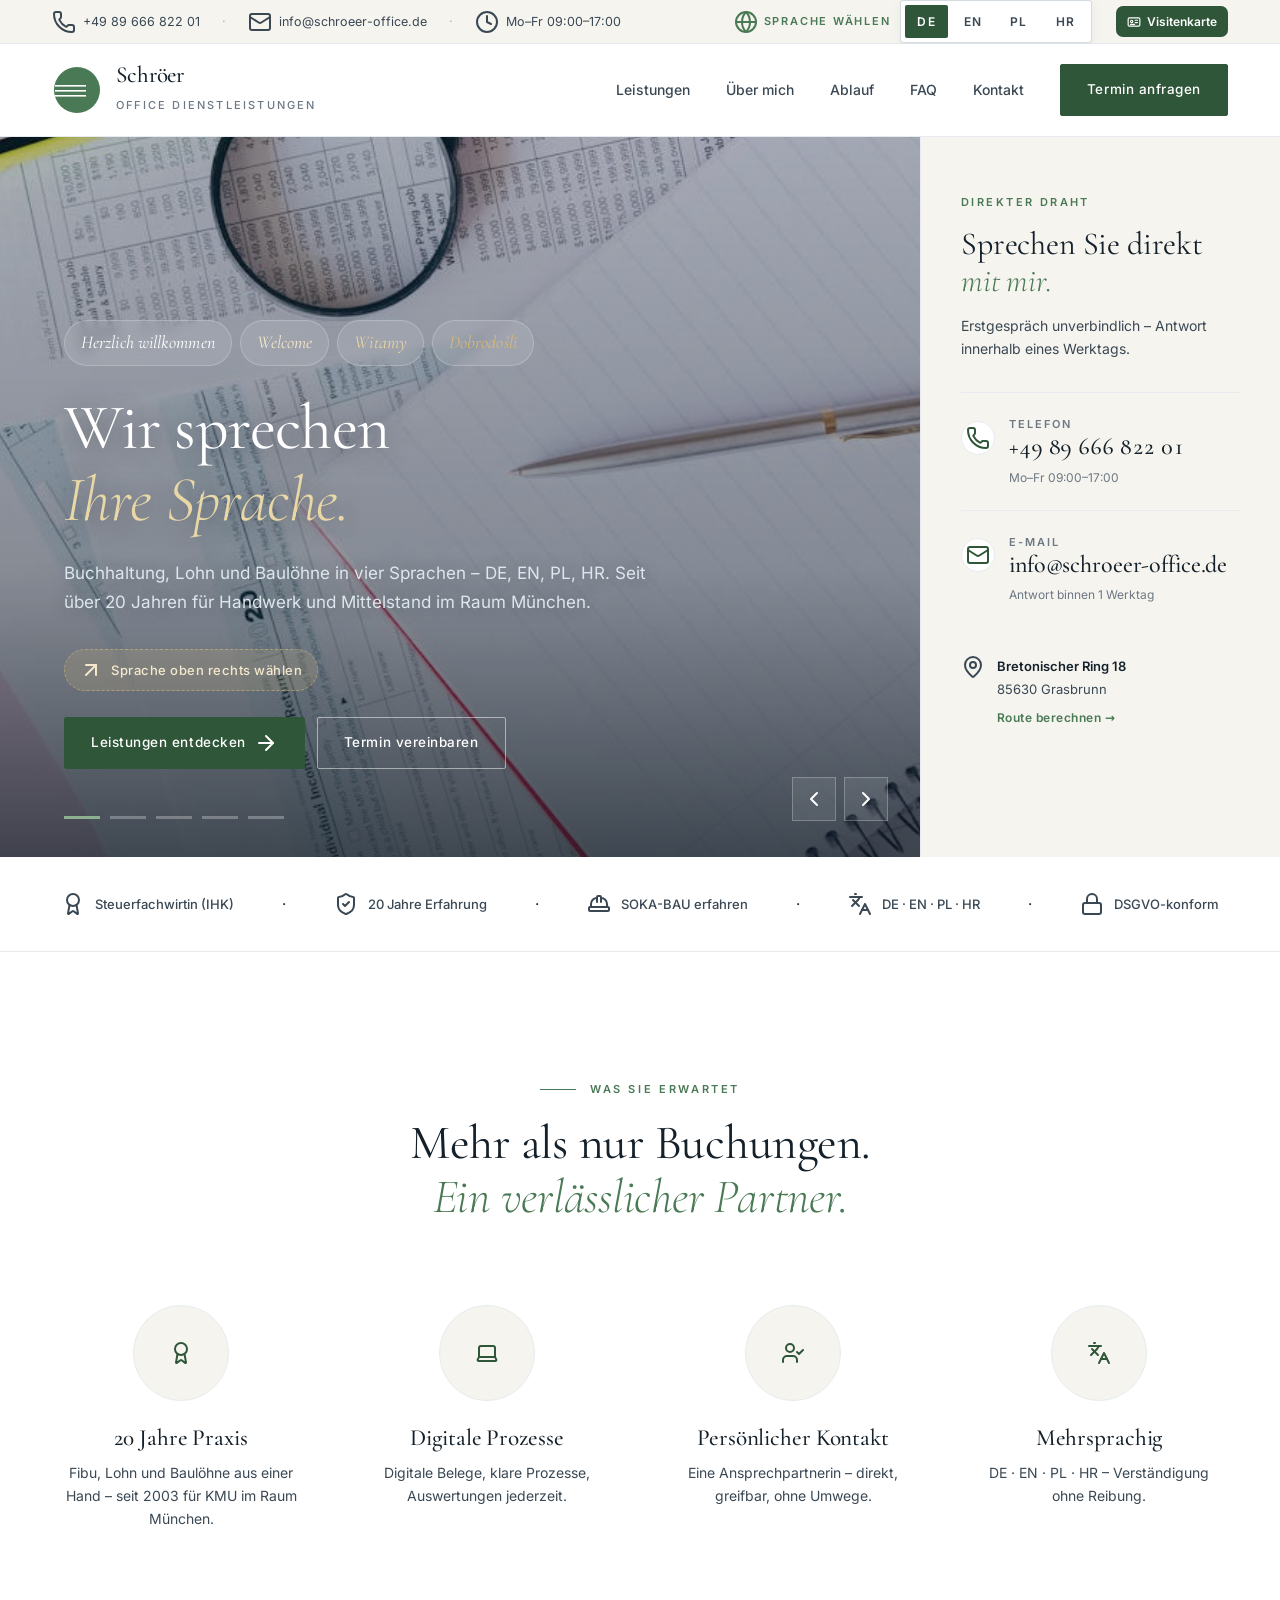
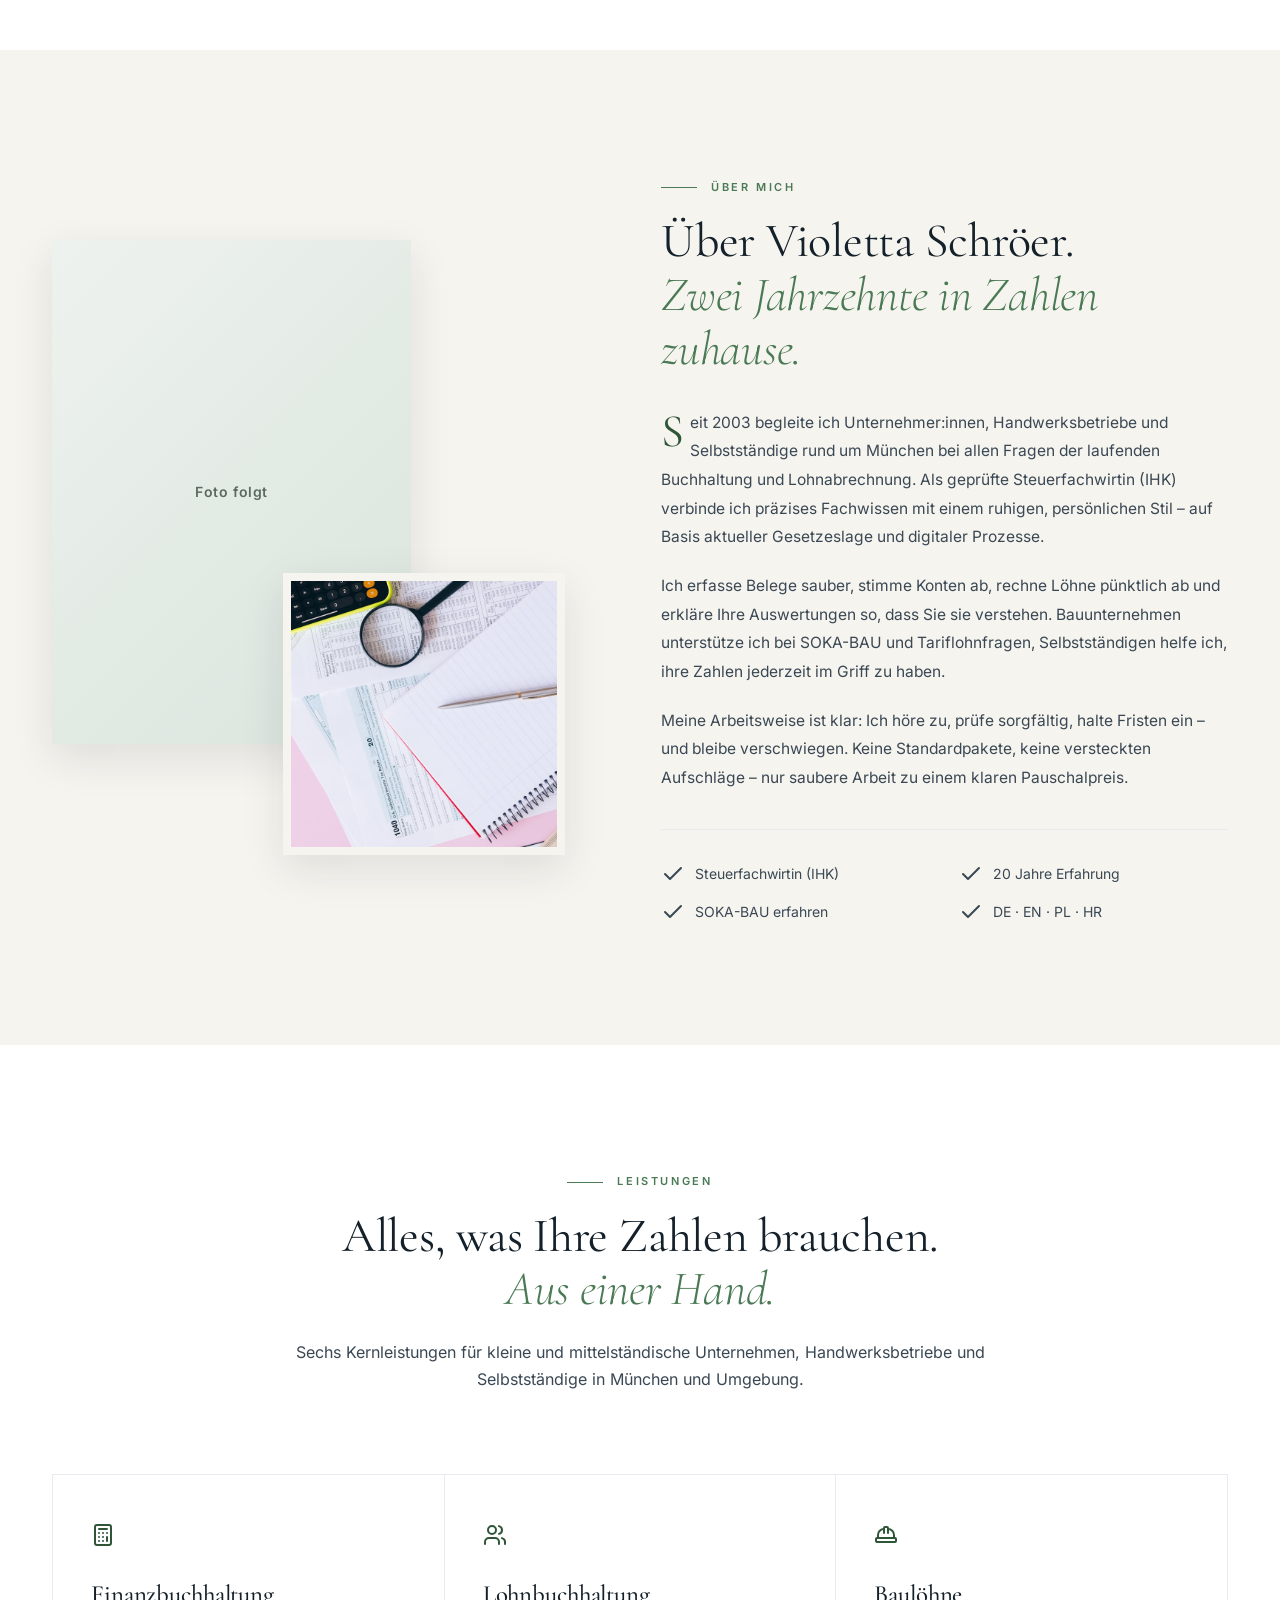
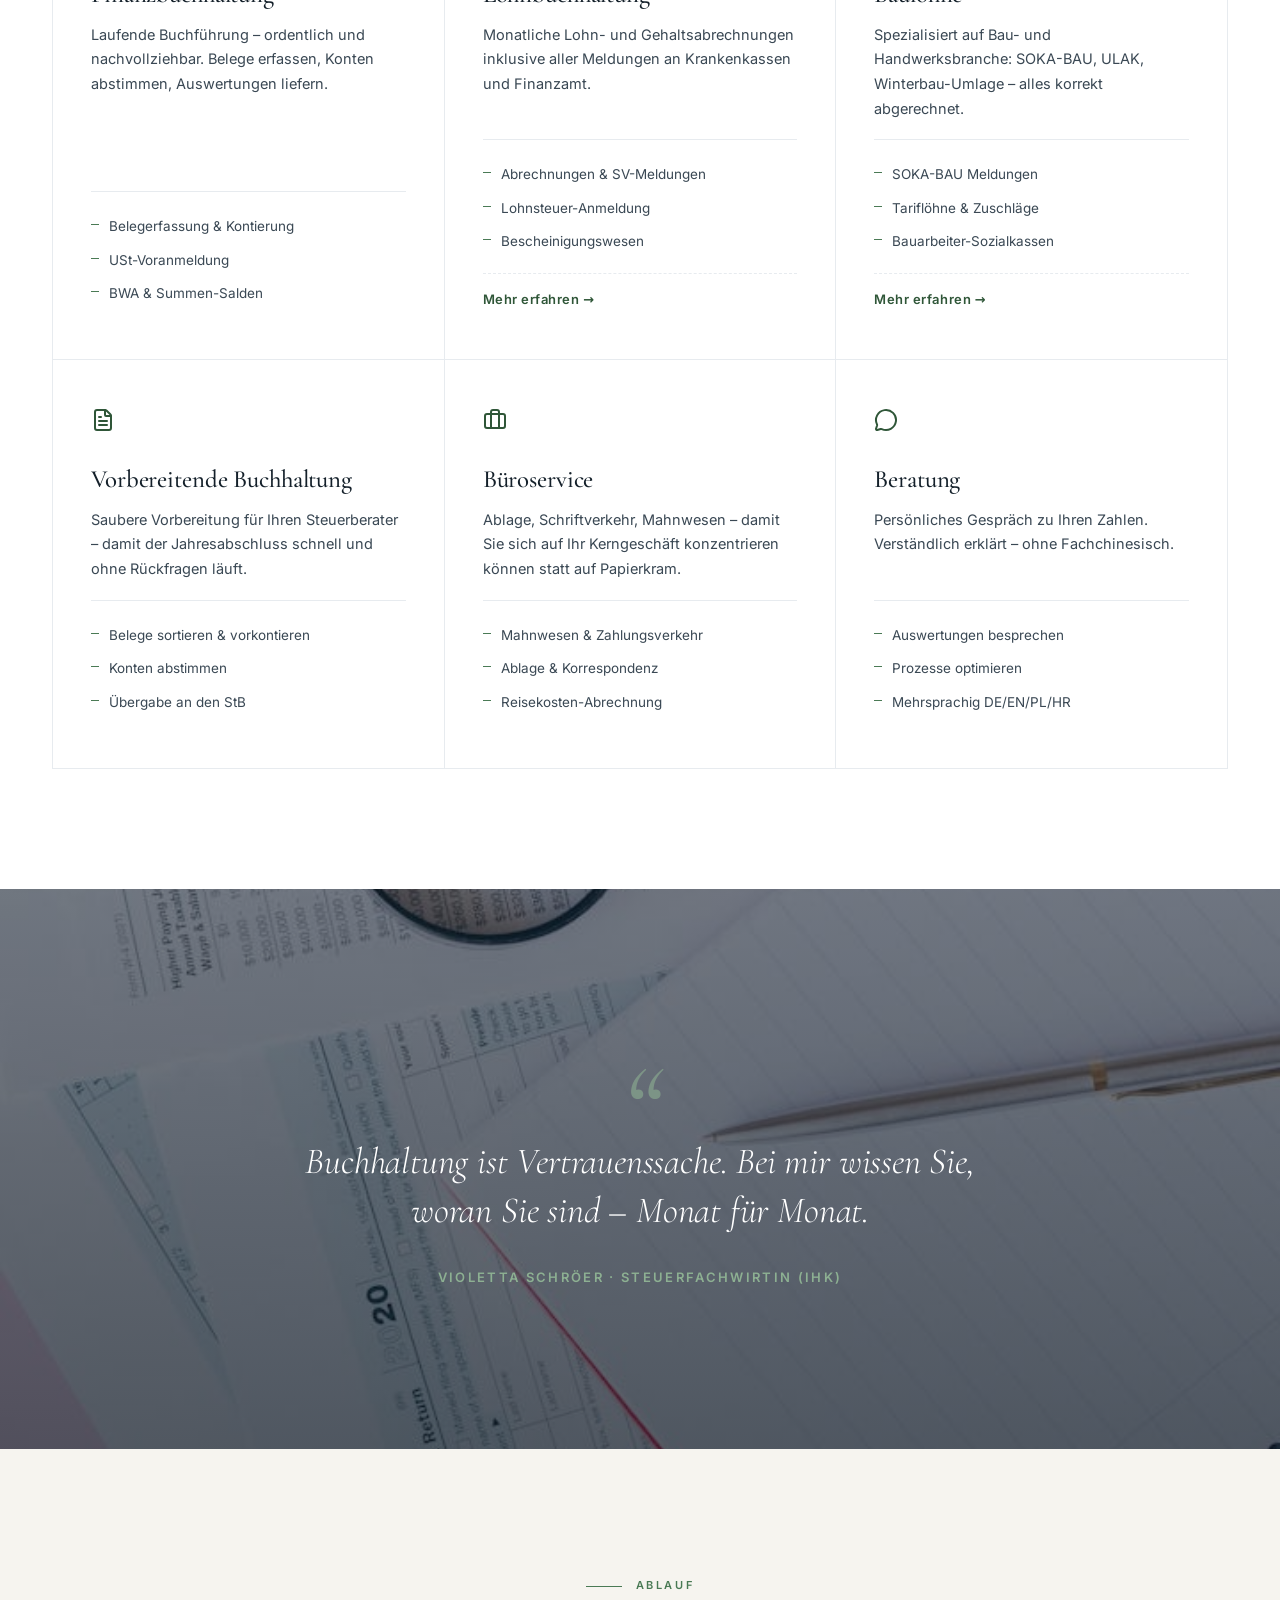
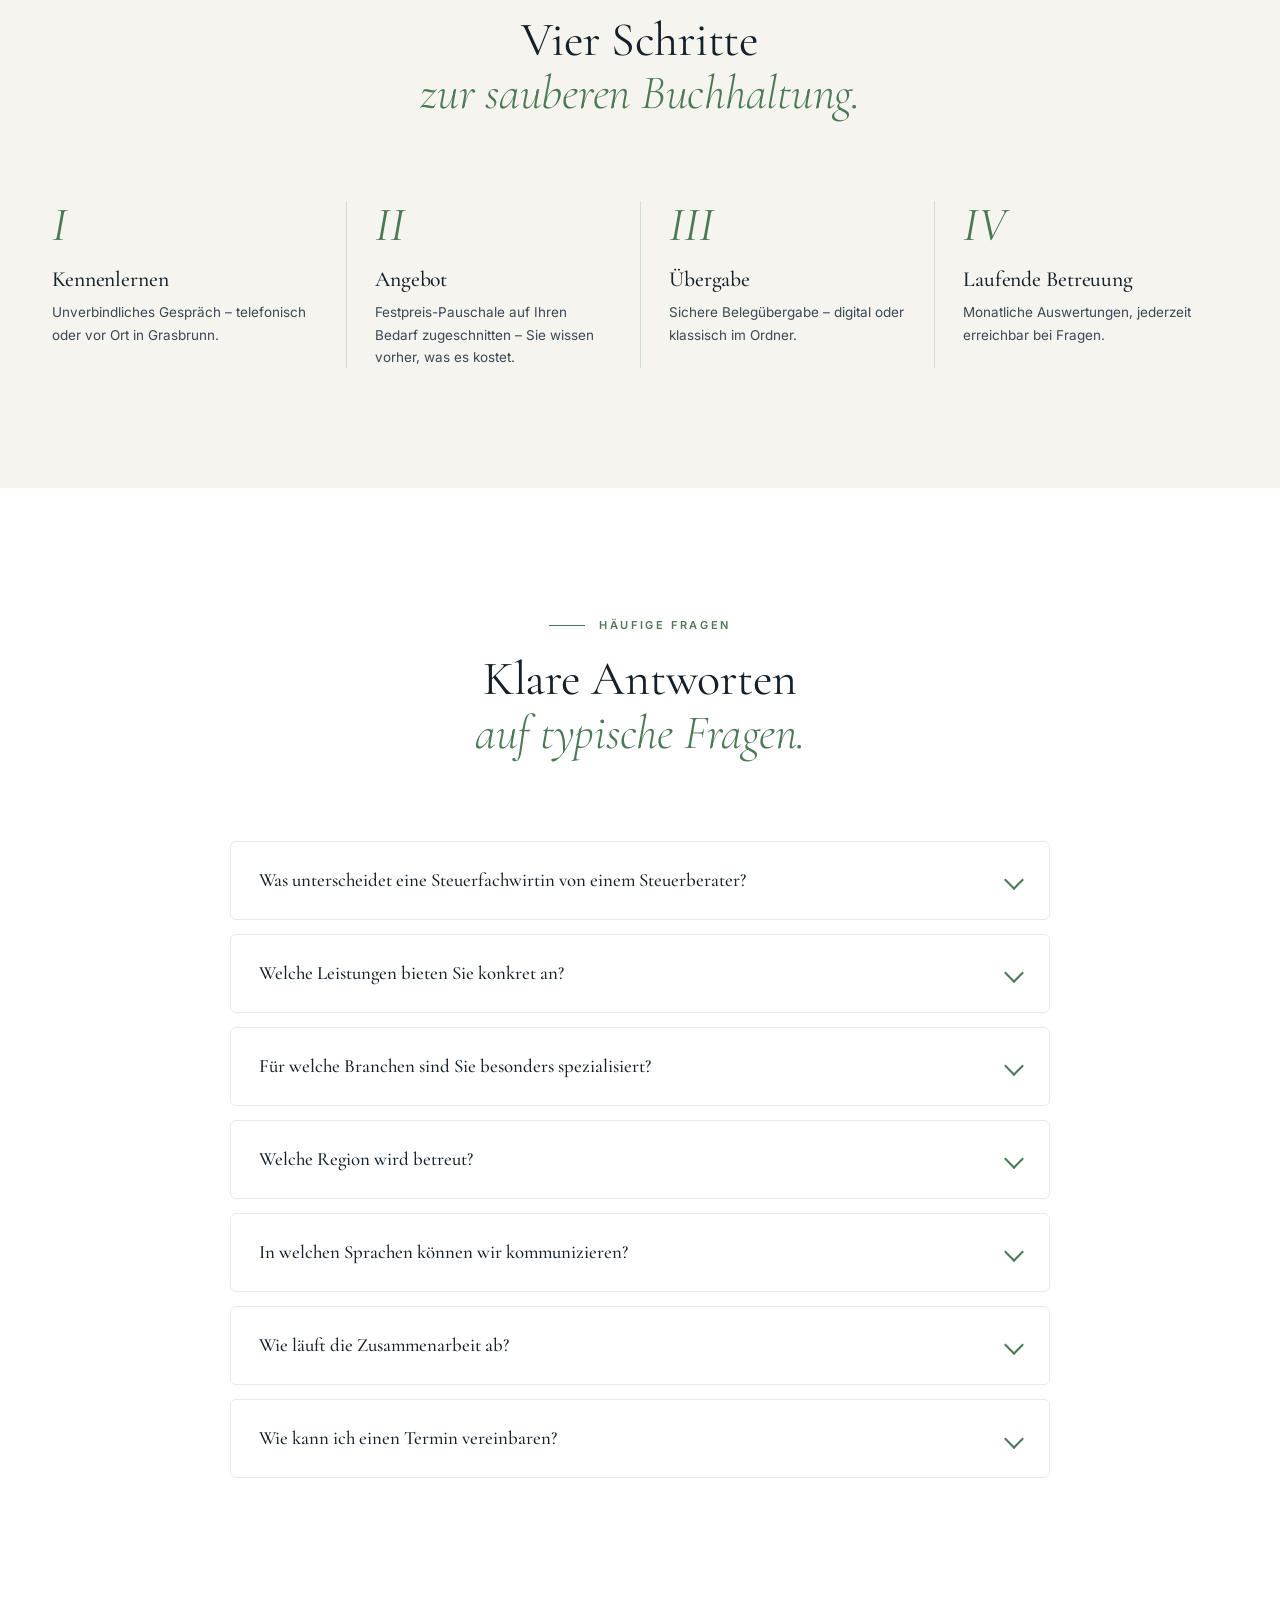
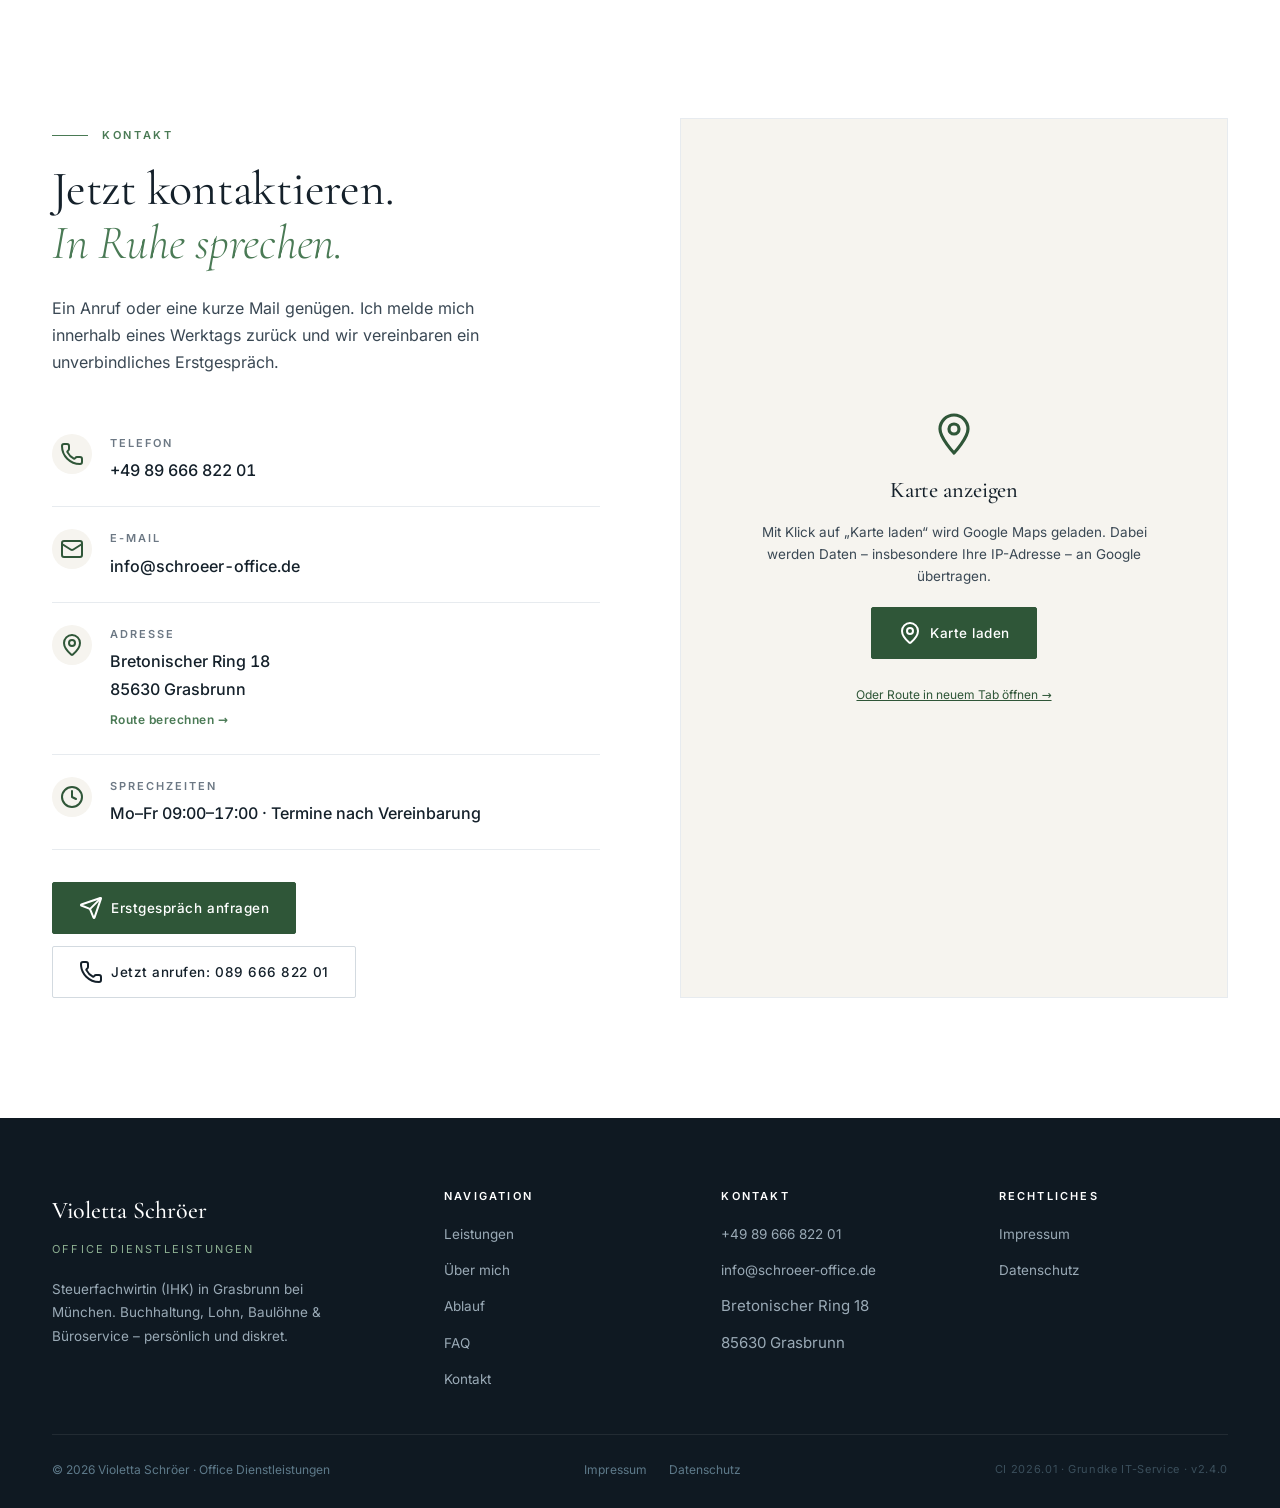
==== index.html @ 03ecaa96 "fix: DATEV vollstaendig entfernt (Kundin nutzt kein DATEV) - Hero, Trust-Chips (-> "20 Jahre Erfahru" ====
<!DOCTYPE html>
<!--
  ============================================================================
  Titel:        Violetta Schröer – Office Dienstleistungen (Produktion v2.4)
  Version:      2.4.0  (2026-05-02)
  Autor:        Andreas Grundke – Grundke IT-Service
  CI:           CI 2026.01 · Grün (Kanzlei-Stil) · Cormorant Garamond + Inter
  Stack:        Vanilla HTML/CSS/JS · GitHub Pages · Custom Domain IONOS-DNS

  Beschreibung:
    Statischer OnePager mit i18n DE/EN/PL/HR (client-seitig). Hero-Slider
    mit 5 lokalen Bildern, Sticky-CTA-Sidebar. SEO: Schema.org
    (AccountingService + LocalBusiness + Person + FAQPage), hreflang,
    OpenGraph, semantisches HTML, FAQ-Block für GEO/AI-Suche.
    A11y: Skip-Link, ARIA-Landmarks, prefers-reduced-motion, Focus-Visible.
    DSGVO: Lokale Fonts, Maps-Consent (Zwei-Klick), kein Tracking.

  Änderungshistorie:
    2026-05-02  v1.0.0  Erste Produktion (Navy+Gold) — verworfen
    2026-05-02  v2.0.0  Auf Cloud-Design v3 (Grün, Hero-Slider) umgestellt
    2026-05-02  v2.1.0  Polish: Header-Btn lesbar, Hero-Padding 0,
                        Floating-CTAs (Tel+Mail+Top), Maps-Consent,
                        Lokale Fonts, Mobile-First, Spec-Panel-CI,
                        Impressum/Datenschutz erweitert,
                        Visitenkarte als Subpage
    2026-05-02  v2.1.1  Fix Scroll-to-Top Funcname-Kollision
    2026-05-02  v2.1.2  Lenis Smooth-Scroll (lokal) für Wheel/Trackpad
    2026-05-02  v2.4.0  Polish-Round-2:
                        - og-image.png (1200x630) via Headless-Chrome-Template
                        - Service-Subpages /leistungen/baulohn-soka-bau.html
                          + lohnbuchhaltung-muenchen.html (Long-Tail-SEO)
                        - Favicon-Set: SVG + 16/32/180/192/512 PNG + Webmanifest
                        - Service-Karten linken auf Subpages (svc_more i18n)
                        - setup.ps1 fuer Onboarding auf neuem PC
    2026-05-02  v2.3.0  CSS in assets/css/main.css ausgelagert,
                        Variable --gold -> --accent (sauberer Naming),
                        Statische Sprach-Subdirs /en/ /pl/ /hr/ via
                        build-i18n.ps1 (DE bleibt im Root), hreflang
                        reaktiviert mit echten URLs, Sitemap mit
                        allen 4 Sprach-Varianten + hreflang-Cluster.
    2026-05-02  v2.2.0  Review-Polish (UI/Copy/SEO+GEO):
                        - Lucide lokal, hreflang/Sitemap aufgeräumt,
                          WebSite-Schema, Geo-Koords korrekt, NAP einheitlich
                        - 5 H1 → 1 H1 + H2.hero-h, Hero-Bilder als <img>
                          mit fetchpriority/lazy/alt, inaktive Slides
                          aria-hidden+inert
                        - scroll-margin-top + Lenis-Anker-Hook,
                          inline onclicks raus (CSP), aria-current Token
                        - transition:all → konkret, Drop-Cap Mobile-Off,
                          Hero-Höhe responsive, typo Quotes, tabular-nums,
                          PL-Tippfehler
                        - Copy: alle 12 Vorschläge in DE/EN/PL/HR + Schema
  ============================================================================
-->
<html lang="de">
<head>
<meta charset="UTF-8"/>
<meta name="viewport" content="width=device-width, initial-scale=1.0"/>
<meta name="theme-color" content="#2f5638"/>

<title>Violetta Schröer – Steuerfachwirtin Grasbrunn b. München · Buchhaltung, Lohn, Baulöhne</title>
<meta name="description" content="Steuerfachwirtin (IHK) in Grasbrunn bei München. Persönliche Finanzbuchhaltung, Lohnbuchhaltung, Baulöhne und Büroservice. Über 20 Jahre Erfahrung. Mehrsprachig DE/EN/PL/HR."/>
<meta name="author" content="Violetta Schröer"/>
<meta name="robots" content="index, follow, max-image-preview:large"/>
<link rel="canonical" href="https://schroeer-office.de/"/>

<!-- hreflang: statische Sprach-Subdirs werden per build-i18n.ps1 erzeugt.
     Pro Variante wird canonical jeweils auf die eigene URL gesetzt. -->
<link rel="alternate" hreflang="de"        href="https://schroeer-office.de/"/>
<link rel="alternate" hreflang="en"        href="https://schroeer-office.de/en/"/>
<link rel="alternate" hreflang="pl"        href="https://schroeer-office.de/pl/"/>
<link rel="alternate" hreflang="hr"        href="https://schroeer-office.de/hr/"/>
<link rel="alternate" hreflang="x-default" href="https://schroeer-office.de/"/>

<meta property="og:type" content="website"/>
<meta property="og:title" content="Violetta Schröer – Office Dienstleistungen | Steuerfachwirtin Grasbrunn"/>
<meta property="og:description" content="Wir sprechen Ihre Sprache. Buchhaltung in vier Sprachen – persönlich, diskret und mit über 20 Jahren Erfahrung."/>
<meta property="og:url" content="https://schroeer-office.de/"/>
<meta property="og:locale" content="de_DE"/>
<meta property="og:locale:alternate" content="en_US"/>
<meta property="og:locale:alternate" content="pl_PL"/>
<meta property="og:locale:alternate" content="hr_HR"/>
<meta property="og:image" content="https://schroeer-office.de/assets/img/og-image.png"/>
<meta property="og:image:width" content="1200"/>
<meta property="og:image:height" content="630"/>
<meta property="og:image:alt" content="Violetta Schröer – Office Dienstleistungen, Grasbrunn bei München"/>
<meta name="twitter:card" content="summary_large_image"/>

<!-- Favicon: grünes SVG-Logo -->
<link rel="icon" type="image/svg+xml" href="data:image/svg+xml,%3Csvg xmlns='http://www.w3.org/2000/svg' viewBox='0 0 100 100'%3E%3Ccircle cx='50' cy='50' r='46' fill='%234a7a55'/%3E%3Crect x='6' y='40' width='62' height='3.2' fill='%23fff'/%3E%3Crect x='6' y='50' width='62' height='3.2' fill='%23fff'/%3E%3Crect x='6' y='60' width='62' height='3.2' fill='%23fff'/%3E%3C/svg%3E"/>

<!-- ============ SCHEMA.ORG (SEO + GEO/AI-Suche) ============ -->
<script type="application/ld+json">
{
  "@context": "https://schema.org",
  "@type": ["AccountingService", "LocalBusiness"],
  "@id": "https://schroeer-office.de/#business",
  "name": "Violetta Schröer – Office Dienstleistungen",
  "alternateName": "Schröer Office Dienstleistungen",
  "description": "Steuerfachwirtin (IHK) in Grasbrunn bei München. Persönliche Finanzbuchhaltung, Lohnbuchhaltung, Baulöhne und Büroservice für KMU, Handwerk und Selbstständige. Mehrsprachig DE/EN/PL/HR.",
  "url": "https://schroeer-office.de",
  "image": "https://schroeer-office.de/assets/img/Frau-Schröer.png",
  "telephone": "+498966682201",
  "email": "info@schroeer-office.de",
  "founder": { "@id": "https://schroeer-office.de/#person" },
  "address": {
    "@type": "PostalAddress",
    "streetAddress": "Bretonischer Ring 18",
    "postalCode": "85630",
    "addressLocality": "Grasbrunn",
    "addressRegion": "BY",
    "addressCountry": "DE"
  },
  "geo": { "@type": "GeoCoordinates", "latitude": 48.0703, "longitude": 11.7406 },
  "areaServed": [
    { "@type": "City", "name": "München" },
    { "@type": "City", "name": "Grasbrunn" },
    { "@type": "City", "name": "Haar" },
    { "@type": "City", "name": "Vaterstetten" },
    { "@type": "City", "name": "Putzbrunn" },
    { "@type": "City", "name": "Ottobrunn" },
    { "@type": "AdministrativeArea", "name": "Landkreis München" }
  ],
  "openingHoursSpecification": [{
    "@type": "OpeningHoursSpecification",
    "dayOfWeek": ["Monday","Tuesday","Wednesday","Thursday","Friday"],
    "opens": "09:00", "closes": "17:00"
  }],
  "priceRange": "€€",
  "currenciesAccepted": "EUR",
  "paymentAccepted": "Überweisung, SEPA-Lastschrift",
  "knowsLanguage": ["de","en","pl","hr"],
  "hasOfferCatalog": {
    "@type": "OfferCatalog", "name": "Leistungen",
    "itemListElement": [
      { "@type": "Offer", "itemOffered": { "@type": "Service", "name": "Finanzbuchhaltung", "description": "Laufende Buchführung, Belegerfassung, Kontenabstimmung, USt-Voranmeldung, BWA." } },
      { "@type": "Offer", "itemOffered": { "@type": "Service", "name": "Lohnbuchhaltung", "description": "Monatliche Lohn- und Gehaltsabrechnungen mit allen Meldungen an Krankenkassen und Finanzamt." } },
      { "@type": "Offer", "itemOffered": { "@type": "Service", "name": "Baulöhne", "description": "Spezialisiert auf Bau- und Handwerksbranche: SOKA-BAU, ULAK, Winterbau-Umlage." } },
      { "@type": "Offer", "itemOffered": { "@type": "Service", "name": "Vorbereitende Buchhaltung", "description": "Saubere Vorbereitung für den Steuerberater zur effizienten Jahresabschluss-Erstellung." } },
      { "@type": "Offer", "itemOffered": { "@type": "Service", "name": "Büroservice", "description": "Ablage, Schriftverkehr, Mahnwesen, Reisekosten-Abrechnung." } },
      { "@type": "Offer", "itemOffered": { "@type": "Service", "name": "Beratung", "description": "Persönliches Gespräch zu Ihren Zahlen, mehrsprachig DE/EN/PL/HR." } }
    ]
  }
}
</script>

<script type="application/ld+json">
{
  "@context": "https://schema.org",
  "@type": "Person",
  "@id": "https://schroeer-office.de/#person",
  "name": "Violetta Schröer",
  "jobTitle": "Steuerfachwirtin (IHK), Geschäftsführerin",
  "worksFor": { "@id": "https://schroeer-office.de/#business" },
  "knowsLanguage": ["de","en","pl","hr"],
  "hasCredential": {
    "@type": "EducationalOccupationalCredential",
    "credentialCategory": "Steuerfachwirtin",
    "recognizedBy": { "@type": "Organization", "name": "IHK München und Oberbayern" }
  },
  "image": "https://schroeer-office.de/assets/img/Frau-Schröer.png"
}
</script>

<script type="application/ld+json">
{
  "@context": "https://schema.org",
  "@type": "WebSite",
  "@id": "https://schroeer-office.de/#website",
  "url": "https://schroeer-office.de/",
  "name": "Violetta Schröer – Office Dienstleistungen",
  "inLanguage": ["de-DE", "en", "pl", "hr"],
  "publisher": { "@id": "https://schroeer-office.de/#business" }
}
</script>

<script type="application/ld+json">
{
  "@context": "https://schema.org",
  "@type": "FAQPage",
  "mainEntity": [
    { "@type": "Question", "name": "Was unterscheidet eine Steuerfachwirtin von einem Steuerberater?",
      "acceptedAnswer": { "@type": "Answer", "text": "Kurz gesagt: Ich übernehme Ihre laufende Buchhaltung, Lohnabrechnung und alle Vorbereitungsarbeiten – den Jahresabschluss und die finale Steuerberatung übernimmt Ihr Steuerberater. Das ist gesetzlich klar geregelt (§ 6 StBerG) und für viele KMU die kostengünstigere Lösung." }
    },
    { "@type": "Question", "name": "Welche Leistungen bietet Schröer Office Dienstleistungen an?",
      "acceptedAnswer": { "@type": "Answer", "text": "Sechs Kernleistungen: Finanzbuchhaltung, Lohnbuchhaltung mit allen SV-Meldungen, Baulöhne mit SOKA-BAU, vorbereitende Buchhaltung für den Steuerberater, allgemeiner Büroservice (Mahnwesen, Korrespondenz, Reisekosten) sowie persönliche Beratung in Deutsch, Englisch, Polnisch und Kroatisch." }
    },
    { "@type": "Question", "name": "Für welche Branchen ist Violetta Schröer spezialisiert?",
      "acceptedAnswer": { "@type": "Answer", "text": "Schwerpunkt sind kleine und mittelständische Unternehmen, Handwerksbetriebe und Selbstständige in München und Umgebung. Besondere Erfahrung in der Bau- und Handwerksbranche mit SOKA-BAU, ULAK und tariflichen Lohnabrechnungen." }
    },
    { "@type": "Question", "name": "Wo befindet sich der Standort und welche Region wird betreut?",
      "acceptedAnswer": { "@type": "Answer", "text": "Der Standort ist Bretonischer Ring 18, 85630 Grasbrunn bei München. Betreut werden Unternehmen in Grasbrunn, München, Haar, Vaterstetten, Putzbrunn, Ottobrunn und im gesamten Landkreis München. Termine vor Ort oder digital möglich." }
    },
    { "@type": "Question", "name": "Welche Sprachen werden gesprochen?",
      "acceptedAnswer": { "@type": "Answer", "text": "Beratung und Korrespondenz sind möglich in Deutsch, Englisch, Polnisch und Kroatisch. Damit können auch Mitarbeitende und Geschäftspartner in ihrer Muttersprache betreut werden." }
    },
    { "@type": "Question", "name": "Wie läuft die Zusammenarbeit konkret ab?",
      "acceptedAnswer": { "@type": "Answer", "text": "In vier Schritten: 1. Unverbindliches Kennenlerngespräch (telefonisch oder vor Ort), 2. Transparentes Pauschalangebot auf Bedarf zugeschnitten, 3. Sichere Belegübergabe digital oder im Ordner, 4. Laufende Betreuung mit monatlichen Auswertungen." }
    },
    { "@type": "Question", "name": "Wie kann ich einen Termin vereinbaren?",
      "acceptedAnswer": { "@type": "Answer", "text": "Per Telefon unter +49 89 666 822 01 oder per E-Mail an info@schroeer-office.de. Rückmeldung erfolgt innerhalb eines Werktags. Sprechzeiten: Montag bis Freitag 09:00–17:00." }
    }
  ]
}
</script>

<!-- Lokale Schriftarten (DSGVO-konform, kein Google CDN) -->
<link rel="stylesheet" href="assets/fonts/fonts.css"/>
<!-- Lenis: smooth-Scroll für Mausrad + Touch (lokal, ~14 KB) -->
<link rel="stylesheet" href="assets/js/lenis.css"/>

<link rel="stylesheet" href="assets/css/main.css"/>
</head>
<body>

<a href="#main" class="skip-link" data-i18n="skip_link">Zum Hauptinhalt springen</a>

<!-- ============ TOPBAR ============ -->
<div class="topbar" role="complementary" aria-label="Schnellkontakt und Sprachwahl">
  <div class="wrap">
    <div class="meta">
      <a href="tel:+498966682201" aria-label="Anrufen +49 89 666 822 01"><i data-lucide="phone" aria-hidden="true"></i><span>+49 89 666 822 01</span></a>
      <span class="sep hide-sm" aria-hidden="true">·</span>
      <a href="mailto:info@schroeer-office.de" class="hide-sm" aria-label="E-Mail an info@schroeer-office.de"><i data-lucide="mail" aria-hidden="true"></i><span>info@schroeer-office.de</span></a>
      <span class="sep hide-sm" aria-hidden="true">·</span>
      <span class="hide-sm" style="display:inline-flex;align-items:center;gap:7px;"><i data-lucide="clock" aria-hidden="true"></i><span data-i18n="topbar_hours">Mo–Fr 09:00–17:00</span></span>
    </div>
    <div class="lang-wrap">
      <span class="lang-label"><i data-lucide="globe" aria-hidden="true"></i><span data-i18n="lang_label">Sprache wählen</span></span>
      <div class="lang-sw pulse" id="lang-sw" role="group" aria-label="Sprache">
        <a href="/" data-lang="de" class="act" hreflang="de" rel="alternate">DE</a>
        <a href="/en/" data-lang="en" hreflang="en" rel="alternate">EN</a>
        <a href="/pl/" data-lang="pl" hreflang="pl" rel="alternate">PL</a>
        <a href="/hr/" data-lang="hr" hreflang="hr" rel="alternate">HR</a>
      </div>
      <!-- TEMP: interner Schnellzugriff Visitenkarte (vor Go-Live entfernen) -->
      <a href="/visitenkarte.html" id="temp-vk-btn" title="Visitenkarte ansehen (intern, temporaer)" style="display:inline-flex;align-items:center;gap:6px;margin-left:14px;padding:5px 11px;background:#2f5638;color:#fff;border-radius:7px;font-size:12px;font-weight:600;text-decoration:none;white-space:nowrap;">
        <svg width="14" height="14" viewBox="0 0 24 24" fill="none" stroke="currentColor" stroke-width="2" stroke-linecap="round" stroke-linejoin="round" aria-hidden="true"><rect x="2" y="5" width="20" height="14" rx="2"/><circle cx="8" cy="11" r="2"/><path d="M14 9h4M14 13h4M6 16h7"/></svg>
        <span>Visitenkarte</span>
      </a>
    </div>
  </div>
</div>

<!-- ============ HEADER ============ -->
<header class="site" role="banner">
  <div class="wrap">
    <a href="#top" class="logo" aria-label="Schröer – Office Dienstleistungen">
      <svg viewBox="0 0 100 100" width="50" height="50" aria-hidden="true">
        <circle cx="50" cy="50" r="46" fill="#4a7a55"/>
        <rect x="6" y="40" width="62" height="3.2" fill="#fff"/>
        <rect x="6" y="50" width="62" height="3.2" fill="#fff"/>
        <rect x="6" y="60" width="62" height="3.2" fill="#fff"/>
      </svg>
      <span>
        <span class="name">Schröer</span><br/>
        <span class="tagline" data-i18n="logo_tagline">Office Dienstleistungen</span>
      </span>
    </a>
    <nav class="main" id="mainnav" role="navigation" aria-label="Hauptmenü">
      <a href="#leistungen" data-i18n="nav_services">Leistungen</a>
      <a href="#ueber" data-i18n="nav_about">Über mich</a>
      <a href="#ablauf" data-i18n="nav_process">Ablauf</a>
      <a href="#faq" data-i18n="nav_faq">FAQ</a>
      <a href="#kontakt" data-i18n="nav_contact">Kontakt</a>
      <a href="#kontakt" class="btn btn-primary" data-i18n="nav_cta">Termin anfragen</a>
    </nav>
    <button class="menu-toggle" id="menuToggle" type="button" aria-label="Menü öffnen" aria-expanded="false" aria-controls="mainnav">
      <i data-lucide="menu" aria-hidden="true"></i>
    </button>
  </div>
</header>

<main id="main">

<!-- ============ HERO – Slider + Sticky CTA ============ -->
<section class="hero" id="top" aria-label="Hero">
  <div class="hero-grid">
    <div class="hero-slider" id="hero-slider">

      <div class="hero-slide act" data-slide="0">
        <img class="bg-img" src="assets/img/hero/slide5-buero.jpg" alt="Empfangsbüro – Schröer Office Dienstleistungen, Grasbrunn b. München" width="1920" height="1280" fetchpriority="high" decoding="async"/>
        <div class="copy">
          <div class="hello-row" aria-hidden="true">
            <span class="hello-chip">Herzlich willkommen</span>
            <span class="hello-chip">Welcome</span>
            <span class="hello-chip">Witamy</span>
            <span class="hello-chip">Dobrodošli</span>
          </div>
          <h1>
            <span data-i18n="hero1_h1_a">Wir sprechen</span>
            <span class="italic" data-i18n="hero1_h1_b">Ihre Sprache.</span>
          </h1>
          <p class="sub" data-i18n="hero1_sub">Buchhaltung, Lohn und Baulöhne in vier Sprachen – DE, EN, PL, HR. Seit über 20 Jahren für Handwerk und Mittelstand im Raum München.</p>
          <div class="lang-hint">
            <i data-lucide="arrow-up-right" aria-hidden="true"></i>
            <span data-i18n="hero1_lang_hint">Sprache oben rechts wählen</span>
          </div>
          <div class="cta-row">
            <a href="#leistungen" class="btn btn-gold">
              <span data-i18n="hero_cta_services">Leistungen entdecken</span>
              <i data-lucide="arrow-right" aria-hidden="true"></i>
            </a>
            <a href="#kontakt" class="btn btn-outline-light">
              <span data-i18n="hero_cta_contact">Termin vereinbaren</span>
            </a>
          </div>
        </div>
      </div>

      <div class="hero-slide" data-slide="1" aria-hidden="true" inert>
        <img class="bg-img" src="assets/img/hero/slide1-steuerformulare.jpg" alt="Steuerformulare und Buchhaltungsunterlagen am Arbeitsplatz" width="1920" height="1280" loading="lazy" decoding="async"/>
        <div class="copy">
          <div class="hello-row" aria-hidden="true">
            <span class="hello-chip">Herzlich willkommen</span>
            <span class="hello-chip">Welcome</span>
            <span class="hello-chip">Witamy</span>
            <span class="hello-chip">Dobrodošli</span>
          </div>
          <span class="eyebrow-c" data-i18n="hero2_eyebrow">Finanzbuchhaltung</span>
          <h2 class="hero-h">
            <span data-i18n="hero2_h1_a">Saubere Bücher.</span>
            <span class="italic" data-i18n="hero2_h1_b">Klare Auswertungen.</span>
          </h2>
          <p class="sub" data-i18n="hero2_sub">Monatliche BWA und USt-Voranmeldungen – pünktlich und nachvollziehbar.</p>
          <div class="cta-row">
            <a href="#leistungen" class="btn btn-gold">
              <span data-i18n="hero_cta_services">Leistungen entdecken</span>
              <i data-lucide="arrow-right" aria-hidden="true"></i>
            </a>
            <a href="#kontakt" class="btn btn-outline-light">
              <span data-i18n="hero_cta_contact">Termin vereinbaren</span>
            </a>
          </div>
        </div>
      </div>

      <div class="hero-slide" data-slide="2" aria-hidden="true" inert>
        <img class="bg-img" src="assets/img/hero/slide4-belege.jpg" alt="Lohnabrechnungs- und Baulohn-Belege im Ordner" width="1920" height="1280" loading="lazy" decoding="async"/>
        <div class="copy">
          <div class="hello-row" aria-hidden="true">
            <span class="hello-chip">Herzlich willkommen</span>
            <span class="hello-chip">Welcome</span>
            <span class="hello-chip">Witamy</span>
            <span class="hello-chip">Dobrodošli</span>
          </div>
          <span class="eyebrow-c" data-i18n="hero3_eyebrow">Lohn &amp; Baulöhne</span>
          <h2 class="hero-h">
            <span data-i18n="hero3_h1_a">Lohnabrechnung.</span>
            <span class="italic" data-i18n="hero3_h1_b">Pünktlich. Auch beim Bau.</span>
          </h2>
          <p class="sub" data-i18n="hero3_sub">Spezialisiert auf SOKA-BAU, Tariflöhne und alle SV-Meldungen – Monat für Monat verlässlich.</p>
          <div class="cta-row">
            <a href="#leistungen" class="btn btn-gold">
              <span data-i18n="hero_cta_services">Leistungen entdecken</span>
              <i data-lucide="arrow-right" aria-hidden="true"></i>
            </a>
            <a href="#kontakt" class="btn btn-outline-light">
              <span data-i18n="hero_cta_contact">Termin vereinbaren</span>
            </a>
          </div>
        </div>
      </div>

      <div class="hero-slide" data-slide="3" aria-hidden="true" inert>
        <img class="bg-img" src="assets/img/hero/slide2-schreibtisch.jpg" alt="Persönliche Beratung am Schreibtisch" width="1920" height="1280" loading="lazy" decoding="async"/>
        <div class="copy">
          <div class="hello-row" aria-hidden="true">
            <span class="hello-chip">Herzlich willkommen</span>
            <span class="hello-chip">Welcome</span>
            <span class="hello-chip">Witamy</span>
            <span class="hello-chip">Dobrodošli</span>
          </div>
          <span class="eyebrow-c" data-i18n="hero4_eyebrow">Persönlich &amp; mehrsprachig</span>
          <h2 class="hero-h">
            <span data-i18n="hero4_h1_a">Eine Ansprechpartnerin.</span>
            <span class="italic" data-i18n="hero4_h1_b">Vier Sprachen.</span>
          </h2>
          <p class="sub" data-i18n="hero4_sub">DE · EN · PL · HR – Verständigung ohne Reibung. Direkt, greifbar, ohne Callcenter.</p>
          <div class="cta-row">
            <a href="#ueber" class="btn btn-gold">
              <span data-i18n="hero_cta_about">Mehr über mich</span>
              <i data-lucide="arrow-right" aria-hidden="true"></i>
            </a>
            <a href="#kontakt" class="btn btn-outline-light">
              <span data-i18n="hero_cta_contact">Termin vereinbaren</span>
            </a>
          </div>
        </div>
      </div>

      <div class="hero-slide" data-slide="4" aria-hidden="true" inert>
        <img class="bg-img" src="assets/img/hero/slide3-unterlagen.jpg" alt="Bürostandort Bretonischer Ring 18, Grasbrunn" width="1920" height="1280" loading="lazy" decoding="async"/>
        <div class="copy">
          <div class="hello-row" aria-hidden="true">
            <span class="hello-chip">Herzlich willkommen</span>
            <span class="hello-chip">Welcome</span>
            <span class="hello-chip">Witamy</span>
            <span class="hello-chip">Dobrodošli</span>
          </div>
          <span class="eyebrow-c" data-i18n="hero5_eyebrow">Grasbrunn b. München</span>
          <h2 class="hero-h">
            <span data-i18n="hero5_h1_a">Vor Ort verankert.</span>
            <span class="italic" data-i18n="hero5_h1_b">Digital aufgestellt.</span>
          </h2>
          <p class="sub" data-i18n="hero5_sub">Persönlicher Termin in Grasbrunn oder digitale Belegübergabe – Sie entscheiden, was zu Ihrem Alltag passt.</p>
          <div class="cta-row">
            <a href="#kontakt" class="btn btn-gold">
              <span data-i18n="hero_cta_contact">Termin vereinbaren</span>
              <i data-lucide="arrow-right" aria-hidden="true"></i>
            </a>
            <a href="#leistungen" class="btn btn-outline-light">
              <span data-i18n="hero_cta_services">Leistungen entdecken</span>
            </a>
          </div>
        </div>
      </div>

      <div class="hero-dots" role="tablist" aria-label="Slider Steuerung">
        <button class="act" data-go="0" aria-label="Slide 1"></button>
        <button data-go="1" aria-label="Slide 2"></button>
        <button data-go="2" aria-label="Slide 3"></button>
        <button data-go="3" aria-label="Slide 4"></button>
        <button data-go="4" aria-label="Slide 5"></button>
      </div>
      <div class="hero-arrows">
        <button id="hero-prev" aria-label="Vorherige Slide"><i data-lucide="chevron-left" aria-hidden="true"></i></button>
        <button id="hero-next" aria-label="Nächste Slide"><i data-lucide="chevron-right" aria-hidden="true"></i></button>
      </div>
    </div>

    <aside class="hero-cta" aria-label="Direkter Kontakt">
      <span class="cta-eyebrow" data-i18n="cta_eyebrow">Direkter Draht</span>
      <h2 class="cta-h">
        <span data-i18n="cta_h_a">Sprechen Sie direkt</span>
        <span class="italic" data-i18n="cta_h_b">mit mir.</span>
      </h2>
      <p class="cta-sub" data-i18n="cta_sub">Erstgespräch unverbindlich – Antwort innerhalb eines Werktags.</p>

      <a href="tel:+498966682201" class="cta-block">
        <div class="cta-row-i">
          <div class="cta-ico"><i data-lucide="phone" aria-hidden="true"></i></div>
          <div>
            <div class="lbl" data-i18n="cta_phone_lbl">Telefon</div>
            <div class="val">+49 89 666 822 01</div>
          </div>
        </div>
        <div class="hint" data-i18n="cta_phone_hint">Mo–Fr 09:00–17:00</div>
      </a>

      <a href="mailto:info@schroeer-office.de?subject=Anfrage%20Erstgespr%C3%A4ch" class="cta-block">
        <div class="cta-row-i">
          <div class="cta-ico"><i data-lucide="mail" aria-hidden="true"></i></div>
          <div>
            <div class="lbl" data-i18n="cta_mail_lbl">E-Mail</div>
            <div class="val">info@schroeer-office.de</div>
          </div>
        </div>
        <div class="hint" data-i18n="cta_mail_hint">Antwort binnen 1 Werktag</div>
      </a>

      <a href="https://www.google.com/maps/dir/?api=1&destination=Bretonischer+Ring+18,+85630+Grasbrunn" target="_blank" rel="noopener" data-route="grasbrunn" class="hours" title="Route berechnen">
        <i data-lucide="map-pin" aria-hidden="true"></i>
        <span><strong style="color:var(--ink);">Bretonischer Ring 18</strong><br/>85630 Grasbrunn<br/><span class="map-link-hint" data-i18n="map_link_hint">Route berechnen →</span></span>
      </a>
    </aside>
  </div>
</section>

<!-- ============ TRUST BAR ============ -->
<aside class="trust" aria-label="Qualitätsmerkmale">
  <div class="wrap">
    <div class="trust-item"><i data-lucide="award" aria-hidden="true"></i><span data-i18n="trust1">Steuerfachwirtin (IHK)</span></div>
    <span class="sep" aria-hidden="true">·</span>
    <div class="trust-item"><i data-lucide="shield-check" aria-hidden="true"></i><span data-i18n="trust2">20 Jahre Erfahrung</span></div>
    <span class="sep" aria-hidden="true">·</span>
    <div class="trust-item"><i data-lucide="hard-hat" aria-hidden="true"></i><span data-i18n="trust3">SOKA-BAU erfahren</span></div>
    <span class="sep" aria-hidden="true">·</span>
    <div class="trust-item"><i data-lucide="languages" aria-hidden="true"></i><span data-i18n="trust4">DE · EN · PL · HR</span></div>
    <span class="sep" aria-hidden="true">·</span>
    <div class="trust-item"><i data-lucide="lock" aria-hidden="true"></i><span data-i18n="trust5">DSGVO-konform</span></div>
  </div>
</aside>

<!-- ============ USP ============ -->
<section class="usp-row" aria-labelledby="usp-heading">
  <div class="wrap">
    <div class="head">
      <span class="eyebrow-c" data-i18n="usp_eyebrow">Was Sie erwartet</span>
      <h2 id="usp-heading">
        <span data-i18n="usp_h2_a">Mehr als nur Buchungen.</span>
        <span class="italic" data-i18n="usp_h2_b">Ein verlässlicher Partner.</span>
      </h2>
    </div>
    <div class="usp-grid">
      <div class="usp-cell">
        <div class="ico-circle"><i data-lucide="award" aria-hidden="true"></i></div>
        <h3 data-i18n="usp1_t">20 Jahre Praxis</h3>
        <p data-i18n="usp1_s">Fibu, Lohn und Baulöhne aus einer Hand – seit 2003 für KMU im Raum München.</p>
      </div>
      <div class="usp-cell">
        <div class="ico-circle"><i data-lucide="laptop" aria-hidden="true"></i></div>
        <h3 data-i18n="usp2_t">Digitale Prozesse</h3>
        <p data-i18n="usp2_s">Digitale Belege, klare Prozesse, Auswertungen jederzeit.</p>
      </div>
      <div class="usp-cell">
        <div class="ico-circle"><i data-lucide="user-check" aria-hidden="true"></i></div>
        <h3 data-i18n="usp3_t">Persönlicher Kontakt</h3>
        <p data-i18n="usp3_s">Eine Ansprechpartnerin – direkt, greifbar, ohne Umwege.</p>
      </div>
      <div class="usp-cell">
        <div class="ico-circle"><i data-lucide="languages" aria-hidden="true"></i></div>
        <h3 data-i18n="usp4_t">Mehrsprachig</h3>
        <p data-i18n="usp4_s">DE · EN · PL · HR – Verständigung ohne Reibung.</p>
      </div>
    </div>
  </div>
</section>

<!-- ============ ABOUT ============ -->
<section class="about" id="ueber" aria-labelledby="about-heading">
  <div class="wrap">
    <div class="about-grid">
      <div class="about-photos">
        <div class="frame" aria-hidden="true"></div>
        <div class="main-photo" style="background:linear-gradient(135deg,#eef2ee,#d9e4dc);display:flex;align-items:center;justify-content:center;text-align:center;"
             role="img" aria-label="Portrait Violetta Schröer (Platzhalter, Foto folgt)"><span style="color:#5b6b60;font:600 14px/1.5 'Inter',sans-serif;letter-spacing:.04em;">Foto folgt</span></div>
        <div class="small-photo" style="background-image:url('assets/img/hero/slide5-buero.jpg');" aria-hidden="true"></div>
      </div>
      <div class="about-text">
        <span class="eyebrow-c" data-i18n="about_eyebrow">Über mich</span>
        <h2 id="about-heading">
          <span data-i18n="about_h2_a">Über Violetta Schröer.</span>
          <span class="italic" data-i18n="about_h2_b">Zwei Jahrzehnte in Zahlen zuhause.</span>
        </h2>
        <p data-i18n="about_p1">Seit 2003 begleite ich Unternehmer:innen, Handwerksbetriebe und Selbstständige rund um München bei allen Fragen der laufenden Buchhaltung und Lohnabrechnung. Als geprüfte Steuerfachwirtin (IHK) verbinde ich präzises Fachwissen mit einem ruhigen, persönlichen Stil – auf Basis aktueller Gesetzeslage und digitaler Prozesse.</p>
        <p data-i18n="about_p2">Ich erfasse Belege sauber, stimme Konten ab, rechne Löhne pünktlich ab und erkläre Ihre Auswertungen so, dass Sie sie verstehen. Bauunternehmen unterstütze ich bei SOKA-BAU und Tariflohnfragen, Selbstständigen helfe ich, ihre Zahlen jederzeit im Griff zu haben.</p>
        <p data-i18n="about_p3">Meine Arbeitsweise ist klar: Ich höre zu, prüfe sorgfältig, halte Fristen ein – und bleibe verschwiegen. Keine Standardpakete, keine versteckten Aufschläge – nur saubere Arbeit zu einem klaren Pauschalpreis.</p>
        <div class="about-features">
          <div class="f"><i data-lucide="check" aria-hidden="true"></i><span data-i18n="about_f1">Steuerfachwirtin (IHK)</span></div>
          <div class="f"><i data-lucide="check" aria-hidden="true"></i><span data-i18n="about_f2">20 Jahre Erfahrung</span></div>
          <div class="f"><i data-lucide="check" aria-hidden="true"></i><span data-i18n="about_f3">SOKA-BAU erfahren</span></div>
          <div class="f"><i data-lucide="check" aria-hidden="true"></i><span data-i18n="about_f4">DE · EN · PL · HR</span></div>
        </div>
      </div>
    </div>
  </div>
</section>

<!-- ============ SERVICES ============ -->
<section class="services" id="leistungen" aria-labelledby="svc-heading">
  <div class="wrap">
    <div class="sec-head">
      <span class="eyebrow-c" data-i18n="svc_eyebrow">Leistungen</span>
      <h2 id="svc-heading">
        <span data-i18n="svc_h2_a">Alles, was Ihre Zahlen brauchen.</span>
        <span class="italic" data-i18n="svc_h2_b">Aus einer Hand.</span>
      </h2>
      <p data-i18n="svc_intro">Sechs Kernleistungen für kleine und mittelständische Unternehmen, Handwerksbetriebe und Selbstständige in München und Umgebung.</p>
    </div>
    <div class="svc-grid">
      <article class="svc">
        <div class="ico-line"><i data-lucide="calculator" aria-hidden="true"></i></div>
        <h3 data-i18n="svc1_t">Finanzbuchhaltung</h3>
        <p data-i18n="svc1_s">Laufende Buchführung – ordentlich und nachvollziehbar. Belege erfassen, Konten abstimmen, Auswertungen liefern.</p>
        <ul>
          <li data-i18n="svc1_l1">Belegerfassung &amp; Kontierung</li>
          <li data-i18n="svc1_l2">USt-Voranmeldung</li>
          <li data-i18n="svc1_l3">BWA &amp; Summen-Salden</li>
        </ul>
      </article>
      <article class="svc">
        <div class="ico-line"><i data-lucide="users" aria-hidden="true"></i></div>
        <h3 data-i18n="svc2_t">Lohnbuchhaltung</h3>
        <p data-i18n="svc2_s">Monatliche Lohn- und Gehaltsabrechnungen inklusive aller Meldungen an Krankenkassen und Finanzamt.</p>
        <ul>
          <li data-i18n="svc2_l1">Abrechnungen &amp; SV-Meldungen</li>
          <li data-i18n="svc2_l2">Lohnsteuer-Anmeldung</li>
          <li data-i18n="svc2_l3">Bescheinigungswesen</li>
        </ul>
        <a href="/leistungen/lohnbuchhaltung-muenchen.html" class="svc-more" data-i18n="svc_more">Mehr erfahren →</a>
      </article>
      <article class="svc">
        <div class="ico-line"><i data-lucide="hard-hat" aria-hidden="true"></i></div>
        <h3 data-i18n="svc3_t">Baulöhne</h3>
        <p data-i18n="svc3_s">Spezialisiert auf Bau- und Handwerksbranche: SOKA-BAU, ULAK, Winterbau-Umlage – alles korrekt abgerechnet.</p>
        <ul>
          <li data-i18n="svc3_l1">SOKA-BAU Meldungen</li>
          <li data-i18n="svc3_l2">Tariflöhne &amp; Zuschläge</li>
          <li data-i18n="svc3_l3">Bauarbeiter-Sozialkassen</li>
        </ul>
        <a href="/leistungen/baulohn-soka-bau.html" class="svc-more" data-i18n="svc_more">Mehr erfahren →</a>
      </article>
      <article class="svc">
        <div class="ico-line"><i data-lucide="file-text" aria-hidden="true"></i></div>
        <h3 data-i18n="svc4_t">Vorbereitende Buchhaltung</h3>
        <p data-i18n="svc4_s">Saubere Vorbereitung für Ihren Steuerberater – damit der Jahresabschluss schnell und ohne Rückfragen läuft.</p>
        <ul>
          <li data-i18n="svc4_l1">Belege sortieren &amp; vorkontieren</li>
          <li data-i18n="svc4_l2">Konten abstimmen</li>
          <li data-i18n="svc4_l3">Übergabe an den StB</li>
        </ul>
      </article>
      <article class="svc">
        <div class="ico-line"><i data-lucide="briefcase" aria-hidden="true"></i></div>
        <h3 data-i18n="svc5_t">Büroservice</h3>
        <p data-i18n="svc5_s">Ablage, Schriftverkehr, Mahnwesen – damit Sie sich auf Ihr Kerngeschäft konzentrieren können statt auf Papierkram.</p>
        <ul>
          <li data-i18n="svc5_l1">Mahnwesen &amp; Zahlungsverkehr</li>
          <li data-i18n="svc5_l2">Ablage &amp; Korrespondenz</li>
          <li data-i18n="svc5_l3">Reisekosten-Abrechnung</li>
        </ul>
      </article>
      <article class="svc">
        <div class="ico-line"><i data-lucide="message-circle" aria-hidden="true"></i></div>
        <h3 data-i18n="svc6_t">Beratung</h3>
        <p data-i18n="svc6_s">Persönliches Gespräch zu Ihren Zahlen. Verständlich erklärt – ohne Fachchinesisch.</p>
        <ul>
          <li data-i18n="svc6_l1">Auswertungen besprechen</li>
          <li data-i18n="svc6_l2">Prozesse optimieren</li>
          <li data-i18n="svc6_l3">Mehrsprachig DE/EN/PL/HR</li>
        </ul>
      </article>
    </div>
  </div>
</section>

<!-- ============ QUOTE BAND ============ -->
<section class="quote-band" aria-label="Zitat">
  <div class="bg" style="background-image:url('assets/img/hero/slide5-buero.jpg');" aria-hidden="true"></div>
  <div class="quote-inner">
    <div class="mark" aria-hidden="true">&ldquo;</div>
    <blockquote data-i18n="quote_text">Buchhaltung ist Vertrauenssache. Bei mir wissen Sie, woran Sie sind – Monat für Monat.</blockquote>
    <cite data-i18n="quote_author">Violetta Schröer · Steuerfachwirtin (IHK)</cite>
  </div>
</section>

<!-- ============ PROCESS ============ -->
<section class="process" id="ablauf" aria-labelledby="proc-heading">
  <div class="wrap">
    <div class="sec-head">
      <span class="eyebrow-c" data-i18n="proc_eyebrow">Ablauf</span>
      <h2 id="proc-heading">
        <span data-i18n="proc_h2_a">Vier Schritte</span>
        <span class="italic" data-i18n="proc_h2_b">zur sauberen Buchhaltung.</span>
      </h2>
    </div>
    <ol class="process-grid" style="list-style:none;padding:0;margin:60px 0 0;">
      <li class="step">
        <div class="num" aria-hidden="true">I</div>
        <h3 data-i18n="step1_t">Kennenlernen</h3>
        <p data-i18n="step1_s">Unverbindliches Gespräch – telefonisch oder vor Ort in Grasbrunn.</p>
      </li>
      <li class="step">
        <div class="num" aria-hidden="true">II</div>
        <h3 data-i18n="step2_t">Angebot</h3>
        <p data-i18n="step2_s">Festpreis-Pauschale auf Ihren Bedarf zugeschnitten – Sie wissen vorher, was es kostet.</p>
      </li>
      <li class="step">
        <div class="num" aria-hidden="true">III</div>
        <h3 data-i18n="step3_t">Übergabe</h3>
        <p data-i18n="step3_s">Sichere Belegübergabe – digital oder klassisch im Ordner.</p>
      </li>
      <li class="step">
        <div class="num" aria-hidden="true">IV</div>
        <h3 data-i18n="step4_t">Laufende Betreuung</h3>
        <p data-i18n="step4_s">Monatliche Auswertungen, jederzeit erreichbar bei Fragen.</p>
      </li>
    </ol>
  </div>
</section>

<!-- ============ FAQ (für GEO/AI-Suche) ============ -->
<section class="faq" id="faq" aria-labelledby="faq-heading">
  <div class="wrap">
    <div class="sec-head">
      <span class="eyebrow-c" data-i18n="faq_eyebrow">Häufige Fragen</span>
      <h2 id="faq-heading">
        <span data-i18n="faq_h2_a">Klare Antworten</span>
        <span class="italic" data-i18n="faq_h2_b">auf typische Fragen.</span>
      </h2>
    </div>
    <div class="faq-list">
      <details>
        <summary data-i18n="faq1_q">Was unterscheidet eine Steuerfachwirtin von einem Steuerberater?</summary>
        <div class="answer" data-i18n="faq1_a">Kurz gesagt: Ich übernehme Ihre laufende Buchhaltung, Lohnabrechnung und alle Vorbereitungsarbeiten – den Jahresabschluss und die finale Steuerberatung übernimmt Ihr Steuerberater. Das ist gesetzlich klar geregelt (§ 6 StBerG) und für viele KMU die kostengünstigere Lösung.</div>
      </details>
      <details>
        <summary data-i18n="faq2_q">Welche Leistungen bieten Sie konkret an?</summary>
        <div class="answer" data-i18n="faq2_a">Sechs Kernleistungen: Finanzbuchhaltung, Lohnbuchhaltung mit allen SV-Meldungen, Baulöhne mit SOKA-BAU, vorbereitende Buchhaltung für den Steuerberater, allgemeiner Büroservice (Mahnwesen, Korrespondenz, Reisekosten) sowie persönliche Beratung in Deutsch, Englisch, Polnisch und Kroatisch.</div>
      </details>
      <details>
        <summary data-i18n="faq3_q">Für welche Branchen sind Sie besonders spezialisiert?</summary>
        <div class="answer" data-i18n="faq3_a">Schwerpunkt sind kleine und mittelständische Unternehmen, Handwerksbetriebe und Selbstständige in München und Umgebung. Besondere Erfahrung in der Bau- und Handwerksbranche mit SOKA-BAU, ULAK und tariflichen Lohnabrechnungen.</div>
      </details>
      <details>
        <summary data-i18n="faq4_q">Welche Region wird betreut?</summary>
        <div class="answer" data-i18n="faq4_a">Standort ist Bretonischer Ring 18, 85630 Grasbrunn bei München. Betreut werden Unternehmen in Grasbrunn, München, Haar, Vaterstetten, Putzbrunn, Ottobrunn und im gesamten Landkreis München. Termine vor Ort oder digital möglich.</div>
      </details>
      <details>
        <summary data-i18n="faq5_q">In welchen Sprachen können wir kommunizieren?</summary>
        <div class="answer" data-i18n="faq5_a">Beratung und Korrespondenz sind möglich in Deutsch, Englisch, Polnisch und Kroatisch. Damit können auch Mitarbeitende und Geschäftspartner in ihrer Muttersprache betreut werden.</div>
      </details>
      <details>
        <summary data-i18n="faq6_q">Wie läuft die Zusammenarbeit ab?</summary>
        <div class="answer" data-i18n="faq6_a">In vier Schritten: 1. Unverbindliches Kennenlerngespräch (telefonisch oder vor Ort), 2. Transparentes Pauschalangebot auf Bedarf zugeschnitten, 3. Sichere Belegübergabe digital oder im Ordner, 4. Laufende Betreuung mit monatlichen Auswertungen.</div>
      </details>
      <details>
        <summary data-i18n="faq7_q">Wie kann ich einen Termin vereinbaren?</summary>
        <div class="answer" data-i18n="faq7_a">Per Telefon unter +49 89 666 822 01 oder per E-Mail an info@schroeer-office.de. Rückmeldung erfolgt innerhalb eines Werktags. Sprechzeiten: Montag bis Freitag 09:00–17:00 Uhr.</div>
      </details>
    </div>
  </div>
</section>

<!-- ============ CONTACT ============ -->
<section class="contact" id="kontakt" aria-labelledby="contact-heading">
  <div class="wrap">
    <div class="contact-grid">
      <div>
        <span class="eyebrow-c" data-i18n="contact_eyebrow">Kontakt</span>
        <h2 id="contact-heading">
          <span data-i18n="contact_h2_a">Jetzt kontaktieren.</span>
          <span class="italic" data-i18n="contact_h2_b">In Ruhe sprechen.</span>
        </h2>
        <p class="lead" data-i18n="contact_intro">Ein Anruf oder eine kurze Mail genügen. Ich melde mich innerhalb eines Werktags zurück und wir vereinbaren ein unverbindliches Erstgespräch.</p>

        <div class="contact-info">
          <a href="tel:+498966682201" class="contact-row">
            <div class="ico"><i data-lucide="phone" aria-hidden="true"></i></div>
            <div>
              <div class="lbl" data-i18n="contact_phone_lbl">Telefon</div>
              <div class="val">+49 89 666 822 01</div>
            </div>
          </a>
          <a href="mailto:info@schroeer-office.de" class="contact-row">
            <div class="ico"><i data-lucide="mail" aria-hidden="true"></i></div>
            <div>
              <div class="lbl" data-i18n="contact_mail_lbl">E-Mail</div>
              <div class="val">info@schroeer-office.de</div>
            </div>
          </a>
          <a href="https://www.google.com/maps/dir/?api=1&destination=Bretonischer+Ring+18,+85630+Grasbrunn" target="_blank" rel="noopener" data-route="grasbrunn" class="contact-row">
            <div class="ico"><i data-lucide="map-pin" aria-hidden="true"></i></div>
            <div>
              <div class="lbl" data-i18n="contact_addr_lbl">Adresse</div>
              <div class="val">Bretonischer Ring 18<br/>85630 Grasbrunn</div>
              <div class="map-link-hint" data-i18n="map_link_hint">Route berechnen →</div>
            </div>
          </a>
          <div class="contact-row" style="cursor:default;">
            <div class="ico"><i data-lucide="clock" aria-hidden="true"></i></div>
            <div>
              <div class="lbl" data-i18n="contact_hours_lbl">Sprechzeiten</div>
              <div class="val" data-i18n="contact_hours_val">Mo–Fr 09:00–17:00 · Termine nach Vereinbarung</div>
            </div>
          </div>
        </div>

        <div class="contact-cta">
          <a href="mailto:info@schroeer-office.de?subject=Anfrage%20Erstgespr%C3%A4ch" class="btn btn-primary">
            <i data-lucide="send" aria-hidden="true"></i>
            <span data-i18n="contact_cta_primary">Erstgespräch anfragen</span>
          </a>
          <a href="tel:+498966682201" class="btn btn-outline">
            <i data-lucide="phone" aria-hidden="true"></i>
            <span data-i18n="contact_cta_secondary">Jetzt anrufen: 089 666 822 01</span>
          </a>
        </div>
      </div>

      <div class="map-wrap" id="mapWrap" aria-label="Standort auf Karte">
        <div class="map-consent" id="mapConsent">
          <svg class="map-icon" viewBox="0 0 24 24" fill="none" stroke="currentColor" stroke-width="1.6" stroke-linecap="round" stroke-linejoin="round" aria-hidden="true"><path d="M12 21s-7-7.5-7-12a7 7 0 1 1 14 0c0 4.5-7 12-7 12z"/><circle cx="12" cy="9" r="2.5"/></svg>
          <h3 data-i18n="map_consent_title">Karte anzeigen</h3>
          <p data-i18n="map_consent_text">Mit Klick auf „Karte laden“ wird Google Maps geladen. Dabei werden Daten – insbesondere Ihre IP-Adresse – an Google übertragen. Mehr in unserer <a href="datenschutz.html#google-maps">Datenschutzerklärung</a>.</p>
          <button type="button" class="btn btn-primary" id="loadMapBtn">
            <i data-lucide="map-pin" aria-hidden="true"></i>
            <span data-i18n="map_consent_btn">Karte laden</span>
          </button>
          <p class="map-consent-hint">
            <a href="https://www.google.com/maps/dir/?api=1&destination=Bretonischer+Ring+18,+85630+Grasbrunn" target="_blank" rel="noopener" data-i18n="map_consent_alt">Oder Route in neuem Tab öffnen →</a>
          </p>
        </div>
      </div>
    </div>
  </div>
</section>

</main>

<!-- ============ Mobile Sticky Kontakt-Leiste (nur ≤640px · Restaurant-Stil) ============ -->
<nav class="mobile-bar" aria-label="Schnellkontakt">
  <a href="tel:+498966682201" class="mbar-btn mbar-call" aria-label="Anrufen +49 89 666 822 01">
    <i data-lucide="phone" aria-hidden="true"></i>
    <span data-i18n="mbar_call">Anrufen</span>
  </a>
  <a href="mailto:info@schroeer-office.de?subject=Anfrage%20Erstgespr%C3%A4ch" class="mbar-btn" aria-label="E-Mail an info@schroeer-office.de">
    <i data-lucide="mail" aria-hidden="true"></i>
    <span data-i18n="mbar_mail">E-Mail</span>
  </a>
  <a href="https://www.google.com/maps/dir/?api=1&destination=Bretonischer+Ring+18,+85630+Grasbrunn" target="_blank" rel="noopener" class="mbar-btn" aria-label="Route nach Grasbrunn">
    <i data-lucide="map-pin" aria-hidden="true"></i>
    <span data-i18n="mbar_route">Route</span>
  </a>
</nav>

<!-- Sticky Floating CTAs + Scroll-to-Top (erscheinen wenn Hero verlassen wurde) -->
<div class="floating-cta" id="floatingCta" aria-hidden="true">
  <button type="button" class="float-btn float-top" id="scrollTopBtn" aria-label="Zum Seitenanfang">
    <i data-lucide="arrow-up" aria-hidden="true"></i>
    <span class="tooltip" data-i18n="float_top_tip">Nach oben</span>
  </button>
  <a href="tel:+498966682201" class="float-btn" aria-label="Anrufen +49 89 666 822 01">
    <i data-lucide="phone" aria-hidden="true"></i>
    <span class="tooltip" data-i18n="float_phone_tip">Anrufen</span>
  </a>
  <a href="mailto:info@schroeer-office.de" class="float-btn" aria-label="E-Mail an info@schroeer-office.de">
    <i data-lucide="mail" aria-hidden="true"></i>
    <span class="tooltip" data-i18n="float_mail_tip">E-Mail schreiben</span>
  </a>
</div>

<!-- ============ FOOTER ============ -->
<footer class="site" role="contentinfo">
  <div class="wrap">
    <div class="foot-grid">
      <div class="foot-brand">
        <div class="name">Violetta Schröer</div>
        <div class="tag" data-i18n="logo_tagline">Office Dienstleistungen</div>
        <p data-i18n="foot_about">Steuerfachwirtin (IHK) in Grasbrunn bei München. Buchhaltung, Lohn, Baulöhne &amp; Büroservice – persönlich und diskret.</p>
      </div>
      <div class="foot-col">
        <h4 data-i18n="foot_nav">Navigation</h4>
        <ul>
          <li><a href="#leistungen" data-i18n="nav_services">Leistungen</a></li>
          <li><a href="#ueber" data-i18n="nav_about">Über mich</a></li>
          <li><a href="#ablauf" data-i18n="nav_process">Ablauf</a></li>
          <li><a href="#faq" data-i18n="nav_faq">FAQ</a></li>
          <li><a href="#kontakt" data-i18n="nav_contact">Kontakt</a></li>
        </ul>
      </div>
      <div class="foot-col">
        <h4 data-i18n="foot_contact">Kontakt</h4>
        <ul>
          <li><a href="tel:+498966682201">+49 89 666 822 01</a></li>
          <li><a href="mailto:info@schroeer-office.de">info@schroeer-office.de</a></li>
          <li>Bretonischer Ring 18</li>
          <li>85630 Grasbrunn</li>
        </ul>
      </div>
      <div class="foot-col">
        <h4 data-i18n="foot_legal">Rechtliches</h4>
        <ul>
          <li><a href="impressum.html" data-i18n="foot_imprint">Impressum</a></li>
          <li><a href="datenschutz.html" data-i18n="foot_privacy">Datenschutz</a></li>
        </ul>
      </div>
    </div>
    <div class="foot-bottom">
      <div>© <span id="yr">2026</span> Violetta Schröer · Office Dienstleistungen</div>
      <div class="legal">
        <a href="impressum.html" data-i18n="foot_imprint">Impressum</a>
        <a href="datenschutz.html" data-i18n="foot_privacy">Datenschutz</a>
      </div>
      <div class="ci-note">CI 2026.01 · Grundke IT-Service · <span id="siteVer">v2.4.0</span></div>
    </div>
  </div>
</footer>

<!-- Lenis: smooth scroll für Mausrad + Touch (lokal, kein CDN) -->
<script src="assets/js/lenis.min.js" defer></script>
<!-- Lucide Icons: lokal gehostet (DSGVO, kein CDN-Tracking) -->
<script src="assets/js/lucide.min.js" defer></script>
<script>
/* ============================================================
   i18n – DE / EN / PL / HR
   ============================================================ */
const translations = {
  de: {
    skip_link:"Zum Hauptinhalt springen",
    mbar_call:"Anrufen", mbar_mail:"E-Mail", mbar_route:"Route",
    topbar_hours:"Mo–Fr 09:00–17:00",
    logo_tagline:"Office Dienstleistungen",
    nav_services:"Leistungen", nav_about:"Über mich",
    nav_process:"Ablauf", nav_faq:"FAQ", nav_contact:"Kontakt", nav_cta:"Termin anfragen",
    lang_label:"Sprache wählen",
    hero1_h1_a:"Wir sprechen", hero1_h1_b:"Ihre Sprache.",
    hero1_sub:"Buchhaltung, Lohn und Baulöhne in vier Sprachen – DE, EN, PL, HR. Seit über 20 Jahren für Handwerk und Mittelstand im Raum München.",
    hero1_lang_hint:"Sprache oben rechts wählen",
    hero2_eyebrow:"Finanzbuchhaltung",
    hero2_h1_a:"Saubere Bücher.", hero2_h1_b:"Klare Auswertungen.",
    hero2_sub:"Monatliche BWA und USt-Voranmeldungen – pünktlich und nachvollziehbar.",
    hero3_eyebrow:"Lohn & Baulöhne",
    hero3_h1_a:"Lohnabrechnung.", hero3_h1_b:"Pünktlich. Auch beim Bau.",
    hero3_sub:"Spezialisiert auf SOKA-BAU, Tariflöhne und alle SV-Meldungen – Monat für Monat verlässlich.",
    hero4_eyebrow:"Persönlich & mehrsprachig",
    hero4_h1_a:"Eine Ansprechpartnerin.", hero4_h1_b:"Vier Sprachen.",
    hero4_sub:"DE · EN · PL · HR – Verständigung ohne Reibung. Direkt, greifbar, ohne Callcenter.",
    hero5_eyebrow:"Grasbrunn b. München",
    hero5_h1_a:"Vor Ort verankert.", hero5_h1_b:"Digital aufgestellt.",
    hero5_sub:"Persönlicher Termin in Grasbrunn oder digitale Belegübergabe – Sie entscheiden, was zu Ihrem Alltag passt.",
    hero_cta_services:"Leistungen entdecken", hero_cta_contact:"Termin vereinbaren",
    hero_cta_about:"Mehr über mich",
    cta_eyebrow:"Direkter Draht",
    cta_h_a:"Sprechen Sie direkt", cta_h_b:"mit mir.",
    cta_sub:"Erstgespräch unverbindlich – Antwort innerhalb eines Werktags.",
    cta_phone_lbl:"Telefon", cta_phone_hint:"Mo–Fr 09:00–17:00",
    cta_mail_lbl:"E-Mail",   cta_mail_hint:"Antwort binnen 1 Werktag",
    trust1:"Steuerfachwirtin (IHK)", trust2:"20 Jahre Erfahrung",
    trust3:"SOKA-BAU erfahren", trust4:"DE · EN · PL · HR", trust5:"DSGVO-konform",
    usp_eyebrow:"Was Sie erwartet",
    usp_h2_a:"Mehr als nur Buchungen.", usp_h2_b:"Ein verlässlicher Partner.",
    usp1_t:"20 Jahre Praxis",  usp1_s:"Fibu, Lohn und Baulöhne aus einer Hand – seit 2003 für KMU im Raum München.",
    usp2_t:"Digitale Prozesse",      usp2_s:"Digitale Belege, klare Prozesse, Auswertungen jederzeit.",
    usp3_t:"Persönlicher Kontakt",   usp3_s:"Eine Ansprechpartnerin – direkt, greifbar, ohne Umwege.",
    usp4_t:"Mehrsprachig",           usp4_s:"DE · EN · PL · HR – Verständigung ohne Reibung.",
    about_eyebrow:"Über mich",
    about_h2_a:"Über Violetta Schröer.", about_h2_b:"Zwei Jahrzehnte in Zahlen zuhause.",
    about_p1:"Seit 2003 begleite ich Unternehmer:innen, Handwerksbetriebe und Selbstständige rund um München bei allen Fragen der laufenden Buchhaltung und Lohnabrechnung. Als geprüfte Steuerfachwirtin (IHK) verbinde ich präzises Fachwissen mit einem ruhigen, persönlichen Stil – auf Basis aktueller Gesetzeslage und digitaler Prozesse.",
    about_p2:"Ich erfasse Belege sauber, stimme Konten ab, rechne Löhne pünktlich ab und erkläre Ihre Auswertungen so, dass Sie sie verstehen. Bauunternehmen unterstütze ich bei SOKA-BAU und Tariflohnfragen, Selbstständigen helfe ich, ihre Zahlen jederzeit im Griff zu haben.",
    about_p3:"Meine Arbeitsweise ist klar: Ich höre zu, prüfe sorgfältig, halte Fristen ein – und bleibe verschwiegen. Keine Standardpakete, keine versteckten Aufschläge – nur saubere Arbeit zu einem klaren Pauschalpreis.",
    about_f1:"Steuerfachwirtin (IHK)", about_f2:"20 Jahre Erfahrung",
    about_f3:"SOKA-BAU erfahren", about_f4:"DE · EN · PL · HR",
    svc_eyebrow:"Leistungen",
    svc_h2_a:"Alles, was Ihre Zahlen brauchen.", svc_h2_b:"Aus einer Hand.",
    svc_intro:"Sechs Kernleistungen für kleine und mittelständische Unternehmen, Handwerksbetriebe und Selbstständige in München und Umgebung.",
    svc1_t:"Finanzbuchhaltung", svc1_s:"Laufende Buchführung – ordentlich und nachvollziehbar. Belege erfassen, Konten abstimmen, Auswertungen liefern.",
    svc1_l1:"Belegerfassung & Kontierung", svc1_l2:"USt-Voranmeldung", svc1_l3:"BWA & Summen-Salden",
    svc2_t:"Lohnbuchhaltung",   svc2_s:"Monatliche Lohn- und Gehaltsabrechnungen inklusive aller Meldungen an Krankenkassen und Finanzamt.",
    svc2_l1:"Abrechnungen & SV-Meldungen", svc2_l2:"Lohnsteuer-Anmeldung", svc2_l3:"Bescheinigungswesen",
    svc3_t:"Baulöhne",          svc3_s:"Spezialisiert auf Bau- und Handwerksbranche: SOKA-BAU, ULAK, Winterbau-Umlage – alles korrekt abgerechnet.",
    svc3_l1:"SOKA-BAU Meldungen", svc3_l2:"Tariflöhne & Zuschläge", svc3_l3:"Bauarbeiter-Sozialkassen",
    svc4_t:"Vorbereitende Buchhaltung", svc4_s:"Saubere Vorbereitung für Ihren Steuerberater – damit der Jahresabschluss schnell und ohne Rückfragen läuft.",
    svc4_l1:"Belege sortieren & vorkontieren", svc4_l2:"Konten abstimmen", svc4_l3:"Übergabe an den StB",
    svc5_t:"Büroservice",       svc5_s:"Ablage, Schriftverkehr, Mahnwesen – damit Sie sich auf Ihr Kerngeschäft konzentrieren können statt auf Papierkram.",
    svc5_l1:"Mahnwesen & Zahlungsverkehr", svc5_l2:"Ablage & Korrespondenz", svc5_l3:"Reisekosten-Abrechnung",
    svc6_t:"Beratung",          svc6_s:"Persönliches Gespräch zu Ihren Zahlen. Verständlich erklärt – ohne Fachchinesisch.",
    svc6_l1:"Auswertungen besprechen", svc6_l2:"Prozesse optimieren", svc6_l3:"Mehrsprachig DE/EN/PL/HR",
    quote_text:"Buchhaltung ist Vertrauenssache. Bei mir wissen Sie, woran Sie sind – Monat für Monat.",
    quote_author:"Violetta Schröer · Steuerfachwirtin (IHK)",
    proc_eyebrow:"Ablauf",
    proc_h2_a:"Vier Schritte", proc_h2_b:"zur sauberen Buchhaltung.",
    step1_t:"Kennenlernen", step1_s:"Unverbindliches Gespräch – telefonisch oder vor Ort in Grasbrunn.",
    step2_t:"Angebot",      step2_s:"Festpreis-Pauschale auf Ihren Bedarf zugeschnitten – Sie wissen vorher, was es kostet.",
    step3_t:"Übergabe",     step3_s:"Sichere Belegübergabe – digital oder klassisch im Ordner.",
    step4_t:"Laufende Betreuung", step4_s:"Monatliche Auswertungen, jederzeit erreichbar bei Fragen.",
    faq_eyebrow:"Häufige Fragen",
    faq_h2_a:"Klare Antworten", faq_h2_b:"auf typische Fragen.",
    faq1_q:"Was unterscheidet eine Steuerfachwirtin von einem Steuerberater?",
    faq1_a:"Kurz gesagt: Ich übernehme Ihre laufende Buchhaltung, Lohnabrechnung und alle Vorbereitungsarbeiten – den Jahresabschluss und die finale Steuerberatung übernimmt Ihr Steuerberater. Das ist gesetzlich klar geregelt (§ 6 StBerG) und für viele KMU die kostengünstigere Lösung.",
    faq2_q:"Welche Leistungen bieten Sie konkret an?",
    faq2_a:"Sechs Kernleistungen: Finanzbuchhaltung, Lohnbuchhaltung mit allen SV-Meldungen, Baulöhne mit SOKA-BAU, vorbereitende Buchhaltung für den Steuerberater, allgemeiner Büroservice (Mahnwesen, Korrespondenz, Reisekosten) sowie persönliche Beratung in Deutsch, Englisch, Polnisch und Kroatisch.",
    faq3_q:"Für welche Branchen sind Sie besonders spezialisiert?",
    faq3_a:"Schwerpunkt sind kleine und mittelständische Unternehmen, Handwerksbetriebe und Selbstständige in München und Umgebung. Besondere Erfahrung in der Bau- und Handwerksbranche mit SOKA-BAU, ULAK und tariflichen Lohnabrechnungen.",
    faq4_q:"Welche Region wird betreut?",
    faq4_a:"Standort ist Bretonischer Ring 18, 85630 Grasbrunn bei München. Betreut werden Unternehmen in Grasbrunn, München, Haar, Vaterstetten, Putzbrunn, Ottobrunn und im gesamten Landkreis München. Termine vor Ort oder digital möglich.",
    faq5_q:"In welchen Sprachen können wir kommunizieren?",
    faq5_a:"Beratung und Korrespondenz sind möglich in Deutsch, Englisch, Polnisch und Kroatisch. Damit können auch Mitarbeitende und Geschäftspartner in ihrer Muttersprache betreut werden.",
    faq6_q:"Wie läuft die Zusammenarbeit ab?",
    faq6_a:"In vier Schritten: 1. Unverbindliches Kennenlerngespräch (telefonisch oder vor Ort), 2. Transparentes Pauschalangebot auf Bedarf zugeschnitten, 3. Sichere Belegübergabe digital oder im Ordner, 4. Laufende Betreuung mit monatlichen Auswertungen.",
    faq7_q:"Wie kann ich einen Termin vereinbaren?",
    faq7_a:"Per Telefon unter +49 89 666 822 01 oder per E-Mail an info@schroeer-office.de. Rückmeldung erfolgt innerhalb eines Werktags. Sprechzeiten: Montag bis Freitag 09:00–17:00 Uhr.",
    contact_eyebrow:"Kontakt",
    contact_h2_a:"Jetzt kontaktieren.", contact_h2_b:"In Ruhe sprechen.",
    contact_intro:"Ein Anruf oder eine kurze Mail genügen. Ich melde mich innerhalb eines Werktags zurück und wir vereinbaren ein unverbindliches Erstgespräch.",
    contact_phone_lbl:"Telefon", contact_mail_lbl:"E-Mail",
    contact_addr_lbl:"Adresse",  contact_hours_lbl:"Sprechzeiten",
    contact_hours_val:"Mo–Fr 09:00–17:00 · Termine nach Vereinbarung",
    contact_cta_primary:"Erstgespräch anfragen", contact_cta_secondary:"Jetzt anrufen: 089 666 822 01",
    map_link_hint:"Route berechnen →",
    foot_about:"Steuerfachwirtin (IHK) in Grasbrunn bei München. Buchhaltung, Lohn, Baulöhne & Büroservice – persönlich und diskret.",
    foot_nav:"Navigation", foot_contact:"Kontakt", foot_legal:"Rechtliches",
    foot_imprint:"Impressum", foot_privacy:"Datenschutz", svc_more:"Mehr erfahren →",
    map_consent_title:"Karte anzeigen",
    map_consent_text:"Mit Klick auf „Karte laden“ wird Google Maps geladen. Dabei werden Daten – insbesondere Ihre IP-Adresse – an Google übertragen.",
    map_consent_btn:"Karte laden",
    map_consent_alt:"Oder Route in neuem Tab öffnen →",
    float_phone_tip:"Anrufen", float_mail_tip:"E-Mail schreiben",
    float_top_tip:"Nach oben"
  },
  en: {
    skip_link:"Skip to main content",
    mbar_call:"Call", mbar_mail:"Email", mbar_route:"Directions",
    topbar_hours:"Mon–Fri 9:00 am–5:00 pm",
    logo_tagline:"Office Services",
    nav_services:"Services", nav_about:"About", nav_process:"Process",
    nav_faq:"FAQ", nav_contact:"Contact", nav_cta:"Book an appointment",
    lang_label:"Choose language",
    hero1_h1_a:"We speak", hero1_h1_b:"your language.",
    hero1_sub:"Accounting, payroll and construction wages in four languages – DE, EN, PL, HR. Trusted by trades and SMBs in the Munich region for over 20 years.",
    hero1_lang_hint:"Choose your language top right",
    hero2_eyebrow:"Financial accounting",
    hero2_h1_a:"Clean books.", hero2_h1_b:"Clear reports.",
    hero2_sub:"Monthly BWA and VAT advance returns – on time and traceable.",
    hero3_eyebrow:"Payroll & construction wages",
    hero3_h1_a:"Payroll.", hero3_h1_b:"On time. Even on construction sites.",
    hero3_sub:"Specialised in SOKA-BAU, wage scales and all social security filings – month after month.",
    hero4_eyebrow:"Personal & multilingual",
    hero4_h1_a:"One contact person.", hero4_h1_b:"Four languages.",
    hero4_sub:"DE · EN · PL · HR – communication without friction. Direct, reachable, no call centre.",
    hero5_eyebrow:"Grasbrunn near Munich",
    hero5_h1_a:"Locally rooted.", hero5_h1_b:"Digitally set up.",
    hero5_sub:"In-person meeting in Grasbrunn or digital document hand-over – you decide what fits your day.",
    hero_cta_services:"Explore services", hero_cta_contact:"Schedule appointment",
    hero_cta_about:"More about me",
    cta_eyebrow:"Direct line",
    cta_h_a:"Talk directly", cta_h_b:"to me.",
    cta_sub:"No-obligation first call – reply within one business day.",
    cta_phone_lbl:"Phone", cta_phone_hint:"Mon–Fri 9 am–5 pm",
    cta_mail_lbl:"E-mail", cta_mail_hint:"Reply within 1 business day",
    trust1:"Tax Specialist (IHK)", trust2:"20+ years' experience",
    trust3:"SOKA-BAU experienced", trust4:"DE · EN · PL · HR", trust5:"GDPR compliant",
    usp_eyebrow:"What to expect",
    usp_h2_a:"More than just bookings.", usp_h2_b:"A reliable partner.",
    usp1_t:"20 years of practice", usp1_s:"Bookkeeping, payroll and construction wages – since 2003 for SMBs in the Munich area.",
    usp2_t:"Digital processes",   usp2_s:"Digital receipts, clear processes, reports anytime.",
    usp3_t:"Personal contact",    usp3_s:"One contact person – direct, reachable, no detours.",
    usp4_t:"Multilingual",        usp4_s:"DE · EN · PL · HR – communication without friction.",
    about_eyebrow:"About me",
    about_h2_a:"About Violetta Schröer.", about_h2_b:"Two decades at home in numbers.",
    about_p1:"Since 2003 I have supported entrepreneurs, trades and self-employed professionals in and around Munich with all questions of ongoing accounting and payroll. As a certified tax specialist (IHK) I combine precise expertise with a calm, personal style – always grounded in current law and digital processes.",
    about_p2:"I record receipts cleanly, reconcile accounts, run payroll on time, and explain your reports so that you actually understand them. I support construction firms with SOKA-BAU and wage-scale questions, and help self-employed professionals stay on top of their numbers.",
    about_p3:"My way of working is clear: I listen, I check carefully, I meet deadlines – and I stay discreet. No standard packages, no hidden fees – just clean work at a clear flat fee.",
    about_f1:"Tax Specialist (IHK)", about_f2:"20+ years' experience",
    about_f3:"SOKA-BAU experienced", about_f4:"DE · EN · PL · HR",
    svc_eyebrow:"Services",
    svc_h2_a:"Everything your numbers need.", svc_h2_b:"From one trusted source.",
    svc_intro:"Six core services for small and medium businesses, trades, and self-employed professionals in Munich and the surrounding area.",
    svc1_t:"Financial accounting", svc1_s:"Ongoing bookkeeping – orderly and traceable. Recording receipts, reconciling accounts, delivering reports.",
    svc1_l1:"Receipt entry & coding", svc1_l2:"VAT advance returns", svc1_l3:"BWA & trial balances",
    svc2_t:"Payroll", svc2_s:"Monthly payroll including all reports to health insurance funds and the tax office.",
    svc2_l1:"Payslips & social security filings", svc2_l2:"Payroll tax filing", svc2_l3:"Certificates",
    svc3_t:"Construction wages", svc3_s:"Specialised in construction and trades: SOKA-BAU, ULAK, winter construction levy – billed correctly.",
    svc3_l1:"SOKA-BAU filings", svc3_l2:"Wage scales & bonuses", svc3_l3:"Construction social funds",
    svc4_t:"Pre-accounting", svc4_s:"Clean preparation for your tax advisor – so the annual statement runs fast and without queries.",
    svc4_l1:"Sort & pre-code receipts", svc4_l2:"Reconcile accounts", svc4_l3:"Hand-over to advisor",
    svc5_t:"Office services", svc5_s:"Filing, correspondence, dunning – so you can focus on your core business instead of paperwork.",
    svc5_l1:"Dunning & payments", svc5_l2:"Filing & correspondence", svc5_l3:"Travel expenses",
    svc6_t:"Consulting", svc6_s:"A personal conversation about your numbers. Explained clearly – no jargon.",
    svc6_l1:"Discuss reports", svc6_l2:"Optimise processes", svc6_l3:"Multilingual DE/EN/PL/HR",
    quote_text:"Bookkeeping is a matter of trust. With me, you know where you stand – month after month.",
    quote_author:"Violetta Schröer · Tax Specialist (IHK)",
    proc_eyebrow:"Process",
    proc_h2_a:"Four steps", proc_h2_b:"to clean bookkeeping.",
    step1_t:"Get acquainted", step1_s:"A no-obligation conversation – by phone or in Grasbrunn.",
    step2_t:"Proposal",       step2_s:"Fixed-price flat fee tailored to your needs – you know what it costs upfront.",
    step3_t:"Hand-over",      step3_s:"Secure document hand-over – digital or in a classic folder.",
    step4_t:"Ongoing care",   step4_s:"Monthly reports, always reachable for questions.",
    faq_eyebrow:"FAQ",
    faq_h2_a:"Clear answers", faq_h2_b:"to common questions.",
    faq1_q:"What is the difference between a tax specialist and a tax advisor?",
    faq1_a:"In short: I handle your ongoing bookkeeping, payroll and all preparatory work – the annual statement and final tax advice are handled by your tax advisor. This is clearly regulated by law (§ 6 StBerG) and for many SMBs the more cost-effective solution.",
    faq2_q:"What services do you offer in detail?",
    faq2_a:"Six core services: financial accounting, payroll with all social-security filings, construction wages with SOKA-BAU, pre-accounting for the tax advisor, general office services (dunning, correspondence, travel expenses) and personal consulting in German, English, Polish and Croatian.",
    faq3_q:"Which industries do you specialise in?",
    faq3_a:"Focus on small and medium businesses, trades and self-employed professionals in Munich and surroundings. Particular experience in construction and trades with SOKA-BAU, ULAK and tariff wage accounting.",
    faq4_q:"Which region do you cover?",
    faq4_a:"Location is Bretonischer Ring 18, 85630 Grasbrunn near Munich. Clients in Grasbrunn, Munich, Haar, Vaterstetten, Putzbrunn, Ottobrunn and the entire Munich district are served. On-site or digital appointments possible.",
    faq5_q:"Which languages can we communicate in?",
    faq5_a:"Consulting and correspondence are possible in German, English, Polish and Croatian – so employees and business partners can be served in their native language too.",
    faq6_q:"How does our cooperation work?",
    faq6_a:"In four steps: 1. No-obligation introductory call (phone or on-site), 2. Transparent flat-fee proposal tailored to your needs, 3. Secure document hand-over digital or in a folder, 4. Ongoing care with monthly reports.",
    faq7_q:"How can I schedule an appointment?",
    faq7_a:"By phone at +49 89 666 822 01 or by email to info@schroeer-office.de. Reply within one business day. Office hours: Monday to Friday 9 am to 5 pm.",
    contact_eyebrow:"Contact",
    contact_h2_a:"Get in touch.", contact_h2_b:"Talk it through calmly.",
    contact_intro:"A call or a short e-mail is enough. I'll get back to you within one business day and we'll arrange a no-obligation first meeting.",
    contact_phone_lbl:"Phone", contact_mail_lbl:"E-mail",
    contact_addr_lbl:"Address", contact_hours_lbl:"Hours",
    contact_hours_val:"Mon–Fri 9 am–5 pm · By appointment",
    contact_cta_primary:"Request a first call", contact_cta_secondary:"Call now: +49 89 666 822 01",
    map_link_hint:"Get directions →",
    foot_about:"Certified Tax Specialist (IHK) in Grasbrunn near Munich. Accounting, payroll, construction wages & office services – personal and discreet.",
    foot_nav:"Navigation", foot_contact:"Contact", foot_legal:"Legal",
    foot_imprint:"Imprint", foot_privacy:"Privacy", svc_more:"Learn more →",
    map_consent_title:"Show map",
    map_consent_text:"Clicking “Load map” will load Google Maps. Data – including your IP address – will be transmitted to Google.",
    map_consent_btn:"Load map",
    map_consent_alt:"Or open directions in a new tab →",
    float_phone_tip:"Call now", float_mail_tip:"Send e-mail",
    float_top_tip:"To top"
  },
  pl: {
    skip_link:"Przejdź do treści głównej",
    mbar_call:"Zadzwoń", mbar_mail:"E-mail", mbar_route:"Dojazd",
    topbar_hours:"Pn–Pt 09:00–17:00",
    logo_tagline:"Usługi biurowe",
    nav_services:"Usługi", nav_about:"O mnie", nav_process:"Przebieg",
    nav_faq:"FAQ", nav_contact:"Kontakt", nav_cta:"Umów spotkanie",
    lang_label:"Wybierz język",
    hero1_h1_a:"Mówimy", hero1_h1_b:"Twoim językiem.",
    hero1_sub:"Księgowość, płace i płace budowlane w czterech językach – DE, EN, PL, HR. Od ponad 20 lat dla rzemieślników i MŚP w Monachium i okolicy.",
    hero1_lang_hint:"Wybierz język w prawym górnym rogu",
    hero2_eyebrow:"Księgowość finansowa",
    hero2_h1_a:"Czyste księgi.", hero2_h1_b:"Klarowne raporty.",
    hero2_sub:"Miesięczne BWA i deklaracje VAT – terminowo i przejrzyście.",
    hero3_eyebrow:"Płace i płace budowlane",
    hero3_h1_a:"Rozliczenia płac.", hero3_h1_b:"Punktualnie. Także w budownictwie.",
    hero3_sub:"Specjalizacja: SOKA-BAU, płace taryfowe, wszystkie zgłoszenia ZUS – miesiąc po miesiącu.",
    hero4_eyebrow:"Osobiście i wielojęzycznie",
    hero4_h1_a:"Jedna osoba kontaktowa.", hero4_h1_b:"Cztery języki.",
    hero4_sub:"DE · EN · PL · HR – komunikacja bez tarć. Bezpośrednio, bez call center.",
    hero5_eyebrow:"Grasbrunn k. Monachium",
    hero5_h1_a:"Zakorzenione lokalnie.", hero5_h1_b:"Cyfrowo zorganizowane.",
    hero5_sub:"Osobiste spotkanie w Grasbrunn lub cyfrowe przekazanie dokumentów – Ty decydujesz, co pasuje do Twojego dnia.",
    hero_cta_services:"Zobacz usługi", hero_cta_contact:"Umów termin",
    hero_cta_about:"Więcej o mnie",
    cta_eyebrow:"Bezpośredni kontakt",
    cta_h_a:"Rozmawiaj bezpośrednio", cta_h_b:"ze mną.",
    cta_sub:"Niezobowiązująca rozmowa – odpowiedź w ciągu jednego dnia roboczego.",
    cta_phone_lbl:"Telefon", cta_phone_hint:"Pn–Pt 09:00–17:00",
    cta_mail_lbl:"E-mail",   cta_mail_hint:"Odpowiedź w ciągu 1 dnia roboczego",
    trust1:"Specjalistka podatkowa (IHK)", trust2:"Ponad 20 lat doświadczenia",
    trust3:"Doświadczenie SOKA-BAU", trust4:"DE · EN · PL · HR", trust5:"Zgodność z RODO",
    usp_eyebrow:"Czego się spodziewać",
    usp_h2_a:"Coś więcej niż księgowanie.", usp_h2_b:"Niezawodny partner.",
    usp1_t:"20 lat praktyki",   usp1_s:"Księgowość, płace i płace budowlane – od 2003 dla MŚP w okolicy Monachium.",
    usp2_t:"Procesy cyfrowe",        usp2_s:"Dokumenty cyfrowo. Jasne procesy. Raporty zawsze dostępne.",
    usp3_t:"Osobisty kontakt",       usp3_s:"Jedna osoba kontaktowa – bezpośrednio, bez zbędnych objazdów.",
    usp4_t:"Wielojęzycznie",         usp4_s:"DE · EN · PL · HR – komunikacja bez tarć.",
    about_eyebrow:"O mnie",
    about_h2_a:"O Violetcie Schröer.", about_h2_b:"Dwie dekady w świecie liczb.",
    about_p1:"Od 2003 roku wspieram przedsiębiorców, zakłady rzemieślnicze i osoby samozatrudnione w Monachium i okolicy we wszystkich kwestiach bieżącej księgowości i płac.",
    about_p2:"Starannie ewidencjonuję dokumenty, uzgadniam konta, rozliczam płace na czas i wyjaśniam raporty tak, byś je rozumiał.",
    about_p3:"Mój sposób pracy jest jasny: słucham, sprawdzam dokładnie, dotrzymuję terminów – i zachowuję dyskrecję. Bez standardowych pakietów, bez ukrytych dopłat – tylko rzetelna praca w przejrzystej cenie ryczałtowej.",
    about_f1:"Specjalistka podatkowa (IHK)", about_f2:"Ponad 20 lat doświadczenia",
    about_f3:"Doświadczenie SOKA-BAU", about_f4:"DE · EN · PL · HR",
    svc_eyebrow:"Usługi",
    svc_h2_a:"Wszystko, czego potrzebują Twoje liczby.", svc_h2_b:"Z jednej ręki.",
    svc_intro:"Sześć kluczowych usług dla małych i średnich firm, zakładów rzemieślniczych i osób samozatrudnionych.",
    svc1_t:"Księgowość finansowa", svc1_s:"Bieżąca księgowość – rzetelna i przejrzysta. Ewidencja dokumentów, uzgadnianie kont, raporty.",
    svc1_l1:"Ewidencja & dekretacja", svc1_l2:"Deklaracje VAT", svc1_l3:"BWA & zestawienia",
    svc2_t:"Księgowość płacowa", svc2_s:"Comiesięczne rozliczenia płac wraz ze wszystkimi zgłoszeniami.",
    svc2_l1:"Listy płac & ZUS", svc2_l2:"Podatek od wynagrodzeń", svc2_l3:"Zaświadczenia",
    svc3_t:"Płace budowlane", svc3_s:"Specjalizacja w budownictwie: SOKA-BAU, ULAK, opłata zimowa.",
    svc3_l1:"Zgłoszenia SOKA-BAU", svc3_l2:"Płace taryfowe", svc3_l3:"Kasy socjalne",
    svc4_t:"Księgowość przygotowawcza", svc4_s:"Staranne przygotowanie dla doradcy podatkowego.",
    svc4_l1:"Sortowanie dokumentów", svc4_l2:"Uzgadnianie kont", svc4_l3:"Przekazanie doradcy",
    svc5_t:"Usługi biurowe", svc5_s:"Archiwum, korespondencja, monity – żebyś mógł skupić się na swojej działalności zamiast na papierach.",
    svc5_l1:"Monity & płatności", svc5_l2:"Archiwum & korespondencja", svc5_l3:"Rozliczenia podróży",
    svc6_t:"Doradztwo", svc6_s:"Osobista rozmowa o Twoich liczbach.",
    svc6_l1:"Omówienie raportów", svc6_l2:"Optymalizacja procesów", svc6_l3:"Wielojęzycznie DE/EN/PL/HR",
    quote_text:"Księgowość to kwestia zaufania. U mnie wiesz, na czym stoisz – miesiąc po miesiącu.",
    quote_author:"Violetta Schröer · Specjalistka podatkowa (IHK)",
    proc_eyebrow:"Przebieg",
    proc_h2_a:"Cztery kroki", proc_h2_b:"do uporządkowanej księgowości.",
    step1_t:"Poznanie", step1_s:"Niezobowiązująca rozmowa – telefonicznie lub w Grasbrunn.",
    step2_t:"Oferta", step2_s:"Ryczałt o stałej cenie dopasowany do Twoich potrzeb – z góry wiesz, ile zapłacisz.",
    step3_t:"Przekazanie", step3_s:"Bezpieczne przekazanie dokumentów – cyfrowo lub klasycznie.",
    step4_t:"Stała opieka", step4_s:"Comiesięczne raporty, zawsze dostępna do pytań.",
    faq_eyebrow:"FAQ",
    faq_h2_a:"Jasne odpowiedzi", faq_h2_b:"na typowe pytania.",
    faq1_q:"Jaka jest różnica między specjalistką podatkową a doradcą podatkowym?",
    faq1_a:"Krótko mówiąc: Przejmuję bieżącą księgowość, płace i wszystkie prace przygotowawcze – sprawozdanie roczne i końcowe doradztwo podatkowe przeprowadza Twój doradca podatkowy. Jest to jasno uregulowane prawnie (§ 6 StBerG) i dla wielu MŚP tańsze rozwiązanie.",
    faq2_q:"Jakie usługi oferujecie konkretnie?",
    faq2_a:"Sześć kluczowych usług: księgowość finansowa, księgowość płacowa ze wszystkimi zgłoszeniami SV, płace budowlane z SOKA-BAU, księgowość przygotowawcza, ogólne usługi biurowe oraz osobiste doradztwo po niemiecku, angielsku, polsku i chorwacku.",
    faq3_q:"W jakich branżach jesteście wyspecjalizowani?",
    faq3_a:"Skupienie na małych i średnich firmach, zakładach rzemieślniczych i osobach samozatrudnionych w Monachium i okolicy. Szczególne doświadczenie w branży budowlanej z SOKA-BAU, ULAK i taryfowymi rozliczeniami płac.",
    faq4_q:"Jaki region obsługujecie?",
    faq4_a:"Siedziba: Bretonischer Ring 18, 85630 Grasbrunn k. Monachium. Obsługujemy firmy w całym powiecie monachijskim. Spotkania na miejscu lub cyfrowo.",
    faq5_q:"W jakich językach możemy się komunikować?",
    faq5_a:"Doradztwo i korespondencja możliwe są po niemiecku, angielsku, polsku i chorwacku.",
    faq6_q:"Jak wygląda nasza współpraca?",
    faq6_a:"W czterech krokach: 1. Niezobowiązująca rozmowa wstępna, 2. Przejrzysta oferta ryczałtowa, 3. Bezpieczne przekazanie dokumentów, 4. Stała opieka z miesięcznymi raportami.",
    faq7_q:"Jak mogę umówić spotkanie?",
    faq7_a:"Telefonicznie: +49 89 666 822 01 lub e-mailem: info@schroeer-office.de. Odpowiedź w ciągu jednego dnia roboczego.",
    contact_eyebrow:"Kontakt",
    contact_h2_a:"Skontaktuj się.", contact_h2_b:"Porozmawiajmy w spokoju.",
    contact_intro:"Wystarczy telefon lub krótki e-mail. Odezwę się w ciągu jednego dnia roboczego.",
    contact_phone_lbl:"Telefon", contact_mail_lbl:"E-mail",
    contact_addr_lbl:"Adres", contact_hours_lbl:"Godziny pracy",
    contact_hours_val:"Pn–Pt 09:00–17:00 · Wizyty po umówieniu",
    contact_cta_primary:"Umów rozmowę wstępną", contact_cta_secondary:"Zadzwoń: +49 89 666 822 01",
    map_link_hint:"Wyznacz trasę →",
    foot_about:"Certyfikowana specjalistka podatkowa (IHK) w Grasbrunn k. Monachium.",
    foot_nav:"Nawigacja", foot_contact:"Kontakt", foot_legal:"Informacje prawne",
    foot_imprint:"Impressum", foot_privacy:"Polityka prywatności", svc_more:"Dowiedz się więcej →",
    map_consent_title:"Pokaż mapę",
    map_consent_text:"Klikając „Załaduj mapę“ załadujesz Google Maps. Dane – w szczególności Twój adres IP – zostaną przesłane do Google.",
    map_consent_btn:"Załaduj mapę",
    map_consent_alt:"Lub otwórz trasę w nowej karcie →",
    float_phone_tip:"Zadzwoń", float_mail_tip:"Wyślij e-mail",
    float_top_tip:"Do góry"
  },
  hr: {
    skip_link:"Preskoči na glavni sadržaj",
    mbar_call:"Nazovi", mbar_mail:"E-mail", mbar_route:"Ruta",
    topbar_hours:"Pon–Pet 09:00–17:00",
    logo_tagline:"Uredske usluge",
    nav_services:"Usluge", nav_about:"O meni", nav_process:"Tijek",
    nav_faq:"FAQ", nav_contact:"Kontakt", nav_cta:"Dogovori termin",
    lang_label:"Odaberi jezik",
    hero1_h1_a:"Govorimo", hero1_h1_b:"Vaš jezik.",
    hero1_sub:"Knjigovodstvo, plaće i građevinske plaće na četiri jezika – DE, EN, PL, HR. Više od 20 godina za obrte i MSP u regiji München.",
    hero1_lang_hint:"Odaberite jezik gore desno",
    hero2_eyebrow:"Financijsko knjigovodstvo",
    hero2_h1_a:"Čiste knjige.", hero2_h1_b:"Jasni izvještaji.",
    hero2_sub:"Mjesečni BWA i PDV prijave – na vrijeme i pregledno.",
    hero3_eyebrow:"Plaće i građevinske plaće",
    hero3_h1_a:"Obračun plaća.", hero3_h1_b:"Točno. I u građevinarstvu.",
    hero3_sub:"Specijalizacija: SOKA-BAU, tarifne plaće i sve SV prijave – iz mjeseca u mjesec.",
    hero4_eyebrow:"Osobno i višejezično",
    hero4_h1_a:"Jedna kontakt osoba.", hero4_h1_b:"Četiri jezika.",
    hero4_sub:"DE · EN · PL · HR – komunikacija bez trzavica. Izravno, bez pozivnih centara.",
    hero5_eyebrow:"Grasbrunn kraj Münchena",
    hero5_h1_a:"Lokalno ukorijenjeni.", hero5_h1_b:"Digitalno organizirani.",
    hero5_sub:"Osobni termin u Grasbrunnu ili digitalna predaja dokumenata – odlučite što odgovara vašem danu.",
    hero_cta_services:"Otkrijte usluge", hero_cta_contact:"Dogovori termin",
    hero_cta_about:"Više o meni",
    cta_eyebrow:"Izravna linija",
    cta_h_a:"Razgovarajte izravno", cta_h_b:"sa mnom.",
    cta_sub:"Neobvezujući razgovor – odgovor unutar jednog radnog dana.",
    cta_phone_lbl:"Telefon", cta_phone_hint:"Pon–Pet 09:00–17:00",
    cta_mail_lbl:"E-mail", cta_mail_hint:"Odgovor unutar 1 radnog dana",
    trust1:"Porezna stručnjakinja (IHK)", trust2:"20+ godina iskustva",
    trust3:"Iskusna sa SOKA-BAU", trust4:"DE · EN · PL · HR", trust5:"Sukladno GDPR-u",
    usp_eyebrow:"Što možete očekivati",
    usp_h2_a:"Više od samog knjiženja.", usp_h2_b:"Pouzdan partner.",
    usp1_t:"20 godina prakse", usp1_s:"Knjigovodstvo, plaće i građevinske plaće – od 2003. za MSP u okolici Münchena.",
    usp2_t:"Digitalni procesi",   usp2_s:"Dokumenti digitalno. Jasni procesi. Izvještaji uvijek dostupni.",
    usp3_t:"Osobni kontakt",      usp3_s:"Jedna kontakt osoba – izravno, bez zaobilaznica.",
    usp4_t:"Višejezično",         usp4_s:"DE · EN · PL · HR – komunikacija bez trzavica.",
    about_eyebrow:"O meni",
    about_h2_a:"O Violetti Schröer.", about_h2_b:"Dva desetljeća kod kuće u brojevima.",
    about_p1:"Od 2003. godine podržavam poduzetnike, obrte i samozaposlene oko Münchena u svim pitanjima tekućeg knjigovodstva i obračuna plaća.",
    about_p2:"Uredno evidentiram dokumente, usklađujem račune, plaće obračunavam na vrijeme i objašnjavam izvještaje tako da ih razumijete.",
    about_p3:"Moj stil rada je jasan: slušam, pažljivo provjeravam, držim se rokova – i ostajem diskretna. Bez standardnih paketa, bez skrivenih dodataka – samo uredan rad uz jasnu paušalnu cijenu.",
    about_f1:"Porezna stručnjakinja (IHK)", about_f2:"20+ godina iskustva",
    about_f3:"Iskusna sa SOKA-BAU", about_f4:"DE · EN · PL · HR",
    svc_eyebrow:"Usluge",
    svc_h2_a:"Sve što vašim brojevima treba.", svc_h2_b:"Iz jedne ruke.",
    svc_intro:"Šest ključnih usluga za male i srednje tvrtke, obrte i samozaposlene.",
    svc1_t:"Financijsko knjigovodstvo", svc1_s:"Tekuće knjigovodstvo – uredno i pregledno. Evidencija dokumenata, usklađivanje konta, izvještaji.",
    svc1_l1:"Evidencija & kontiranje", svc1_l2:"PDV prijave", svc1_l3:"BWA & bruto bilanca",
    svc2_t:"Obračun plaća", svc2_s:"Mjesečni obračuni plaća uključujući sve prijave.",
    svc2_l1:"Plaće & SV prijave", svc2_l2:"Porez na plaće", svc2_l3:"Potvrde",
    svc3_t:"Građevinske plaće", svc3_s:"Specijalizacija: SOKA-BAU, ULAK, zimska pristojba.",
    svc3_l1:"SOKA-BAU prijave", svc3_l2:"Tarifne plaće", svc3_l3:"Socijalni fondovi",
    svc4_t:"Pripremno knjigovodstvo", svc4_s:"Uredna priprema za poreznog savjetnika.",
    svc4_l1:"Sortiranje", svc4_l2:"Usklađivanje računa", svc4_l3:"Predaja savjetniku",
    svc5_t:"Uredske usluge", svc5_s:"Pohrana, korespondencija, opomene – kako biste se mogli usredotočiti na svoje glavno poslovanje umjesto na papire.",
    svc5_l1:"Opomene & plaćanja", svc5_l2:"Pohrana & dopisivanje", svc5_l3:"Putni troškovi",
    svc6_t:"Savjetovanje", svc6_s:"Osobni razgovor o vašim brojevima.",
    svc6_l1:"Razmatranje izvještaja", svc6_l2:"Optimizacija procesa", svc6_l3:"Višejezično DE/EN/PL/HR",
    quote_text:"Knjigovodstvo je stvar povjerenja. Kod mene znate gdje stojite – mjesec za mjesecom.",
    quote_author:"Violetta Schröer · Porezna stručnjakinja (IHK)",
    proc_eyebrow:"Tijek",
    proc_h2_a:"Četiri koraka", proc_h2_b:"do urednog knjigovodstva.",
    step1_t:"Upoznavanje", step1_s:"Neobvezujući razgovor – telefonom ili u Grasbrunnu.",
    step2_t:"Ponuda", step2_s:"Paušalna cijena prilagođena vašim potrebama – unaprijed znate koliko košta.",
    step3_t:"Preuzimanje", step3_s:"Sigurno preuzimanje dokumenata – digitalno ili klasično.",
    step4_t:"Stalna briga", step4_s:"Mjesečni izvještaji, uvijek dostupna za pitanja.",
    faq_eyebrow:"FAQ",
    faq_h2_a:"Jasni odgovori", faq_h2_b:"na uobičajena pitanja.",
    faq1_q:"Koja je razlika između porezne stručnjakinje i poreznog savjetnika?",
    faq1_a:"Ukratko: Preuzimam vaše tekuće knjigovodstvo, plaće i sve pripremne radove – godišnji obračun i završno porezno savjetovanje obavlja vaš porezni savjetnik. To je zakonski jasno regulirano (§ 6 StBerG) i za mnoge MSP isplativije rješenje.",
    faq2_q:"Koje usluge nudite konkretno?",
    faq2_a:"Šest ključnih usluga: financijsko knjigovodstvo, obračun plaća, građevinske plaće sa SOKA-BAU, pripremno knjigovodstvo, uredske usluge i osobno savjetovanje na njemačkom, engleskom, poljskom i hrvatskom.",
    faq3_q:"Za koje ste branše posebno specijalizirani?",
    faq3_a:"Težište su male i srednje tvrtke, obrti i samozaposleni u Münchenu i okolici. Posebno iskustvo u građevinarstvu sa SOKA-BAU, ULAK i tarifnim obračunom plaća.",
    faq4_q:"Koju regiju pokrivate?",
    faq4_a:"Sjedište: Bretonischer Ring 18, 85630 Grasbrunn kraj Münchena. Klijenti u cijelom okrugu München. Sastanci na licu mjesta ili digitalno.",
    faq5_q:"Na kojim jezicima možemo komunicirati?",
    faq5_a:"Savjetovanje i korespondencija mogući su na njemačkom, engleskom, poljskom i hrvatskom.",
    faq6_q:"Kako izgleda naša suradnja?",
    faq6_a:"U četiri koraka: 1. Neobvezujući uvodni razgovor, 2. Transparentna paušalna ponuda, 3. Sigurno preuzimanje dokumenata, 4. Stalna briga s mjesečnim izvještajima.",
    faq7_q:"Kako mogu dogovoriti termin?",
    faq7_a:"Telefonom: +49 89 666 822 01 ili e-mailom: info@schroeer-office.de. Odgovor unutar jednog radnog dana.",
    contact_eyebrow:"Kontakt",
    contact_h2_a:"Javite se.", contact_h2_b:"Razgovarajmo u miru.",
    contact_intro:"Dovoljan je poziv ili kratki e-mail. Javljam se unutar jednog radnog dana.",
    contact_phone_lbl:"Telefon", contact_mail_lbl:"E-mail",
    contact_addr_lbl:"Adresa", contact_hours_lbl:"Radno vrijeme",
    contact_hours_val:"Pon–Pet 09:00–17:00 · Po dogovoru",
    contact_cta_primary:"Dogovori uvodni razgovor", contact_cta_secondary:"Nazovite: +49 89 666 822 01",
    map_link_hint:"Izračunaj rutu →",
    foot_about:"Ovlaštena porezna stručnjakinja (IHK) u Grasbrunnu kraj Münchena.",
    foot_nav:"Navigacija", foot_contact:"Kontakt", foot_legal:"Pravne napomene",
    foot_imprint:"Impressum", foot_privacy:"Zaštita podataka", svc_more:"Saznaj više →",
    map_consent_title:"Prikaži kartu",
    map_consent_text:"Klikom na „Učitaj kartu“ učitava se Google Maps. Pritom se podaci – posebno vaša IP adresa – prenose Googleu.",
    map_consent_btn:"Učitaj kartu",
    map_consent_alt:"Ili otvorite rutu u novoj kartici →",
    float_phone_tip:"Nazovi", float_mail_tip:"Pošalji e-mail",
    float_top_tip:"Na vrh"
  }
};

function setLang(lang){
  if(!translations[lang]) lang = 'de';
  document.documentElement.lang = lang;
  document.querySelectorAll('[data-i18n]').forEach(el=>{
    const key = el.dataset.i18n;
    const val = translations[lang]?.[key];
    if(val !== undefined) el.textContent = val;
  });
  try{ localStorage.setItem('vso-lang', lang); }catch(e){}
  document.querySelectorAll('.lang-sw a').forEach(a=>{
    const isAct = a.dataset.lang === lang;
    a.classList.toggle('act', isAct);
    if (isAct) a.setAttribute('aria-current', 'true');
    else a.removeAttribute('aria-current');
  });
}
const urlLang = new URLSearchParams(location.search).get('lang');
let savedLang = null;
try{ savedLang = localStorage.getItem('vso-lang'); }catch(e){}
setLang(urlLang || savedLang || 'de');

document.querySelectorAll('.lang-sw a').forEach(a=>{
  a.addEventListener('click', e=>{
    e.preventDefault();
    setLang(a.dataset.lang);
    const url = new URL(location.href);
    url.searchParams.set('lang', a.dataset.lang);
    history.replaceState(null,'',url);
  });
});

function toggleNav(){
  const nav = document.getElementById('mainnav');
  const btn = document.getElementById('menuToggle');
  if (!nav || !btn) return;
  const open = nav.classList.toggle('open');
  btn.setAttribute('aria-expanded', open ? 'true' : 'false');
  btn.setAttribute('aria-label', open ? 'Menü schließen' : 'Menü öffnen');
}
document.getElementById('menuToggle')?.addEventListener('click', toggleNav);
document.querySelectorAll('#mainnav a').forEach(a=>{
  a.addEventListener('click', ()=>{
    const nav = document.getElementById('mainnav');
    if(nav.classList.contains('open')){
      nav.classList.remove('open');
      document.getElementById('menuToggle')?.setAttribute('aria-expanded','false');
    }
  });
});

document.getElementById('yr').textContent = new Date().getFullYear();

/* ============================================================
   Hero Slider
   ============================================================ */
const slides = document.querySelectorAll('.hero-slide');
const dots = document.querySelectorAll('.hero-dots button');
let curSlide = 0;
let slideTimer = null;
function goToSlide(idx){
  curSlide = (idx + slides.length) % slides.length;
  slides.forEach((s,i)=> {
    const active = i === curSlide;
    s.classList.toggle('act', active);
    if (active){
      s.removeAttribute('aria-hidden');
      s.removeAttribute('inert');
    } else {
      s.setAttribute('aria-hidden', 'true');
      s.setAttribute('inert', '');
    }
  });
  dots.forEach((d,i)=> d.classList.toggle('act', i === curSlide));
}
function nextSlide(){ goToSlide(curSlide + 1); }
function prevSlide(){ goToSlide(curSlide - 1); }
function startAuto(){ stopAuto(); slideTimer = setInterval(nextSlide, 6500); }
function stopAuto(){ if(slideTimer){ clearInterval(slideTimer); slideTimer=null; } }
dots.forEach(d=> d.addEventListener('click', ()=>{ goToSlide(parseInt(d.dataset.go)); startAuto(); }));
document.getElementById('hero-prev').addEventListener('click', ()=>{ prevSlide(); startAuto(); });
document.getElementById('hero-next').addEventListener('click', ()=>{ nextSlide(); startAuto(); });
const slider = document.getElementById('hero-slider');
slider.addEventListener('mouseenter', stopAuto);
slider.addEventListener('mouseleave', startAuto);
// Reduced motion: kein Auto-Play
if(!window.matchMedia || !window.matchMedia('(prefers-reduced-motion: reduce)').matches) startAuto();

window.addEventListener('load', ()=>{ if(window.lucide) lucide.createIcons(); });

/* ============================================================
   Universal Route-Link (App auf iOS/Android, Google Maps Desktop)
   ============================================================ */
function openRoute(e){
  if(e) e.preventDefault();
  var dest = encodeURIComponent('Bretonischer Ring 18, 85630 Grasbrunn');
  var ua = navigator.userAgent || '';
  var url;
  if(/iPhone|iPad|iPod/i.test(ua)){
    url = 'maps://?daddr=' + dest + '&dirflg=d';
  } else if(/Android/i.test(ua)){
    url = 'geo:0,0?q=' + dest;
  } else {
    url = 'https://www.google.com/maps/dir/?api=1&destination=' + dest;
  }
  window.open(url, '_blank', 'noopener');
  return false;
}
document.querySelectorAll('a[data-route]').forEach(a => a.addEventListener('click', openRoute));

/* ============================================================
   Lenis Smooth-Scroll Initialisierung
   – glättet Mausrad + Trackpad-Scrolling (Touch bleibt nativ)
   – respektiert prefers-reduced-motion (a11y)
   – Anker-Klicks (#sektion) werden über lenis.scrollTo geleitet
     für konsistent smoothes Springen
   ============================================================ */
let lenis = null;
window.addEventListener('load', function(){
  if (typeof Lenis === 'undefined') return;
  if (window.matchMedia && window.matchMedia('(prefers-reduced-motion: reduce)').matches) return;
  lenis = new Lenis({
    duration: 1.0,
    easing: function(t){ return Math.min(1, 1.001 - Math.pow(2, -10 * t)); },
    smoothWheel: true,
    smoothTouch: false,
    wheelMultiplier: 1.0,
    touchMultiplier: 1.0
  });
  function raf(time){ lenis.raf(time); requestAnimationFrame(raf); }
  requestAnimationFrame(raf);
});

/* Anker-Klicks: über Lenis routen (sonst hart-springen wenn Lenis aktiv ist) */
document.addEventListener('click', function(e){
  const a = e.target.closest('a[href^="#"]');
  if (!a) return;
  const href = a.getAttribute('href');
  if (!href || href === '#' || href.length < 2) return;
  const target = document.querySelector(href);
  if (!target) return;
  e.preventDefault();
  if (lenis) lenis.scrollTo(target, { duration: 1.0, offset: -90 });
  else target.scrollIntoView({ behavior: 'smooth', block: 'start' });
  history.replaceState(null, '', href);
});

/* ============================================================
   Scroll-to-Top
   ============================================================ */
function scrollToTop(){
  if (lenis) { lenis.scrollTo(0, { duration: 1.4 }); return; }
  window.scrollTo({ top: 0, behavior: 'smooth' });
}
document.getElementById('scrollTopBtn')?.addEventListener('click', scrollToTop);

/* ============================================================
   Map-Consent: Google Maps wird erst nach Klick geladen (DSGVO)
   ============================================================ */
function loadMap(){
  var wrap = document.getElementById('mapWrap');
  if (!wrap) return;
  var url = 'https://maps.google.com/maps?q=Bretonischer+Ring+18,+85630+Grasbrunn&t=&z=16&ie=UTF8&iwloc=&output=embed';
  wrap.innerHTML = '<iframe src="' + url + '" width="100%" height="100%" style="border:0;" loading="lazy" referrerpolicy="no-referrer-when-downgrade" title="Standort: Bretonischer Ring 18, 85630 Grasbrunn"></iframe>';
  try { localStorage.setItem('vso-maps-consent', '1'); } catch(e) {}
}
document.getElementById('loadMapBtn')?.addEventListener('click', loadMap);
// Wiederkehrende Besucher: Karte direkt laden, wenn schon zugestimmt
try {
  if (localStorage.getItem('vso-maps-consent') === '1') {
    setTimeout(loadMap, 200);
  }
} catch(e) {}

/* ============================================================
   Sticky Floating-CTAs: erscheinen wenn Hero-CTA-Sidebar aus
   dem Sichtbereich gescrollt ist (IntersectionObserver)
   ============================================================ */
(function(){
  var heroCta = document.querySelector('.hero-cta');
  var floating = document.getElementById('floatingCta');
  if (!heroCta || !floating || !('IntersectionObserver' in window)) return;
  var observer = new IntersectionObserver(function(entries){
    entries.forEach(function(e){
      var visible = e.isIntersecting && e.intersectionRatio > 0.05;
      floating.classList.toggle('show', !visible);
      floating.setAttribute('aria-hidden', visible ? 'true' : 'false');
    });
  }, { threshold: [0, 0.05, 0.5] });
  observer.observe(heroCta);
})();
</script>

</body>
</html>
---- assets/fonts/fonts.css ----
/* ============================================================================
   VSO 2026 – Lokale Schriftarten (DSGVO-konform, kein Google CDN)
   Cormorant Garamond + Inter, Subsets latin + latin-ext
   Heruntergeladen von Google Fonts: 2026-05-02
   Lizenz: SIL Open Font License 1.1 (Cormorant) + OFL 1.1 (Inter)
   ============================================================================ */
/* latin-ext */
@font-face {
  font-family: 'Cormorant Garamond';
  font-style: italic;
  font-weight: 300;
  font-display: swap;
  src: url(cormorant-garamond-co3ZmX5slCNuHLi8bLeY9MK7whWMhyjYrEtGmSq17w.woff2) format('woff2');
  unicode-range: U+0100-02BA, U+02BD-02C5, U+02C7-02CC, U+02CE-02D7, U+02DD-02FF, U+0304, U+0308, U+0329, U+1D00-1DBF, U+1E00-1E9F, U+1EF2-1EFF, U+2020, U+20A0-20AB, U+20AD-20C0, U+2113, U+2C60-2C7F, U+A720-A7FF;
}
/* latin */
@font-face {
  font-family: 'Cormorant Garamond';
  font-style: italic;
  font-weight: 300;
  font-display: swap;
  src: url(cormorant-garamond-co3ZmX5slCNuHLi8bLeY9MK7whWMhyjYrEtImSo.woff2) format('woff2');
  unicode-range: U+0000-00FF, U+0131, U+0152-0153, U+02BB-02BC, U+02C6, U+02DA, U+02DC, U+0304, U+0308, U+0329, U+2000-206F, U+20AC, U+2122, U+2191, U+2193, U+2212, U+2215, U+FEFF, U+FFFD;
}
/* latin-ext */
@font-face {
  font-family: 'Cormorant Garamond';
  font-style: italic;
  font-weight: 400;
  font-display: swap;
  src: url(cormorant-garamond-co3ZmX5slCNuHLi8bLeY9MK7whWMhyjYrEtGmSq17w.woff2) format('woff2');
  unicode-range: U+0100-02BA, U+02BD-02C5, U+02C7-02CC, U+02CE-02D7, U+02DD-02FF, U+0304, U+0308, U+0329, U+1D00-1DBF, U+1E00-1E9F, U+1EF2-1EFF, U+2020, U+20A0-20AB, U+20AD-20C0, U+2113, U+2C60-2C7F, U+A720-A7FF;
}
/* latin */
@font-face {
  font-family: 'Cormorant Garamond';
  font-style: italic;
  font-weight: 400;
  font-display: swap;
  src: url(cormorant-garamond-co3ZmX5slCNuHLi8bLeY9MK7whWMhyjYrEtImSo.woff2) format('woff2');
  unicode-range: U+0000-00FF, U+0131, U+0152-0153, U+02BB-02BC, U+02C6, U+02DA, U+02DC, U+0304, U+0308, U+0329, U+2000-206F, U+20AC, U+2122, U+2191, U+2193, U+2212, U+2215, U+FEFF, U+FFFD;
}
/* latin-ext */
@font-face {
  font-family: 'Cormorant Garamond';
  font-style: italic;
  font-weight: 500;
  font-display: swap;
  src: url(cormorant-garamond-co3ZmX5slCNuHLi8bLeY9MK7whWMhyjYrEtGmSq17w.woff2) format('woff2');
  unicode-range: U+0100-02BA, U+02BD-02C5, U+02C7-02CC, U+02CE-02D7, U+02DD-02FF, U+0304, U+0308, U+0329, U+1D00-1DBF, U+1E00-1E9F, U+1EF2-1EFF, U+2020, U+20A0-20AB, U+20AD-20C0, U+2113, U+2C60-2C7F, U+A720-A7FF;
}
/* latin */
@font-face {
  font-family: 'Cormorant Garamond';
  font-style: italic;
  font-weight: 500;
  font-display: swap;
  src: url(cormorant-garamond-co3ZmX5slCNuHLi8bLeY9MK7whWMhyjYrEtImSo.woff2) format('woff2');
  unicode-range: U+0000-00FF, U+0131, U+0152-0153, U+02BB-02BC, U+02C6, U+02DA, U+02DC, U+0304, U+0308, U+0329, U+2000-206F, U+20AC, U+2122, U+2191, U+2193, U+2212, U+2215, U+FEFF, U+FFFD;
}
/* latin-ext */
@font-face {
  font-family: 'Cormorant Garamond';
  font-style: italic;
  font-weight: 600;
  font-display: swap;
  src: url(cormorant-garamond-co3ZmX5slCNuHLi8bLeY9MK7whWMhyjYrEtGmSq17w.woff2) format('woff2');
  unicode-range: U+0100-02BA, U+02BD-02C5, U+02C7-02CC, U+02CE-02D7, U+02DD-02FF, U+0304, U+0308, U+0329, U+1D00-1DBF, U+1E00-1E9F, U+1EF2-1EFF, U+2020, U+20A0-20AB, U+20AD-20C0, U+2113, U+2C60-2C7F, U+A720-A7FF;
}
/* latin */
@font-face {
  font-family: 'Cormorant Garamond';
  font-style: italic;
  font-weight: 600;
  font-display: swap;
  src: url(cormorant-garamond-co3ZmX5slCNuHLi8bLeY9MK7whWMhyjYrEtImSo.woff2) format('woff2');
  unicode-range: U+0000-00FF, U+0131, U+0152-0153, U+02BB-02BC, U+02C6, U+02DA, U+02DC, U+0304, U+0308, U+0329, U+2000-206F, U+20AC, U+2122, U+2191, U+2193, U+2212, U+2215, U+FEFF, U+FFFD;
}
/* latin-ext */
@font-face {
  font-family: 'Cormorant Garamond';
  font-style: normal;
  font-weight: 300;
  font-display: swap;
  src: url(cormorant-garamond-co3bmX5slCNuHLi8bLeY9MK7whWMhyjYp3tKgS4.woff2) format('woff2');
  unicode-range: U+0100-02BA, U+02BD-02C5, U+02C7-02CC, U+02CE-02D7, U+02DD-02FF, U+0304, U+0308, U+0329, U+1D00-1DBF, U+1E00-1E9F, U+1EF2-1EFF, U+2020, U+20A0-20AB, U+20AD-20C0, U+2113, U+2C60-2C7F, U+A720-A7FF;
}
/* latin */
@font-face {
  font-family: 'Cormorant Garamond';
  font-style: normal;
  font-weight: 300;
  font-display: swap;
  src: url(cormorant-garamond-co3bmX5slCNuHLi8bLeY9MK7whWMhyjYqXtK.woff2) format('woff2');
  unicode-range: U+0000-00FF, U+0131, U+0152-0153, U+02BB-02BC, U+02C6, U+02DA, U+02DC, U+0304, U+0308, U+0329, U+2000-206F, U+20AC, U+2122, U+2191, U+2193, U+2212, U+2215, U+FEFF, U+FFFD;
}
/* latin-ext */
@font-face {
  font-family: 'Cormorant Garamond';
  font-style: normal;
  font-weight: 400;
  font-display: swap;
  src: url(cormorant-garamond-co3bmX5slCNuHLi8bLeY9MK7whWMhyjYp3tKgS4.woff2) format('woff2');
  unicode-range: U+0100-02BA, U+02BD-02C5, U+02C7-02CC, U+02CE-02D7, U+02DD-02FF, U+0304, U+0308, U+0329, U+1D00-1DBF, U+1E00-1E9F, U+1EF2-1EFF, U+2020, U+20A0-20AB, U+20AD-20C0, U+2113, U+2C60-2C7F, U+A720-A7FF;
}
/* latin */
@font-face {
  font-family: 'Cormorant Garamond';
  font-style: normal;
  font-weight: 400;
  font-display: swap;
  src: url(cormorant-garamond-co3bmX5slCNuHLi8bLeY9MK7whWMhyjYqXtK.woff2) format('woff2');
  unicode-range: U+0000-00FF, U+0131, U+0152-0153, U+02BB-02BC, U+02C6, U+02DA, U+02DC, U+0304, U+0308, U+0329, U+2000-206F, U+20AC, U+2122, U+2191, U+2193, U+2212, U+2215, U+FEFF, U+FFFD;
}
/* latin-ext */
@font-face {
  font-family: 'Cormorant Garamond';
  font-style: normal;
  font-weight: 500;
  font-display: swap;
  src: url(cormorant-garamond-co3bmX5slCNuHLi8bLeY9MK7whWMhyjYp3tKgS4.woff2) format('woff2');
  unicode-range: U+0100-02BA, U+02BD-02C5, U+02C7-02CC, U+02CE-02D7, U+02DD-02FF, U+0304, U+0308, U+0329, U+1D00-1DBF, U+1E00-1E9F, U+1EF2-1EFF, U+2020, U+20A0-20AB, U+20AD-20C0, U+2113, U+2C60-2C7F, U+A720-A7FF;
}
/* latin */
@font-face {
  font-family: 'Cormorant Garamond';
  font-style: normal;
  font-weight: 500;
  font-display: swap;
  src: url(cormorant-garamond-co3bmX5slCNuHLi8bLeY9MK7whWMhyjYqXtK.woff2) format('woff2');
  unicode-range: U+0000-00FF, U+0131, U+0152-0153, U+02BB-02BC, U+02C6, U+02DA, U+02DC, U+0304, U+0308, U+0329, U+2000-206F, U+20AC, U+2122, U+2191, U+2193, U+2212, U+2215, U+FEFF, U+FFFD;
}
/* latin-ext */
@font-face {
  font-family: 'Cormorant Garamond';
  font-style: normal;
  font-weight: 600;
  font-display: swap;
  src: url(cormorant-garamond-co3bmX5slCNuHLi8bLeY9MK7whWMhyjYp3tKgS4.woff2) format('woff2');
  unicode-range: U+0100-02BA, U+02BD-02C5, U+02C7-02CC, U+02CE-02D7, U+02DD-02FF, U+0304, U+0308, U+0329, U+1D00-1DBF, U+1E00-1E9F, U+1EF2-1EFF, U+2020, U+20A0-20AB, U+20AD-20C0, U+2113, U+2C60-2C7F, U+A720-A7FF;
}
/* latin */
@font-face {
  font-family: 'Cormorant Garamond';
  font-style: normal;
  font-weight: 600;
  font-display: swap;
  src: url(cormorant-garamond-co3bmX5slCNuHLi8bLeY9MK7whWMhyjYqXtK.woff2) format('woff2');
  unicode-range: U+0000-00FF, U+0131, U+0152-0153, U+02BB-02BC, U+02C6, U+02DA, U+02DC, U+0304, U+0308, U+0329, U+2000-206F, U+20AC, U+2122, U+2191, U+2193, U+2212, U+2215, U+FEFF, U+FFFD;
}
/* latin-ext */
@font-face {
  font-family: 'Cormorant Garamond';
  font-style: normal;
  font-weight: 700;
  font-display: swap;
  src: url(cormorant-garamond-co3bmX5slCNuHLi8bLeY9MK7whWMhyjYp3tKgS4.woff2) format('woff2');
  unicode-range: U+0100-02BA, U+02BD-02C5, U+02C7-02CC, U+02CE-02D7, U+02DD-02FF, U+0304, U+0308, U+0329, U+1D00-1DBF, U+1E00-1E9F, U+1EF2-1EFF, U+2020, U+20A0-20AB, U+20AD-20C0, U+2113, U+2C60-2C7F, U+A720-A7FF;
}
/* latin */
@font-face {
  font-family: 'Cormorant Garamond';
  font-style: normal;
  font-weight: 700;
  font-display: swap;
  src: url(cormorant-garamond-co3bmX5slCNuHLi8bLeY9MK7whWMhyjYqXtK.woff2) format('woff2');
  unicode-range: U+0000-00FF, U+0131, U+0152-0153, U+02BB-02BC, U+02C6, U+02DA, U+02DC, U+0304, U+0308, U+0329, U+2000-206F, U+20AC, U+2122, U+2191, U+2193, U+2212, U+2215, U+FEFF, U+FFFD;
}
/* latin-ext */
@font-face {
  font-family: 'Inter';
  font-style: normal;
  font-weight: 300;
  font-display: swap;
  src: url(inter-UcC73FwrK3iLTeHuS_nVMrMxCp50SjIa25L7SUc.woff2) format('woff2');
  unicode-range: U+0100-02BA, U+02BD-02C5, U+02C7-02CC, U+02CE-02D7, U+02DD-02FF, U+0304, U+0308, U+0329, U+1D00-1DBF, U+1E00-1E9F, U+1EF2-1EFF, U+2020, U+20A0-20AB, U+20AD-20C0, U+2113, U+2C60-2C7F, U+A720-A7FF;
}
/* latin */
@font-face {
  font-family: 'Inter';
  font-style: normal;
  font-weight: 300;
  font-display: swap;
  src: url(inter-UcC73FwrK3iLTeHuS_nVMrMxCp50SjIa1ZL7.woff2) format('woff2');
  unicode-range: U+0000-00FF, U+0131, U+0152-0153, U+02BB-02BC, U+02C6, U+02DA, U+02DC, U+0304, U+0308, U+0329, U+2000-206F, U+20AC, U+2122, U+2191, U+2193, U+2212, U+2215, U+FEFF, U+FFFD;
}
/* latin-ext */
@font-face {
  font-family: 'Inter';
  font-style: normal;
  font-weight: 400;
  font-display: swap;
  src: url(inter-UcC73FwrK3iLTeHuS_nVMrMxCp50SjIa25L7SUc.woff2) format('woff2');
  unicode-range: U+0100-02BA, U+02BD-02C5, U+02C7-02CC, U+02CE-02D7, U+02DD-02FF, U+0304, U+0308, U+0329, U+1D00-1DBF, U+1E00-1E9F, U+1EF2-1EFF, U+2020, U+20A0-20AB, U+20AD-20C0, U+2113, U+2C60-2C7F, U+A720-A7FF;
}
/* latin */
@font-face {
  font-family: 'Inter';
  font-style: normal;
  font-weight: 400;
  font-display: swap;
  src: url(inter-UcC73FwrK3iLTeHuS_nVMrMxCp50SjIa1ZL7.woff2) format('woff2');
  unicode-range: U+0000-00FF, U+0131, U+0152-0153, U+02BB-02BC, U+02C6, U+02DA, U+02DC, U+0304, U+0308, U+0329, U+2000-206F, U+20AC, U+2122, U+2191, U+2193, U+2212, U+2215, U+FEFF, U+FFFD;
}
/* latin-ext */
@font-face {
  font-family: 'Inter';
  font-style: normal;
  font-weight: 500;
  font-display: swap;
  src: url(inter-UcC73FwrK3iLTeHuS_nVMrMxCp50SjIa25L7SUc.woff2) format('woff2');
  unicode-range: U+0100-02BA, U+02BD-02C5, U+02C7-02CC, U+02CE-02D7, U+02DD-02FF, U+0304, U+0308, U+0329, U+1D00-1DBF, U+1E00-1E9F, U+1EF2-1EFF, U+2020, U+20A0-20AB, U+20AD-20C0, U+2113, U+2C60-2C7F, U+A720-A7FF;
}
/* latin */
@font-face {
  font-family: 'Inter';
  font-style: normal;
  font-weight: 500;
  font-display: swap;
  src: url(inter-UcC73FwrK3iLTeHuS_nVMrMxCp50SjIa1ZL7.woff2) format('woff2');
  unicode-range: U+0000-00FF, U+0131, U+0152-0153, U+02BB-02BC, U+02C6, U+02DA, U+02DC, U+0304, U+0308, U+0329, U+2000-206F, U+20AC, U+2122, U+2191, U+2193, U+2212, U+2215, U+FEFF, U+FFFD;
}
/* latin-ext */
@font-face {
  font-family: 'Inter';
  font-style: normal;
  font-weight: 600;
  font-display: swap;
  src: url(inter-UcC73FwrK3iLTeHuS_nVMrMxCp50SjIa25L7SUc.woff2) format('woff2');
  unicode-range: U+0100-02BA, U+02BD-02C5, U+02C7-02CC, U+02CE-02D7, U+02DD-02FF, U+0304, U+0308, U+0329, U+1D00-1DBF, U+1E00-1E9F, U+1EF2-1EFF, U+2020, U+20A0-20AB, U+20AD-20C0, U+2113, U+2C60-2C7F, U+A720-A7FF;
}
/* latin */
@font-face {
  font-family: 'Inter';
  font-style: normal;
  font-weight: 600;
  font-display: swap;
  src: url(inter-UcC73FwrK3iLTeHuS_nVMrMxCp50SjIa1ZL7.woff2) format('woff2');
  unicode-range: U+0000-00FF, U+0131, U+0152-0153, U+02BB-02BC, U+02C6, U+02DA, U+02DC, U+0304, U+0308, U+0329, U+2000-206F, U+20AC, U+2122, U+2191, U+2193, U+2212, U+2215, U+FEFF, U+FFFD;
}
---- assets/js/lenis.css ----
html.lenis,html.lenis body{height:auto}.lenis.lenis-smooth [data-lenis-prevent]{overscroll-behavior:contain}.lenis.lenis-stopped{overflow:clip}.lenis.lenis-smooth iframe{pointer-events:none}
---- assets/css/main.css ----
/* ============================================================================
   VSO 2026 – main.css (extrahiert aus index.html)
   Version: 2.3.0  (2026-05-02)
   Autor:   Andreas Grundke – Grundke IT-Service
   CI:      CI 2026.01 · Grün (Cloud-Design v3) · Cormorant Garamond + Inter
   Hinweis: Variable --gold/--gold-lt umbenannt zu --accent/--accent-mid
            (semantisch korrekt, war nur historisch "gold" benannt)
   ============================================================================ */
/* ============================================================================
   VSO 2026 v2.0 – Anlehnung an Kanzlei Gmeinwieser
   Hell · ruhig · klassisch · viel Weißraum · große Serif-Headlines · Grün
   ============================================================================ */
:root{
  --ink:        #14202a;
  --ink-md:     #3a4854;
  --ink-lt:     #6c7884;
  --line:       #e7ebef;
  --line-md:    #d3dae0;
  --bg:         #ffffff;
  --bg-soft:    #f6f4ef;
  --bg-cool:    #f1f4f7;
  --accent:     #4a7a55;
  --accent-dk:  #2f5638;
  --accent-lt:  #b6cdb8;
    --accent-mid:#8db092;

  --serif: "Cormorant Garamond", "Times New Roman", Georgia, serif;
  --sans:  "Inter", system-ui, -apple-system, "Segoe UI", Roboto, sans-serif;

  --container: 1240px;

  --shadow-sm: 0 2px 12px rgba(20,32,42,.05);
  --shadow-md: 0 14px 40px rgba(20,32,42,.10);
  --shadow-lg: 0 22px 60px rgba(20,32,42,.16);
}

*,*::before,*::after{ box-sizing:border-box; }
html{ scroll-behavior:smooth; }
/* Lenis übernimmt Mausrad-Scrolling. Wenn Lenis aktiv ist, hat <html> die
   Klasse "lenis lenis-smooth" – CSS scroll-behavior wird dann ignoriert. */
html.lenis-smooth{ scroll-behavior:auto !important; }

@media (prefers-reduced-motion: reduce){
  html{ scroll-behavior:auto; }
  *,*::before,*::after{
    animation-duration:.001ms !important;
    animation-iteration-count:1 !important;
    transition-duration:.001ms !important;
  }
}

body{
  margin:0;
  font-family:var(--sans);
  font-size:15px;
  line-height:1.75;
  color:var(--ink);
  background:var(--bg);
  -webkit-font-smoothing:antialiased;
  text-rendering:optimizeLegibility;
}
img{ max-width:100%; display:block; height:auto; }
a{ color:inherit; text-decoration:none; }
a:focus-visible, button:focus-visible{
  outline:3px solid var(--accent);
  outline-offset:3px;
  border-radius:3px;
}

h1,h2,h3,h4{
  font-family:var(--serif);
  font-weight:400;
  line-height:1.12;
  letter-spacing:-.005em;
  margin:0 0 .5em;
  color:var(--ink);
}
h1{ font-size:clamp(2.8rem, 6vw, 5rem); font-weight:400; }
h2{ font-size:clamp(2.1rem, 3.8vw, 3rem); font-weight:400; }
h3{ font-size:1.35rem; font-weight:500; }

.italic{ font-style:italic; font-weight:300; }

/* ---------- Skip-Link (a11y) ---------- */
.skip-link{
  position:absolute;
  left:-9999px; top:0;
  background:var(--accent-dk);
  color:#fff;
  padding:12px 22px;
  font-weight:600;
  z-index:9999;
  border-radius:0 0 6px 0;
}
.skip-link:focus{ left:0; }

.wrap{
  width:100%;
  max-width:var(--container);
  margin:0 auto;
  padding:0 32px;
}

section{ padding:120px 0; position:relative; }
section[id]{ scroll-margin-top:100px; } /* sticky-Header (~92px) + bisschen Luft */

.eyebrow-c{
  font-size:11px;
  font-weight:600;
  letter-spacing:.24em;
  text-transform:uppercase;
  color:var(--accent);
  margin-bottom:18px;
  display:inline-flex;
  align-items:center;
  gap:14px;
}
.eyebrow-c::before{
  content:"";
  width:36px; height:1px;
  background:var(--accent);
}

/* ---------- Topbar ---------- */
.topbar{
  background:var(--bg-soft);
  color:var(--ink-md);
  font-size:12.5px;
  border-bottom:1px solid var(--line);
}
.topbar .wrap{
  display:flex; align-items:center; justify-content:space-between;
  min-height:42px; gap:24px;
}
.topbar .meta{ display:flex; align-items:center; gap:22px; flex-wrap:wrap; }
.topbar .meta a{ display:inline-flex; align-items:center; gap:7px; transition:color .2s; }
.topbar .meta a:hover{ color:var(--accent); }
.topbar .meta i{ width:13px; height:13px; }
.topbar .meta .sep{ opacity:.4; }

.lang-wrap{ display:flex; align-items:center; gap:10px; }
.lang-wrap .lang-label{
  display:inline-flex; align-items:center; gap:6px;
  font-size:11px; font-weight:600; letter-spacing:.16em;
  text-transform:uppercase; color:var(--accent);
}
.lang-wrap .lang-label i{ width:14px; height:14px; }
.lang-sw{
  display:flex; gap:4px; align-items:center;
  background:#fff; padding:4px;
  border:1px solid var(--line-md);
  border-radius:3px; box-shadow:var(--shadow-sm);
}
.lang-sw a{
  padding:6px 12px; font-weight:600;
  font-size:12px; letter-spacing:.1em;
  border-radius:2px; color:var(--ink-md);
  transition:all .2s; position:relative;
}
.lang-sw a:hover{ color:var(--accent-dk); background:var(--bg-soft); }
.lang-sw a.act{ color:#fff; background:var(--accent-dk); }
@keyframes lang-pulse {
  0%, 100% { box-shadow:0 0 0 0 rgba(74,122,85,.45); }
  50%      { box-shadow:0 0 0 8px rgba(74,122,85,0); }
}
.lang-sw.pulse{ animation:lang-pulse 2s ease-out 3; }

/* ---------- Header ---------- */
header.site{
  position:sticky; top:0;
  background:rgba(255,255,255,.97);
  backdrop-filter:saturate(140%) blur(10px);
  -webkit-backdrop-filter:saturate(140%) blur(10px);
  border-bottom:1px solid var(--line);
  z-index:80;
}
header.site .wrap{
  display:flex; align-items:center; justify-content:space-between;
  min-height:92px; gap:24px;
}
.logo{ display:flex; align-items:center; gap:14px; }
.logo .name{
  font-family:var(--serif);
  font-size:23px; font-weight:500;
  color:var(--ink);
  letter-spacing:-.005em; line-height:1.1;
}
.logo .tagline{
  font-size:11px; font-weight:500;
  text-transform:uppercase; letter-spacing:.2em;
  color:var(--ink-lt); margin-top:3px;
}

nav.main{ display:flex; align-items:center; gap:36px; }
nav.main a:not(.btn){
  font-size:14px; font-weight:500;
  color:var(--ink-md);
  position:relative; transition:color .2s;
}
nav.main a:not(.btn):hover{ color:var(--accent); }
nav.main a:not(.btn)::after{
  content:""; position:absolute;
  left:0; right:0; bottom:-6px;
  height:1px; background:var(--accent);
  transform:scaleX(0); transform-origin:left;
  transition:transform .25s;
}
nav.main a:not(.btn):hover::after{ transform:scaleX(1); }

.btn{
  display:inline-flex; align-items:center; gap:8px;
  padding:13px 26px;
  font-family:var(--sans);
  font-size:13.5px; font-weight:500;
  letter-spacing:.04em;
  border-radius:2px;
  border:1px solid transparent;
  cursor:pointer;
  transition:background-color .25s, color .25s, border-color .25s, transform .25s, box-shadow .25s;
  white-space:nowrap;
  text-decoration:none;
}
.btn i{ width:15px; height:15px; }
.btn-primary{ background:var(--accent-dk); color:#fff !important; border-color:var(--accent-dk); }
.btn-primary:hover{ background:var(--accent); color:#fff !important; border-color:var(--accent); transform:translateY(-1px); box-shadow:0 8px 20px rgba(74,122,85,.32); }
.btn-outline{ background:transparent; color:var(--ink); border-color:var(--line-md); }
.btn-outline:hover{ border-color:var(--accent); color:var(--accent); }
.btn-outline-light{ background:transparent; color:#fff; border-color:rgba(255,255,255,.5); }
.btn-outline-light:hover{ background:rgba(255,255,255,.12); border-color:#fff; }
.btn-gold{ background:var(--accent-dk); color:#fff; border-color:var(--accent-dk); }
.btn-gold:hover{ background:#fff; color:var(--accent-dk); border-color:#fff; transform:translateY(-1px); }

.menu-toggle{ display:none; background:none; border:0; padding:8px; cursor:pointer; color:var(--ink); }
.menu-toggle i{ width:24px; height:24px; }

/* ============ HERO – Slider + Sticky CTA ============ */
.hero{ position:relative; background:#0f1922; overflow:hidden; padding:0 !important; }
.hero-grid{ display:grid; grid-template-columns:1fr 360px; min-height:clamp(560px, calc(100vh - 134px), 720px); }
.hero-slider{ position:relative; overflow:hidden; background:#0f1922; }
.hero-slide{
  position:absolute; inset:0; opacity:0;
  transition:opacity 1.2s ease; pointer-events:none;
}
.hero-slide.act{ opacity:1; pointer-events:auto; }
.hero-slide .bg-img{
  position:absolute; inset:0;
  width:100%; height:100%;
  object-fit:cover; object-position:center;
  transform:scale(1.05);
  transition:transform 7s ease;
  z-index:0;
}
.hero-slide.act .bg-img{ transform:scale(1.12); }
.hero-slide::after{
  content:""; position:absolute; inset:0;
  background:linear-gradient(180deg, rgba(15,25,34,.30) 0%, rgba(15,25,34,.45) 60%, rgba(15,25,34,.78) 100%);
  z-index:1;
}
.hero-slide .copy{
  position:absolute;
  left:0; right:0; bottom:0;
  padding:0 64px 88px;
  z-index:2; max-width:780px;
}
.hero-slide .eyebrow-c{ color:var(--accent-mid); margin-bottom:22px; }
.hero-slide .eyebrow-c::before{ background:var(--accent-mid); }
.hero-slide h1, .hero-slide h2.hero-h{
  color:#fff;
  font-family:var(--serif);
  font-size:clamp(2.6rem, 5vw, 4.4rem);
  font-weight:400; line-height:1.12; margin:0 0 24px;
  letter-spacing:-.01em;
  text-shadow:0 2px 30px rgba(0,0,0,.45);
}
.hero-slide h1 .italic, .hero-slide h2.hero-h .italic{
  display:block; font-style:italic; font-weight:300; color:#e9d8a6;
}
.hero-slide p.sub{
  font-size:17px; line-height:1.7;
  color:#dde6ec; max-width:54ch;
  margin:0 0 32px;
  text-shadow:0 1px 20px rgba(0,0,0,.3);
}
.hero-slide .cta-row{ display:flex; flex-wrap:wrap; gap:12px; }

.hello-row{ display:flex; flex-wrap:wrap; gap:8px; margin-bottom:26px; }
.hello-chip{
  font-family:var(--serif); font-style:italic; font-weight:400;
  font-size:18px; letter-spacing:.005em;
  color:#fff;
  background:rgba(255,255,255,.10);
  border:1px solid rgba(255,255,255,.22);
  border-radius:999px;
  padding:6px 16px;
  backdrop-filter:blur(6px);
  -webkit-backdrop-filter:blur(6px);
}
.hello-chip:nth-child(2){ color:#f4e8cd; }
.hello-chip:nth-child(3){ color:#e6d4a3; }
.hello-chip:nth-child(4){ color:#d8b975; }

.lang-hint{
  display:inline-flex; align-items:center; gap:8px;
  margin:0 0 26px;
  padding:8px 14px;
  background:rgba(216,185,117,.16);
  border:1px dashed rgba(216,185,117,.55);
  border-radius:999px;
  font-size:13px; font-weight:500;
  letter-spacing:.04em; color:#f4e8cd;
}
.lang-hint i{ width:15px; height:15px; color:var(--accent-mid); }

.hero-dots{ position:absolute; left:64px; bottom:38px; display:flex; gap:10px; z-index:5; }
.hero-dots button{
  width:36px; height:3px; border:0; padding:0;
  background:rgba(255,255,255,.28);
  cursor:pointer; transition:background .25s;
}
.hero-dots button.act{ background:var(--accent-mid); }

.hero-arrows{ position:absolute; right:32px; bottom:36px; display:flex; gap:8px; z-index:5; }
.hero-arrows button{
  width:44px; height:44px;
  background:rgba(255,255,255,.08);
  border:1px solid rgba(255,255,255,.25);
  color:#fff;
  display:grid; place-items:center;
  cursor:pointer; transition:all .25s;
}
.hero-arrows button:hover{ background:rgba(255,255,255,.18); border-color:rgba(255,255,255,.5); }
.hero-arrows i{ width:18px; height:18px; }

.hero-cta{
  background:var(--bg-soft);
  padding:56px 40px;
  display:flex; flex-direction:column;
  border-left:1px solid var(--line);
}
.hero-cta .cta-eyebrow{
  font-size:11px; font-weight:600;
  letter-spacing:.22em; text-transform:uppercase;
  color:var(--accent); margin-bottom:14px;
}
.hero-cta .cta-h{
  font-family:var(--serif);
  font-size:2rem; font-weight:400;
  line-height:1.15; color:var(--ink);
  margin:0 0 14px; letter-spacing:-.005em;
}
.hero-cta .cta-h .italic{ display:block; font-style:italic; font-weight:300; color:var(--accent); }
.hero-cta .cta-sub{ font-size:14px; color:var(--ink-md); line-height:1.65; margin:0 0 32px; }

.cta-block{
  display:block;
  padding:22px 0;
  border-top:1px solid var(--line);
  transition:padding-left .25s;
  text-decoration:none;
}
.cta-block:last-of-type{ border-bottom:1px solid var(--line); }
.cta-block:hover{ padding-left:6px; }
.cta-block .cta-row-i{ display:flex; align-items:center; gap:14px; margin-bottom:6px; }
.cta-block .cta-ico{
  width:34px; height:34px; border-radius:50%;
  background:#fff; color:var(--accent-dk);
  display:grid; place-items:center; flex-shrink:0;
  border:1px solid var(--line);
}
.cta-block .cta-ico i{ width:16px; height:16px; }
.cta-block .lbl{
  font-size:11px; letter-spacing:.18em;
  text-transform:uppercase;
  color:var(--ink-lt); font-weight:600;
}
.cta-block .val{
  font-family:var(--serif); font-size:24px;
  font-weight:500; color:var(--ink);
  line-height:1.1; letter-spacing:-.005em;
  font-variant-numeric:tabular-nums;
}
.cta-block .hint{ font-size:12px; color:var(--ink-lt); margin-top:4px; margin-left:48px; }

.hero-cta .hours{
  margin-top:28px;
  display:flex; align-items:flex-start; gap:12px;
  font-size:13px; color:var(--ink-md);
  text-decoration:none; transition:color .2s;
}
.hero-cta a.hours:hover{ color:var(--accent-dk); }
.hero-cta .hours i{
  width:16px; height:16px; color:var(--accent);
  flex-shrink:0; margin-top:3px;
}
.map-link-hint{
  display:inline-block; margin-top:6px;
  font-size:12px; font-weight:600;
  letter-spacing:.04em; color:var(--accent);
  text-transform:none;
}

/* ============ Trust Bar ============ */
.trust{ background:#fff; padding:34px 0; border-bottom:1px solid var(--line); }
.trust .wrap{
  display:flex; flex-wrap:wrap;
  gap:18px 48px; align-items:center; justify-content:center;
}
.trust-item{
  display:flex; align-items:center; gap:10px;
  font-size:13px; color:var(--ink-md); font-weight:500;
}
.trust-item i{ width:16px; height:16px; color:var(--accent); }
.trust-item .sep{ color:var(--line-md); font-size:18px; }

/* ============ USP ============ */
.usp-row{ background:#fff; padding:120px 0; }
.usp-row .head{ text-align:center; max-width:680px; margin:0 auto 80px; }
.usp-row .head h2{ margin:0; }
.usp-row .head h2 .italic{ display:block; color:var(--accent); }
.usp-grid{
  display:grid; grid-template-columns:repeat(4, 1fr);
  gap:48px; text-align:center;
}
.usp-cell .ico-circle{
  width:96px; height:96px; margin:0 auto 24px;
  border-radius:50%;
  background:var(--bg-soft); color:var(--accent-dk);
  display:grid; place-items:center;
  border:1px solid var(--line);
  transition:all .35s;
}
.usp-cell .ico-circle i{ width:36px; height:36px; stroke-width:1.4; }
.usp-cell:hover .ico-circle{
  background:var(--accent-dk); color:var(--bg-soft);
  border-color:var(--accent-dk); transform:translateY(-4px);
}
.usp-cell h3{
  font-family:var(--serif); font-size:1.45rem;
  font-weight:500; margin-bottom:10px; color:var(--ink);
}
.usp-cell p{ font-size:14px; color:var(--ink-md); line-height:1.65; margin:0 auto; max-width:26ch; }

/* ============ ABOUT ============ */
.about{ background:var(--bg-soft); }
.about-grid{
  display:grid; grid-template-columns:.95fr 1.05fr;
  gap:96px; align-items:center;
}
.about-photos{ position:relative; aspect-ratio:5/6; }
.about-photos .main-photo{
  position:absolute; inset:0 30% 18% 0;
  background-size:cover; background-position:center 30%;
  background-color:#dde6ec;
  box-shadow:var(--shadow-md);
}
.about-photos .small-photo{
  position:absolute; width:55%; aspect-ratio:1/1;
  right:0; bottom:0;
  background-size:cover; background-position:center;
  background-color:#cbd6dd;
  border:8px solid var(--bg-soft);
  box-shadow:var(--shadow-md);
}
.about-photos .frame{
  position:absolute; top:24px; left:-24px;
  width:80%; height:80%;
  border:1px solid var(--accent);
  z-index:-1;
}

.about-text h2{ margin-bottom:32px; }
.about-text h2 .italic{ display:block; color:var(--accent); }
.about-text p{ font-size:15.5px; color:var(--ink-md); line-height:1.85; margin:0 0 20px; }
.about-text p:first-of-type::first-letter{
  font-family:var(--serif);
  font-size:3em; font-weight:400;
  float:left; line-height:.9;
  margin:.05em .12em 0 0;
  color:var(--accent-dk);
}
@media (max-width:600px){
  /* Drop-Cap auf Mobile deaktivieren – frisst zu viel Platz, bricht oft */
  .about-text p:first-of-type::first-letter{
    font-size:inherit; float:none; margin:0; line-height:inherit;
  }
}
.about-features{
  display:grid; grid-template-columns:repeat(2,1fr);
  gap:14px 28px; margin-top:36px;
  padding-top:32px; border-top:1px solid var(--line);
}
.about-features .f{ display:flex; align-items:center; gap:10px; font-size:14px; color:var(--ink-md); }
.about-features .f i{ width:16px; height:16px; color:var(--accent); flex-shrink:0; }

/* ============ SERVICES ============ */
.services{ background:#fff; }
.sec-head{ text-align:center; max-width:760px; margin:0 auto 80px; }
.sec-head h2{ margin-bottom:22px; }
.sec-head h2 .italic{ display:block; color:var(--accent); }
.sec-head p{ font-size:16px; color:var(--ink-md); line-height:1.7; margin:0; }

.svc-grid{
  display:grid; grid-template-columns:repeat(3, 1fr);
  gap:1px; background:var(--line);
  border:1px solid var(--line);
}
.svc{ background:#fff; padding:48px 38px; display:flex; flex-direction:column; transition:background .25s; }
.svc:hover{ background:#fcfaf6; }
.svc .ico-line{ color:var(--accent-dk); margin-bottom:26px; }
.svc .ico-line i{ width:36px; height:36px; stroke-width:1.4; }
.svc h3{ font-family:var(--serif); font-size:1.55rem; font-weight:500; color:var(--ink); margin-bottom:14px; }
.svc p{ font-size:14.5px; color:var(--ink-md); line-height:1.7; margin:0 0 18px; flex-grow:1; }
.svc ul{ list-style:none; padding:18px 0 0; margin:0; border-top:1px solid var(--line); }
.svc ul li{ font-size:13.5px; color:var(--ink-md); padding:5px 0 5px 18px; position:relative; }
.svc ul li::before{
  content:""; position:absolute;
  left:0; top:14px; width:8px; height:1px; background:var(--accent);
}

/* ============ Quote Band ============ */
.quote-band{
  position:relative; padding:0;
  min-height:560px;
  display:flex; align-items:center; justify-content:center;
  text-align:center; overflow:hidden;
}
.quote-band .bg{
  position:absolute; inset:0;
  background-size:cover; background-position:center;
  background-color:#2a3540;
}
.quote-band::after{
  content:""; position:absolute; inset:0;
  background:linear-gradient(180deg, rgba(15,25,34,.55) 0%, rgba(15,25,34,.7) 100%);
}
.quote-inner{ position:relative; z-index:1; max-width:780px; padding:120px 32px; color:#fff; }
.quote-inner .mark{
  font-family:var(--serif); font-size:120px; line-height:1;
  font-style:italic; color:var(--accent-mid); opacity:.6;
  margin-bottom:-30px;
}
.quote-inner blockquote{
  font-family:var(--serif);
  font-size:clamp(1.7rem, 3vw, 2.3rem);
  font-weight:300; font-style:italic;
  line-height:1.35; color:#fff;
  margin:0 0 28px; letter-spacing:-.005em;
}
.quote-inner cite{
  font-family:var(--sans); font-style:normal;
  font-size:13px; letter-spacing:.18em;
  text-transform:uppercase; color:var(--accent-mid); font-weight:600;
}

/* ============ Process ============ */
.process{ background:var(--bg-soft); }
.process-grid{
  display:grid; grid-template-columns:repeat(4, 1fr);
  gap:0; margin-top:60px;
}
.step{
  position:relative; padding:0 28px;
  border-left:1px solid var(--line-md);
}
.step:first-child{ border-left:0; padding-left:0; }
.step .num{
  font-family:var(--serif);
  font-size:48px; font-weight:400; font-style:italic;
  color:var(--accent); line-height:1; margin-bottom:18px;
}
.step h3{ font-family:var(--serif); font-size:1.35rem; font-weight:500; color:var(--ink); margin-bottom:10px; }
.step p{ font-size:13.5px; color:var(--ink-md); line-height:1.65; margin:0; }

/* ============ FAQ (für GEO/AI-Suche) ============ */
.faq{ background:#fff; }
.faq-list{
  max-width:820px; margin:0 auto;
  display:flex; flex-direction:column; gap:14px;
}
.faq details{
  background:#fff;
  border:1px solid var(--line);
  border-radius:6px;
  overflow:hidden;
  transition:box-shadow .25s, border-color .25s;
}
.faq details[open]{
  box-shadow:var(--shadow-md);
  border-color:var(--accent);
}
.faq summary{
  list-style:none; cursor:pointer;
  padding:22px 28px;
  font-family:var(--serif);
  font-size:1.18rem; font-weight:500;
  color:var(--ink);
  display:flex; align-items:center; justify-content:space-between;
  gap:18px; position:relative;
}
.faq summary::-webkit-details-marker{ display:none; }
.faq summary::after{
  content:""; width:14px; height:14px;
  border-right:2px solid var(--accent);
  border-bottom:2px solid var(--accent);
  transform:rotate(45deg);
  transition:transform .25s;
  flex-shrink:0;
}
.faq details[open] summary::after{ transform:rotate(-135deg); }
.faq .answer{
  padding:0 28px 24px;
  font-size:15px; color:var(--ink-md); line-height:1.75;
}

/* ============ Contact ============ */
.contact{ background:#fff; }
.contact-grid{
  display:grid; grid-template-columns:1fr 1fr;
  gap:80px; align-items:start;
}
.contact h2{ margin-bottom:24px; }
.contact h2 .italic{ display:block; color:var(--accent); }
.contact .lead{ font-size:16px; color:var(--ink-md); line-height:1.7; margin:0 0 36px; max-width:46ch; }

.contact-info{ display:flex; flex-direction:column; }
.contact-row{
  display:flex; align-items:flex-start; gap:18px;
  padding:22px 0;
  border-bottom:1px solid var(--line);
  transition:padding-left .2s, background-color .2s;
}
a.contact-row:hover{ padding-left:6px; }
.contact-row .ico{
  width:40px; height:40px;
  color:var(--accent-dk);
  display:grid; place-items:center;
  flex-shrink:0;
  background:var(--bg-soft);
  border-radius:50%;
}
.contact-row .ico i{ width:18px; height:18px; }
.contact-row .lbl{
  font-size:11px; letter-spacing:.18em;
  text-transform:uppercase; color:var(--ink-lt);
  font-weight:600; margin-bottom:3px;
}
.contact-row .val{ font-size:16px; color:var(--ink); font-weight:500; font-variant-numeric:tabular-nums; }
.contact-cta{ margin-top:32px; display:flex; flex-wrap:wrap; gap:12px; }

.map-wrap{
  border:1px solid var(--line);
  height:100%; min-height:480px;
  position:relative; overflow:hidden;
}
.map-wrap iframe{ display:block; width:100%; height:100%; min-height:480px; border:0; }
.map-overlay-cta{
  position:absolute; right:16px; bottom:16px;
  display:inline-flex; align-items:center; gap:8px;
  padding:11px 18px;
  background:var(--accent-dk); color:#fff;
  font-size:13px; font-weight:500; letter-spacing:.04em;
  border-radius:2px;
  box-shadow:var(--shadow-md);
  transition:all .25s;
  z-index:2; text-decoration:none;
}
.map-overlay-cta:hover{ background:var(--accent); transform:translateY(-1px); }
.map-overlay-cta i{ width:15px; height:15px; }

/* ============ Footer ============ */
footer.site{
  background:#0f1922;
  color:#9aaab6;
  padding:72px 0 28px;
}
.foot-grid{
  display:grid; grid-template-columns:1.5fr 1fr 1fr 1fr;
  gap:48px; padding-bottom:42px;
  border-bottom:1px solid rgba(255,255,255,.08);
}
.foot-brand .name{ font-family:var(--serif); font-size:24px; font-weight:500; color:#fff; margin-bottom:8px; }
.foot-brand .tag{ font-size:11px; text-transform:uppercase; letter-spacing:.2em; color:var(--accent-mid); margin-bottom:18px; }
.foot-brand p{ font-size:13.5px; line-height:1.75; margin:0; max-width:34ch; }
.foot-col h4{
  font-family:var(--sans); font-size:11px;
  text-transform:uppercase; letter-spacing:.2em;
  color:#fff; font-weight:600; margin:0 0 18px;
}
.foot-col ul{ list-style:none; padding:0; margin:0; display:flex; flex-direction:column; gap:10px; }
.foot-col a{ font-size:13.5px; color:#9aaab6; transition:color .2s; }
.foot-col a:hover{ color:var(--accent-mid); }
.foot-bottom{
  display:flex; justify-content:space-between; align-items:center;
  flex-wrap:wrap; gap:14px; padding-top:24px;
  font-size:12px; color:#5e7a8a;
}
.foot-bottom .legal{ display:flex; gap:22px; flex-wrap:wrap; }
.foot-bottom a:hover{ color:var(--accent-mid); }
.foot-bottom .ci-note{ font-size:11px; letter-spacing:.06em; opacity:.55; }

/* ============ Floating CTA – Sticky Tel + Mail rechts unten ============ */
.floating-cta{
  position:fixed;
  right:20px; bottom:20px;
  display:flex; flex-direction:column; gap:12px;
  z-index:90;
  opacity:0; pointer-events:none;
  transform:translateY(10px);
  transition:opacity .35s ease, transform .35s ease;
}
.floating-cta.show{ opacity:1; pointer-events:auto; transform:none; }
.float-btn{
  width:54px; height:54px;
  border-radius:50%;
  background:var(--accent-dk); color:#fff;
  display:grid; place-items:center;
  text-decoration:none;
  box-shadow:0 8px 24px rgba(20,32,42,.25), 0 2px 6px rgba(20,32,42,.15);
  transition:all .25s;
  position:relative;
}
.float-btn:hover, .float-btn:focus-visible{
  background:var(--accent); transform:translateY(-2px);
  box-shadow:0 12px 28px rgba(74,122,85,.42);
  color:#fff;
}
/* Scroll-to-Top: optisch leicht anders (heller, kein primary-Action) */
.float-top{
  background:#fff; color:var(--accent-dk);
  border:1px solid var(--accent);
  cursor:pointer;
  font:inherit;
  padding:0;
}
.float-top:hover, .float-top:focus-visible{
  background:var(--accent-dk); color:#fff;
  border-color:var(--accent-dk);
}
.float-btn i{ width:22px; height:22px; }
.float-btn .tooltip{
  position:absolute; right:calc(100% + 12px); top:50%; transform:translateY(-50%);
  background:var(--ink); color:#fff;
  padding:7px 12px; border-radius:6px;
  font-size:12px; white-space:nowrap;
  opacity:0; pointer-events:none;
  transition:opacity .2s;
  box-shadow:0 4px 14px rgba(0,0,0,.18);
}
.float-btn .tooltip::after{
  content:""; position:absolute;
  left:100%; top:50%; transform:translateY(-50%);
  border:5px solid transparent;
  border-left-color:var(--ink);
}
.float-btn:hover .tooltip,
.float-btn:focus-visible .tooltip{ opacity:1; }

/* ============ Map-Consent (DSGVO Zwei-Klick) ============ */
.map-consent{
  position:absolute; inset:0;
  display:flex; flex-direction:column;
  align-items:center; justify-content:center;
  gap:12px;
  background:var(--bg-soft);
  text-align:center;
  padding:40px 28px;
}
.map-consent .map-icon{
  width:48px; height:48px;
  color:var(--accent-dk);
  margin-bottom:6px;
}
.map-consent h3{
  font-family:var(--serif);
  font-size:1.4rem; font-weight:500;
  color:var(--ink);
  margin:0 0 6px;
}
.map-consent p{
  font-size:13.5px; color:var(--ink-md);
  line-height:1.65; max-width:48ch;
  margin:0;
}
.map-consent p a{ color:var(--accent-dk); text-decoration:underline; }
.map-consent .btn{ margin-top:8px; }
.map-consent-hint{ font-size:12px !important; margin-top:14px !important; }
.map-consent-hint a{ color:var(--accent-dk); }
.map-wrap iframe{ display:block; width:100%; height:100%; min-height:480px; border:0; }

/* ---------- Responsive ---------- */
@media (max-width: 1100px){
  .hero-grid{ grid-template-columns:1fr 320px; }
}
@media (max-width: 980px){
  section{ padding:80px 0; }
  .hero-grid{ grid-template-columns:1fr; min-height:0; }
  .hero-slider{ min-height:520px; }
  .hero-slide .copy{ padding:0 32px 100px; }
  .hero-cta{ border-left:0; border-top:1px solid var(--line); padding:48px 32px; }
  .hero-dots{ left:32px; }
  .hero-arrows{ right:16px; }
  .usp-grid{ grid-template-columns:repeat(2,1fr); gap:40px 24px; }
  .svc-grid{ grid-template-columns:repeat(2,1fr); }
  .about-grid{ grid-template-columns:1fr; gap:60px; }
  .about-photos{ max-width:460px; margin:0 auto; }
  .process-grid{ grid-template-columns:repeat(2,1fr); gap:48px 24px; }
  .step{ border-left:0; padding-left:0; }
  .contact-grid{ grid-template-columns:1fr; gap:48px; }
  .foot-grid{ grid-template-columns:repeat(2,1fr); gap:36px; }
  nav.main{
    position:absolute; top:100%; left:0; right:0;
    background:#fff; border-bottom:1px solid var(--line);
    flex-direction:column; align-items:stretch;
    padding:14px 28px 22px; gap:6px;
    box-shadow:var(--shadow-md);
    display:none;
  }
  nav.main.open{ display:flex; }
  nav.main a{ padding:12px 4px; border-bottom:1px solid var(--line); }
  nav.main a.btn{ margin-top:10px; border-bottom:0; justify-content:center; }
  .menu-toggle{ display:inline-flex; }
}
@media (max-width:600px){
  .topbar .meta .hide-sm{ display:none; }
  .svc-grid{ grid-template-columns:1fr; }
  .usp-grid{ grid-template-columns:1fr; gap:36px; }
  .foot-grid{ grid-template-columns:1fr; }
  .about-features{ grid-template-columns:1fr; }
  .hero-slide .copy{ padding:0 22px 100px; }
  .hero-slide h1{ font-size:clamp(1.9rem, 6.5vw, 2.4rem); }
  .hero-slide p.sub{ font-size:14.5px; line-height:1.6; }
  .hero-slide .cta-row{ gap:10px; }
  .hello-chip{ font-size:13.5px; padding:5px 12px; }
  .lang-hint{ font-size:12px; padding:7px 12px; }
  .hero-dots{ left:22px; bottom:30px; }
  .hero-arrows{ right:14px; bottom:28px; }
  .hero-arrows button{ width:40px; height:40px; }
  .hero-cta{ padding:36px 22px; }
  .cta-block .val{ font-size:20px; }
  .map-consent{ padding:32px 20px; }
  .map-consent h3{ font-size:1.2rem; }
  .map-consent p{ font-size:13px; }
  .quote-inner blockquote{ font-size:1.4rem; }
  .faq summary{ font-size:1.05rem; padding:18px 22px; }
  .faq .answer{ padding:0 22px 20px; font-size:14.5px; }
  .topbar .wrap{ flex-wrap:wrap; min-height:0; padding:8px 16px; }
  .lang-wrap{ width:100%; justify-content:flex-end; padding-top:6px; }
  header.site .wrap{ padding:0 18px; min-height:72px; }
  .logo .name{ font-size:20px; }
}

/* ============ Touch + Smooth Scroll Optimierungen (Mobile-First) ============ */
html, body{ -webkit-overflow-scrolling: touch; }
@supports (overscroll-behavior:contain){
  html{ overscroll-behavior-y: contain; }
}
/* Touch-Targets min 44 px (WCAG 2.5.5 / Apple HIG) */
.btn{ min-height:44px; }
.lang-sw a{ min-height:32px; display:inline-flex; align-items:center; }
@media (max-width:980px){
  .floating-cta{ right:14px; bottom:14px; gap:10px; }
  .float-btn{ width:50px; height:50px; }
  .float-btn i{ width:20px; height:20px; }
  .float-btn .tooltip{ display:none; }
  .topbar .meta a{ min-height:34px; padding:4px 0; }
  .menu-toggle{ width:44px; height:44px; display:inline-flex; align-items:center; justify-content:center; }
}
/* ============ Service-Card "Mehr erfahren" Link (verlinkt auf /leistungen/*) ============ */
.svc-more{
  display:inline-flex; align-items:center; gap:6px;
  margin-top:14px; padding-top:14px;
  border-top:1px dashed var(--line);
  font-size:13px; font-weight:600; letter-spacing:.04em;
  color:var(--accent-dk); text-decoration:none;
  transition:color .2s, transform .2s;
}
.svc-more:hover{ color:var(--accent); transform:translateX(2px); text-decoration:none; }


/* ============================================================
   Mobile Sticky Kontakt-Leiste (Restaurant-Stil) – nur <=640px
   Ziel: QR-Scanner/Handy-Besucher koennen sofort Kontakt aufnehmen.
   v2.5.0 (2026-06-14) – Grundke IT-Service
   ============================================================ */
.mobile-bar{ display:none; }
@media (max-width:640px){
  .mobile-bar{
    display:flex;
    position:fixed; left:0; right:0; bottom:0; z-index:1200;
    background:rgba(255,255,255,.96);
    -webkit-backdrop-filter:blur(10px); backdrop-filter:blur(10px);
    border-top:1px solid var(--border, #d0daea);
    box-shadow:0 -6px 22px rgba(20,32,42,.12);
    padding:6px 6px calc(6px + env(safe-area-inset-bottom));
    gap:5px;
  }
  .mbar-btn{
    flex:1; display:flex; flex-direction:column;
    align-items:center; justify-content:center; gap:3px;
    min-height:54px; padding:7px 4px; border-radius:12px;
    text-decoration:none; color:var(--ink, #14202a);
    font-size:11.5px; font-weight:600; letter-spacing:.02em; line-height:1;
    transition:background .15s ease;
  }
  .mbar-btn i{ width:22px; height:22px; }
  .mbar-btn:active{ background:rgba(74,122,85,.10); }
  .mbar-call{ color:#fff; background:var(--accent-dk, #2f5638); }
  .mbar-call i{ color:#fff; }
  .mbar-call:active{ background:var(--accent, #4a7a55); }

  /* Eck-FABs auf Mobil ausblenden – die Leiste ersetzt sie */
  .floating-cta{ display:none !important; }
  /* Platz schaffen, damit die Leiste den Footer nicht verdeckt */
  body{ padding-bottom:calc(66px + env(safe-area-inset-bottom)); }
}
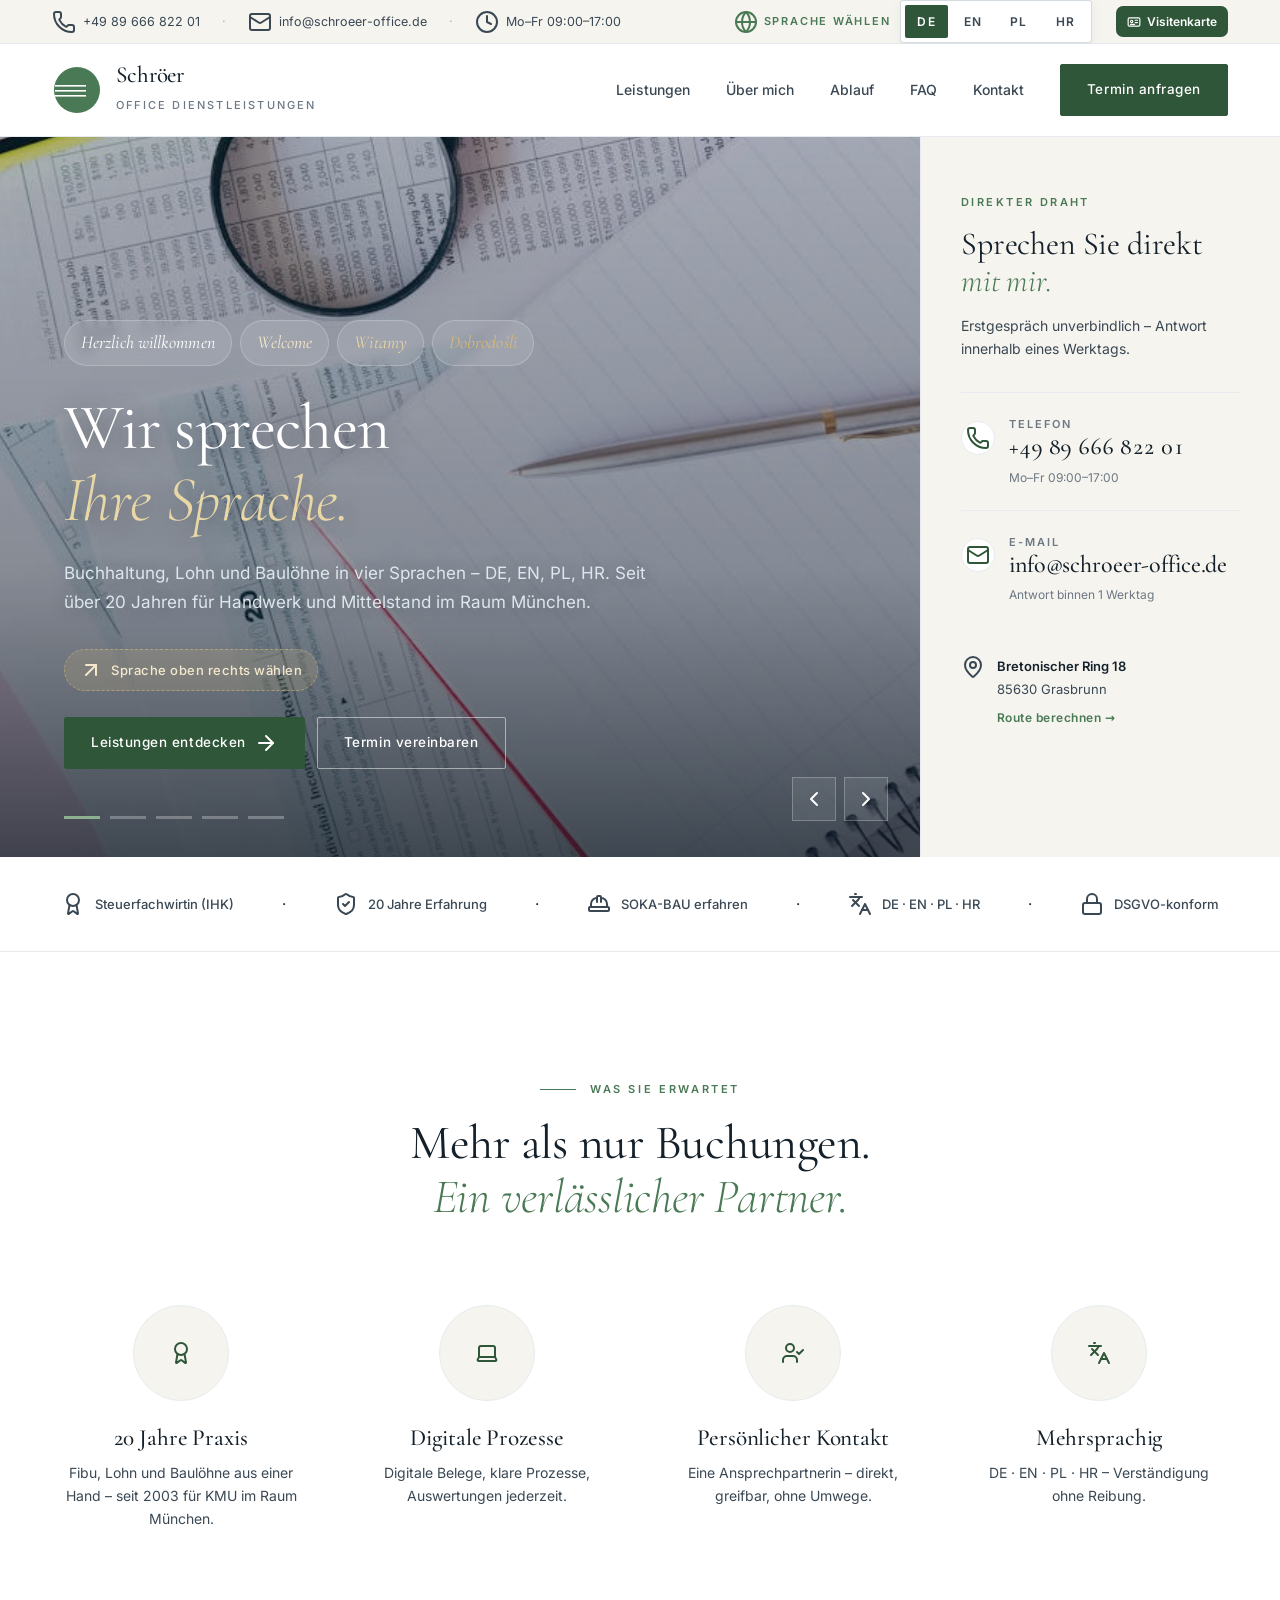
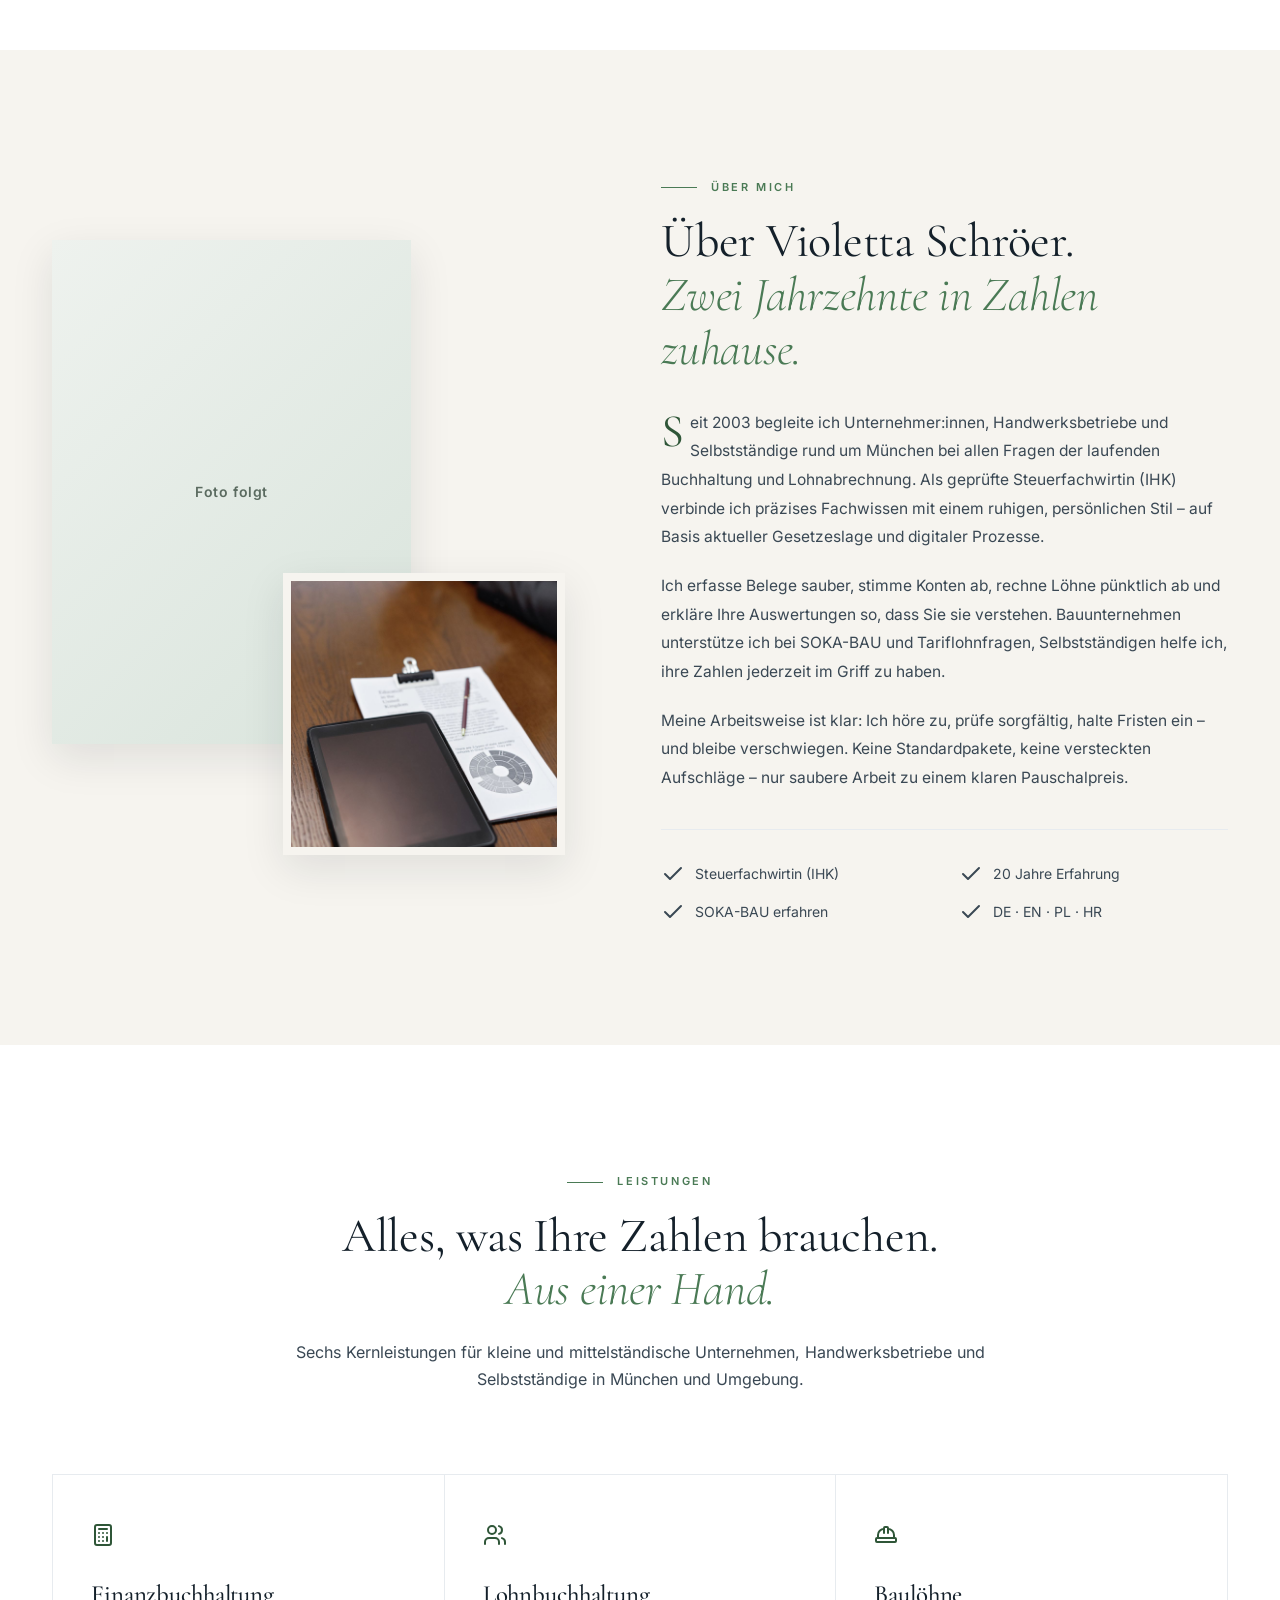
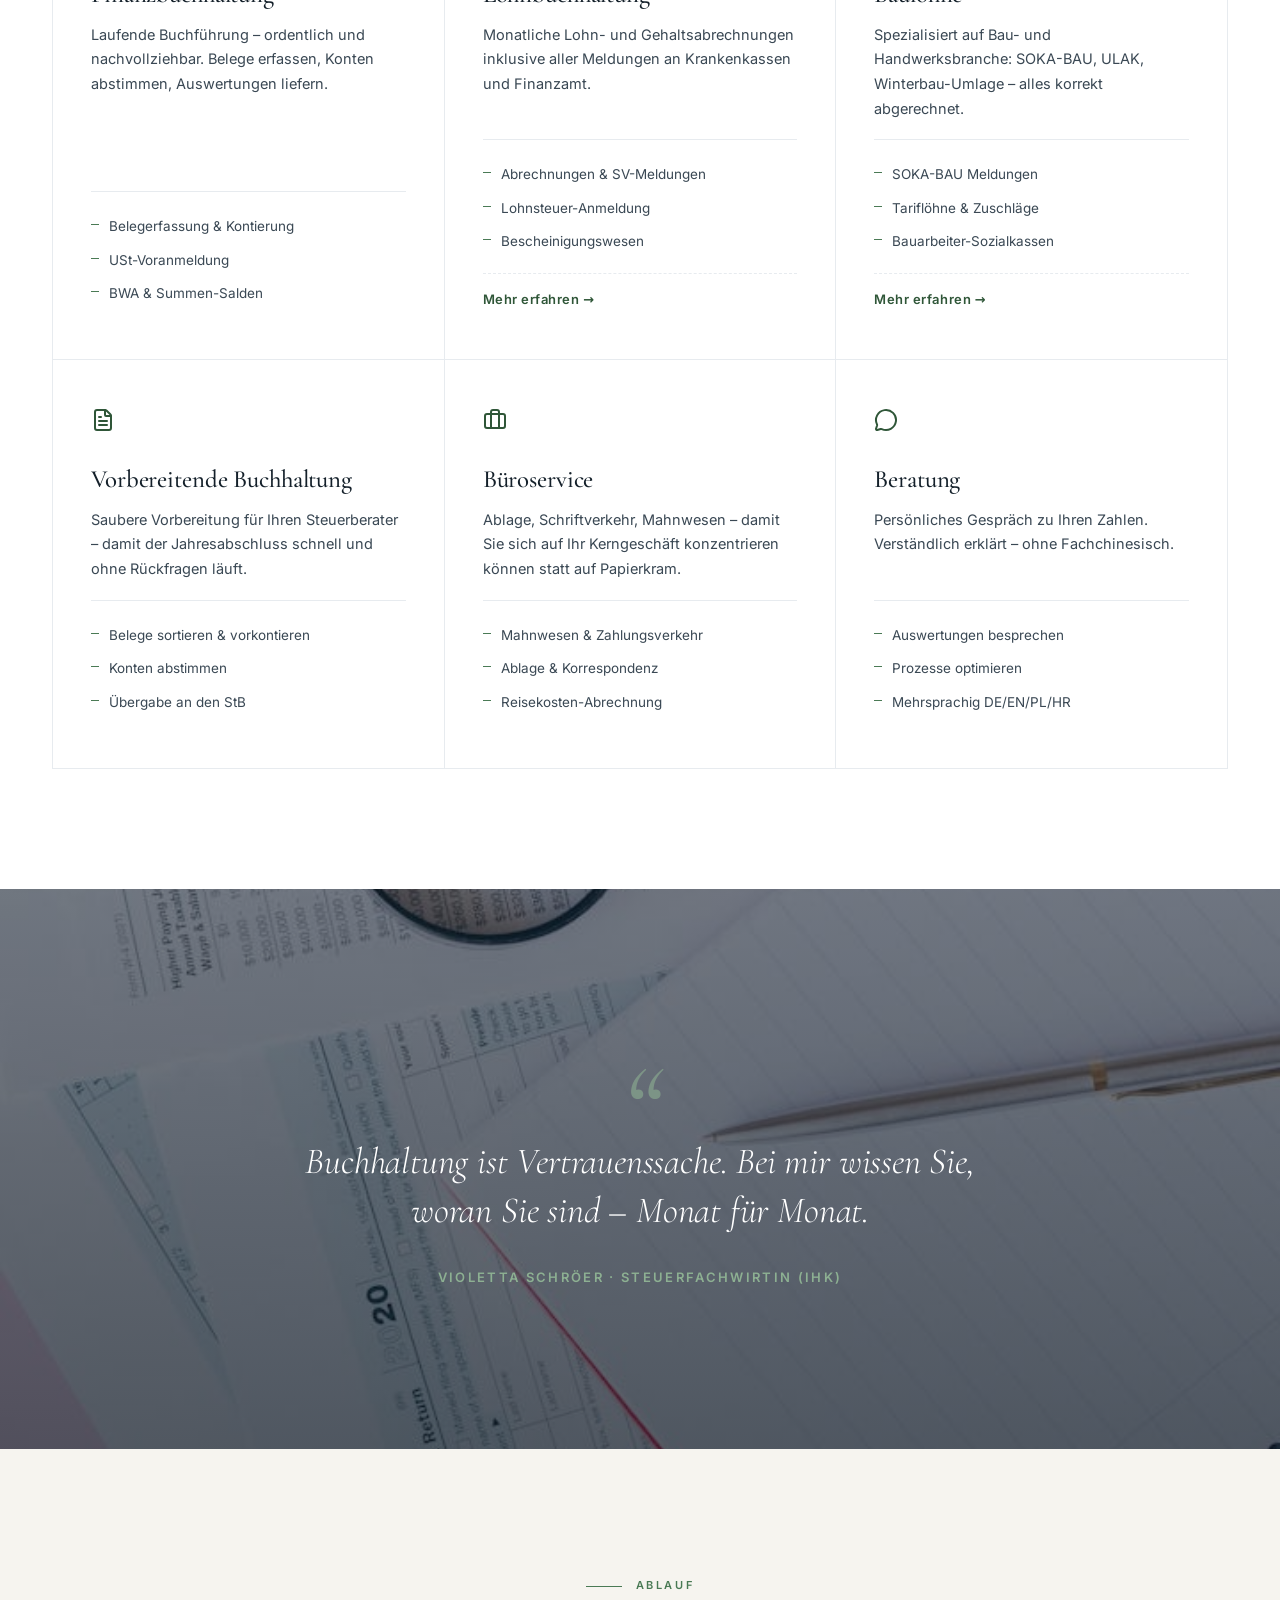
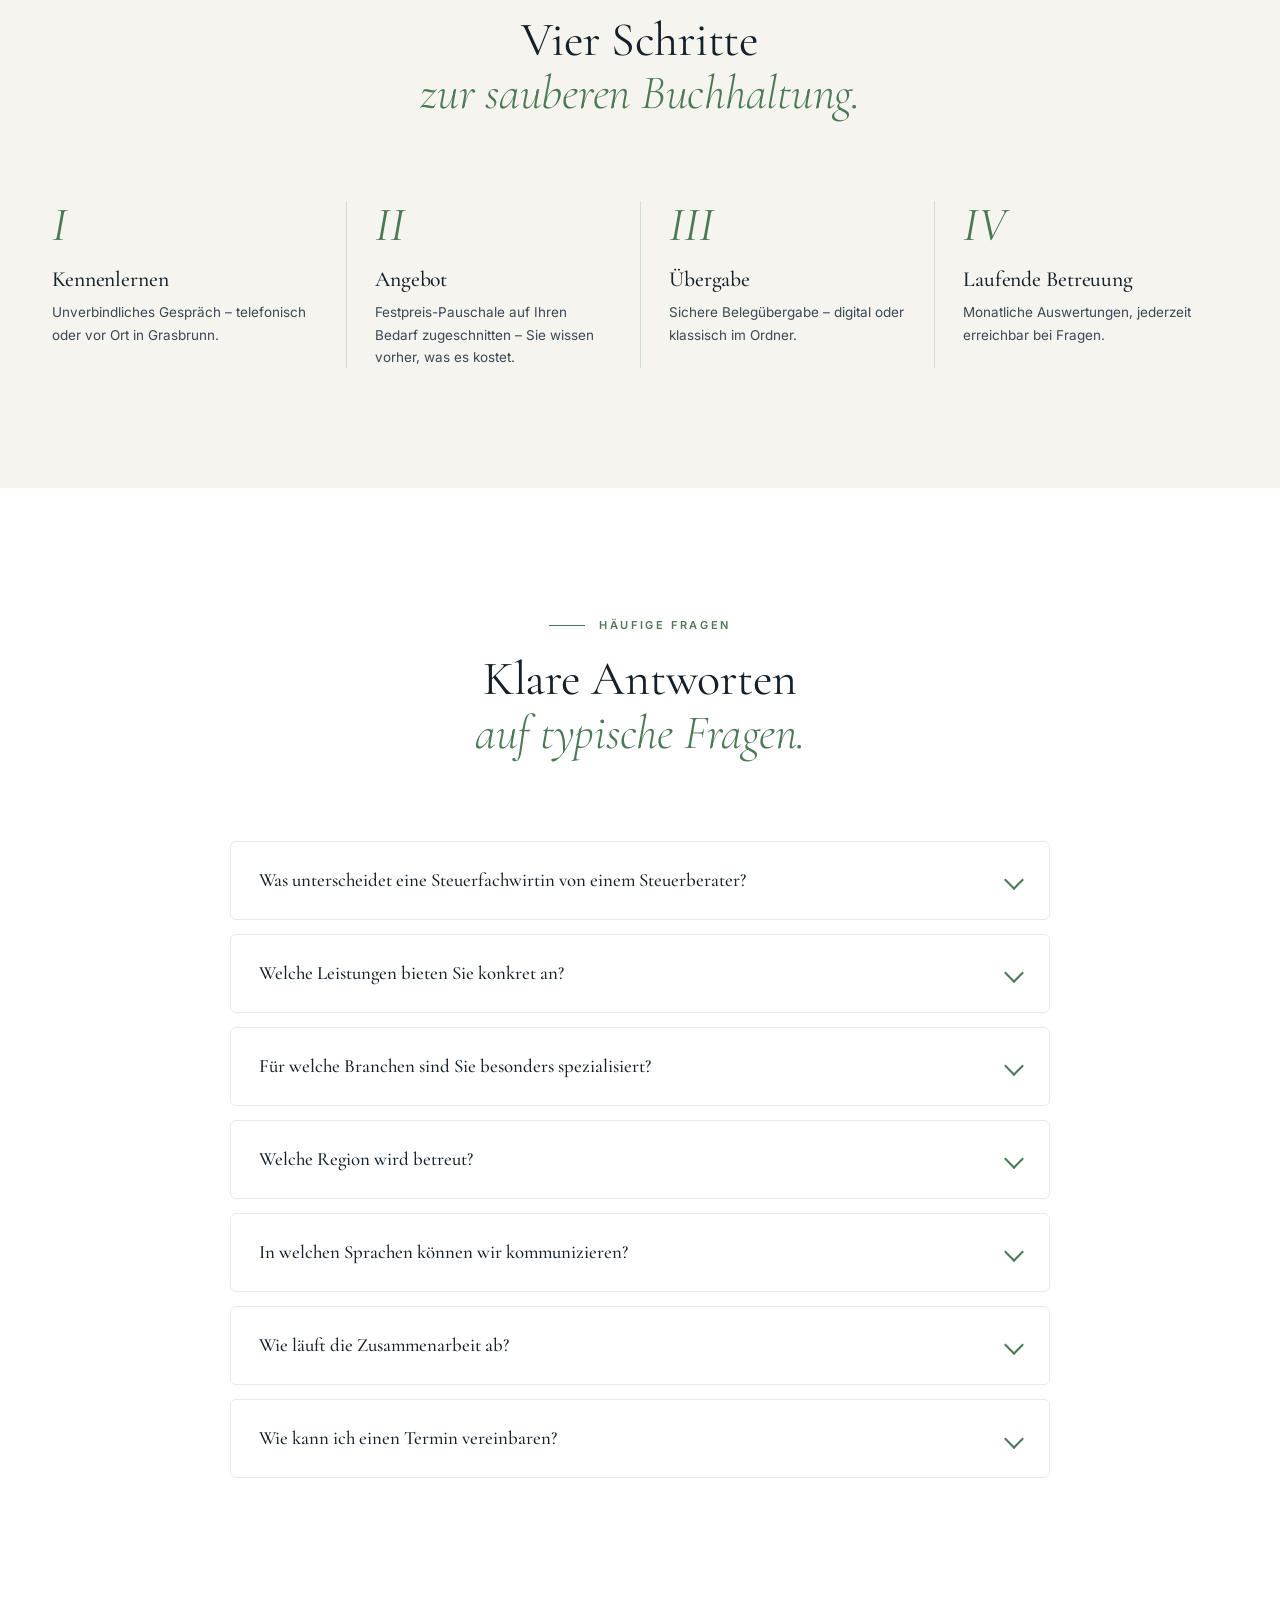
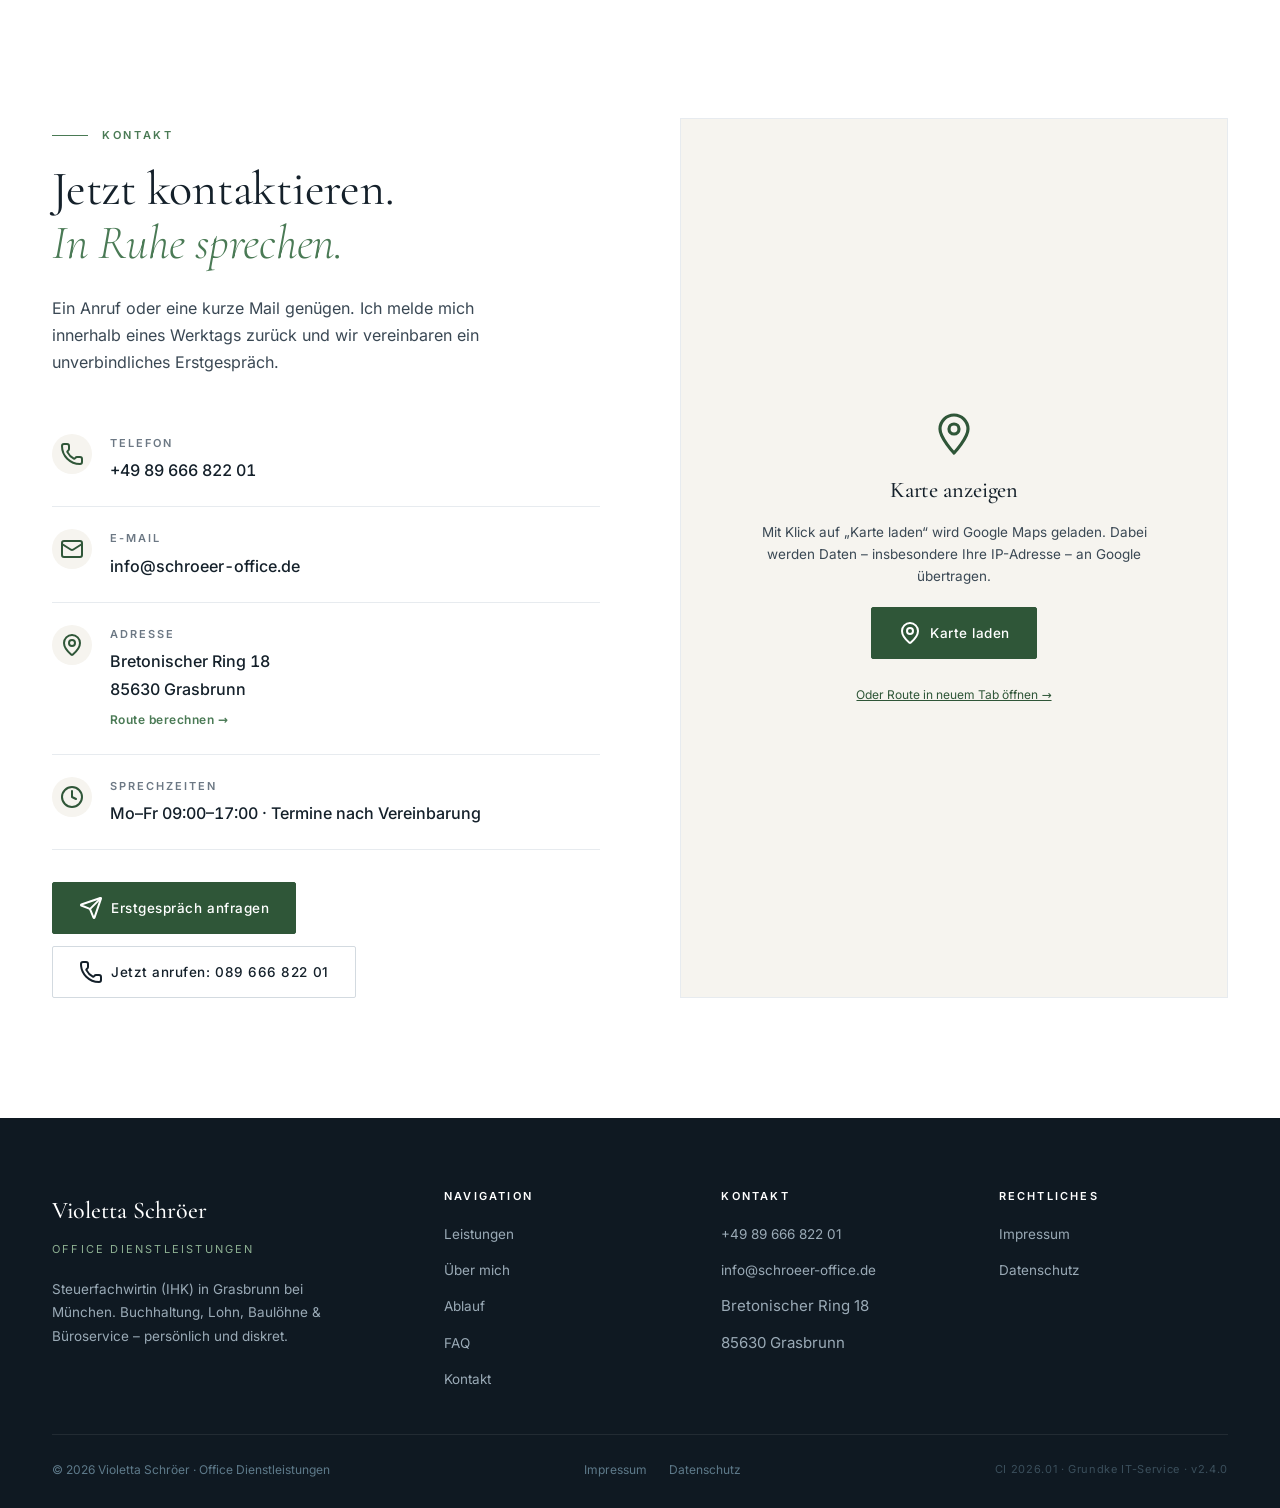
==== commit 41612063: "feat: Ueber-mich-Bild = modernes Tablet-Foto statt Taschenrechner - assets/img/hero/about-tablet.jpg" ====
--- a/index.html
+++ b/index.html
@@ -525,7 +525,7 @@
         <div class="frame" aria-hidden="true"></div>
         <div class="main-photo" style="background:linear-gradient(135deg,#eef2ee,#d9e4dc);display:flex;align-items:center;justify-content:center;text-align:center;"
              role="img" aria-label="Portrait Violetta Schröer (Platzhalter, Foto folgt)"><span style="color:#5b6b60;font:600 14px/1.5 'Inter',sans-serif;letter-spacing:.04em;">Foto folgt</span></div>
-        <div class="small-photo" style="background-image:url('assets/img/hero/slide5-buero.jpg');" aria-hidden="true"></div>
+        <div class="small-photo" style="background-image:url('assets/img/hero/about-tablet.jpg');" aria-hidden="true"></div>
       </div>
       <div class="about-text">
         <span class="eyebrow-c" data-i18n="about_eyebrow">Über mich</span>
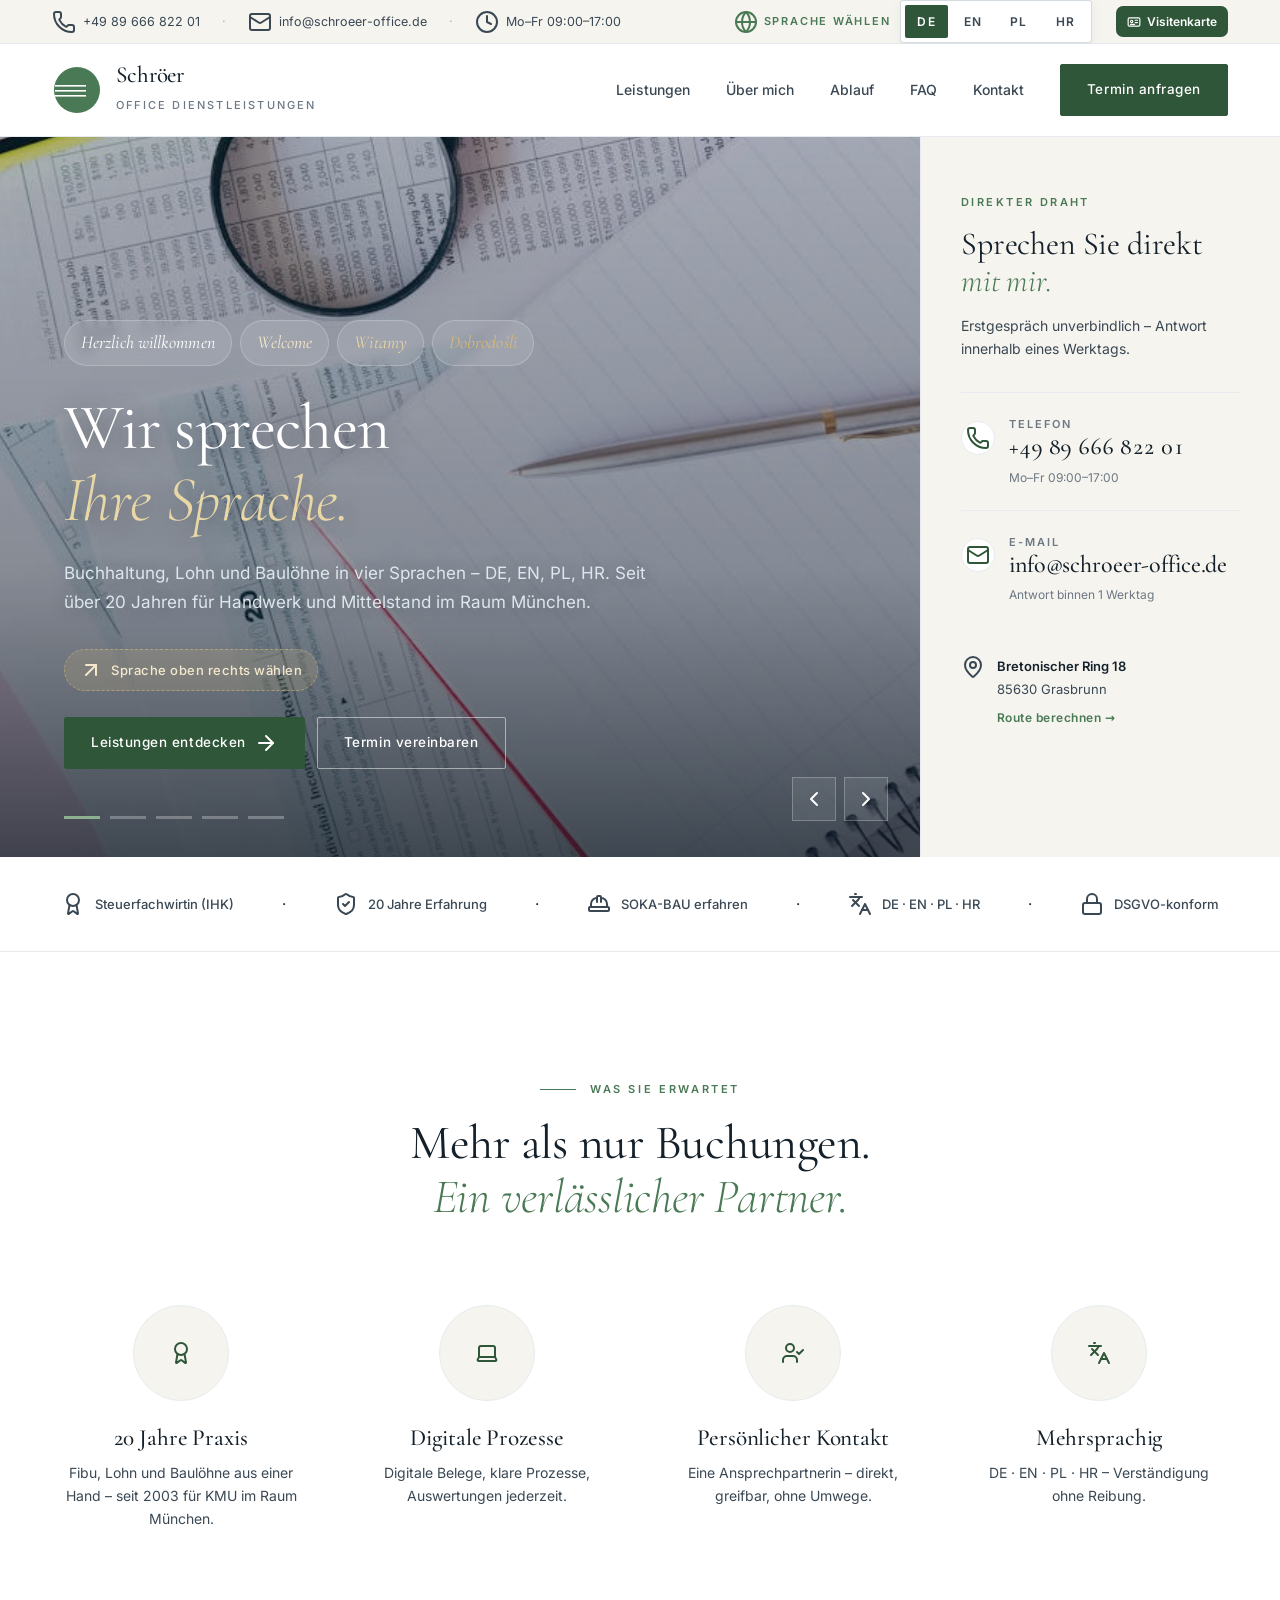
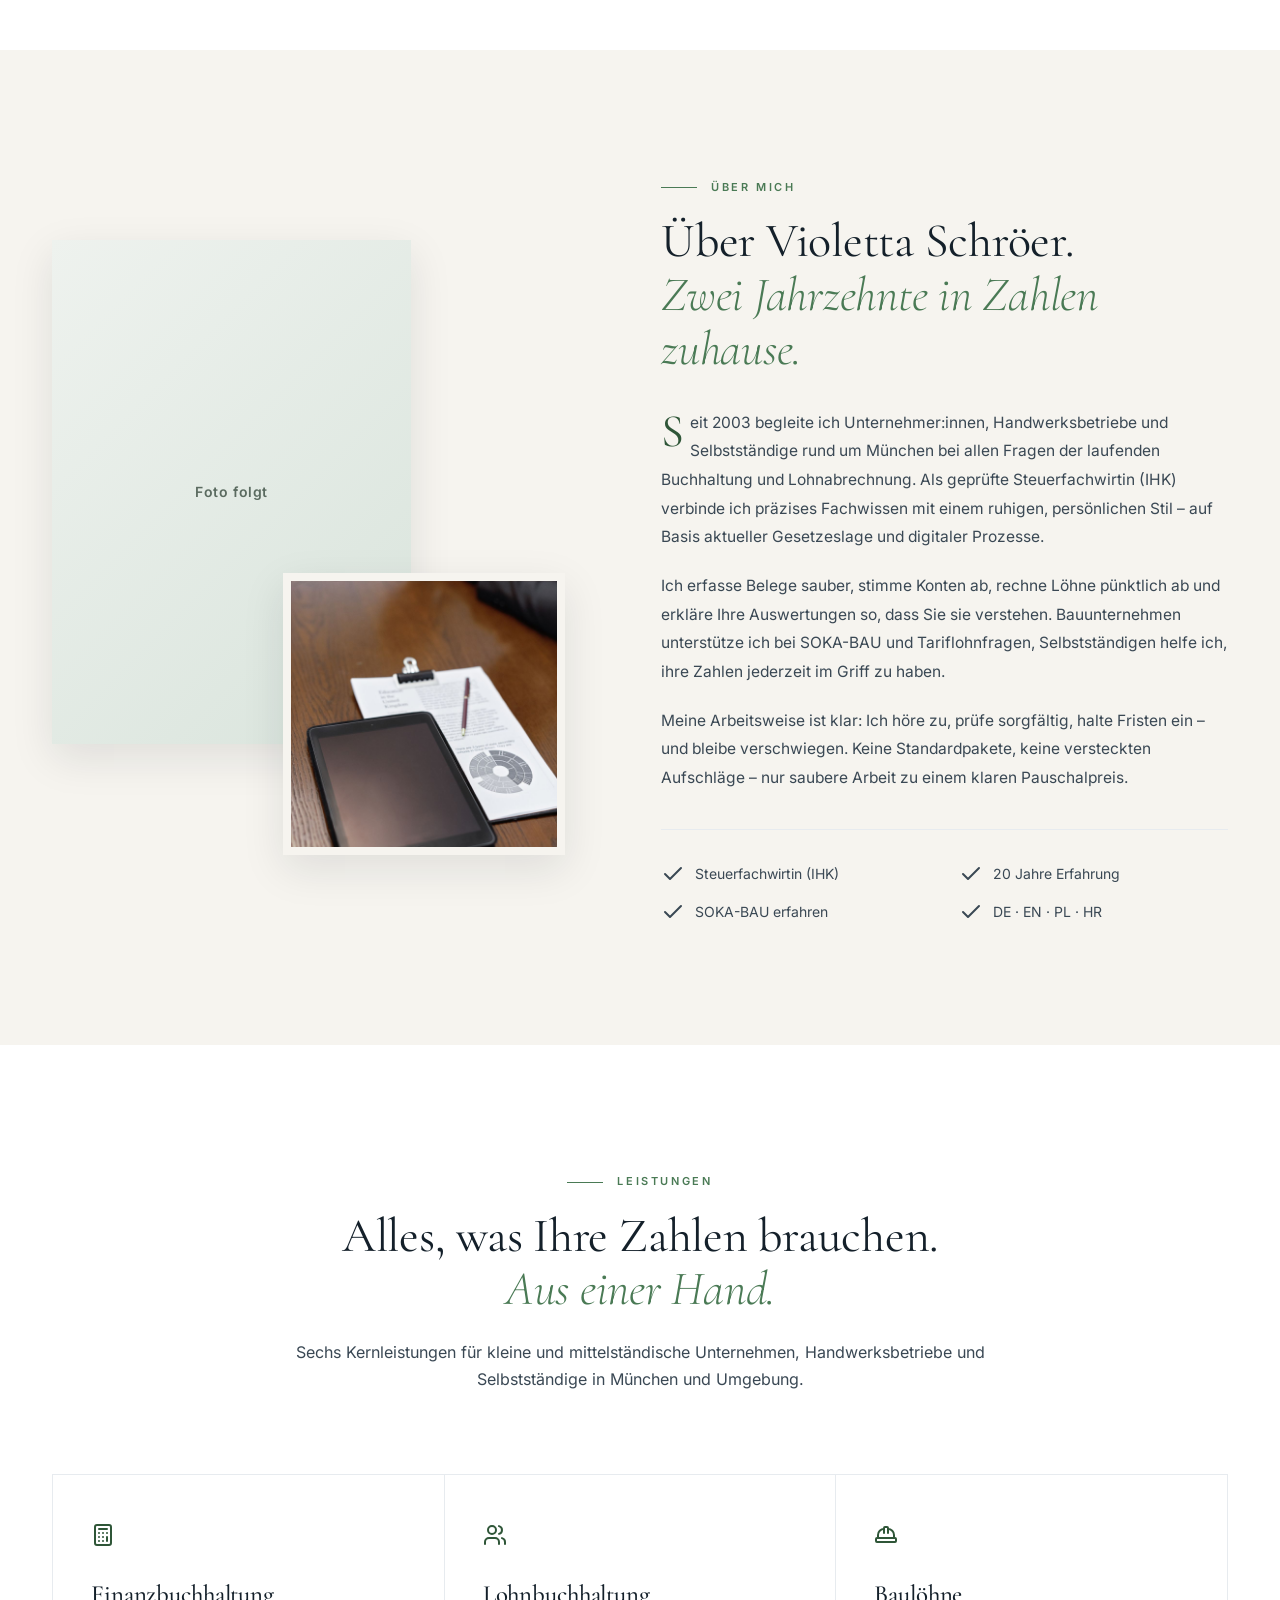
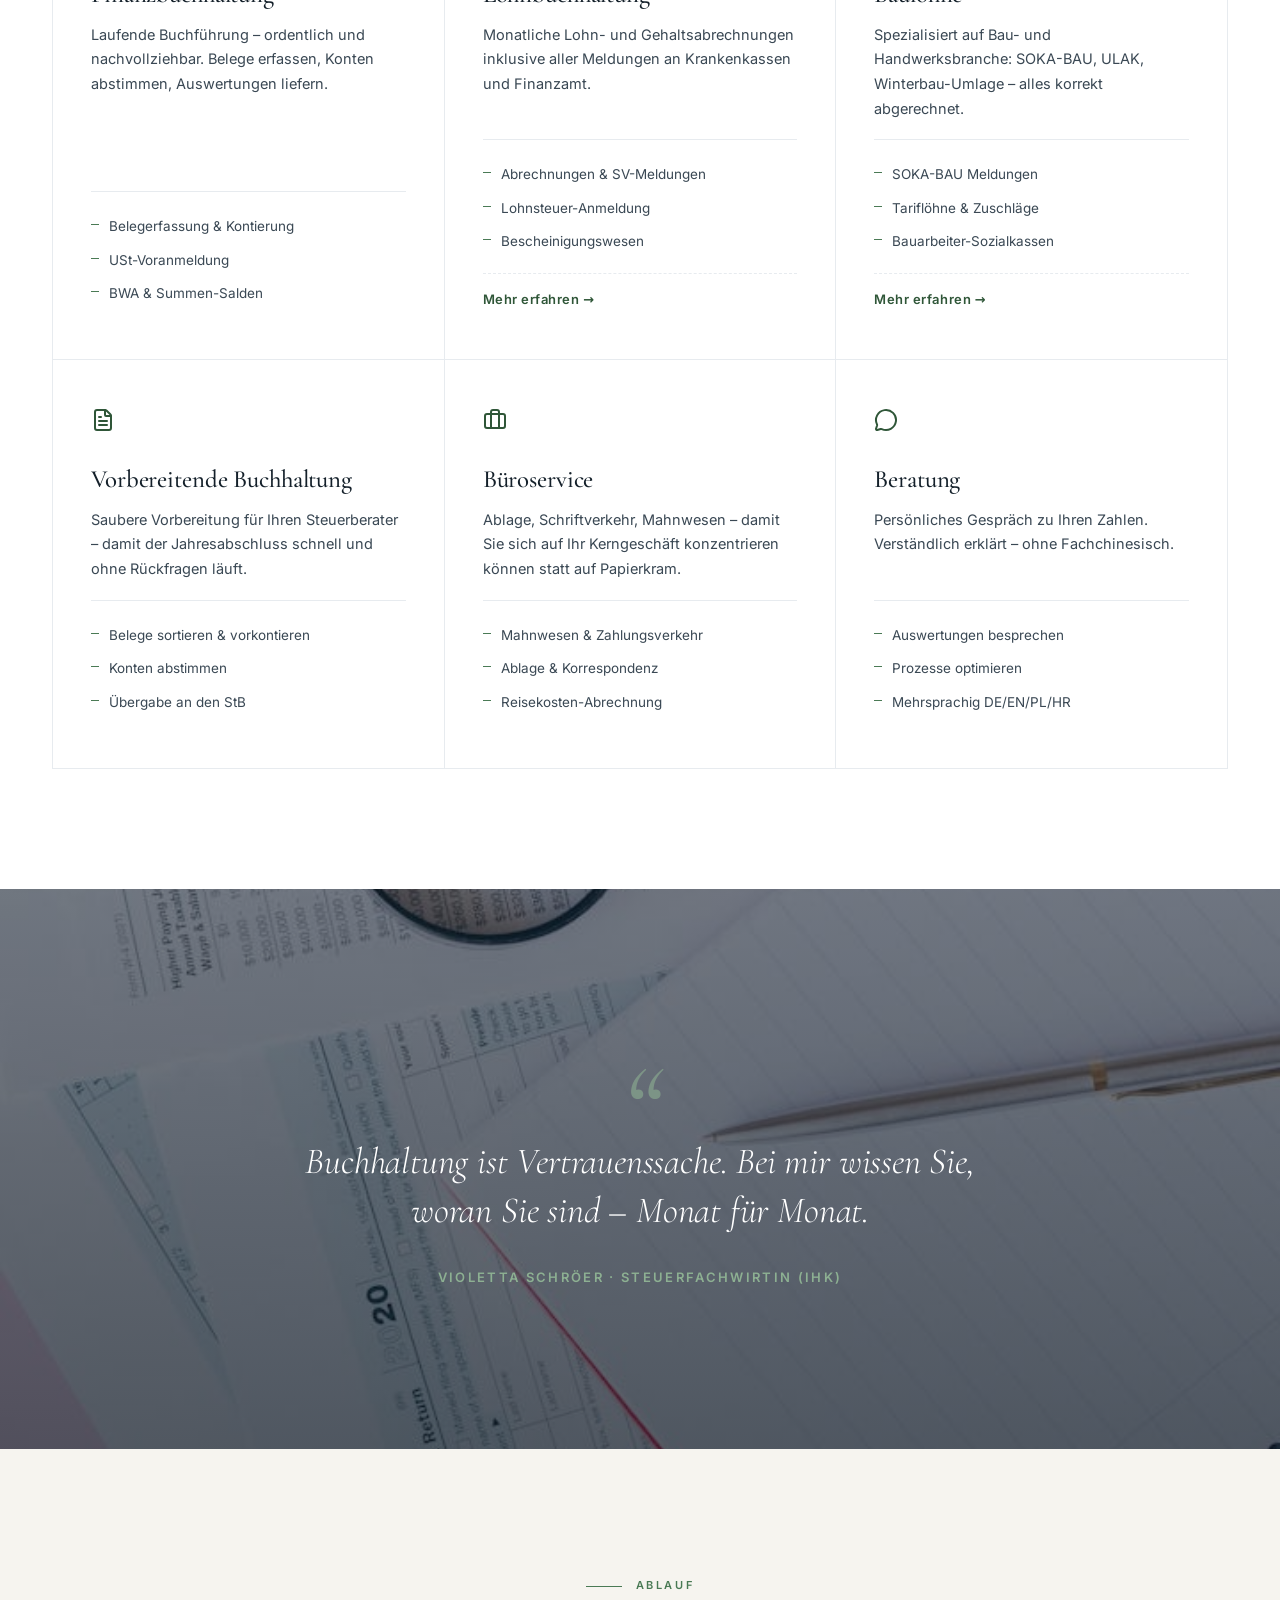
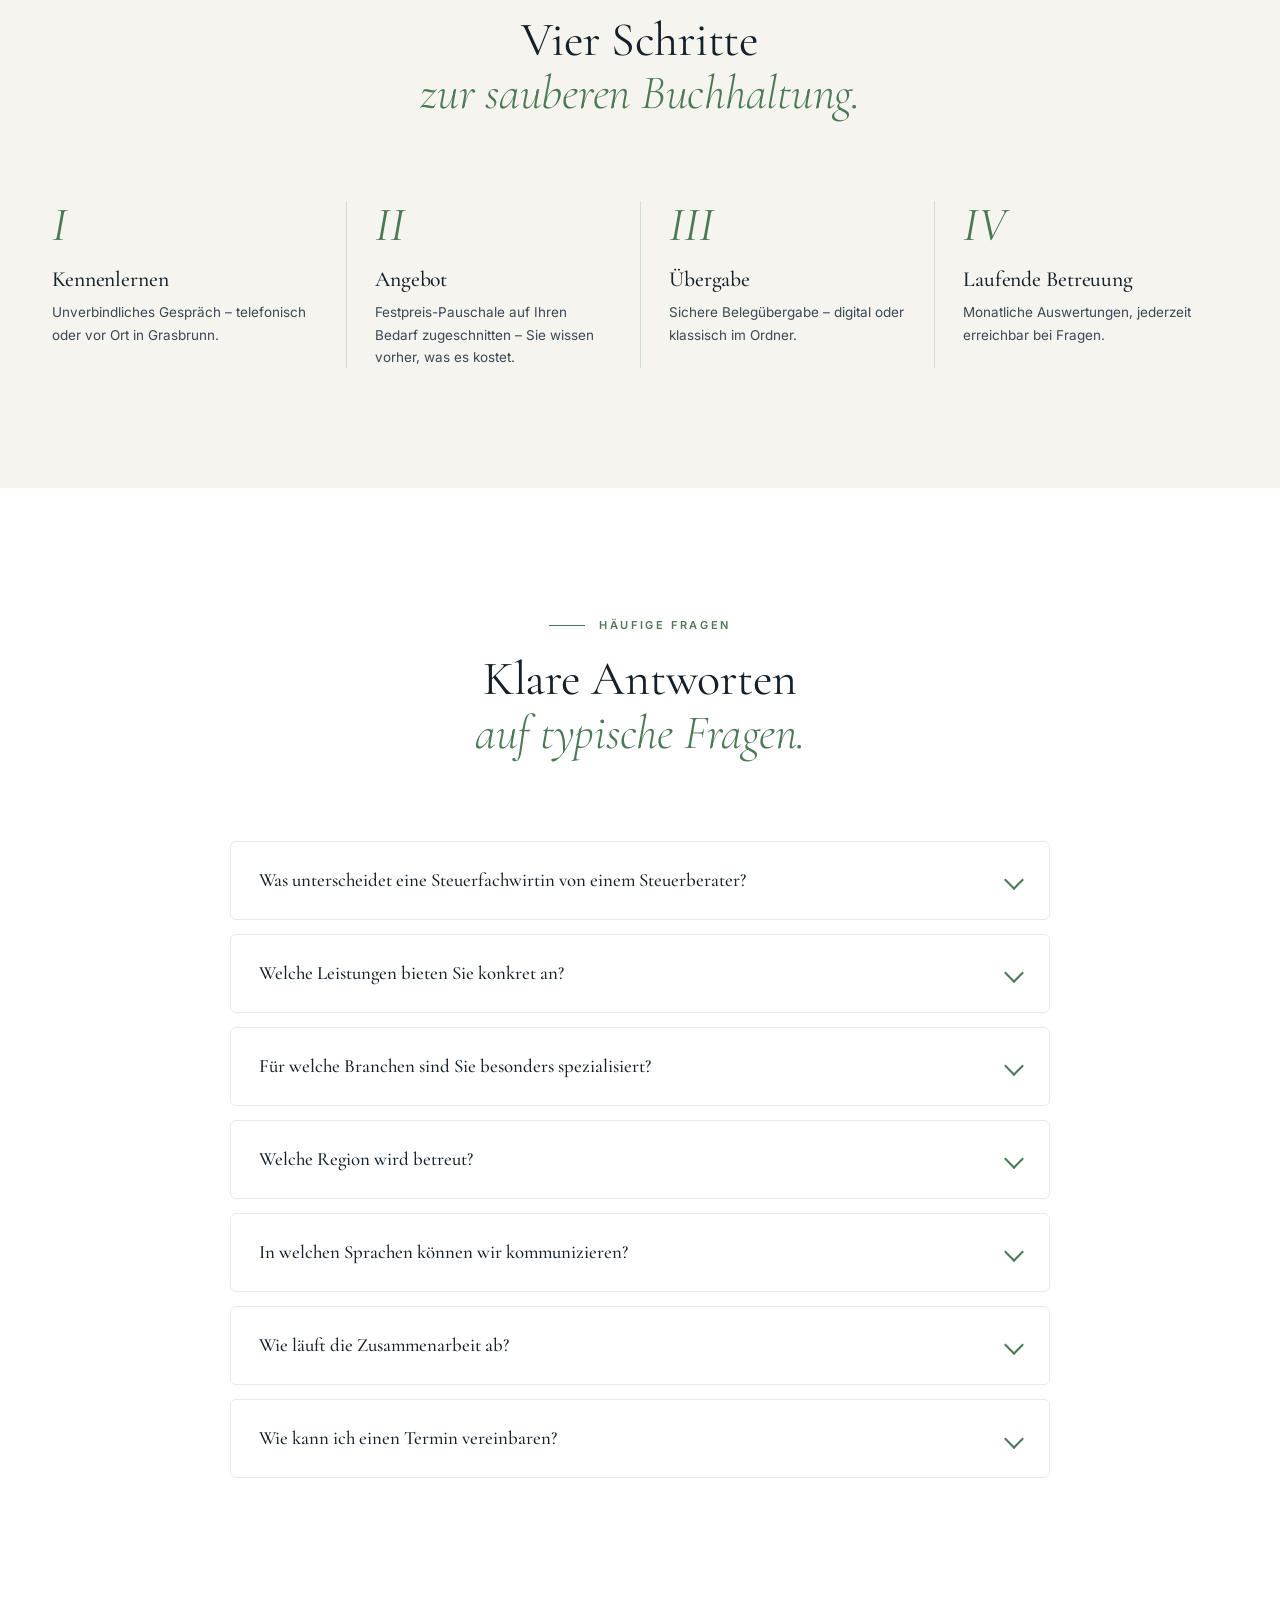
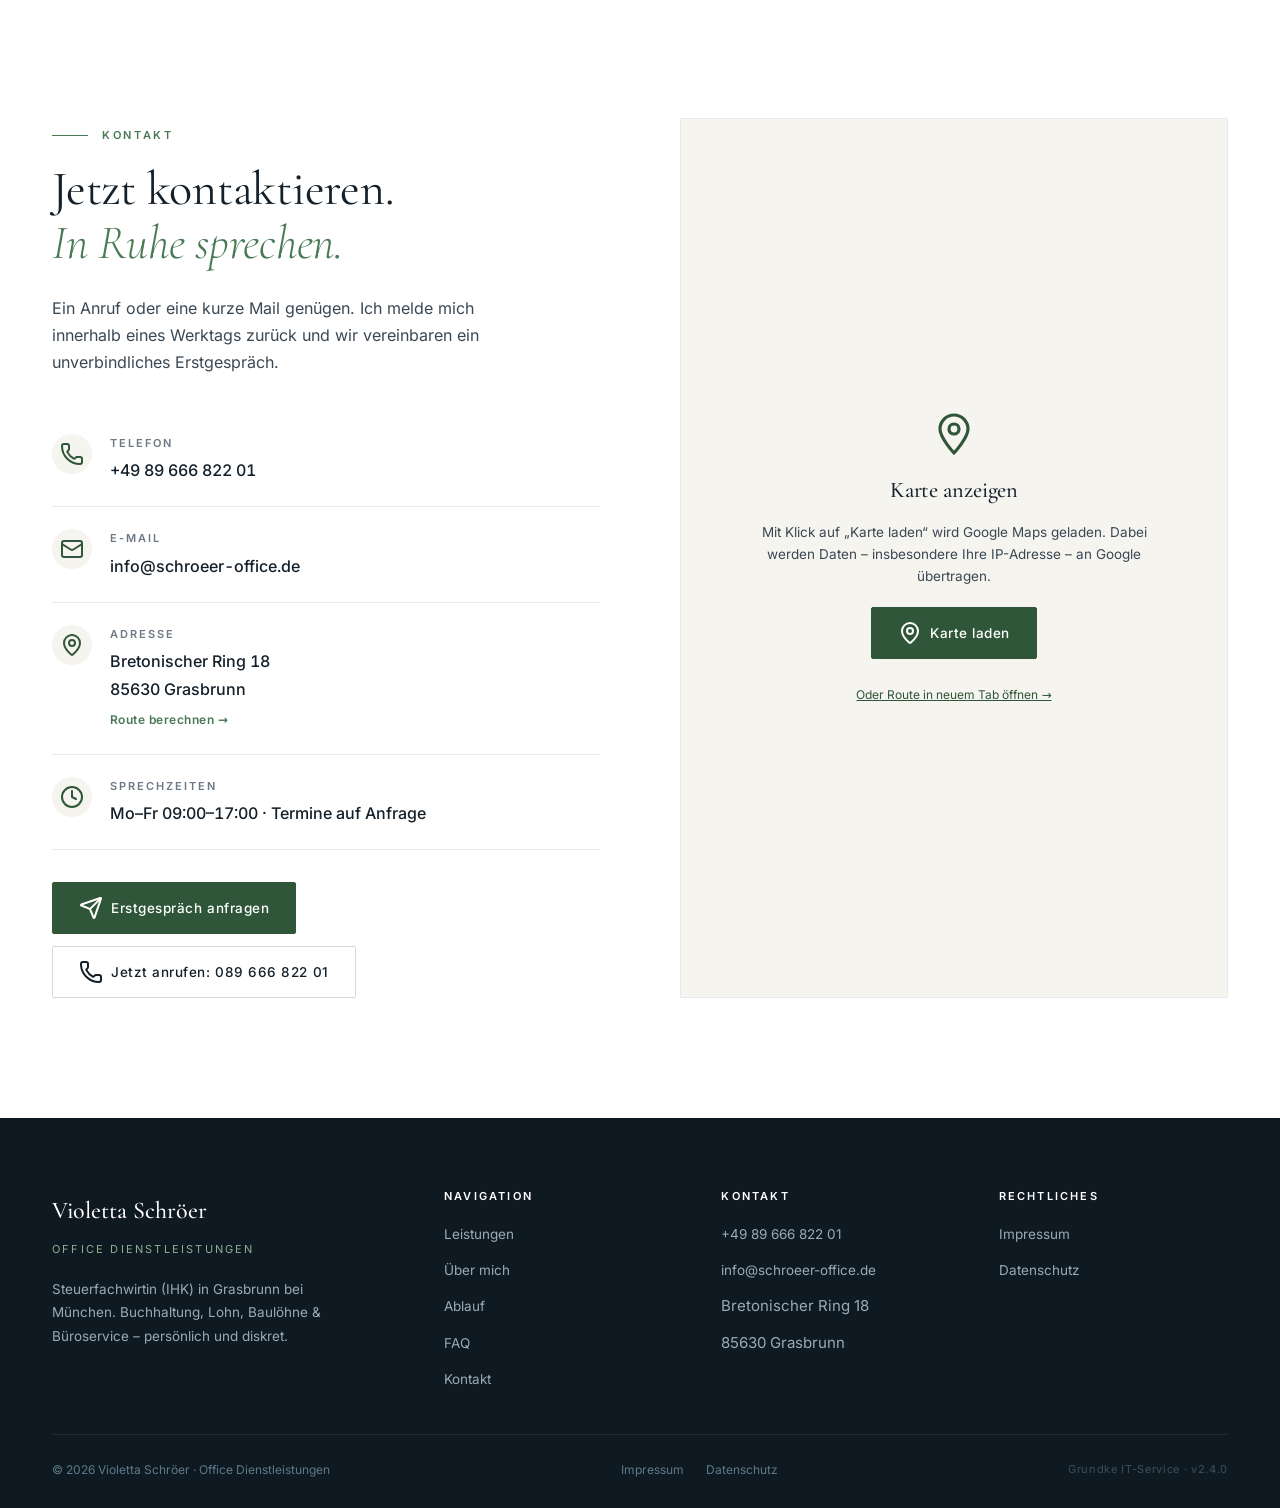
==== commit f08b98c4: "style: gruene CI fuer Impressum/Datenschutz + "CI 2026.01" entfernt + VC-Tab - Impressum + Datenschu" ====
--- a/index.html
+++ b/index.html
@@ -4,7 +4,7 @@
   Titel:        Violetta Schröer – Office Dienstleistungen (Produktion v2.4)
   Version:      2.4.0  (2026-05-02)
   Autor:        Andreas Grundke – Grundke IT-Service
-  CI:           CI 2026.01 · Grün (Kanzlei-Stil) · Cormorant Garamond + Inter
+  CI:           Schröer-Grün · Cormorant Garamond + Inter
   Stack:        Vanilla HTML/CSS/JS · GitHub Pages · Custom Domain IONOS-DNS
 
   Beschreibung:
@@ -234,7 +234,7 @@
         <a href="/hr/" data-lang="hr" hreflang="hr" rel="alternate">HR</a>
       </div>
       <!-- TEMP: interner Schnellzugriff Visitenkarte (vor Go-Live entfernen) -->
-      <a href="/visitenkarte.html" id="temp-vk-btn" title="Visitenkarte ansehen (intern, temporaer)" style="display:inline-flex;align-items:center;gap:6px;margin-left:14px;padding:5px 11px;background:#2f5638;color:#fff;border-radius:7px;font-size:12px;font-weight:600;text-decoration:none;white-space:nowrap;">
+      <a href="/visitenkarte.html" target="_blank" rel="noopener" id="temp-vk-btn" title="Visitenkarte ansehen (intern, temporaer)" style="display:inline-flex;align-items:center;gap:6px;margin-left:14px;padding:5px 11px;background:#2f5638;color:#fff;border-radius:7px;font-size:12px;font-weight:600;text-decoration:none;white-space:nowrap;">
         <svg width="14" height="14" viewBox="0 0 24 24" fill="none" stroke="currentColor" stroke-width="2" stroke-linecap="round" stroke-linejoin="round" aria-hidden="true"><rect x="2" y="5" width="20" height="14" rx="2"/><circle cx="8" cy="11" r="2"/><path d="M14 9h4M14 13h4M6 16h7"/></svg>
         <span>Visitenkarte</span>
       </a>
@@ -752,7 +752,7 @@
             <div class="ico"><i data-lucide="clock" aria-hidden="true"></i></div>
             <div>
               <div class="lbl" data-i18n="contact_hours_lbl">Sprechzeiten</div>
-              <div class="val" data-i18n="contact_hours_val">Mo–Fr 09:00–17:00 · Termine nach Vereinbarung</div>
+              <div class="val" data-i18n="contact_hours_val">Mo–Fr 09:00–17:00 · Termine auf Anfrage</div>
             </div>
           </div>
         </div>
@@ -863,7 +863,7 @@
         <a href="impressum.html" data-i18n="foot_imprint">Impressum</a>
         <a href="datenschutz.html" data-i18n="foot_privacy">Datenschutz</a>
       </div>
-      <div class="ci-note">CI 2026.01 · Grundke IT-Service · <span id="siteVer">v2.4.0</span></div>
+      <div class="ci-note">Grundke IT-Service · <span id="siteVer">v2.4.0</span></div>
     </div>
   </div>
 </footer>
@@ -966,7 +966,7 @@
     contact_intro:"Ein Anruf oder eine kurze Mail genügen. Ich melde mich innerhalb eines Werktags zurück und wir vereinbaren ein unverbindliches Erstgespräch.",
     contact_phone_lbl:"Telefon", contact_mail_lbl:"E-Mail",
     contact_addr_lbl:"Adresse",  contact_hours_lbl:"Sprechzeiten",
-    contact_hours_val:"Mo–Fr 09:00–17:00 · Termine nach Vereinbarung",
+    contact_hours_val:"Mo–Fr 09:00–17:00 · Termine auf Anfrage",
     contact_cta_primary:"Erstgespräch anfragen", contact_cta_secondary:"Jetzt anrufen: 089 666 822 01",
     map_link_hint:"Route berechnen →",
     foot_about:"Steuerfachwirtin (IHK) in Grasbrunn bei München. Buchhaltung, Lohn, Baulöhne & Büroservice – persönlich und diskret.",
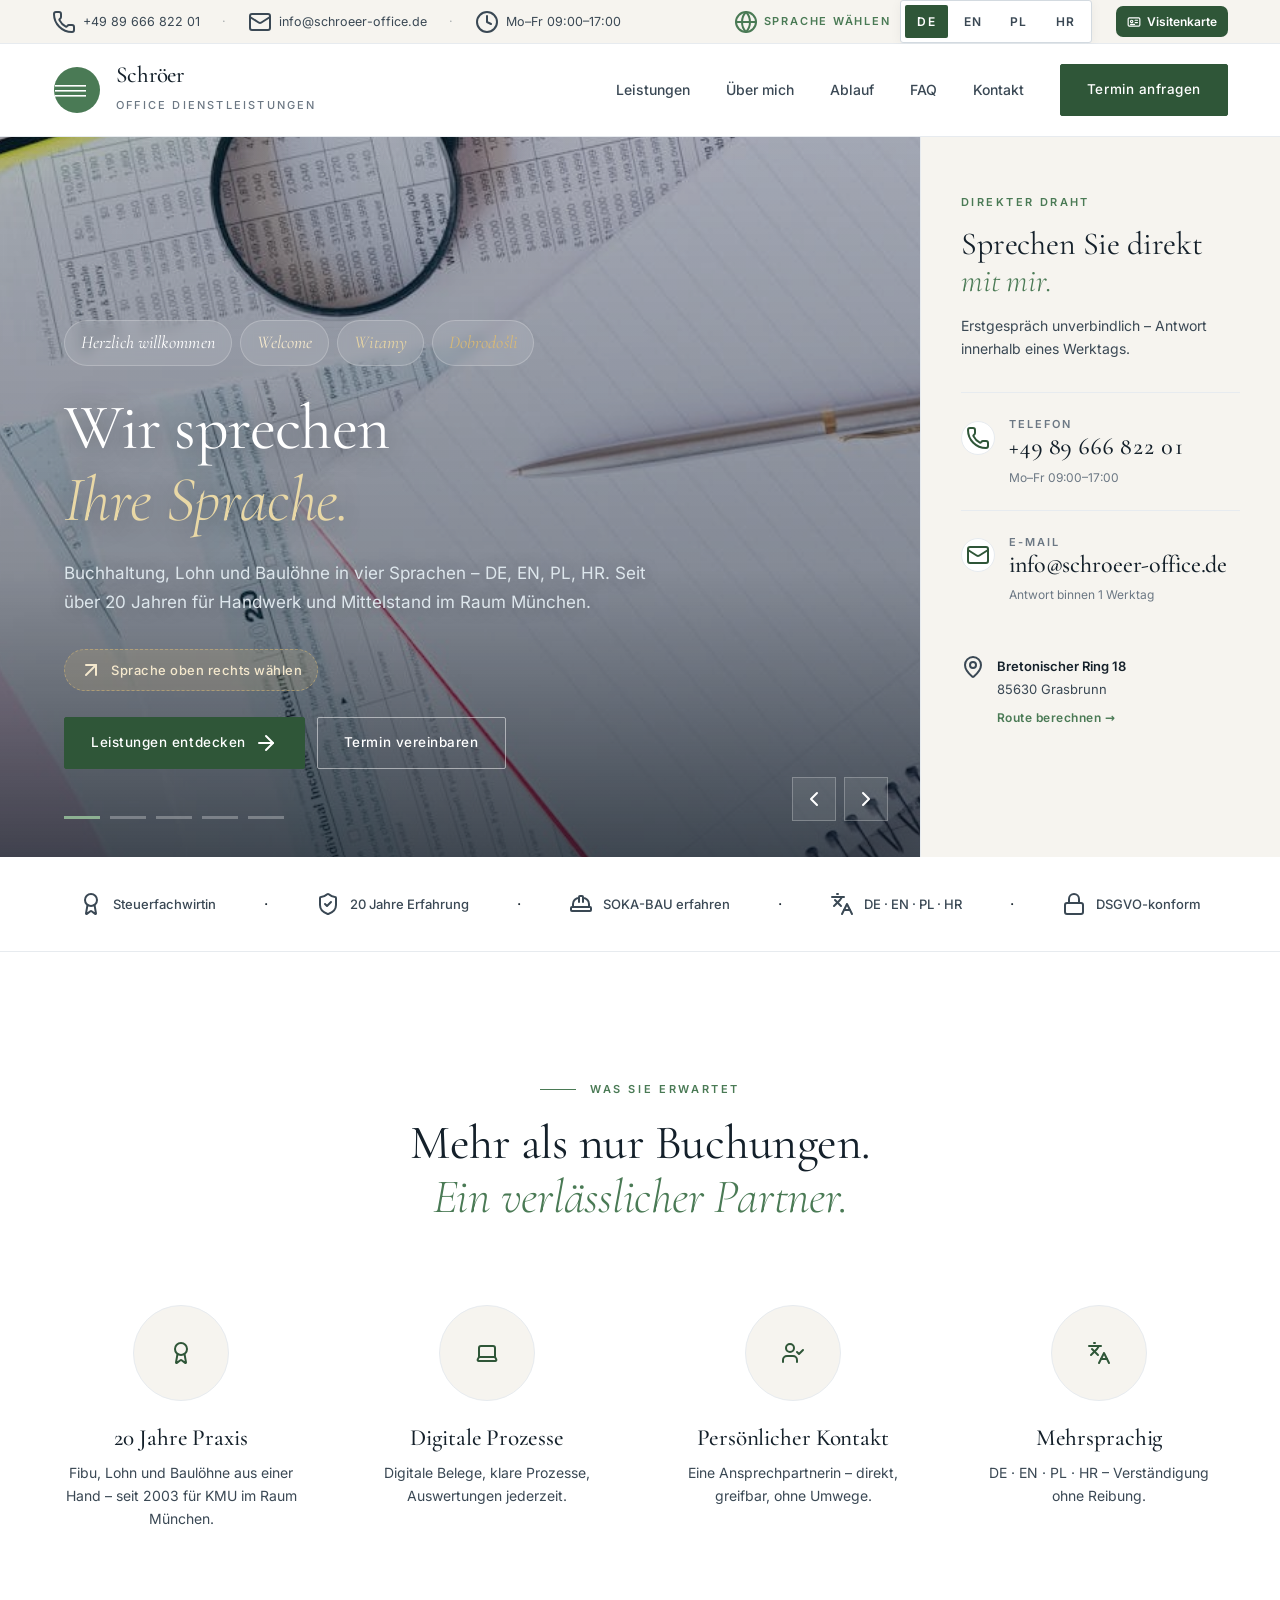
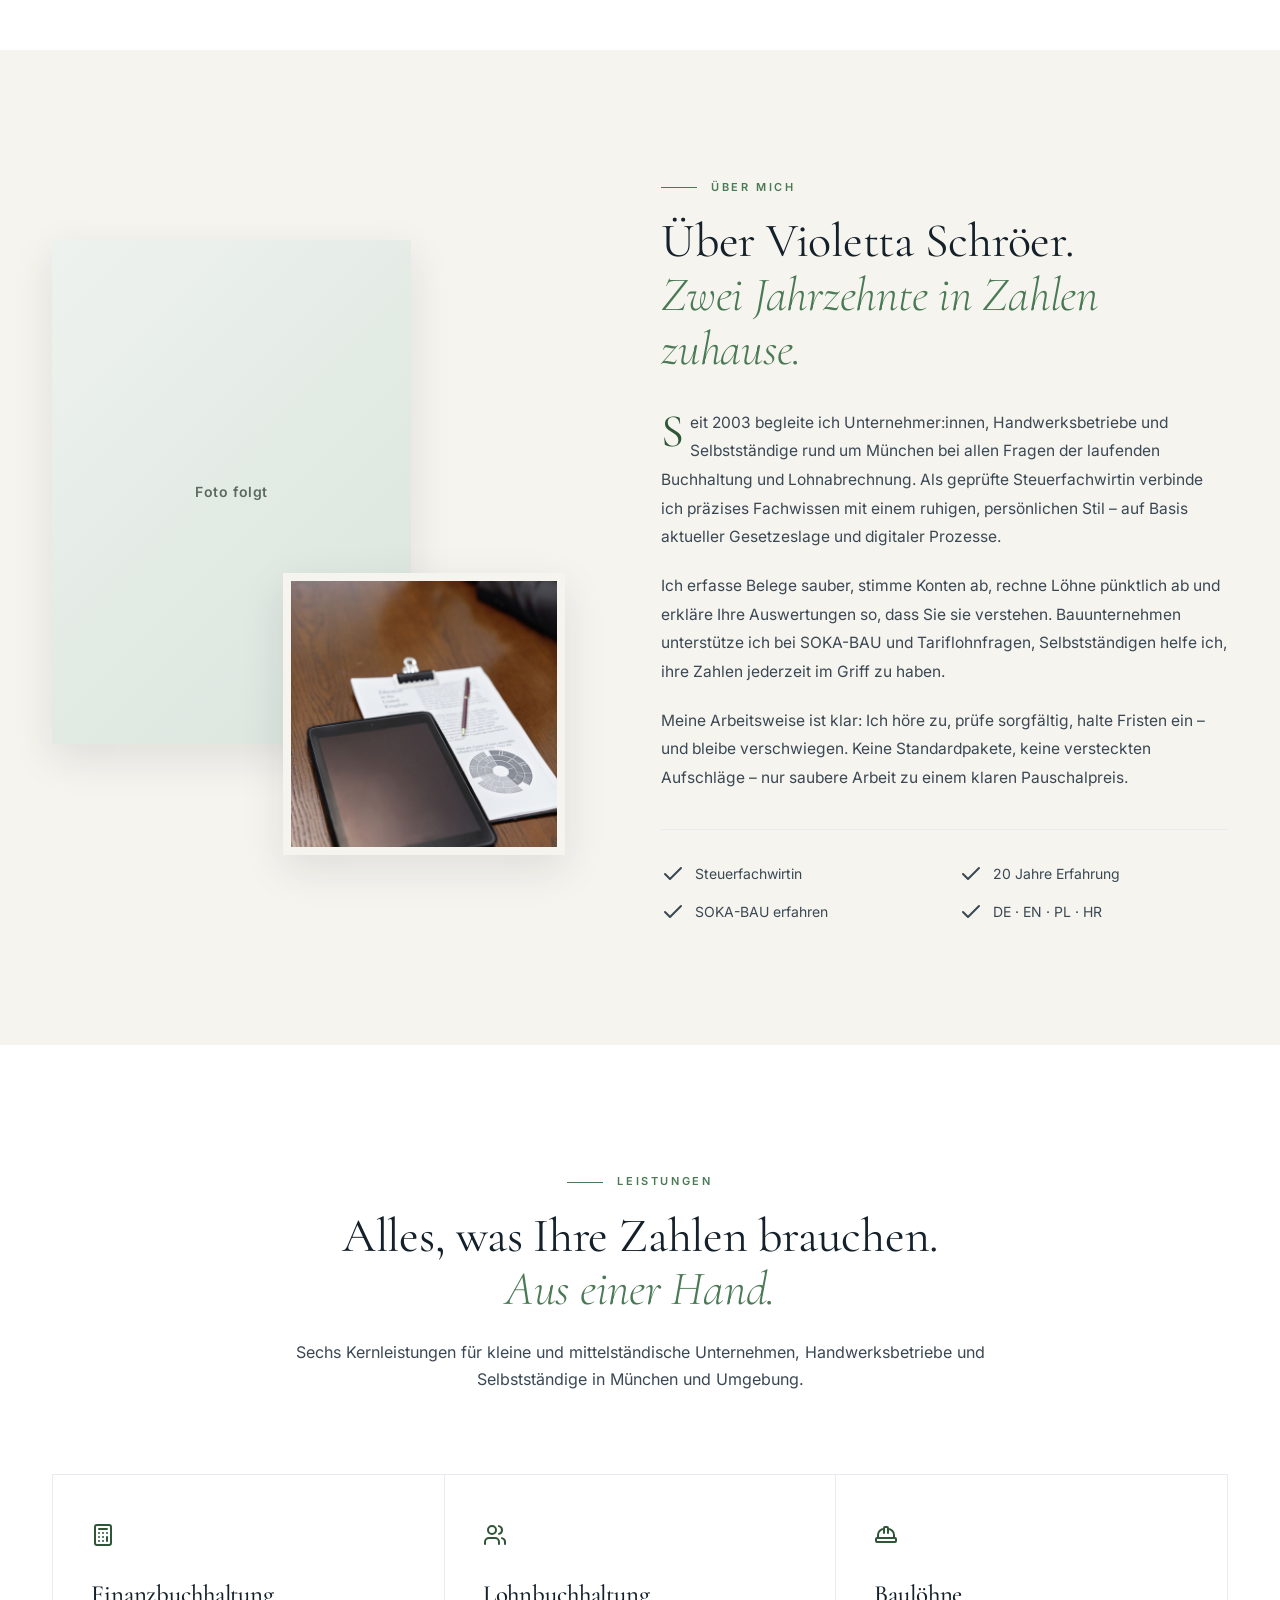
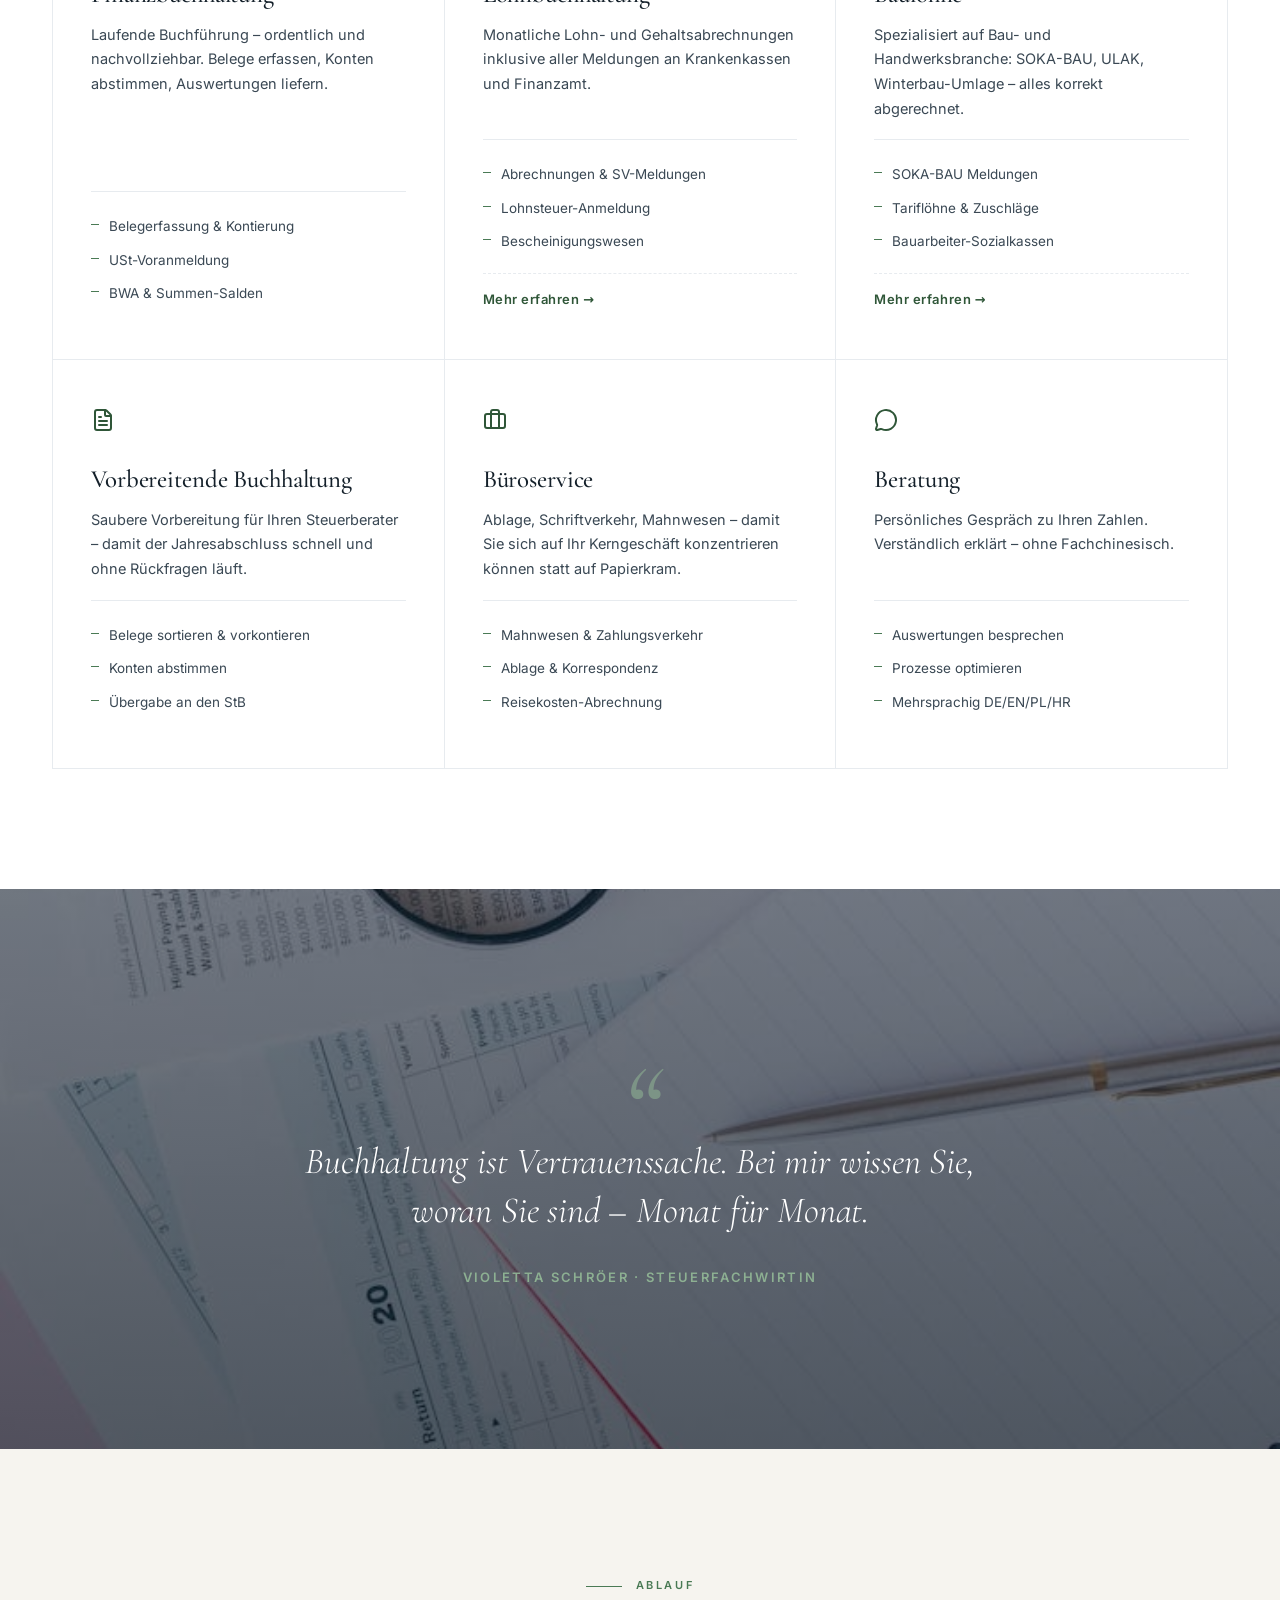
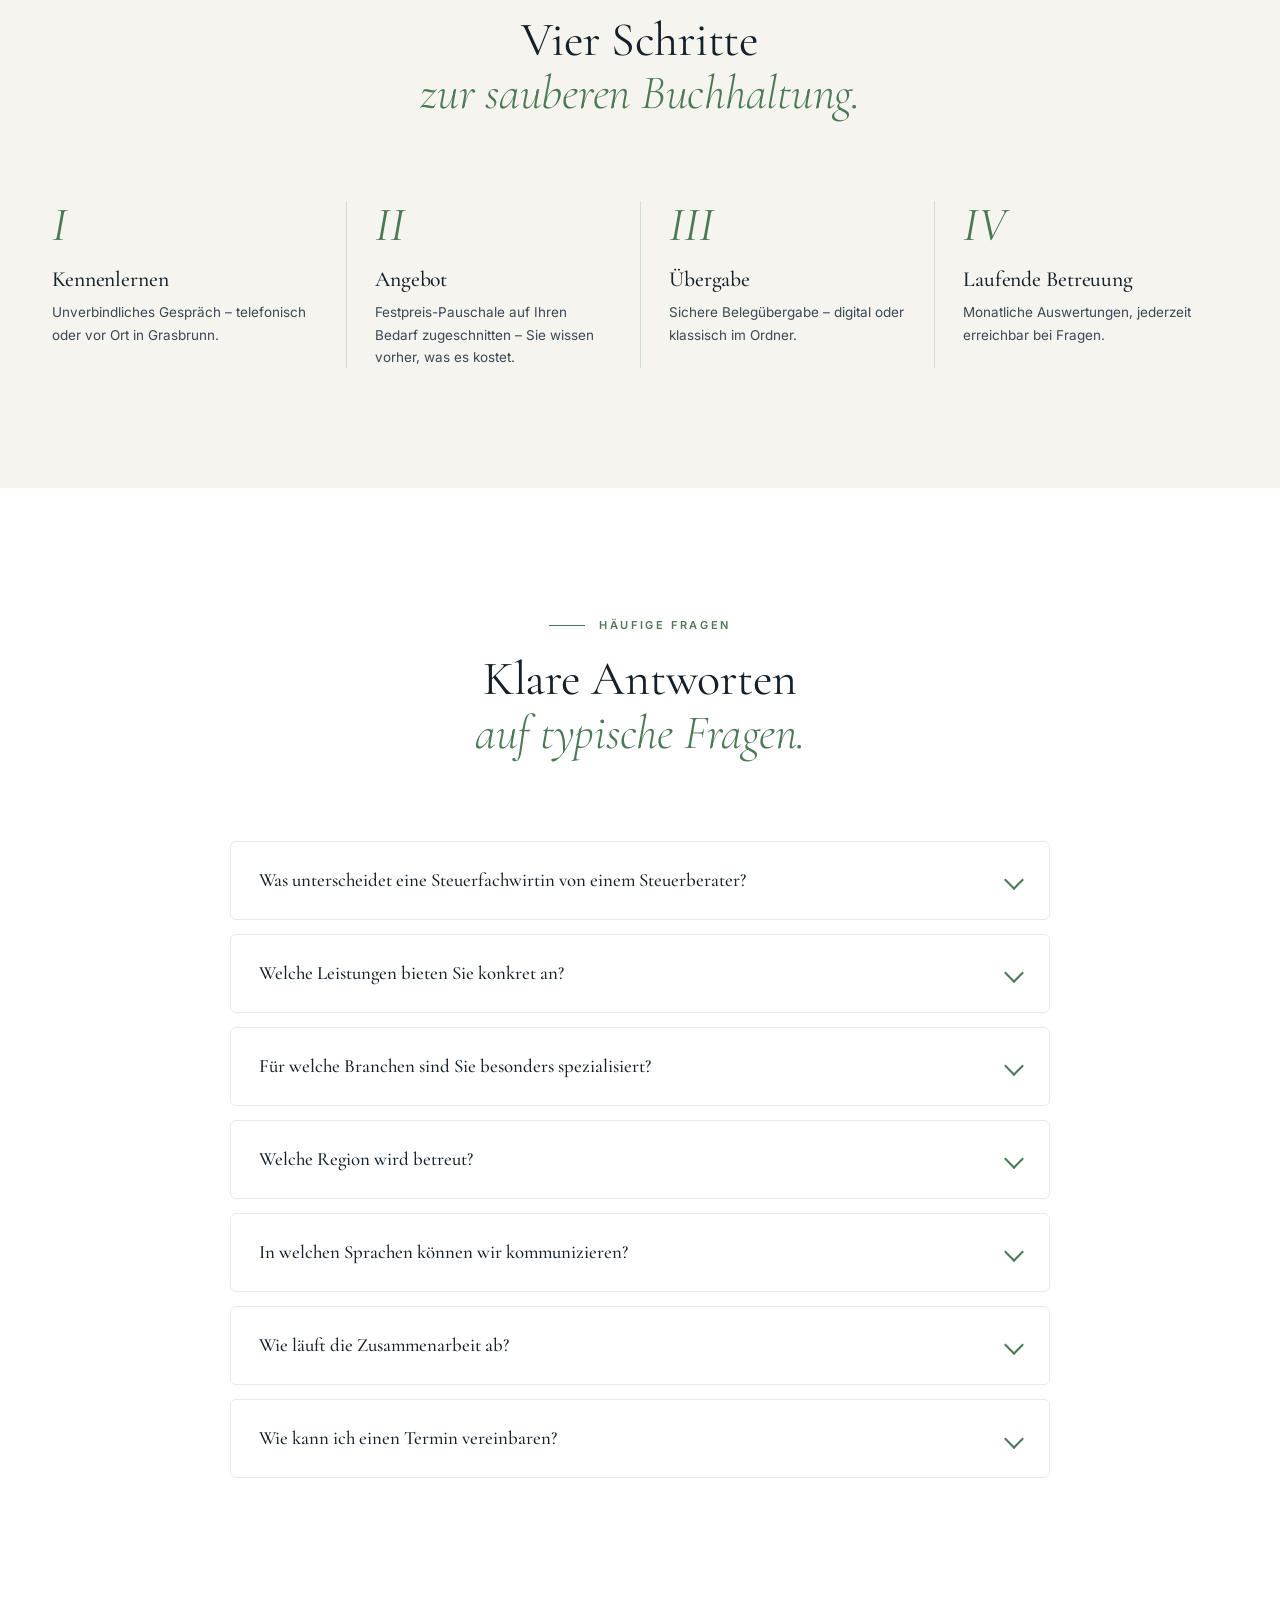
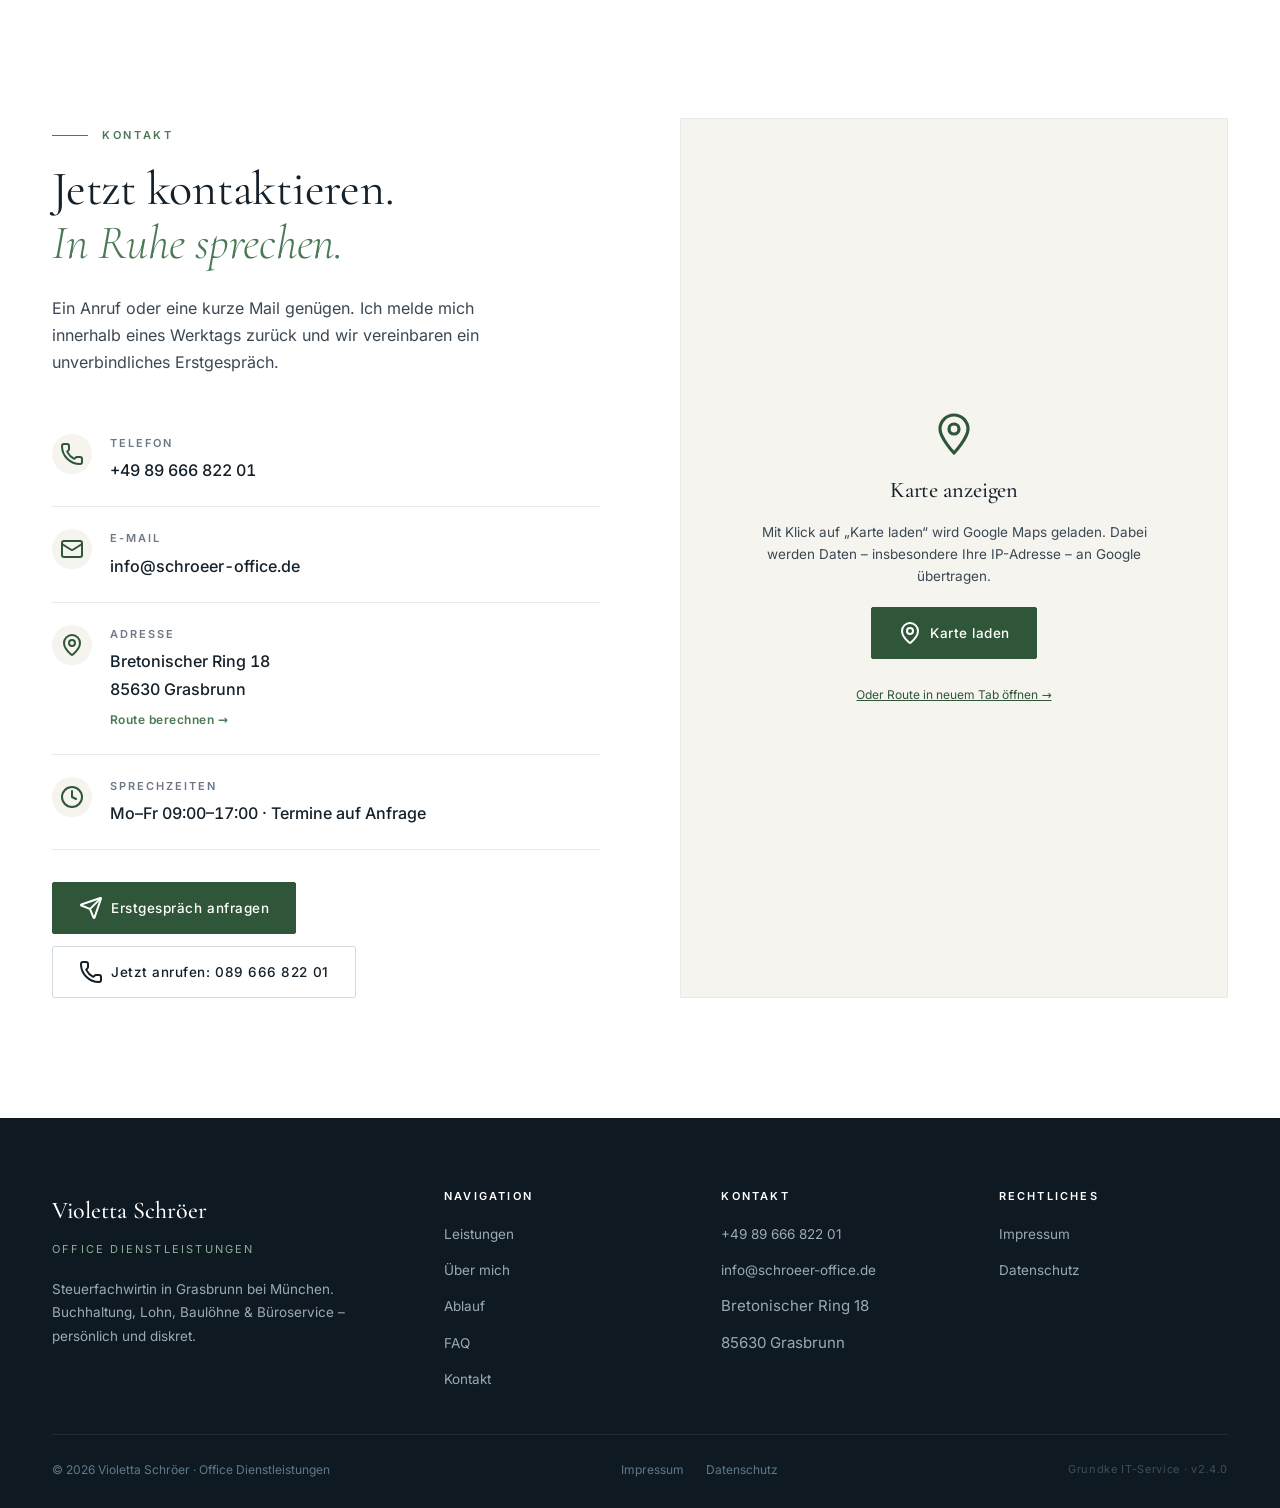
==== commit cbf0b767: "fix: "(IHK)" aus Steuerfachwirtin-Bezeichnung entfernen (Web + Visitenkarte) Betrifft DE-Master, all" ====
--- a/index.html
+++ b/index.html
@@ -59,7 +59,7 @@
 <meta name="theme-color" content="#2f5638"/>
 
 <title>Violetta Schröer – Steuerfachwirtin Grasbrunn b. München · Buchhaltung, Lohn, Baulöhne</title>
-<meta name="description" content="Steuerfachwirtin (IHK) in Grasbrunn bei München. Persönliche Finanzbuchhaltung, Lohnbuchhaltung, Baulöhne und Büroservice. Über 20 Jahre Erfahrung. Mehrsprachig DE/EN/PL/HR."/>
+<meta name="description" content="Steuerfachwirtin in Grasbrunn bei München. Persönliche Finanzbuchhaltung, Lohnbuchhaltung, Baulöhne und Büroservice. Über 20 Jahre Erfahrung. Mehrsprachig DE/EN/PL/HR."/>
 <meta name="author" content="Violetta Schröer"/>
 <meta name="robots" content="index, follow, max-image-preview:large"/>
 <link rel="canonical" href="https://schroeer-office.de/"/>
@@ -97,7 +97,7 @@
   "@id": "https://schroeer-office.de/#business",
   "name": "Violetta Schröer – Office Dienstleistungen",
   "alternateName": "Schröer Office Dienstleistungen",
-  "description": "Steuerfachwirtin (IHK) in Grasbrunn bei München. Persönliche Finanzbuchhaltung, Lohnbuchhaltung, Baulöhne und Büroservice für KMU, Handwerk und Selbstständige. Mehrsprachig DE/EN/PL/HR.",
+  "description": "Steuerfachwirtin in Grasbrunn bei München. Persönliche Finanzbuchhaltung, Lohnbuchhaltung, Baulöhne und Büroservice für KMU, Handwerk und Selbstständige. Mehrsprachig DE/EN/PL/HR.",
   "url": "https://schroeer-office.de",
   "image": "https://schroeer-office.de/assets/img/Frau-Schröer.png",
   "telephone": "+498966682201",
@@ -150,7 +150,7 @@
   "@type": "Person",
   "@id": "https://schroeer-office.de/#person",
   "name": "Violetta Schröer",
-  "jobTitle": "Steuerfachwirtin (IHK), Geschäftsführerin",
+  "jobTitle": "Steuerfachwirtin, Geschäftsführerin",
   "worksFor": { "@id": "https://schroeer-office.de/#business" },
   "knowsLanguage": ["de","en","pl","hr"],
   "hasCredential": {
@@ -470,7 +470,7 @@
 <!-- ============ TRUST BAR ============ -->
 <aside class="trust" aria-label="Qualitätsmerkmale">
   <div class="wrap">
-    <div class="trust-item"><i data-lucide="award" aria-hidden="true"></i><span data-i18n="trust1">Steuerfachwirtin (IHK)</span></div>
+    <div class="trust-item"><i data-lucide="award" aria-hidden="true"></i><span data-i18n="trust1">Steuerfachwirtin</span></div>
     <span class="sep" aria-hidden="true">·</span>
     <div class="trust-item"><i data-lucide="shield-check" aria-hidden="true"></i><span data-i18n="trust2">20 Jahre Erfahrung</span></div>
     <span class="sep" aria-hidden="true">·</span>
@@ -533,11 +533,11 @@
           <span data-i18n="about_h2_a">Über Violetta Schröer.</span>
           <span class="italic" data-i18n="about_h2_b">Zwei Jahrzehnte in Zahlen zuhause.</span>
         </h2>
-        <p data-i18n="about_p1">Seit 2003 begleite ich Unternehmer:innen, Handwerksbetriebe und Selbstständige rund um München bei allen Fragen der laufenden Buchhaltung und Lohnabrechnung. Als geprüfte Steuerfachwirtin (IHK) verbinde ich präzises Fachwissen mit einem ruhigen, persönlichen Stil – auf Basis aktueller Gesetzeslage und digitaler Prozesse.</p>
+        <p data-i18n="about_p1">Seit 2003 begleite ich Unternehmer:innen, Handwerksbetriebe und Selbstständige rund um München bei allen Fragen der laufenden Buchhaltung und Lohnabrechnung. Als geprüfte Steuerfachwirtin verbinde ich präzises Fachwissen mit einem ruhigen, persönlichen Stil – auf Basis aktueller Gesetzeslage und digitaler Prozesse.</p>
         <p data-i18n="about_p2">Ich erfasse Belege sauber, stimme Konten ab, rechne Löhne pünktlich ab und erkläre Ihre Auswertungen so, dass Sie sie verstehen. Bauunternehmen unterstütze ich bei SOKA-BAU und Tariflohnfragen, Selbstständigen helfe ich, ihre Zahlen jederzeit im Griff zu haben.</p>
         <p data-i18n="about_p3">Meine Arbeitsweise ist klar: Ich höre zu, prüfe sorgfältig, halte Fristen ein – und bleibe verschwiegen. Keine Standardpakete, keine versteckten Aufschläge – nur saubere Arbeit zu einem klaren Pauschalpreis.</p>
         <div class="about-features">
-          <div class="f"><i data-lucide="check" aria-hidden="true"></i><span data-i18n="about_f1">Steuerfachwirtin (IHK)</span></div>
+          <div class="f"><i data-lucide="check" aria-hidden="true"></i><span data-i18n="about_f1">Steuerfachwirtin</span></div>
           <div class="f"><i data-lucide="check" aria-hidden="true"></i><span data-i18n="about_f2">20 Jahre Erfahrung</span></div>
           <div class="f"><i data-lucide="check" aria-hidden="true"></i><span data-i18n="about_f3">SOKA-BAU erfahren</span></div>
           <div class="f"><i data-lucide="check" aria-hidden="true"></i><span data-i18n="about_f4">DE · EN · PL · HR</span></div>
@@ -631,7 +631,7 @@
   <div class="quote-inner">
     <div class="mark" aria-hidden="true">&ldquo;</div>
     <blockquote data-i18n="quote_text">Buchhaltung ist Vertrauenssache. Bei mir wissen Sie, woran Sie sind – Monat für Monat.</blockquote>
-    <cite data-i18n="quote_author">Violetta Schröer · Steuerfachwirtin (IHK)</cite>
+    <cite data-i18n="quote_author">Violetta Schröer · Steuerfachwirtin</cite>
   </div>
 </section>
 
@@ -828,7 +828,7 @@
       <div class="foot-brand">
         <div class="name">Violetta Schröer</div>
         <div class="tag" data-i18n="logo_tagline">Office Dienstleistungen</div>
-        <p data-i18n="foot_about">Steuerfachwirtin (IHK) in Grasbrunn bei München. Buchhaltung, Lohn, Baulöhne &amp; Büroservice – persönlich und diskret.</p>
+        <p data-i18n="foot_about">Steuerfachwirtin in Grasbrunn bei München. Buchhaltung, Lohn, Baulöhne &amp; Büroservice – persönlich und diskret.</p>
       </div>
       <div class="foot-col">
         <h4 data-i18n="foot_nav">Navigation</h4>
@@ -907,7 +907,7 @@
     cta_sub:"Erstgespräch unverbindlich – Antwort innerhalb eines Werktags.",
     cta_phone_lbl:"Telefon", cta_phone_hint:"Mo–Fr 09:00–17:00",
     cta_mail_lbl:"E-Mail",   cta_mail_hint:"Antwort binnen 1 Werktag",
-    trust1:"Steuerfachwirtin (IHK)", trust2:"20 Jahre Erfahrung",
+    trust1:"Steuerfachwirtin", trust2:"20 Jahre Erfahrung",
     trust3:"SOKA-BAU erfahren", trust4:"DE · EN · PL · HR", trust5:"DSGVO-konform",
     usp_eyebrow:"Was Sie erwartet",
     usp_h2_a:"Mehr als nur Buchungen.", usp_h2_b:"Ein verlässlicher Partner.",
@@ -917,10 +917,10 @@
     usp4_t:"Mehrsprachig",           usp4_s:"DE · EN · PL · HR – Verständigung ohne Reibung.",
     about_eyebrow:"Über mich",
     about_h2_a:"Über Violetta Schröer.", about_h2_b:"Zwei Jahrzehnte in Zahlen zuhause.",
-    about_p1:"Seit 2003 begleite ich Unternehmer:innen, Handwerksbetriebe und Selbstständige rund um München bei allen Fragen der laufenden Buchhaltung und Lohnabrechnung. Als geprüfte Steuerfachwirtin (IHK) verbinde ich präzises Fachwissen mit einem ruhigen, persönlichen Stil – auf Basis aktueller Gesetzeslage und digitaler Prozesse.",
+    about_p1:"Seit 2003 begleite ich Unternehmer:innen, Handwerksbetriebe und Selbstständige rund um München bei allen Fragen der laufenden Buchhaltung und Lohnabrechnung. Als geprüfte Steuerfachwirtin verbinde ich präzises Fachwissen mit einem ruhigen, persönlichen Stil – auf Basis aktueller Gesetzeslage und digitaler Prozesse.",
     about_p2:"Ich erfasse Belege sauber, stimme Konten ab, rechne Löhne pünktlich ab und erkläre Ihre Auswertungen so, dass Sie sie verstehen. Bauunternehmen unterstütze ich bei SOKA-BAU und Tariflohnfragen, Selbstständigen helfe ich, ihre Zahlen jederzeit im Griff zu haben.",
     about_p3:"Meine Arbeitsweise ist klar: Ich höre zu, prüfe sorgfältig, halte Fristen ein – und bleibe verschwiegen. Keine Standardpakete, keine versteckten Aufschläge – nur saubere Arbeit zu einem klaren Pauschalpreis.",
-    about_f1:"Steuerfachwirtin (IHK)", about_f2:"20 Jahre Erfahrung",
+    about_f1:"Steuerfachwirtin", about_f2:"20 Jahre Erfahrung",
     about_f3:"SOKA-BAU erfahren", about_f4:"DE · EN · PL · HR",
     svc_eyebrow:"Leistungen",
     svc_h2_a:"Alles, was Ihre Zahlen brauchen.", svc_h2_b:"Aus einer Hand.",
@@ -938,7 +938,7 @@
     svc6_t:"Beratung",          svc6_s:"Persönliches Gespräch zu Ihren Zahlen. Verständlich erklärt – ohne Fachchinesisch.",
     svc6_l1:"Auswertungen besprechen", svc6_l2:"Prozesse optimieren", svc6_l3:"Mehrsprachig DE/EN/PL/HR",
     quote_text:"Buchhaltung ist Vertrauenssache. Bei mir wissen Sie, woran Sie sind – Monat für Monat.",
-    quote_author:"Violetta Schröer · Steuerfachwirtin (IHK)",
+    quote_author:"Violetta Schröer · Steuerfachwirtin",
     proc_eyebrow:"Ablauf",
     proc_h2_a:"Vier Schritte", proc_h2_b:"zur sauberen Buchhaltung.",
     step1_t:"Kennenlernen", step1_s:"Unverbindliches Gespräch – telefonisch oder vor Ort in Grasbrunn.",
@@ -969,7 +969,7 @@
     contact_hours_val:"Mo–Fr 09:00–17:00 · Termine auf Anfrage",
     contact_cta_primary:"Erstgespräch anfragen", contact_cta_secondary:"Jetzt anrufen: 089 666 822 01",
     map_link_hint:"Route berechnen →",
-    foot_about:"Steuerfachwirtin (IHK) in Grasbrunn bei München. Buchhaltung, Lohn, Baulöhne & Büroservice – persönlich und diskret.",
+    foot_about:"Steuerfachwirtin in Grasbrunn bei München. Buchhaltung, Lohn, Baulöhne & Büroservice – persönlich und diskret.",
     foot_nav:"Navigation", foot_contact:"Kontakt", foot_legal:"Rechtliches",
     foot_imprint:"Impressum", foot_privacy:"Datenschutz", svc_more:"Mehr erfahren →",
     map_consent_title:"Karte anzeigen",
@@ -1009,7 +1009,7 @@
     cta_sub:"No-obligation first call – reply within one business day.",
     cta_phone_lbl:"Phone", cta_phone_hint:"Mon–Fri 9 am–5 pm",
     cta_mail_lbl:"E-mail", cta_mail_hint:"Reply within 1 business day",
-    trust1:"Tax Specialist (IHK)", trust2:"20+ years' experience",
+    trust1:"Tax Specialist", trust2:"20+ years' experience",
     trust3:"SOKA-BAU experienced", trust4:"DE · EN · PL · HR", trust5:"GDPR compliant",
     usp_eyebrow:"What to expect",
     usp_h2_a:"More than just bookings.", usp_h2_b:"A reliable partner.",
@@ -1019,10 +1019,10 @@
     usp4_t:"Multilingual",        usp4_s:"DE · EN · PL · HR – communication without friction.",
     about_eyebrow:"About me",
     about_h2_a:"About Violetta Schröer.", about_h2_b:"Two decades at home in numbers.",
-    about_p1:"Since 2003 I have supported entrepreneurs, trades and self-employed professionals in and around Munich with all questions of ongoing accounting and payroll. As a certified tax specialist (IHK) I combine precise expertise with a calm, personal style – always grounded in current law and digital processes.",
+    about_p1:"Since 2003 I have supported entrepreneurs, trades and self-employed professionals in and around Munich with all questions of ongoing accounting and payroll. As a certified tax specialist I combine precise expertise with a calm, personal style – always grounded in current law and digital processes.",
     about_p2:"I record receipts cleanly, reconcile accounts, run payroll on time, and explain your reports so that you actually understand them. I support construction firms with SOKA-BAU and wage-scale questions, and help self-employed professionals stay on top of their numbers.",
     about_p3:"My way of working is clear: I listen, I check carefully, I meet deadlines – and I stay discreet. No standard packages, no hidden fees – just clean work at a clear flat fee.",
-    about_f1:"Tax Specialist (IHK)", about_f2:"20+ years' experience",
+    about_f1:"Tax Specialist", about_f2:"20+ years' experience",
     about_f3:"SOKA-BAU experienced", about_f4:"DE · EN · PL · HR",
     svc_eyebrow:"Services",
     svc_h2_a:"Everything your numbers need.", svc_h2_b:"From one trusted source.",
@@ -1040,7 +1040,7 @@
     svc6_t:"Consulting", svc6_s:"A personal conversation about your numbers. Explained clearly – no jargon.",
     svc6_l1:"Discuss reports", svc6_l2:"Optimise processes", svc6_l3:"Multilingual DE/EN/PL/HR",
     quote_text:"Bookkeeping is a matter of trust. With me, you know where you stand – month after month.",
-    quote_author:"Violetta Schröer · Tax Specialist (IHK)",
+    quote_author:"Violetta Schröer · Tax Specialist",
     proc_eyebrow:"Process",
     proc_h2_a:"Four steps", proc_h2_b:"to clean bookkeeping.",
     step1_t:"Get acquainted", step1_s:"A no-obligation conversation – by phone or in Grasbrunn.",
@@ -1071,7 +1071,7 @@
     contact_hours_val:"Mon–Fri 9 am–5 pm · By appointment",
     contact_cta_primary:"Request a first call", contact_cta_secondary:"Call now: +49 89 666 822 01",
     map_link_hint:"Get directions →",
-    foot_about:"Certified Tax Specialist (IHK) in Grasbrunn near Munich. Accounting, payroll, construction wages & office services – personal and discreet.",
+    foot_about:"Certified Tax Specialist in Grasbrunn near Munich. Accounting, payroll, construction wages & office services – personal and discreet.",
     foot_nav:"Navigation", foot_contact:"Contact", foot_legal:"Legal",
     foot_imprint:"Imprint", foot_privacy:"Privacy", svc_more:"Learn more →",
     map_consent_title:"Show map",
@@ -1111,7 +1111,7 @@
     cta_sub:"Niezobowiązująca rozmowa – odpowiedź w ciągu jednego dnia roboczego.",
     cta_phone_lbl:"Telefon", cta_phone_hint:"Pn–Pt 09:00–17:00",
     cta_mail_lbl:"E-mail",   cta_mail_hint:"Odpowiedź w ciągu 1 dnia roboczego",
-    trust1:"Specjalistka podatkowa (IHK)", trust2:"Ponad 20 lat doświadczenia",
+    trust1:"Specjalistka podatkowa", trust2:"Ponad 20 lat doświadczenia",
     trust3:"Doświadczenie SOKA-BAU", trust4:"DE · EN · PL · HR", trust5:"Zgodność z RODO",
     usp_eyebrow:"Czego się spodziewać",
     usp_h2_a:"Coś więcej niż księgowanie.", usp_h2_b:"Niezawodny partner.",
@@ -1124,7 +1124,7 @@
     about_p1:"Od 2003 roku wspieram przedsiębiorców, zakłady rzemieślnicze i osoby samozatrudnione w Monachium i okolicy we wszystkich kwestiach bieżącej księgowości i płac.",
     about_p2:"Starannie ewidencjonuję dokumenty, uzgadniam konta, rozliczam płace na czas i wyjaśniam raporty tak, byś je rozumiał.",
     about_p3:"Mój sposób pracy jest jasny: słucham, sprawdzam dokładnie, dotrzymuję terminów – i zachowuję dyskrecję. Bez standardowych pakietów, bez ukrytych dopłat – tylko rzetelna praca w przejrzystej cenie ryczałtowej.",
-    about_f1:"Specjalistka podatkowa (IHK)", about_f2:"Ponad 20 lat doświadczenia",
+    about_f1:"Specjalistka podatkowa", about_f2:"Ponad 20 lat doświadczenia",
     about_f3:"Doświadczenie SOKA-BAU", about_f4:"DE · EN · PL · HR",
     svc_eyebrow:"Usługi",
     svc_h2_a:"Wszystko, czego potrzebują Twoje liczby.", svc_h2_b:"Z jednej ręki.",
@@ -1142,7 +1142,7 @@
     svc6_t:"Doradztwo", svc6_s:"Osobista rozmowa o Twoich liczbach.",
     svc6_l1:"Omówienie raportów", svc6_l2:"Optymalizacja procesów", svc6_l3:"Wielojęzycznie DE/EN/PL/HR",
     quote_text:"Księgowość to kwestia zaufania. U mnie wiesz, na czym stoisz – miesiąc po miesiącu.",
-    quote_author:"Violetta Schröer · Specjalistka podatkowa (IHK)",
+    quote_author:"Violetta Schröer · Specjalistka podatkowa",
     proc_eyebrow:"Przebieg",
     proc_h2_a:"Cztery kroki", proc_h2_b:"do uporządkowanej księgowości.",
     step1_t:"Poznanie", step1_s:"Niezobowiązująca rozmowa – telefonicznie lub w Grasbrunn.",
@@ -1173,7 +1173,7 @@
     contact_hours_val:"Pn–Pt 09:00–17:00 · Wizyty po umówieniu",
     contact_cta_primary:"Umów rozmowę wstępną", contact_cta_secondary:"Zadzwoń: +49 89 666 822 01",
     map_link_hint:"Wyznacz trasę →",
-    foot_about:"Certyfikowana specjalistka podatkowa (IHK) w Grasbrunn k. Monachium.",
+    foot_about:"Certyfikowana specjalistka podatkowa w Grasbrunn k. Monachium.",
     foot_nav:"Nawigacja", foot_contact:"Kontakt", foot_legal:"Informacje prawne",
     foot_imprint:"Impressum", foot_privacy:"Polityka prywatności", svc_more:"Dowiedz się więcej →",
     map_consent_title:"Pokaż mapę",
@@ -1213,7 +1213,7 @@
     cta_sub:"Neobvezujući razgovor – odgovor unutar jednog radnog dana.",
     cta_phone_lbl:"Telefon", cta_phone_hint:"Pon–Pet 09:00–17:00",
     cta_mail_lbl:"E-mail", cta_mail_hint:"Odgovor unutar 1 radnog dana",
-    trust1:"Porezna stručnjakinja (IHK)", trust2:"20+ godina iskustva",
+    trust1:"Porezna stručnjakinja", trust2:"20+ godina iskustva",
     trust3:"Iskusna sa SOKA-BAU", trust4:"DE · EN · PL · HR", trust5:"Sukladno GDPR-u",
     usp_eyebrow:"Što možete očekivati",
     usp_h2_a:"Više od samog knjiženja.", usp_h2_b:"Pouzdan partner.",
@@ -1226,7 +1226,7 @@
     about_p1:"Od 2003. godine podržavam poduzetnike, obrte i samozaposlene oko Münchena u svim pitanjima tekućeg knjigovodstva i obračuna plaća.",
     about_p2:"Uredno evidentiram dokumente, usklađujem račune, plaće obračunavam na vrijeme i objašnjavam izvještaje tako da ih razumijete.",
     about_p3:"Moj stil rada je jasan: slušam, pažljivo provjeravam, držim se rokova – i ostajem diskretna. Bez standardnih paketa, bez skrivenih dodataka – samo uredan rad uz jasnu paušalnu cijenu.",
-    about_f1:"Porezna stručnjakinja (IHK)", about_f2:"20+ godina iskustva",
+    about_f1:"Porezna stručnjakinja", about_f2:"20+ godina iskustva",
     about_f3:"Iskusna sa SOKA-BAU", about_f4:"DE · EN · PL · HR",
     svc_eyebrow:"Usluge",
     svc_h2_a:"Sve što vašim brojevima treba.", svc_h2_b:"Iz jedne ruke.",
@@ -1244,7 +1244,7 @@
     svc6_t:"Savjetovanje", svc6_s:"Osobni razgovor o vašim brojevima.",
     svc6_l1:"Razmatranje izvještaja", svc6_l2:"Optimizacija procesa", svc6_l3:"Višejezično DE/EN/PL/HR",
     quote_text:"Knjigovodstvo je stvar povjerenja. Kod mene znate gdje stojite – mjesec za mjesecom.",
-    quote_author:"Violetta Schröer · Porezna stručnjakinja (IHK)",
+    quote_author:"Violetta Schröer · Porezna stručnjakinja",
     proc_eyebrow:"Tijek",
     proc_h2_a:"Četiri koraka", proc_h2_b:"do urednog knjigovodstva.",
     step1_t:"Upoznavanje", step1_s:"Neobvezujući razgovor – telefonom ili u Grasbrunnu.",
@@ -1275,7 +1275,7 @@
     contact_hours_val:"Pon–Pet 09:00–17:00 · Po dogovoru",
     contact_cta_primary:"Dogovori uvodni razgovor", contact_cta_secondary:"Nazovite: +49 89 666 822 01",
     map_link_hint:"Izračunaj rutu →",
-    foot_about:"Ovlaštena porezna stručnjakinja (IHK) u Grasbrunnu kraj Münchena.",
+    foot_about:"Ovlaštena porezna stručnjakinja u Grasbrunnu kraj Münchena.",
     foot_nav:"Navigacija", foot_contact:"Kontakt", foot_legal:"Pravne napomene",
     foot_imprint:"Impressum", foot_privacy:"Zaštita podataka", svc_more:"Saznaj više →",
     map_consent_title:"Prikaži kartu",
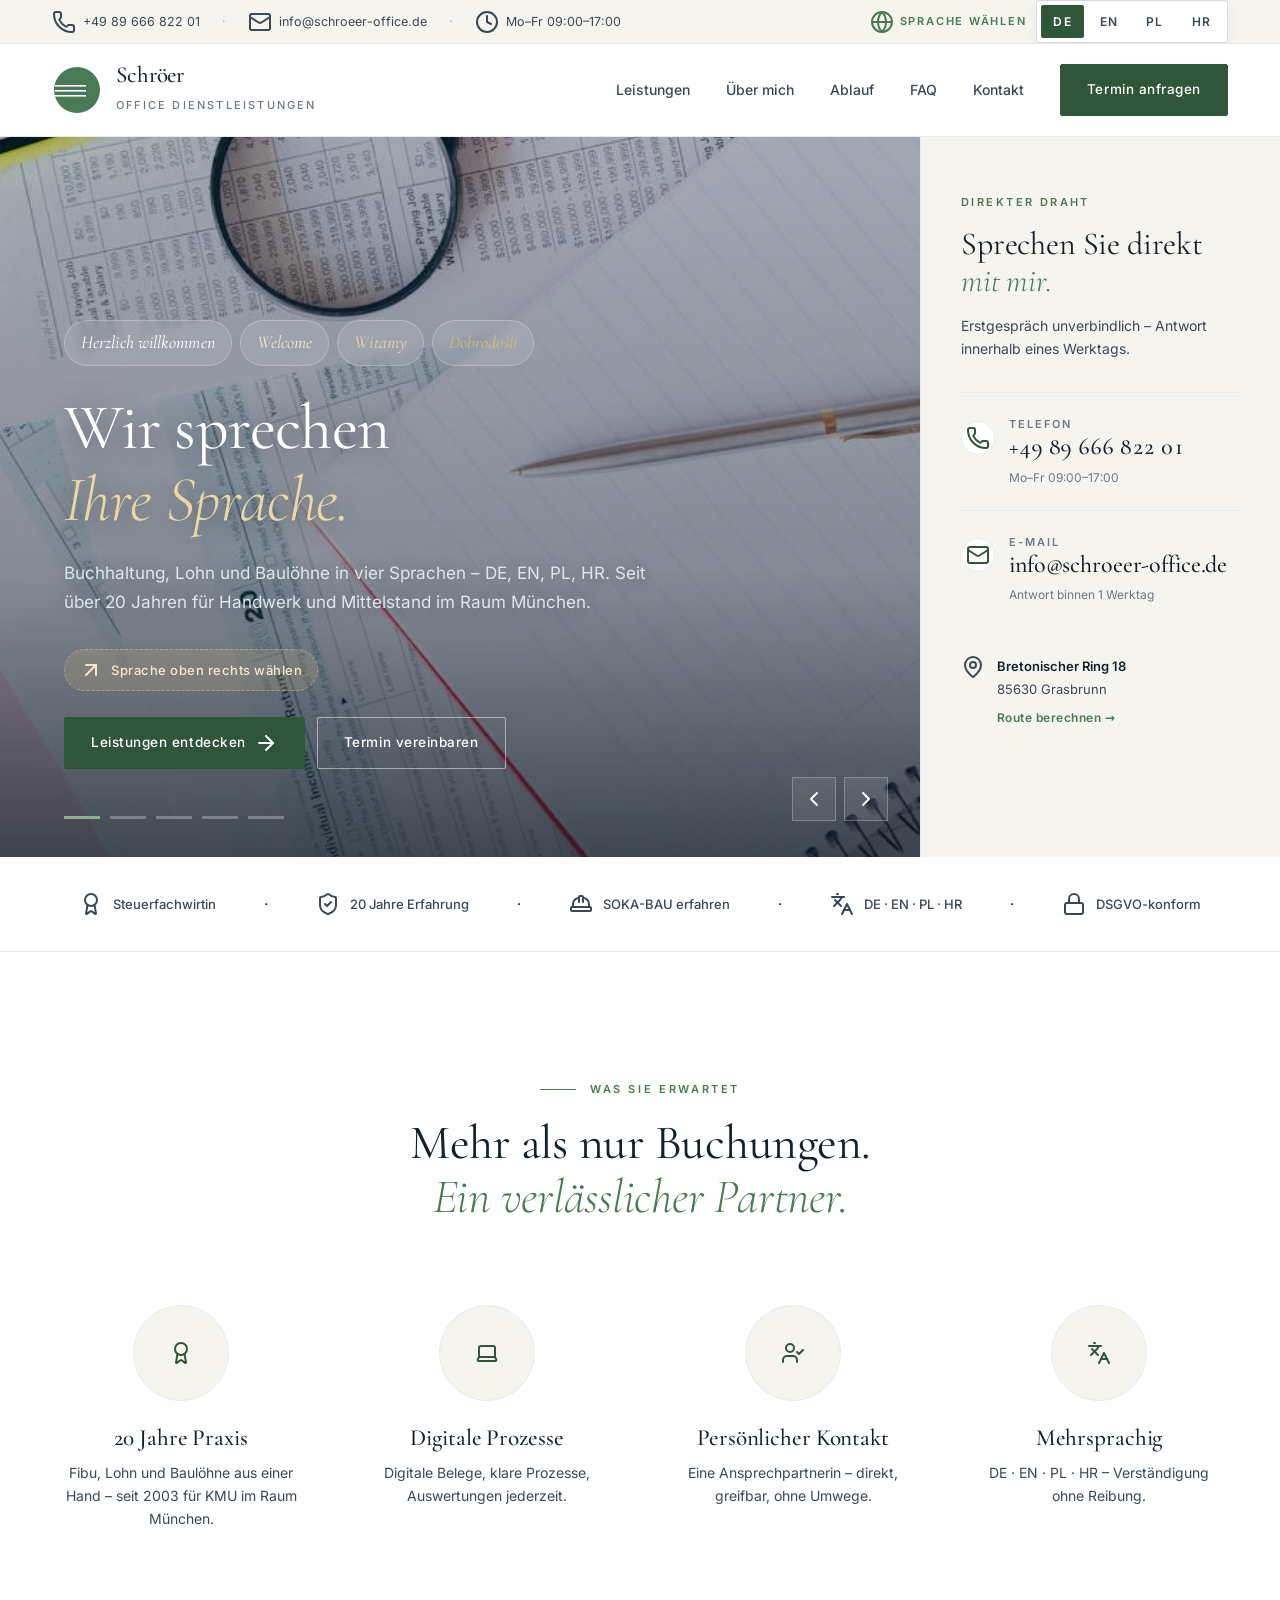
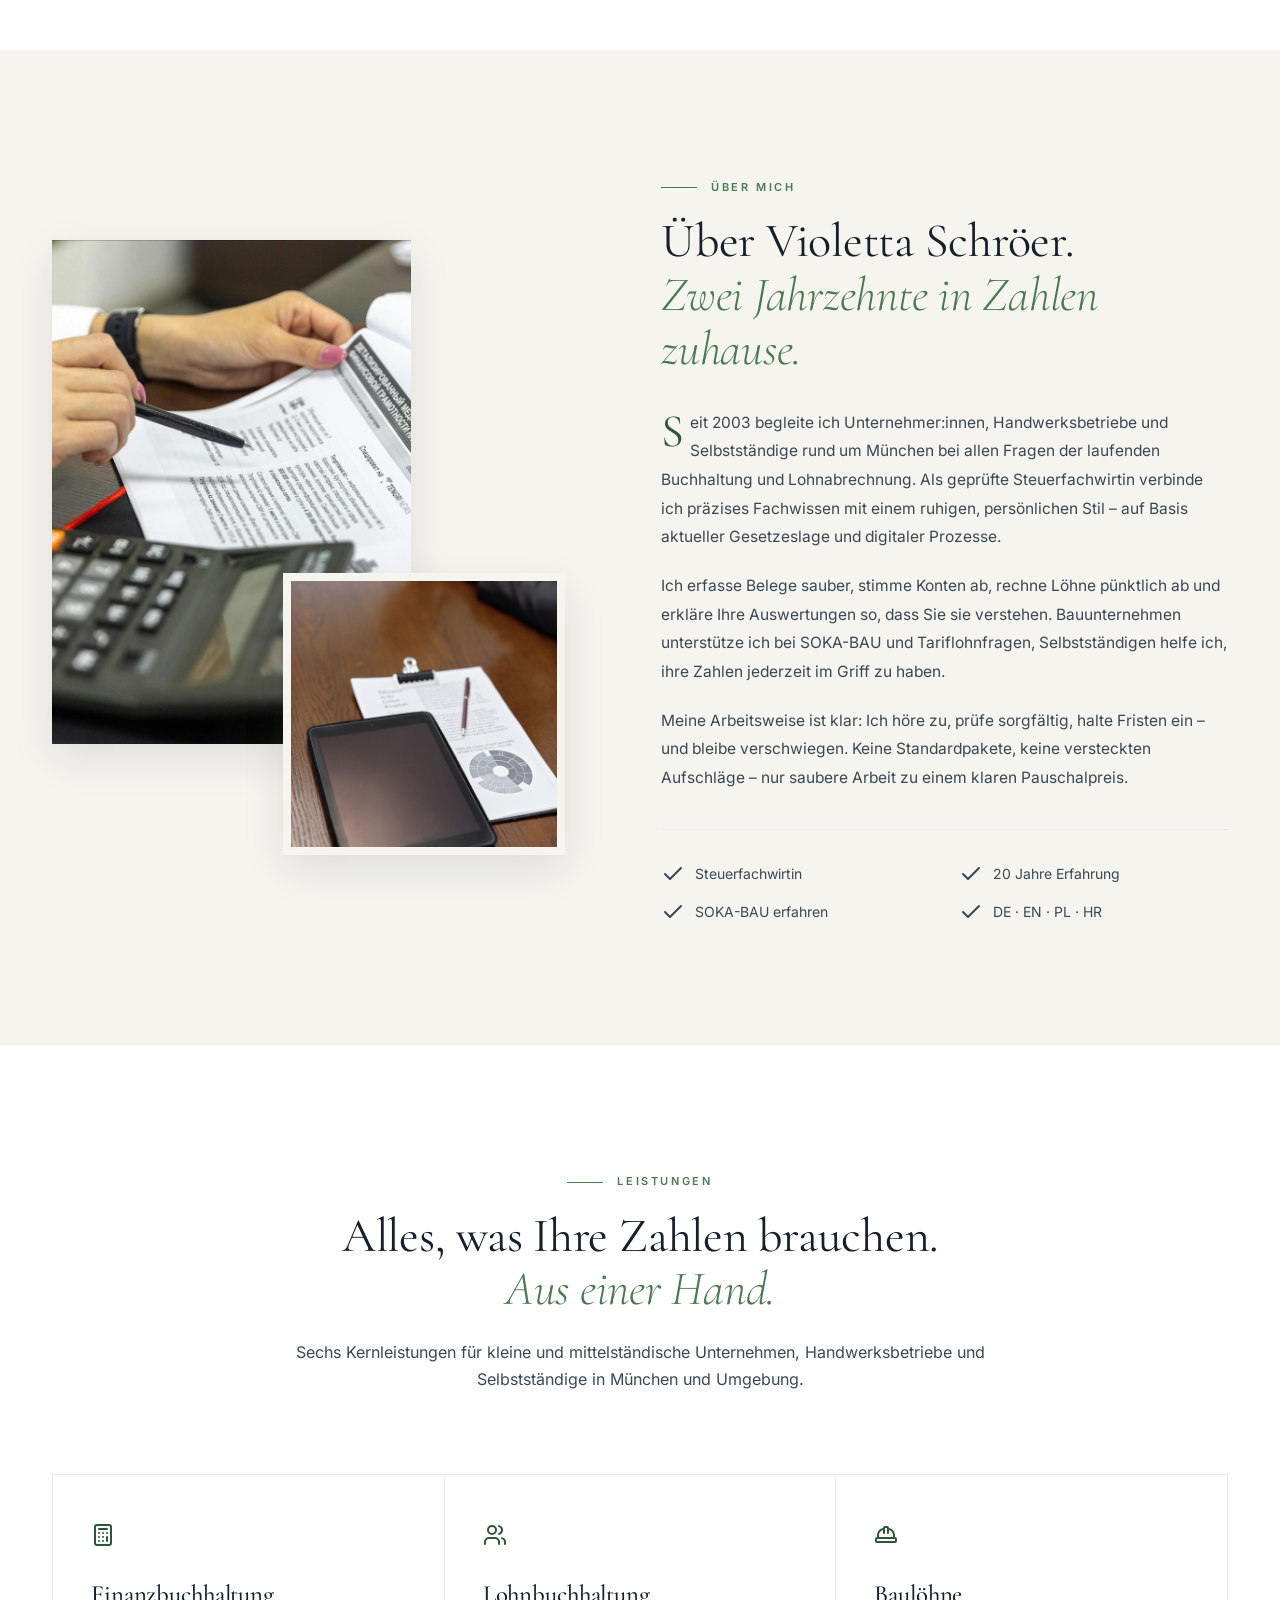
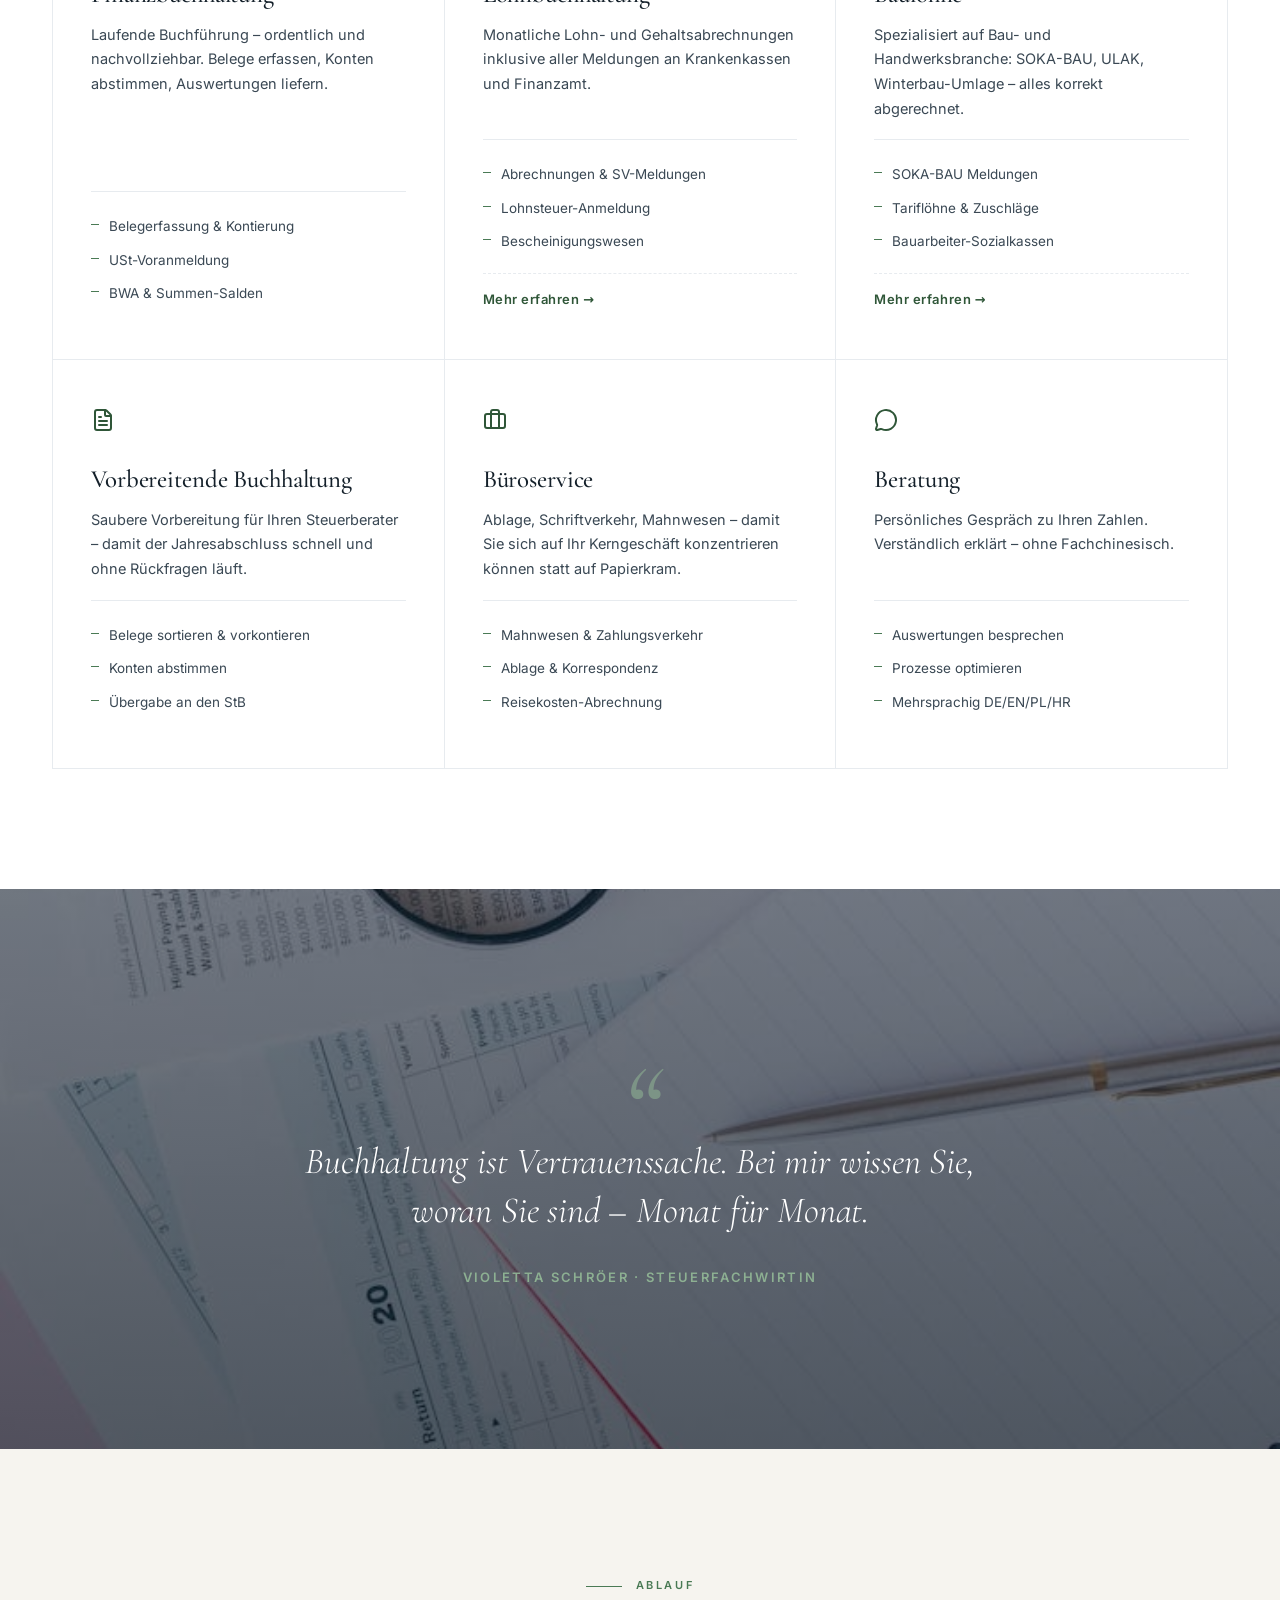
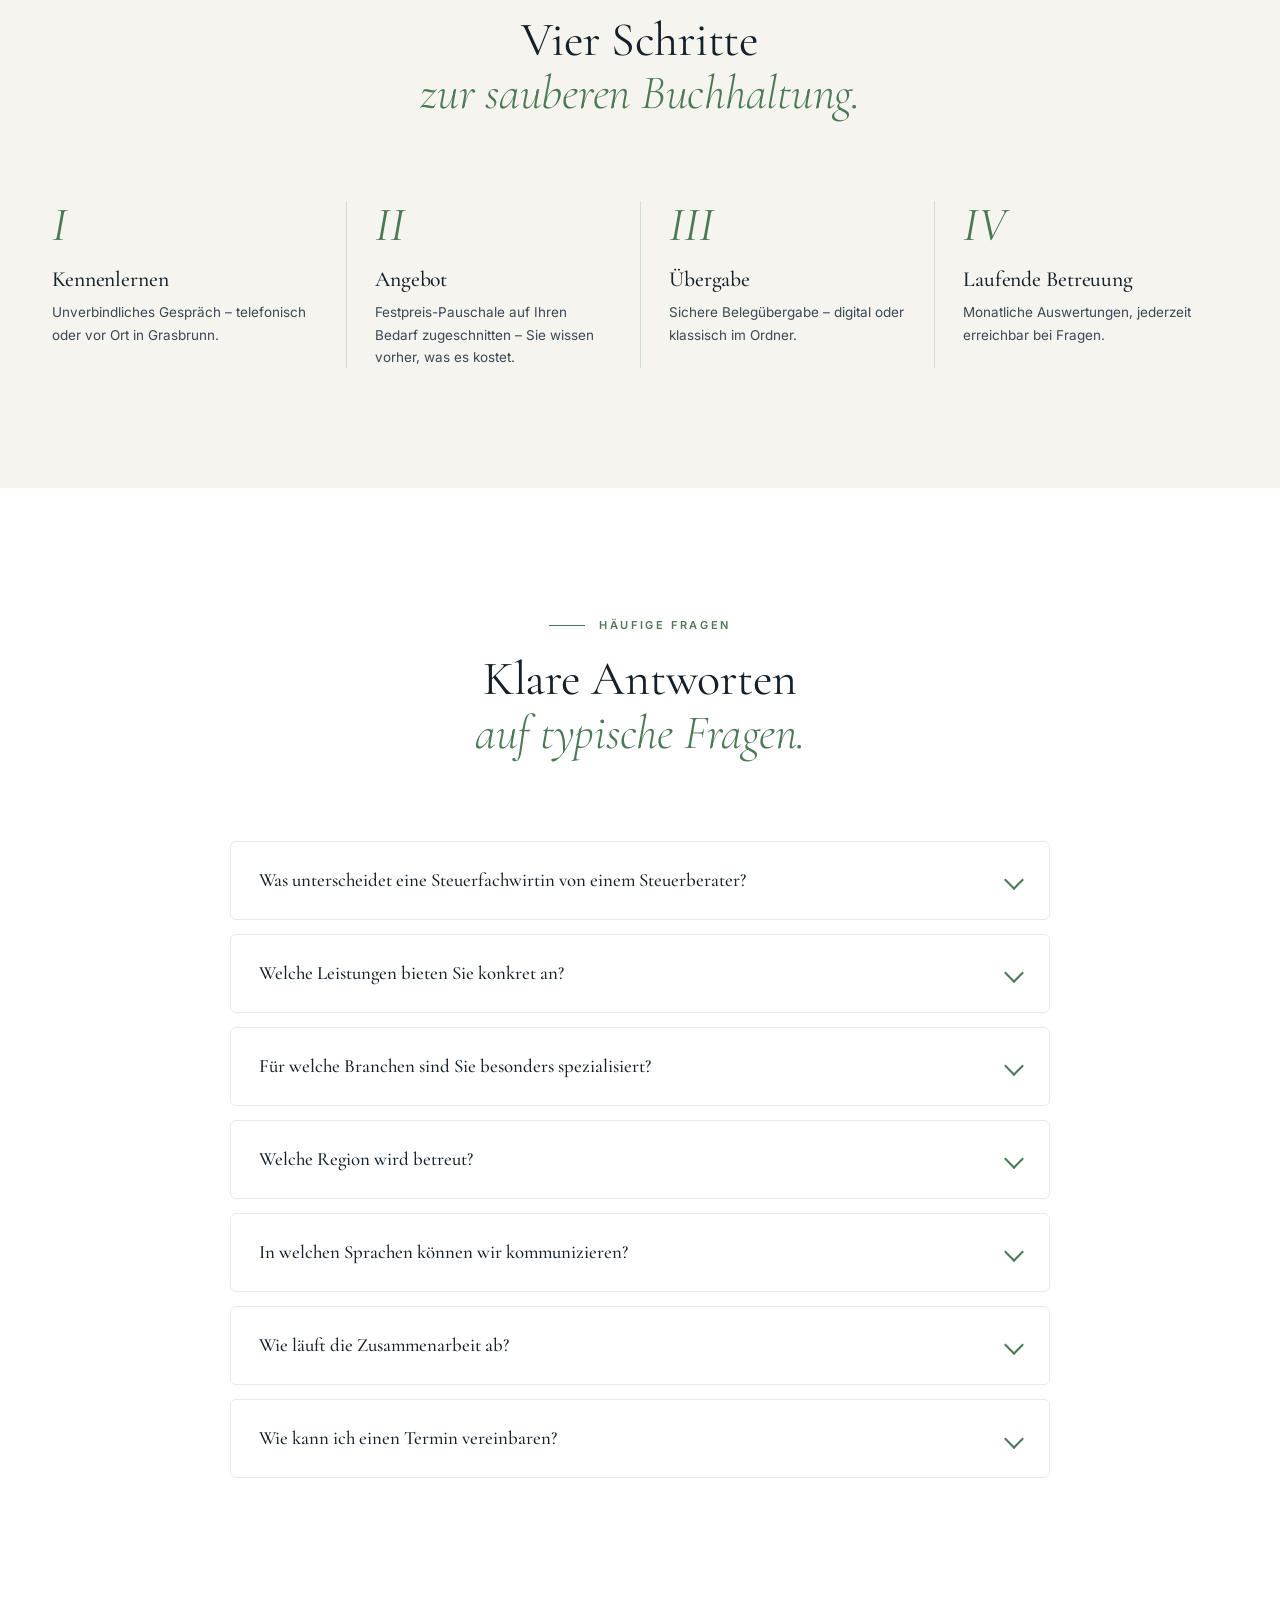
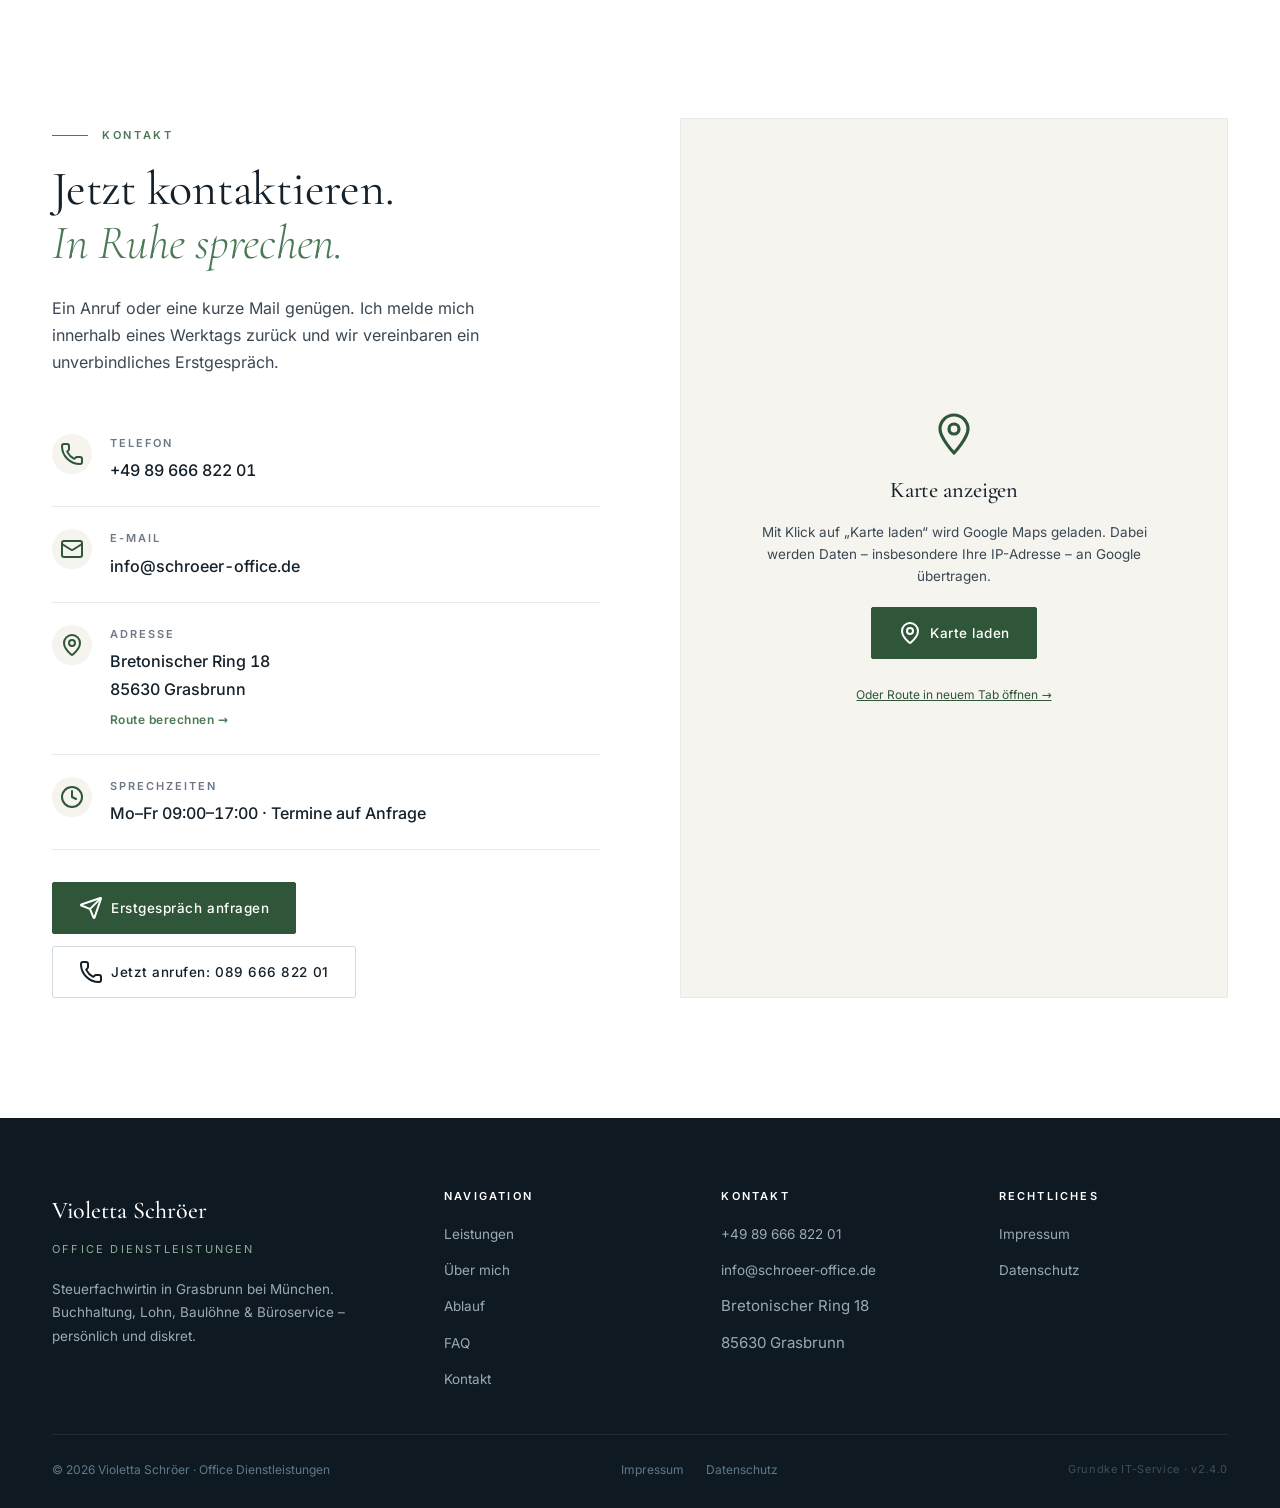
==== commit 6f20ffb9: "feat(website): VC-Link raus, /tree mobil kompakt + Sprachwechsel, Foto-Platzhalter ersetzt - index.h" ====
--- a/index.html
+++ b/index.html
@@ -233,11 +233,6 @@
         <a href="/pl/" data-lang="pl" hreflang="pl" rel="alternate">PL</a>
         <a href="/hr/" data-lang="hr" hreflang="hr" rel="alternate">HR</a>
       </div>
-      <!-- TEMP: interner Schnellzugriff Visitenkarte (vor Go-Live entfernen) -->
-      <a href="/visitenkarte.html" target="_blank" rel="noopener" id="temp-vk-btn" title="Visitenkarte ansehen (intern, temporaer)" style="display:inline-flex;align-items:center;gap:6px;margin-left:14px;padding:5px 11px;background:#2f5638;color:#fff;border-radius:7px;font-size:12px;font-weight:600;text-decoration:none;white-space:nowrap;">
-        <svg width="14" height="14" viewBox="0 0 24 24" fill="none" stroke="currentColor" stroke-width="2" stroke-linecap="round" stroke-linejoin="round" aria-hidden="true"><rect x="2" y="5" width="20" height="14" rx="2"/><circle cx="8" cy="11" r="2"/><path d="M14 9h4M14 13h4M6 16h7"/></svg>
-        <span>Visitenkarte</span>
-      </a>
     </div>
   </div>
 </div>
@@ -523,8 +518,8 @@
     <div class="about-grid">
       <div class="about-photos">
         <div class="frame" aria-hidden="true"></div>
-        <div class="main-photo" style="background:linear-gradient(135deg,#eef2ee,#d9e4dc);display:flex;align-items:center;justify-content:center;text-align:center;"
-             role="img" aria-label="Portrait Violetta Schröer (Platzhalter, Foto folgt)"><span style="color:#5b6b60;font:600 14px/1.5 'Inter',sans-serif;letter-spacing:.04em;">Foto folgt</span></div>
+        <div class="main-photo" style="background-image:url('assets/img/hero/slide2-schreibtisch.jpg');"
+             role="img" aria-label="Buchhaltung am Schreibtisch – Belege, Taschenrechner und Unterlagen"></div>
         <div class="small-photo" style="background-image:url('assets/img/hero/about-tablet.jpg');" aria-hidden="true"></div>
       </div>
       <div class="about-text">
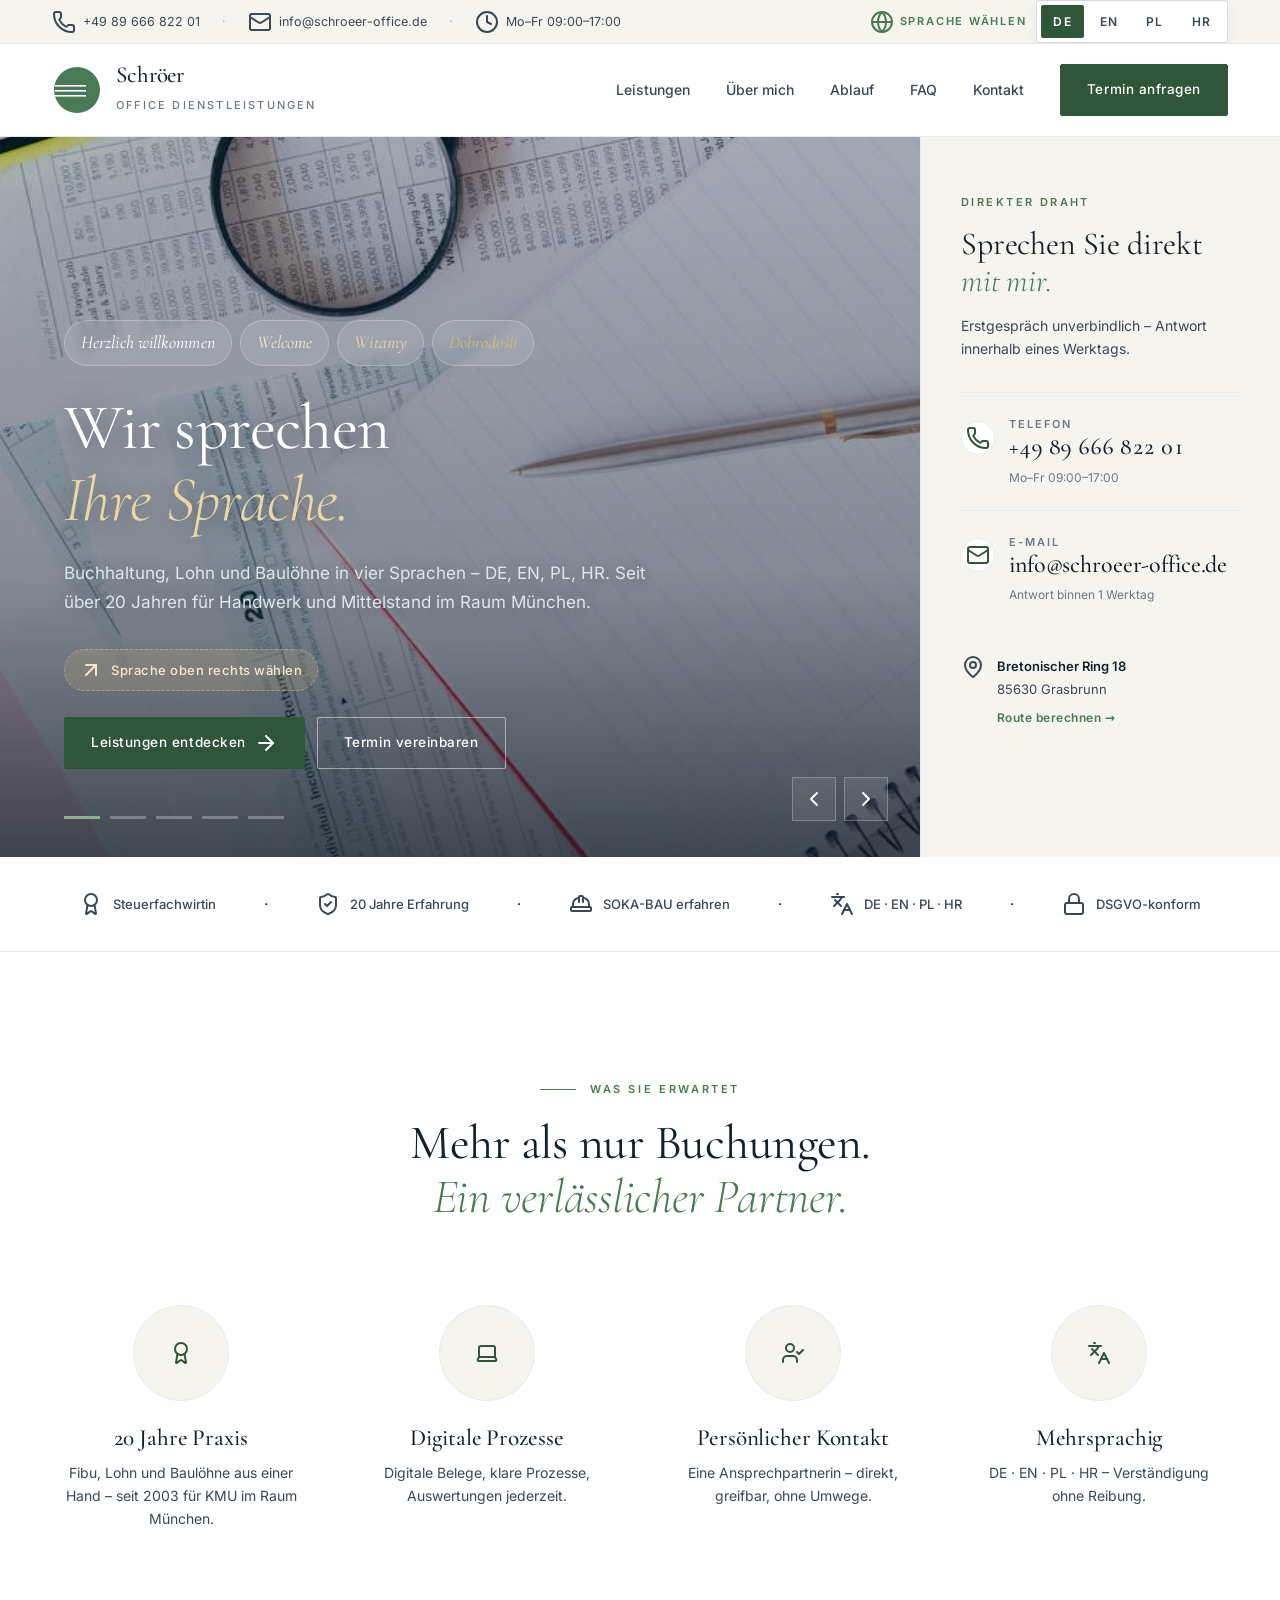
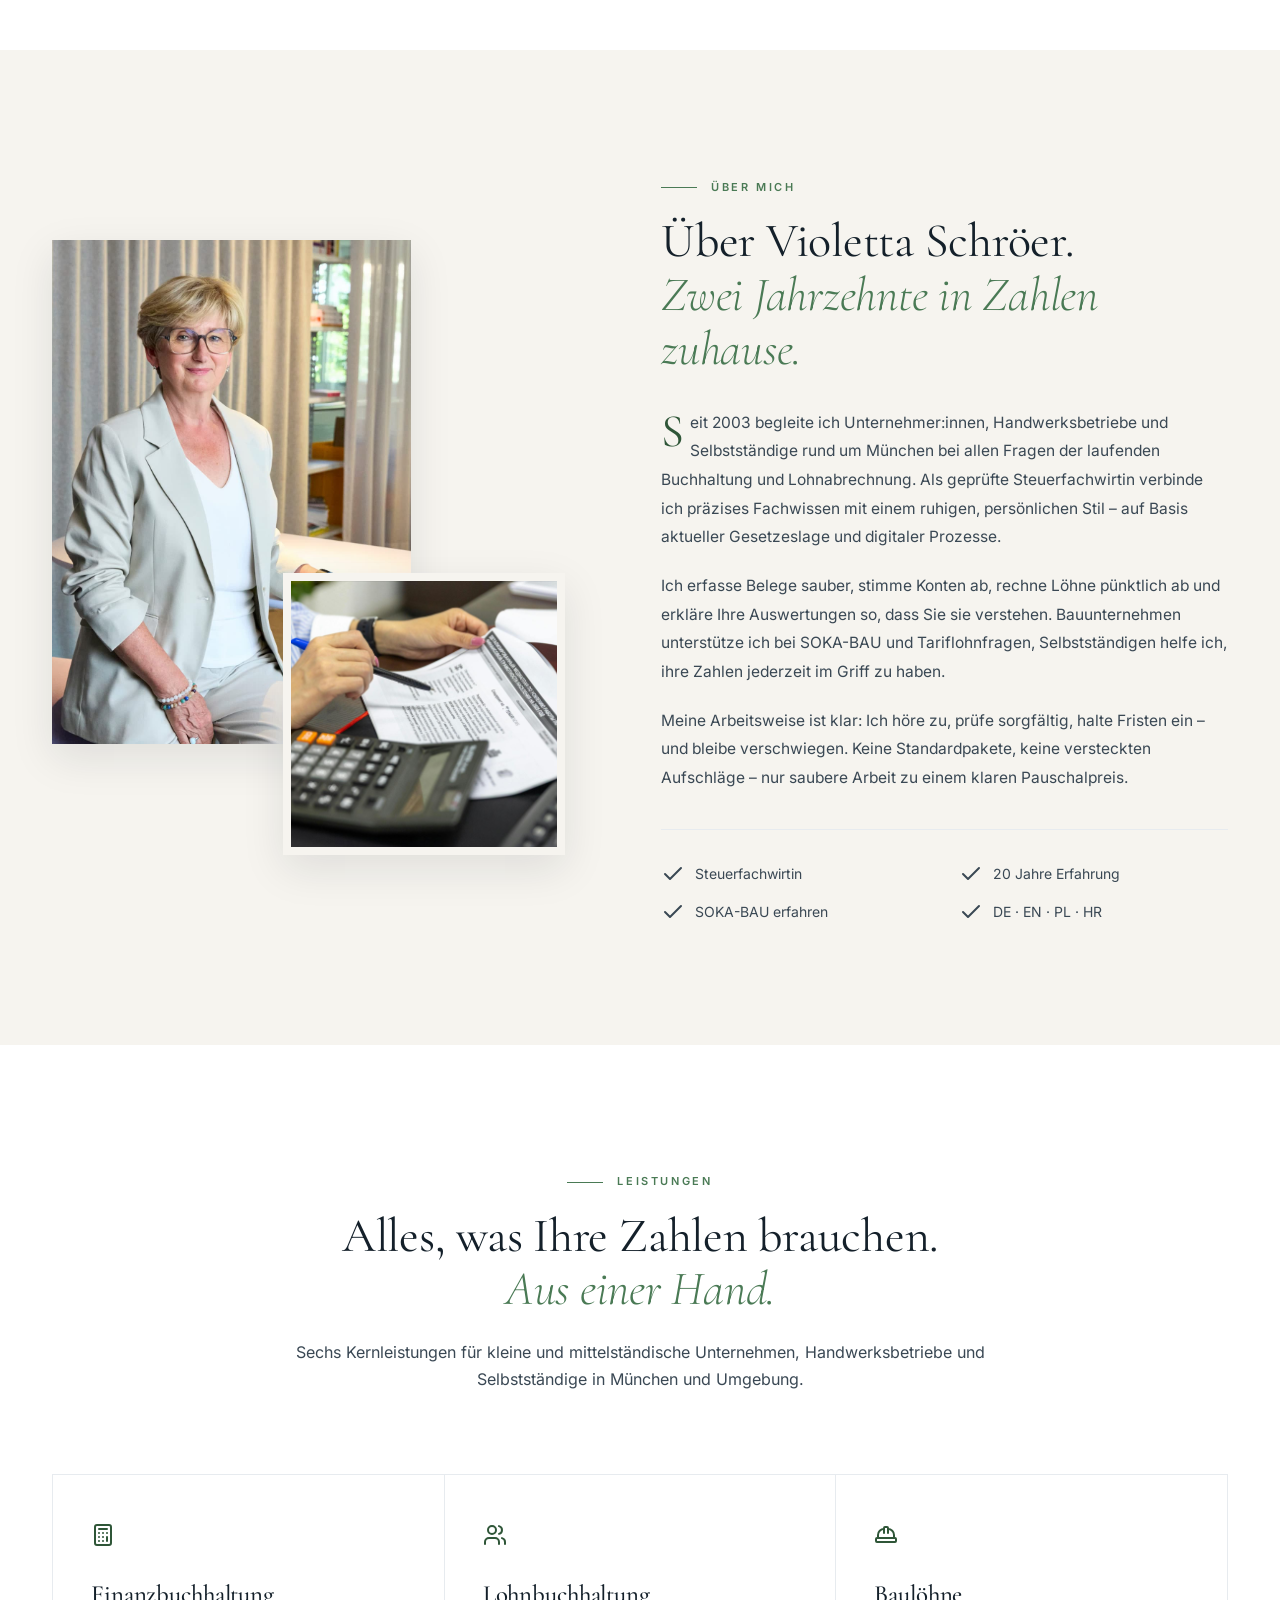
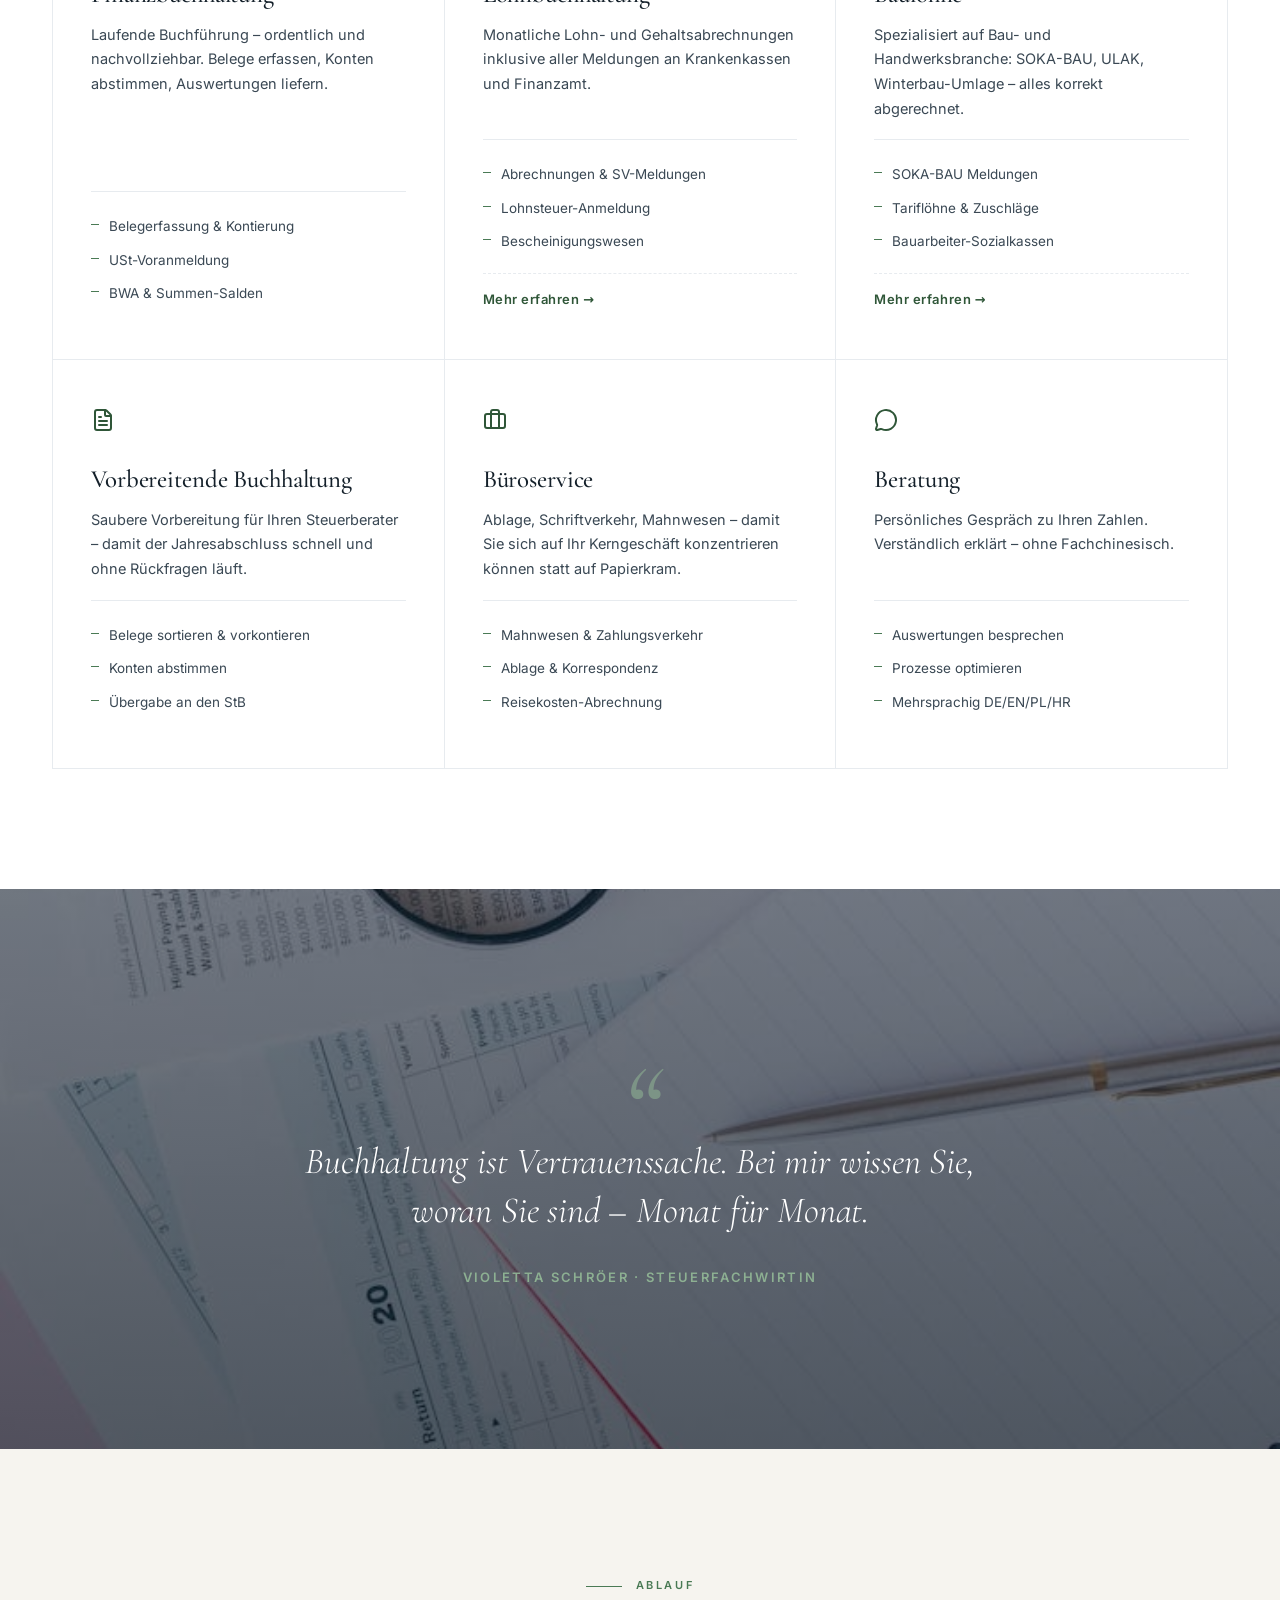
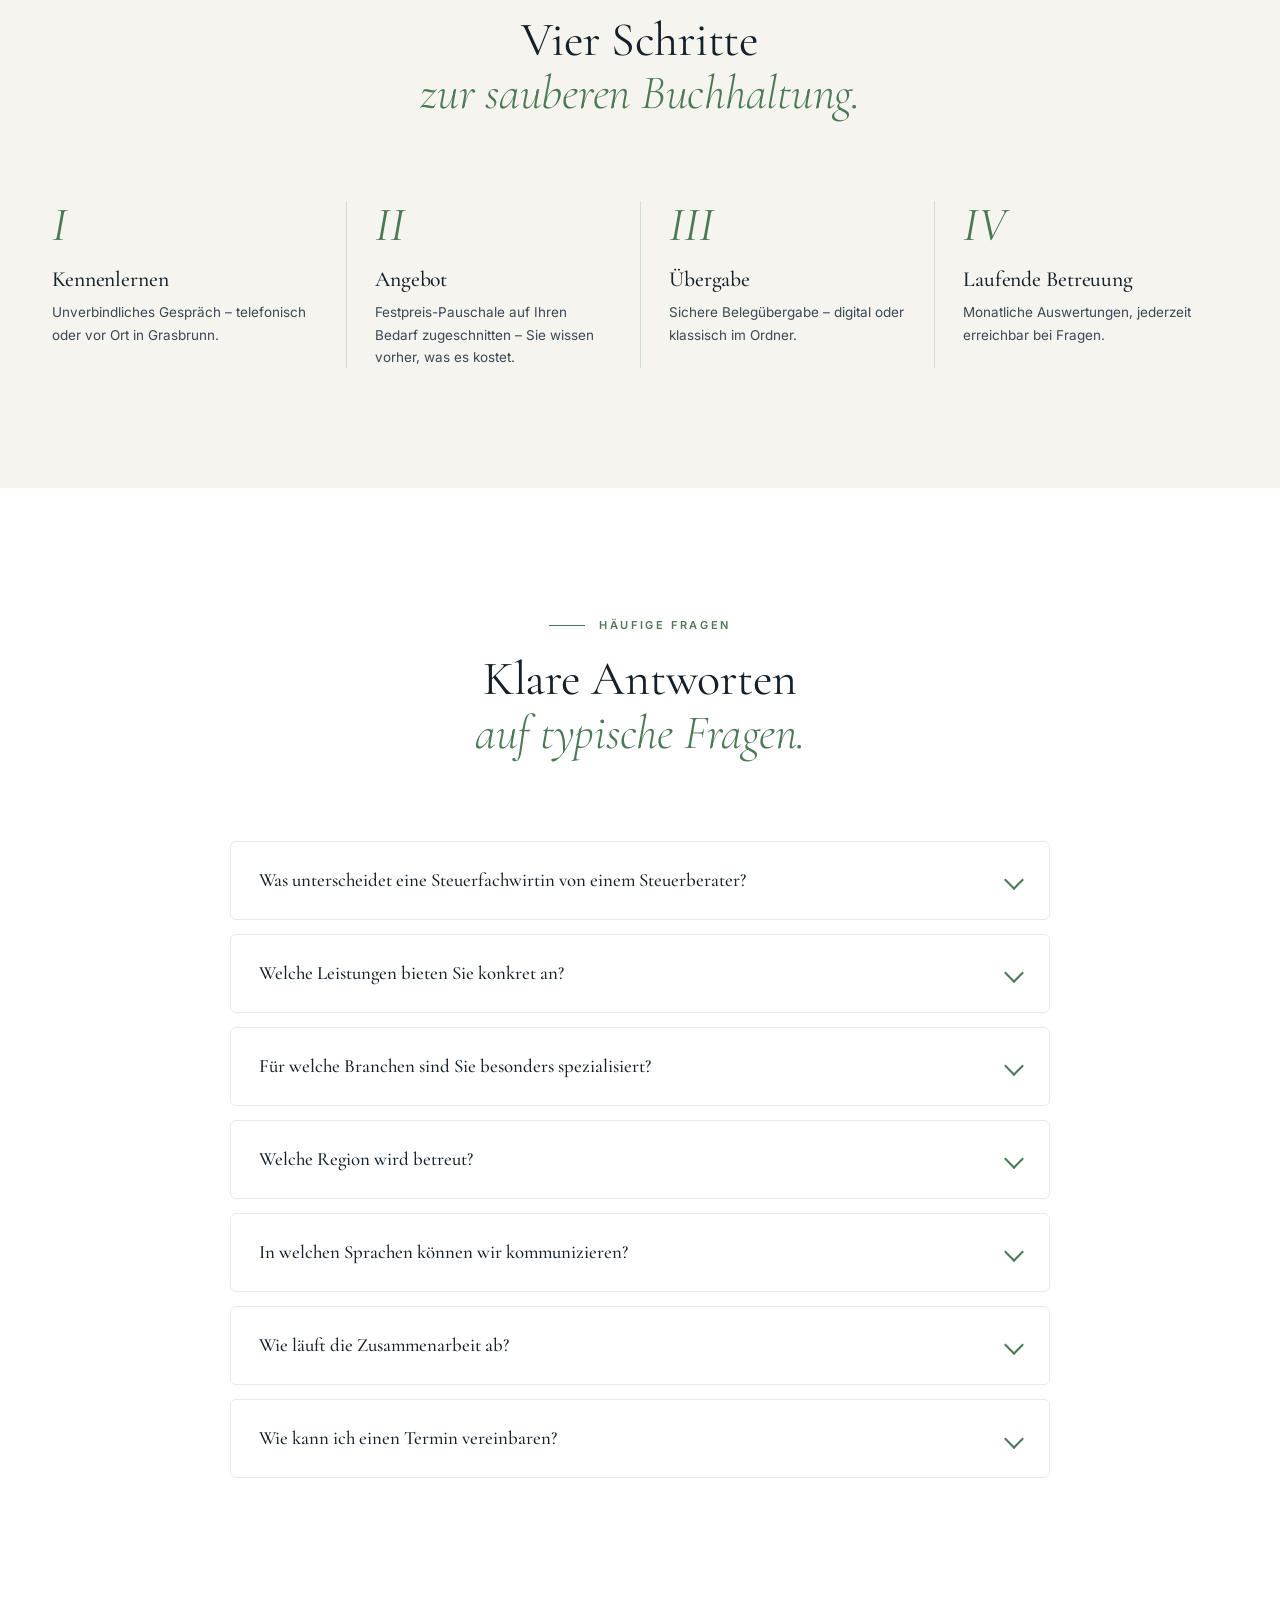
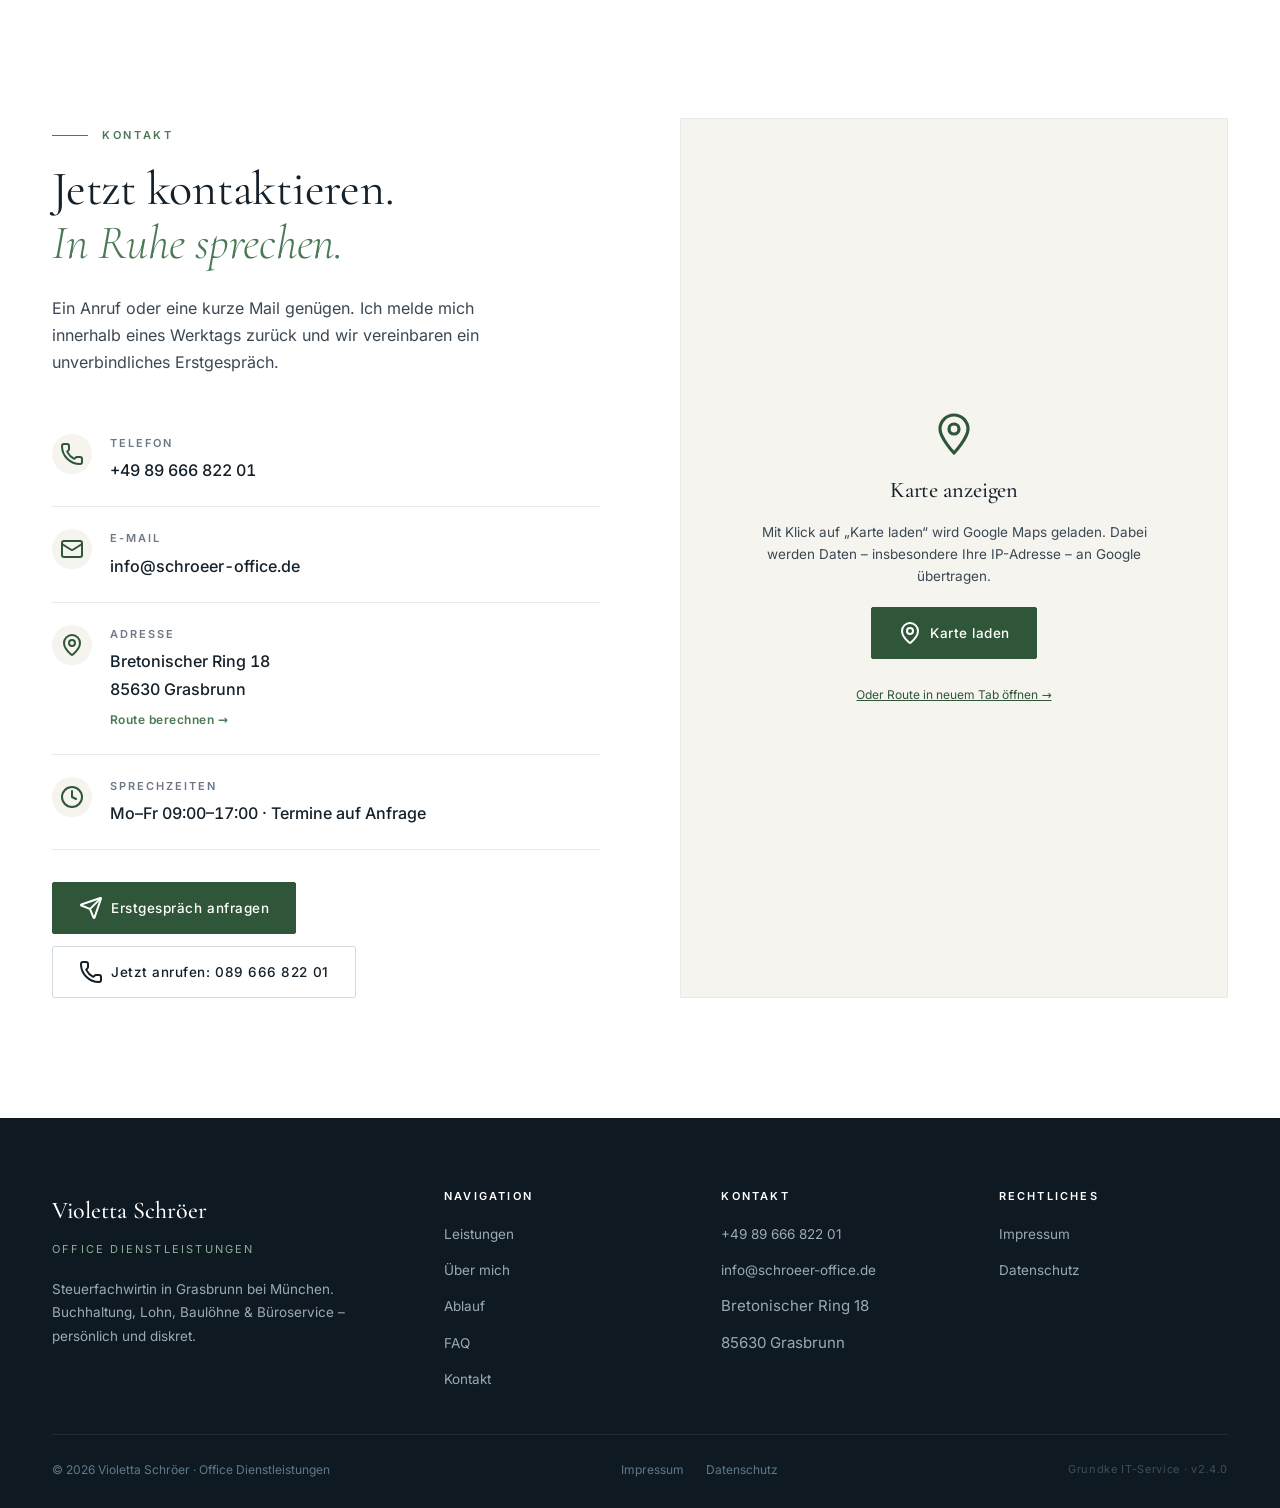
==== commit e975428b: "feat(about): Portrait von Frau Schroeer als grosses Bild im Ueber-mich-Bereich - neues Foto assets/i" ====
--- a/index.html
+++ b/index.html
@@ -518,9 +518,9 @@
     <div class="about-grid">
       <div class="about-photos">
         <div class="frame" aria-hidden="true"></div>
-        <div class="main-photo" style="background-image:url('assets/img/hero/slide2-schreibtisch.jpg');"
-             role="img" aria-label="Buchhaltung am Schreibtisch – Belege, Taschenrechner und Unterlagen"></div>
-        <div class="small-photo" style="background-image:url('assets/img/hero/about-tablet.jpg');" aria-hidden="true"></div>
+        <div class="main-photo" style="background-image:url('assets/img/hero/about-violetta.jpg');"
+             role="img" aria-label="Violetta Schröer, Steuerfachwirtin in Grasbrunn bei München"></div>
+        <div class="small-photo" style="background-image:url('assets/img/hero/slide2-schreibtisch.jpg');" aria-hidden="true"></div>
       </div>
       <div class="about-text">
         <span class="eyebrow-c" data-i18n="about_eyebrow">Über mich</span>
--- a/assets/css/main.css
+++ b/assets/css/main.css
@@ -802,7 +802,7 @@
   .usp-grid{ grid-template-columns:repeat(2,1fr); gap:40px 24px; }
   .svc-grid{ grid-template-columns:repeat(2,1fr); }
   .about-grid{ grid-template-columns:1fr; gap:60px; }
-  .about-photos{ max-width:460px; margin:0 auto; }
+  .about-photos{ width:100%; max-width:460px; margin:0 auto; }
   .process-grid{ grid-template-columns:repeat(2,1fr); gap:48px 24px; }
   .step{ border-left:0; padding-left:0; }
   .contact-grid{ grid-template-columns:1fr; gap:48px; }
@@ -821,7 +821,8 @@
   .menu-toggle{ display:inline-flex; }
 }
 @media (max-width:600px){
-  .topbar .meta .hide-sm{ display:none; }
+  /* Handy: Telefon + Oeffnungszeiten ausblenden, nur Sprachwahl zeigen (Platz fuer Sprachen) */
+  .topbar .meta{ display:none; }
   .svc-grid{ grid-template-columns:1fr; }
   .usp-grid{ grid-template-columns:1fr; gap:36px; }
   .foot-grid{ grid-template-columns:1fr; }
@@ -844,7 +845,7 @@
   .faq summary{ font-size:1.05rem; padding:18px 22px; }
   .faq .answer{ padding:0 22px 20px; font-size:14.5px; }
   .topbar .wrap{ flex-wrap:wrap; min-height:0; padding:8px 16px; }
-  .lang-wrap{ width:100%; justify-content:flex-end; padding-top:6px; }
+  .lang-wrap{ width:100%; justify-content:center; padding-top:0; }
   header.site .wrap{ padding:0 18px; min-height:72px; }
   .logo .name{ font-size:20px; }
 }
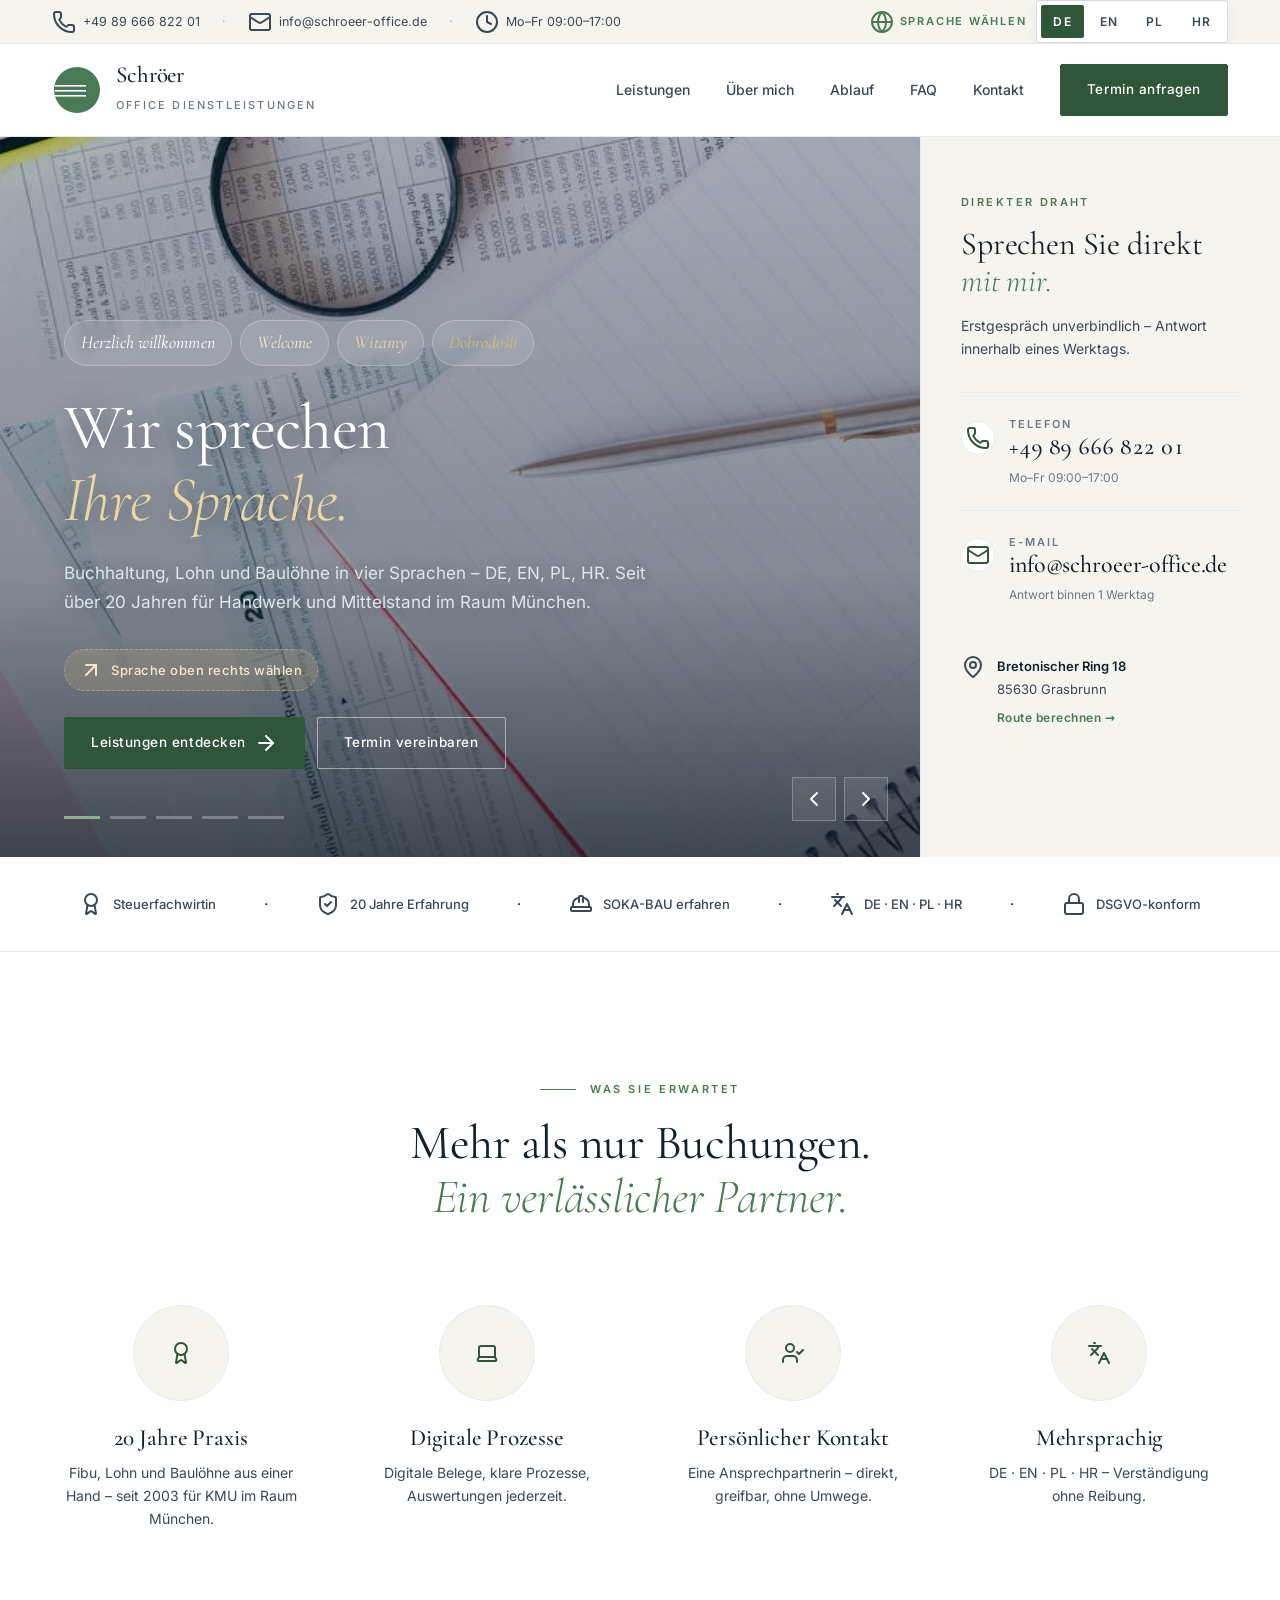
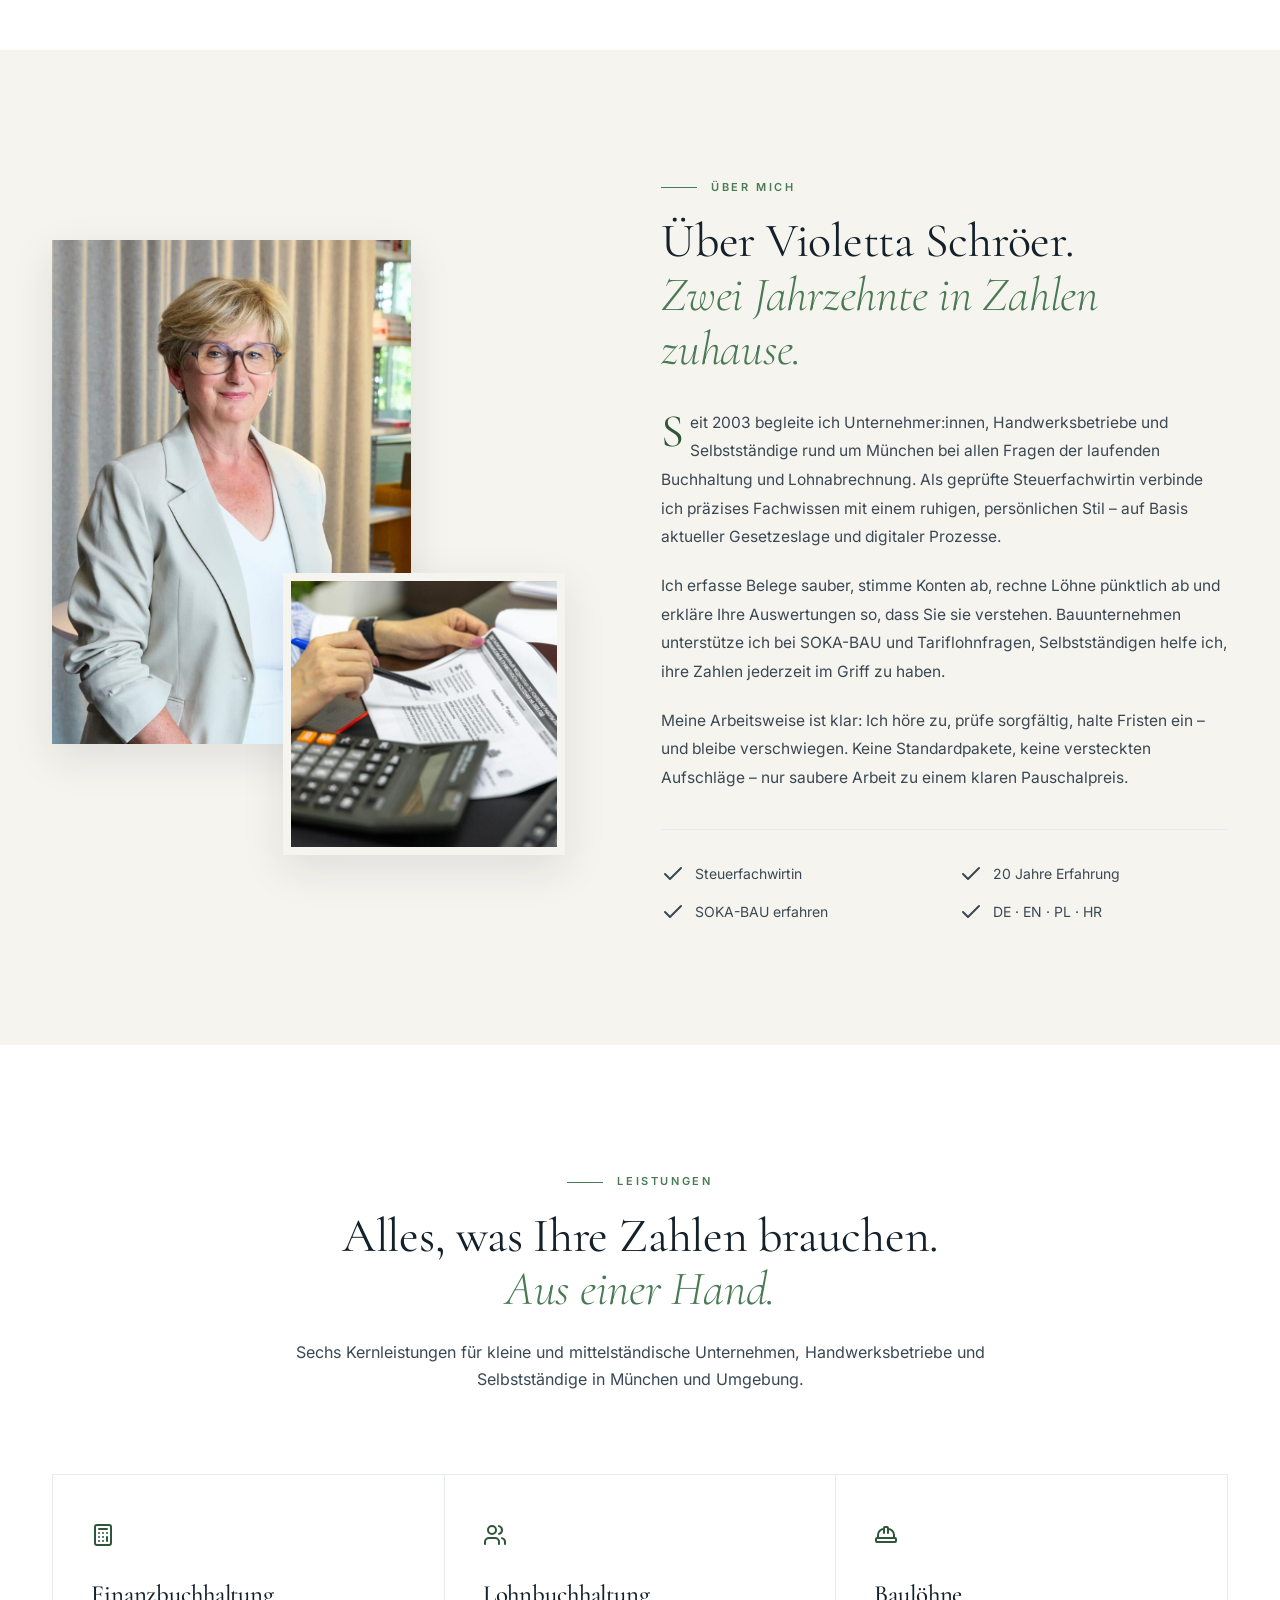
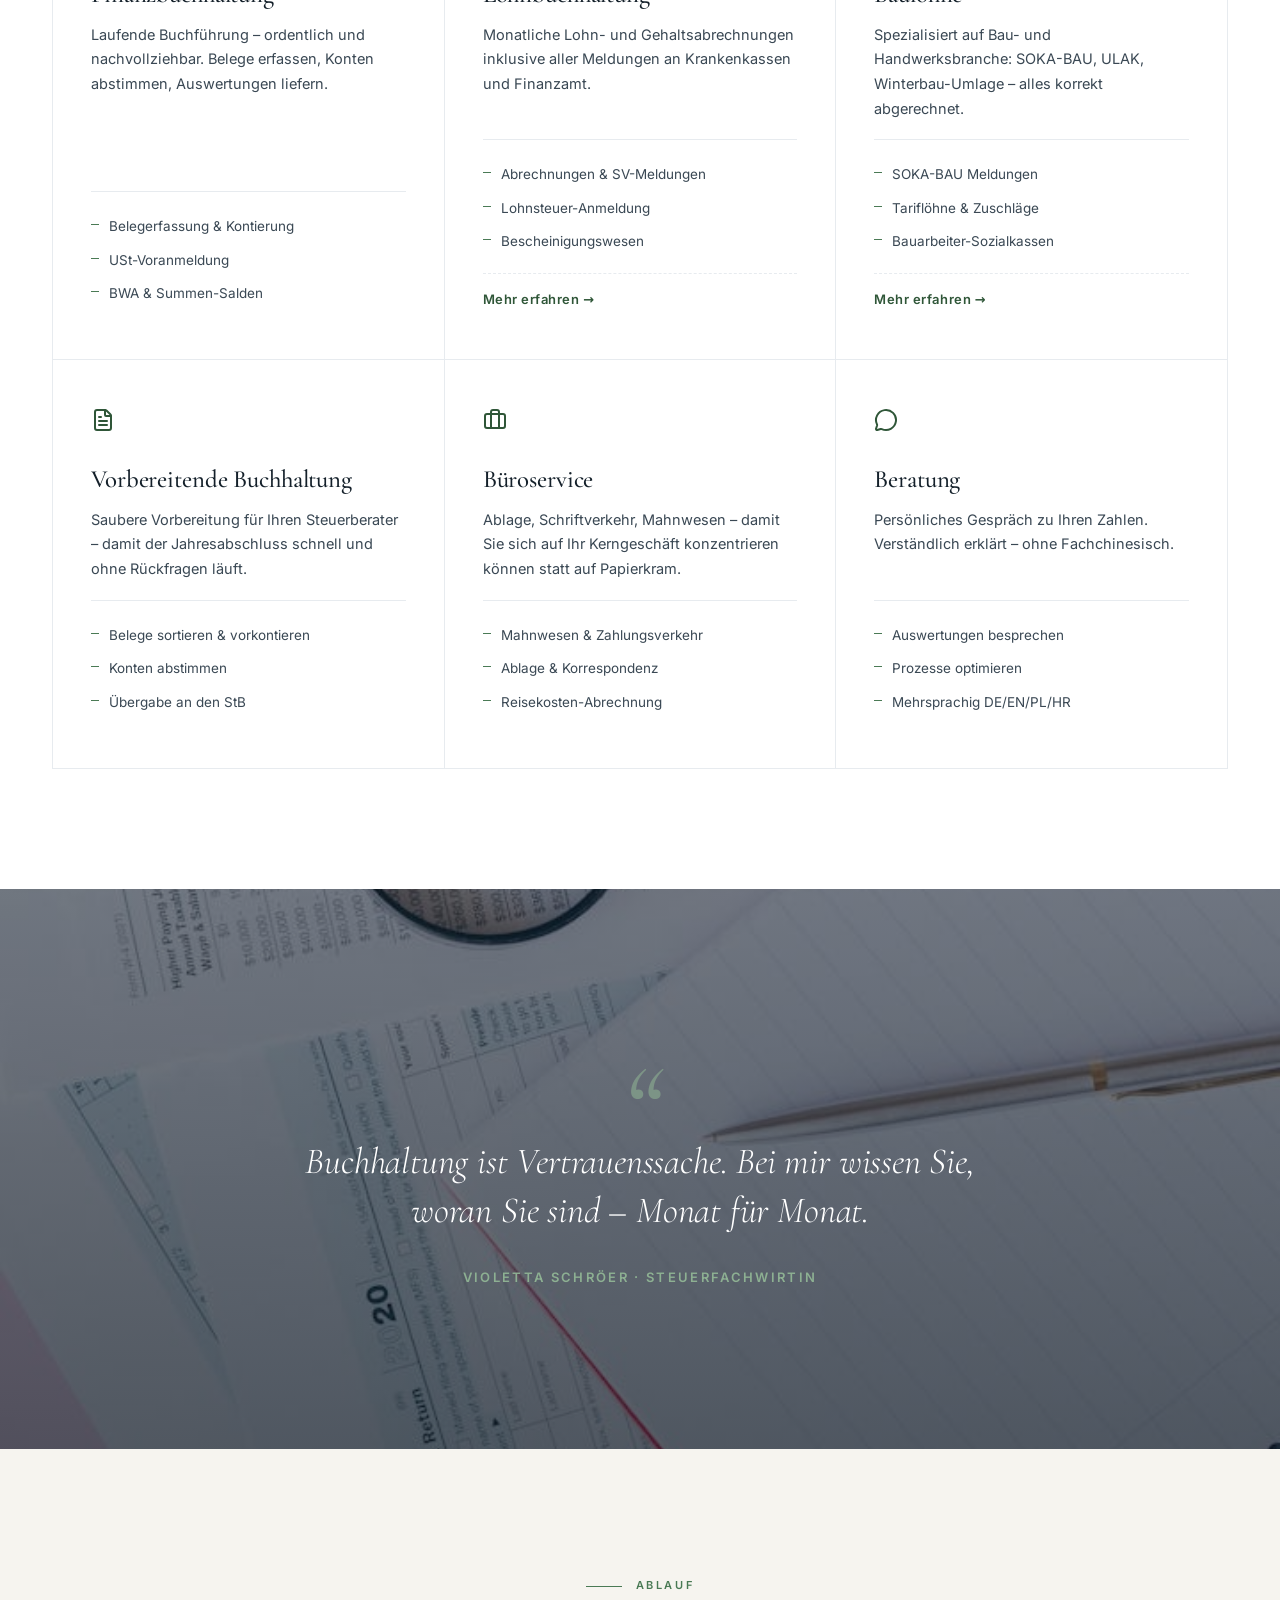
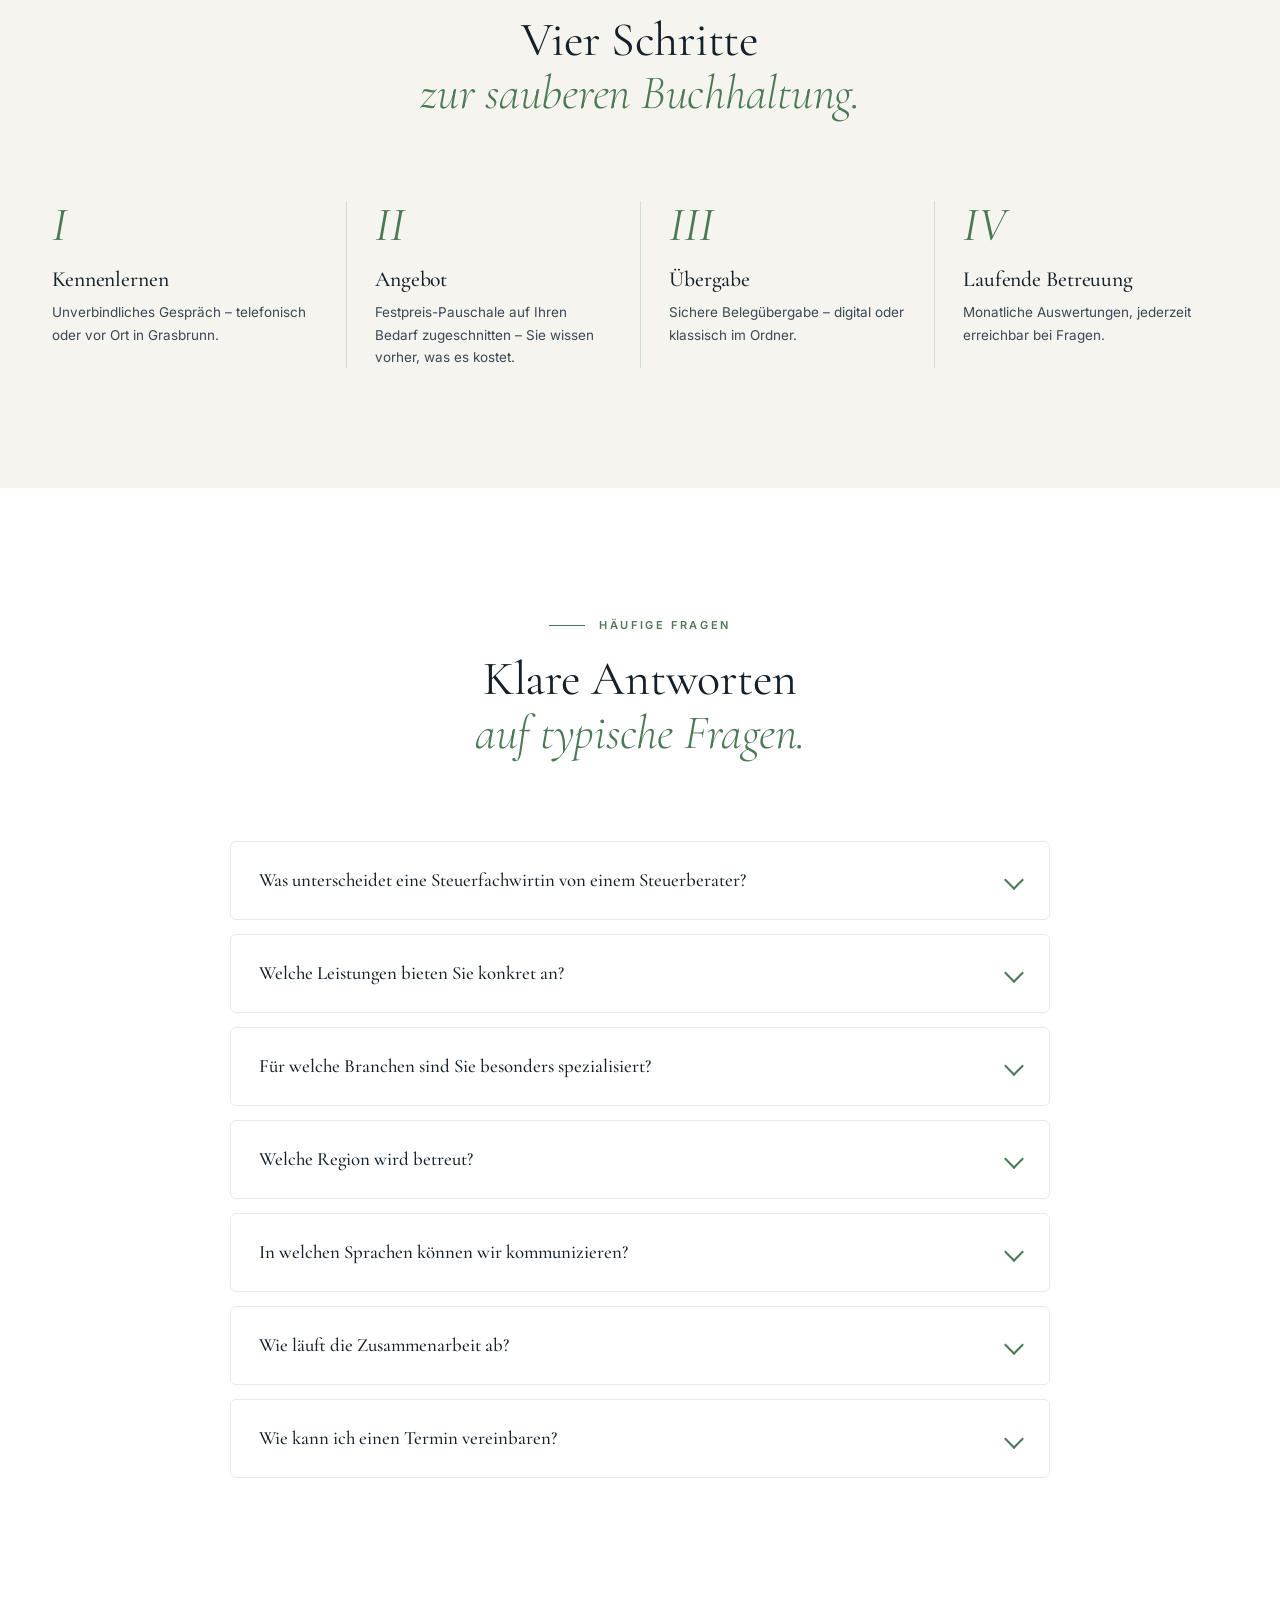
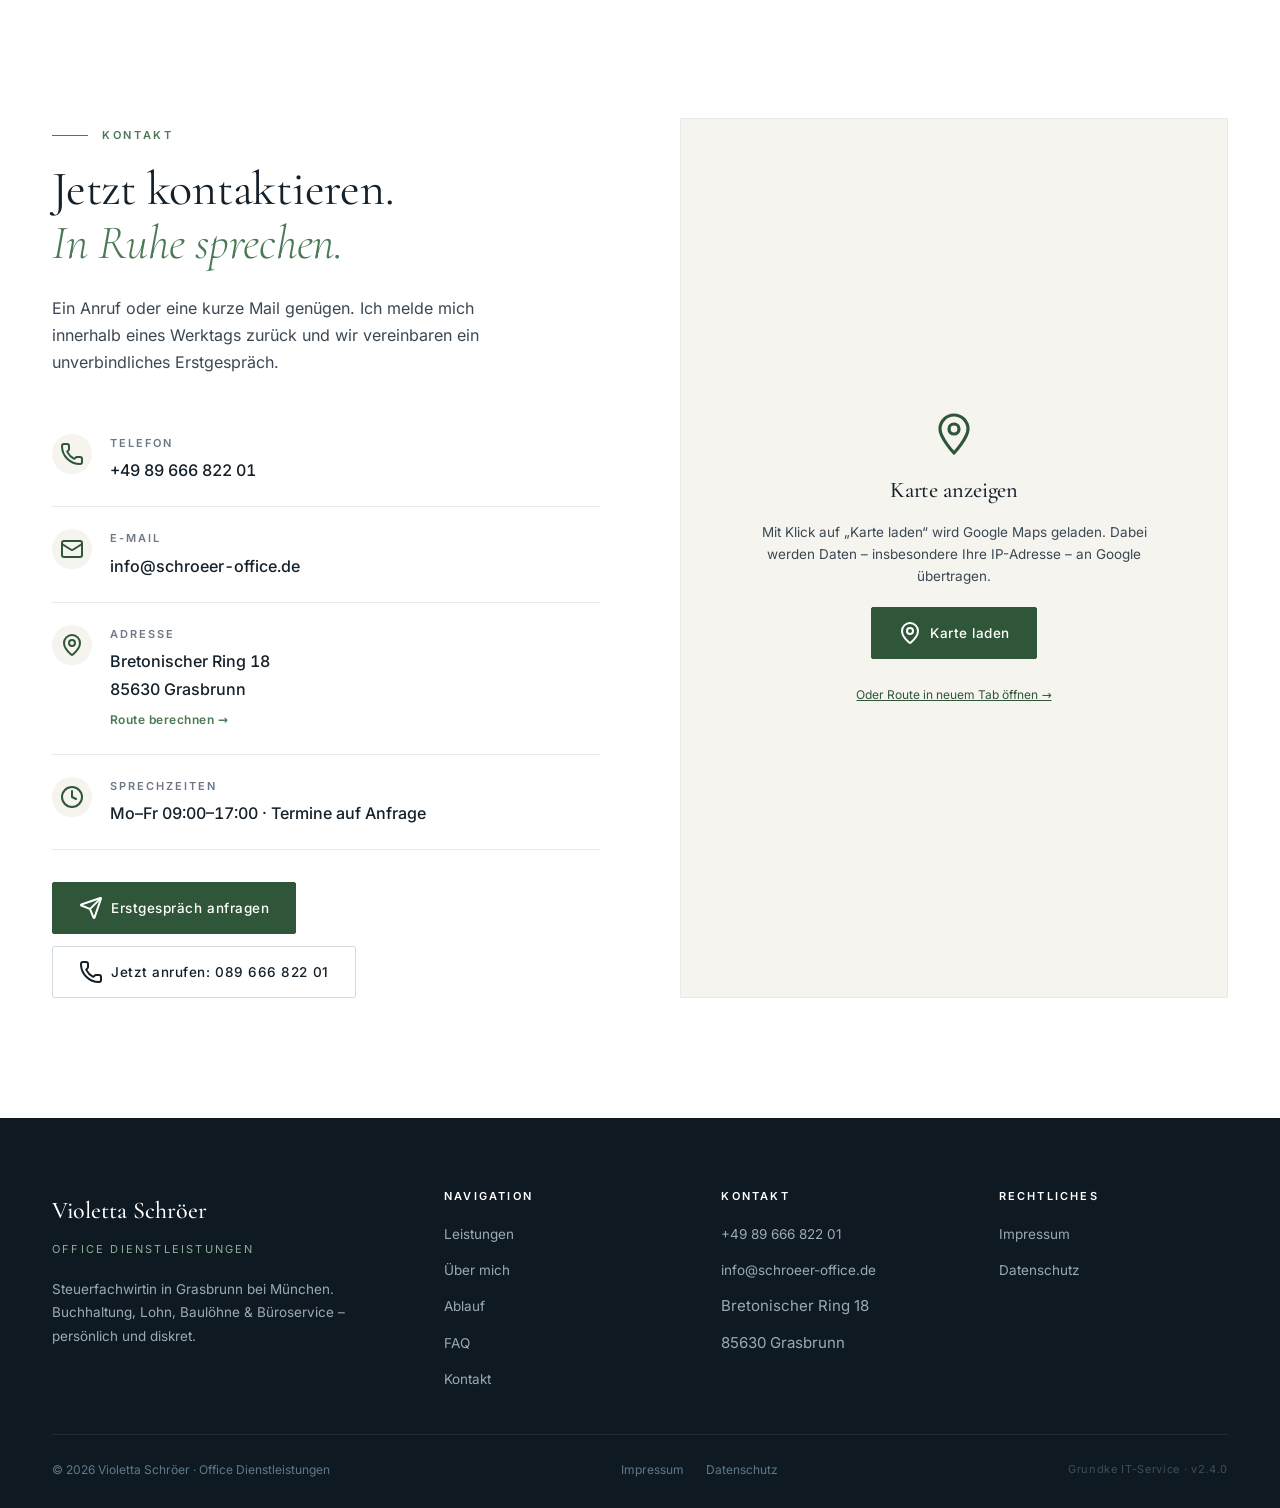
==== commit f0e9b4ce: "feat(seo): Portraet in strukturierten Daten und Vorschaubild, engerer About-Zuschnitt - schema.org i" ====
--- a/index.html
+++ b/index.html
@@ -99,7 +99,7 @@
   "alternateName": "Schröer Office Dienstleistungen",
   "description": "Steuerfachwirtin in Grasbrunn bei München. Persönliche Finanzbuchhaltung, Lohnbuchhaltung, Baulöhne und Büroservice für KMU, Handwerk und Selbstständige. Mehrsprachig DE/EN/PL/HR.",
   "url": "https://schroeer-office.de",
-  "image": "https://schroeer-office.de/assets/img/Frau-Schröer.png",
+  "image": "https://schroeer-office.de/assets/img/violetta-schroeer.jpg",
   "telephone": "+498966682201",
   "email": "info@schroeer-office.de",
   "founder": { "@id": "https://schroeer-office.de/#person" },
@@ -158,7 +158,7 @@
     "credentialCategory": "Steuerfachwirtin",
     "recognizedBy": { "@type": "Organization", "name": "IHK München und Oberbayern" }
   },
-  "image": "https://schroeer-office.de/assets/img/Frau-Schröer.png"
+  "image": "https://schroeer-office.de/assets/img/violetta-schroeer.jpg"
 }
 </script>
 
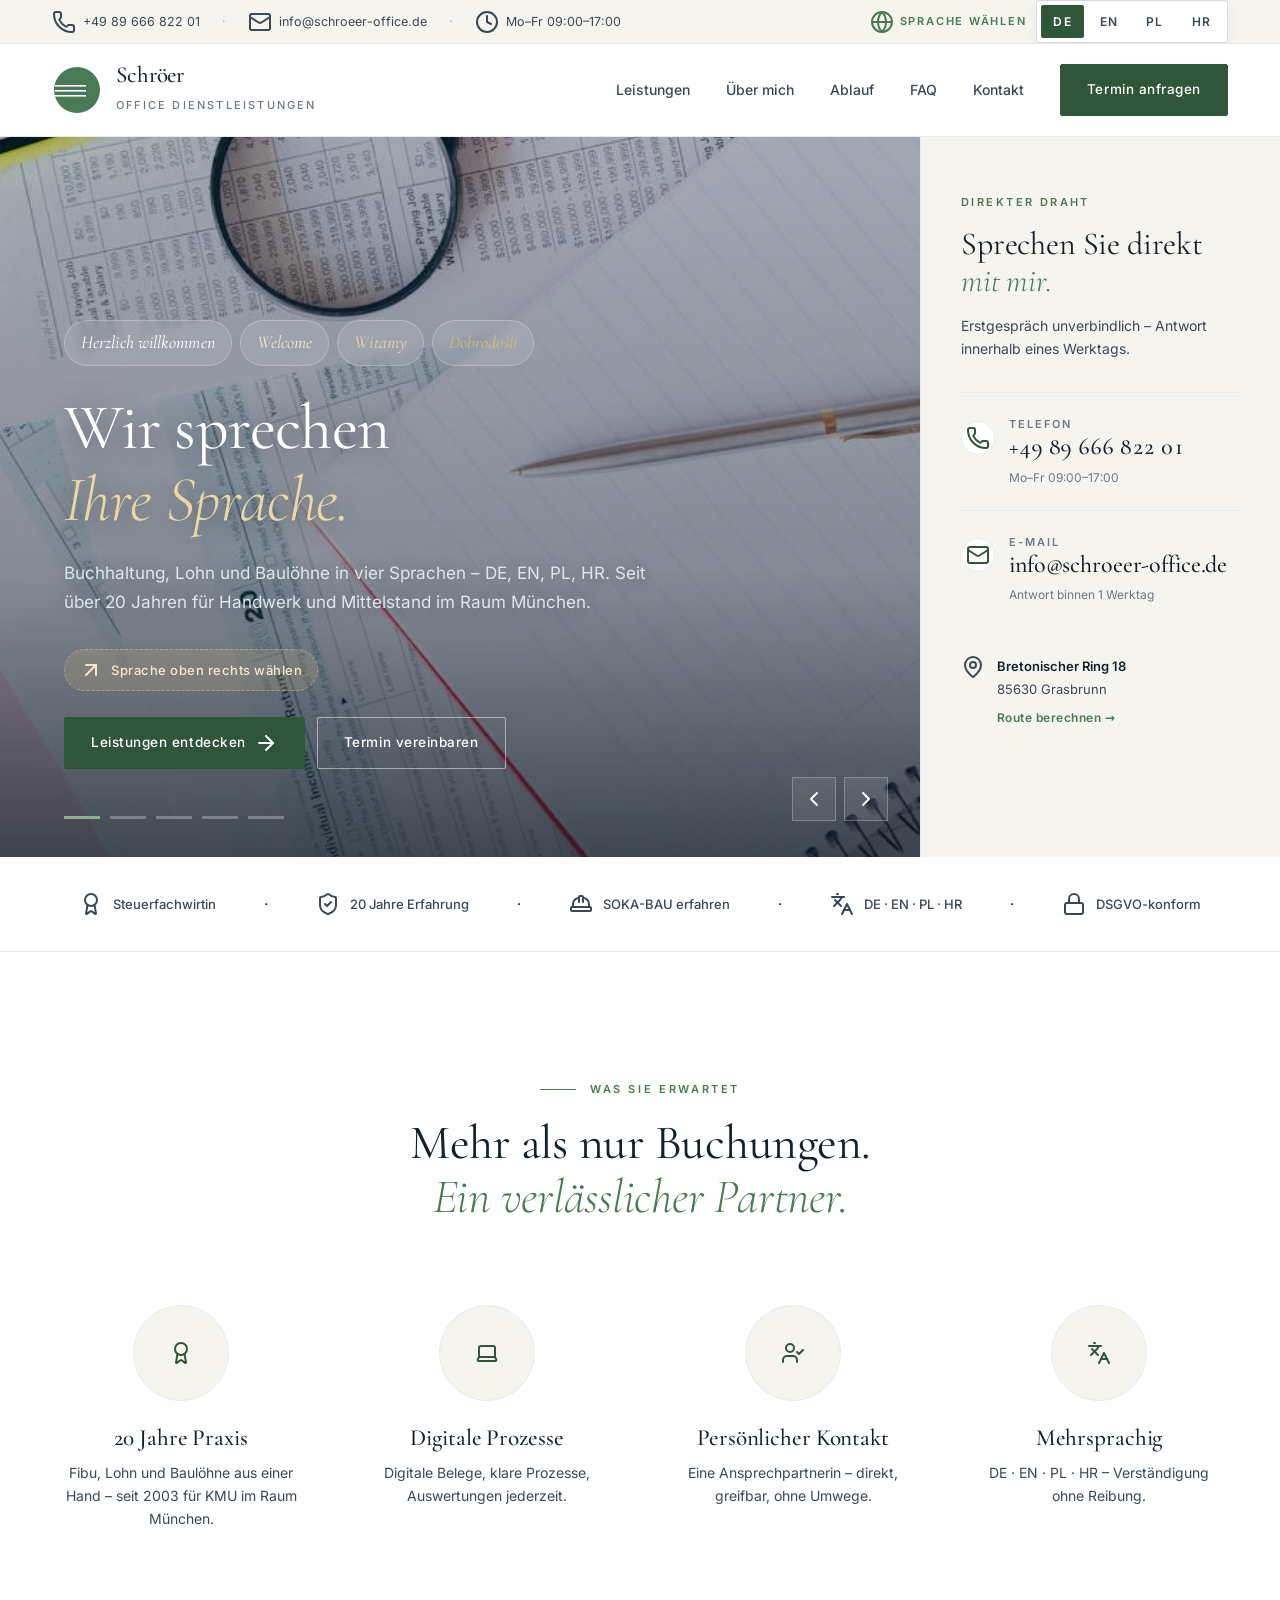
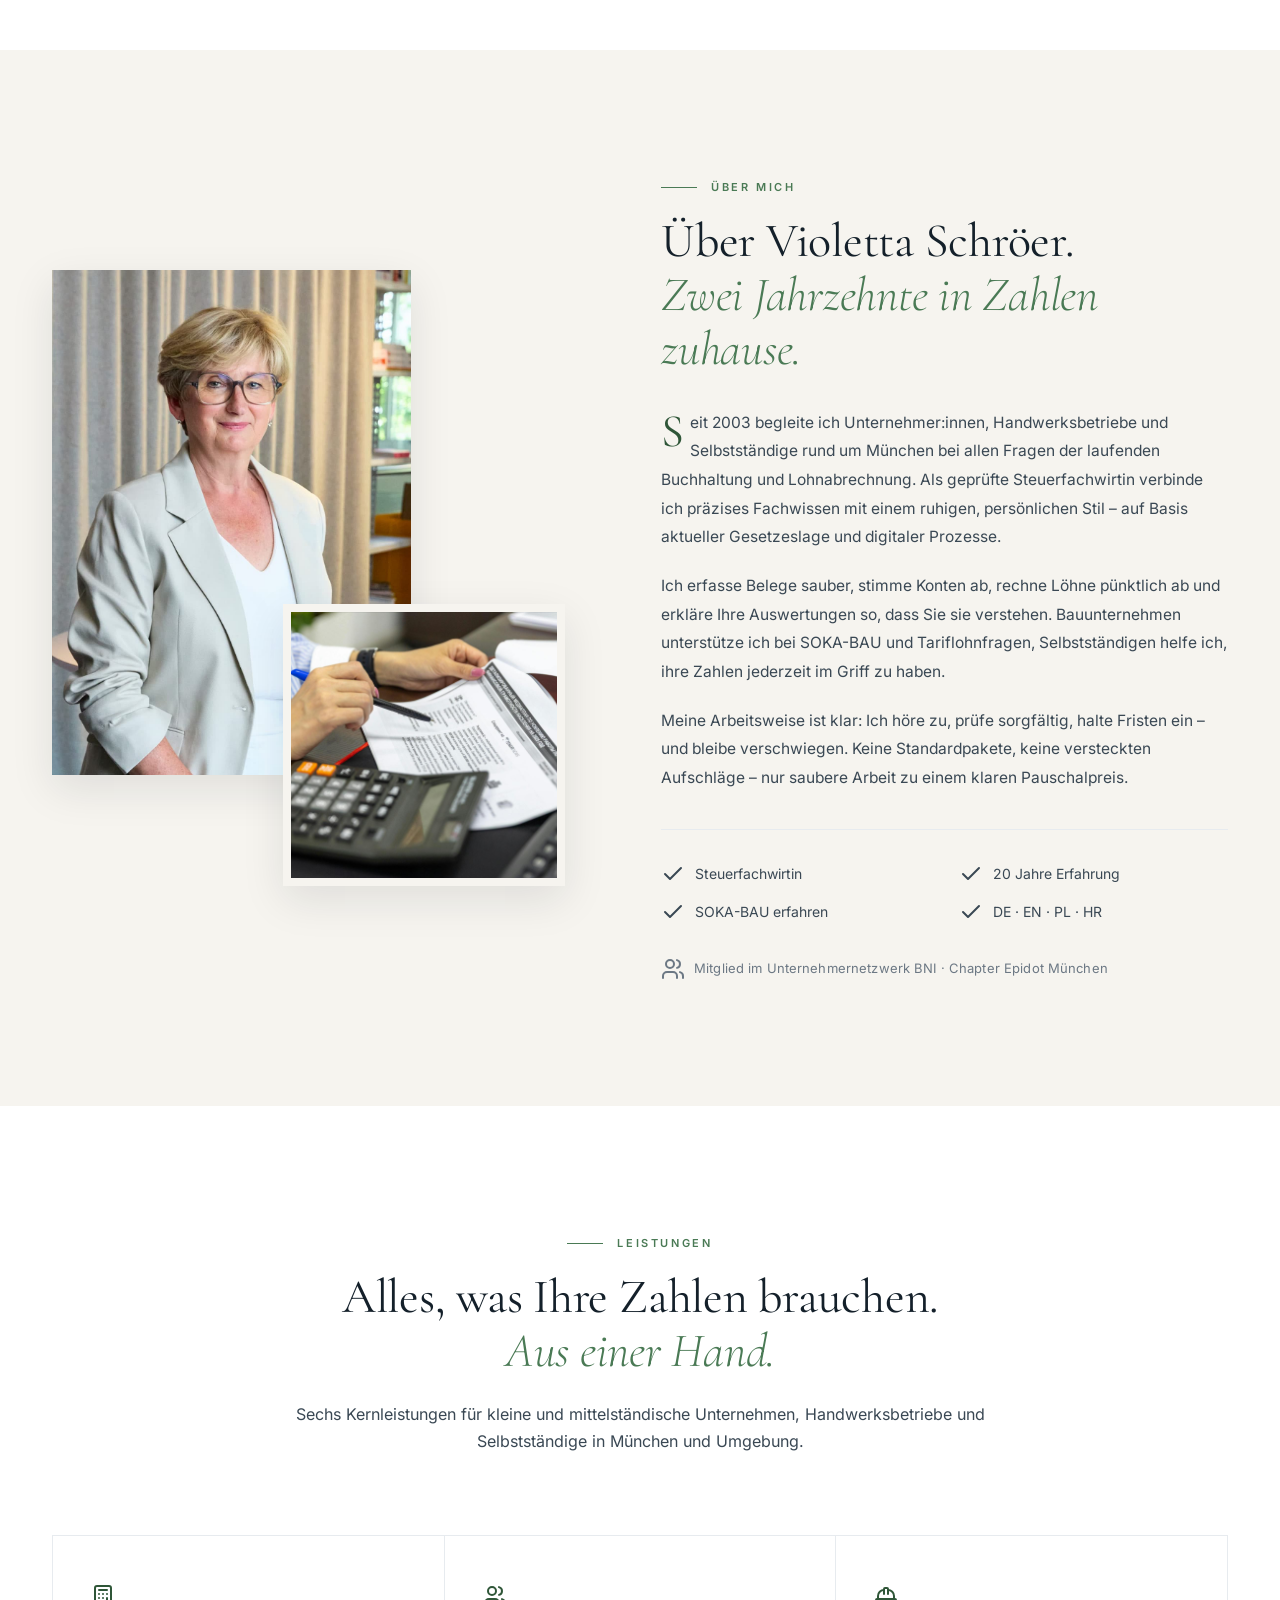
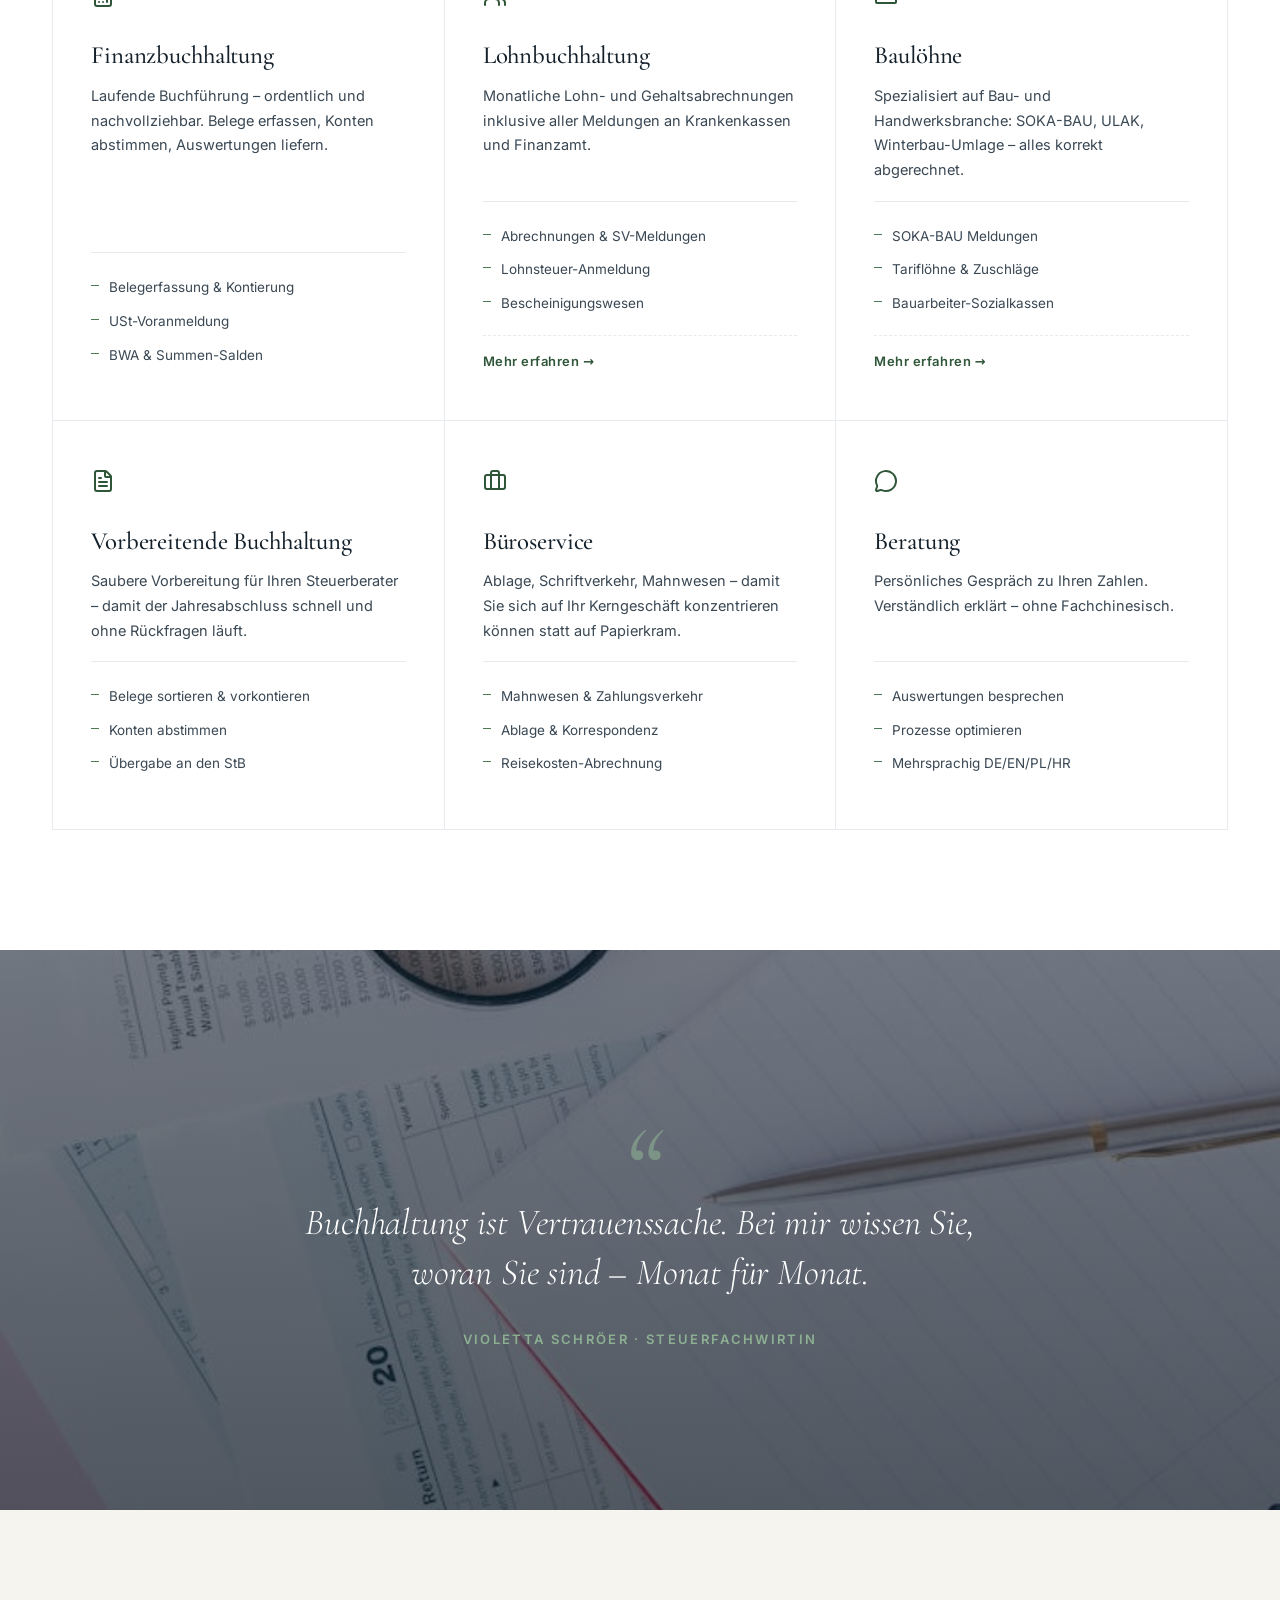
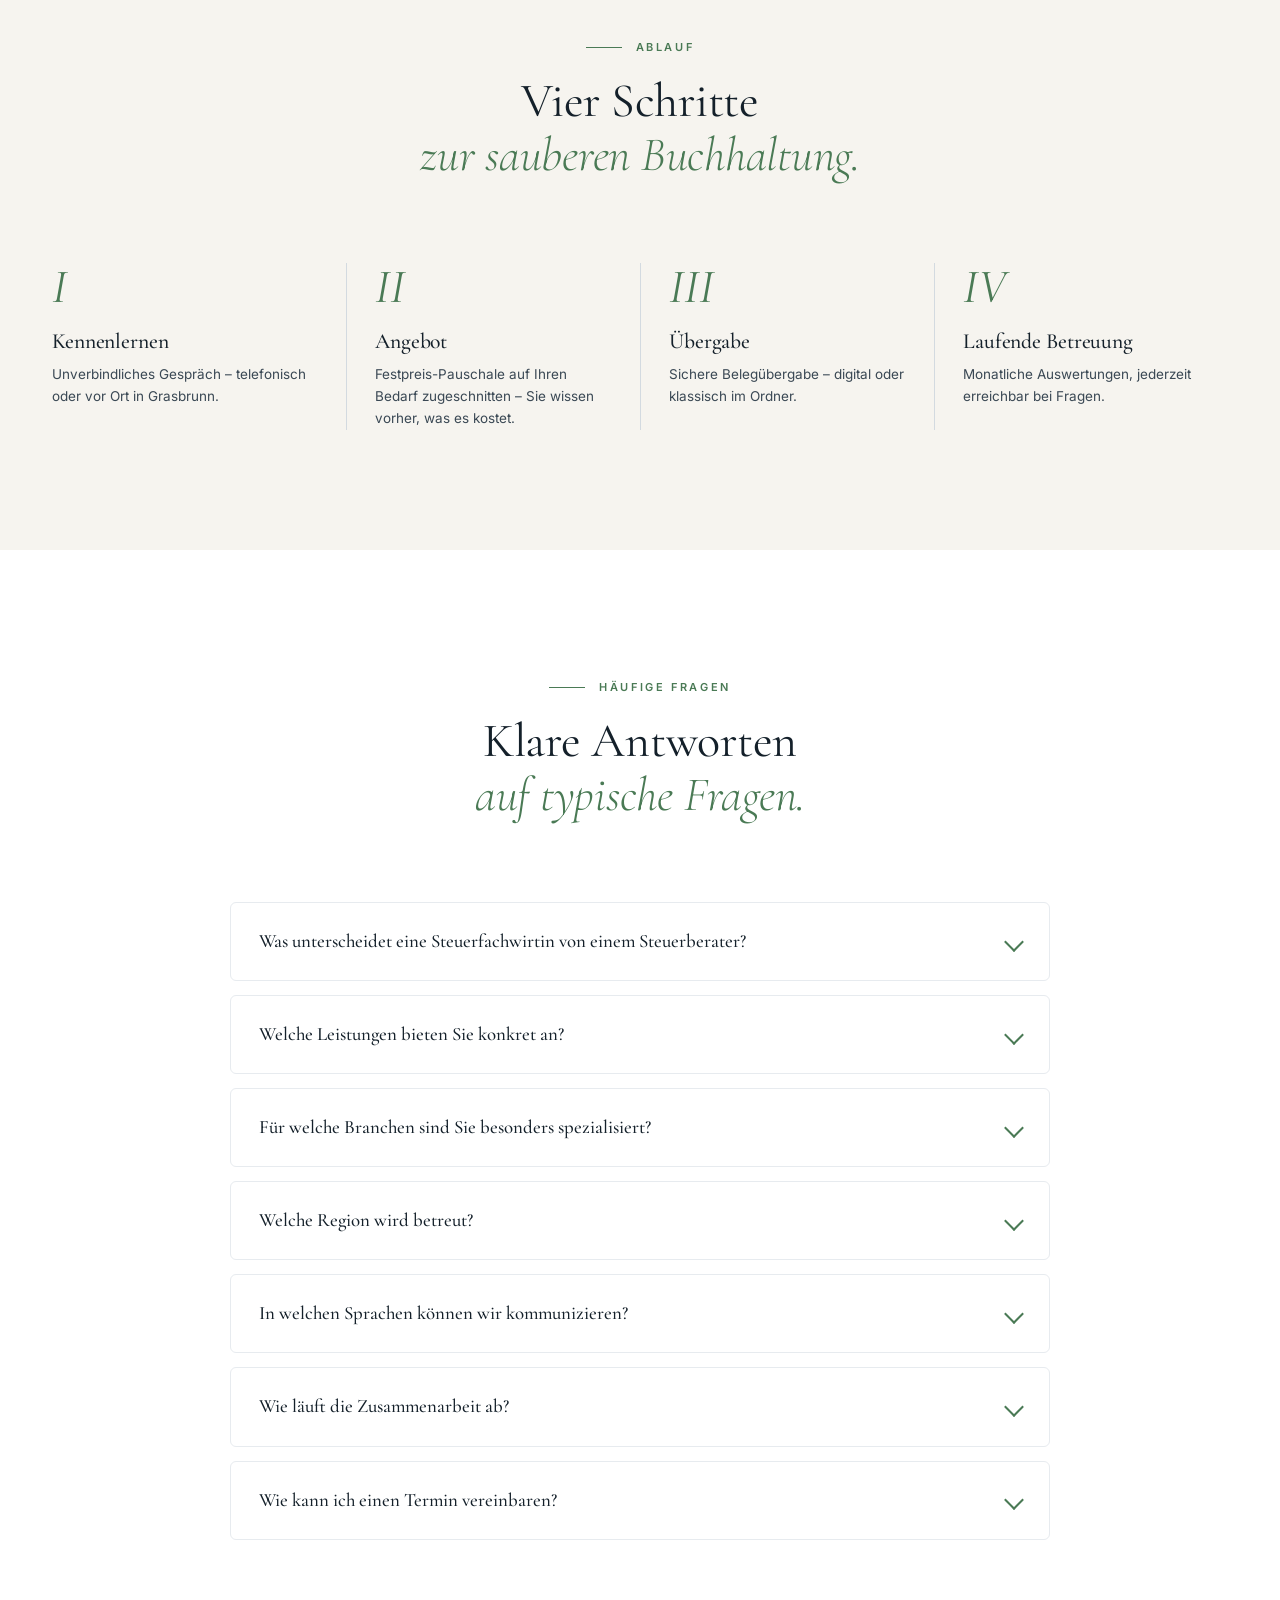
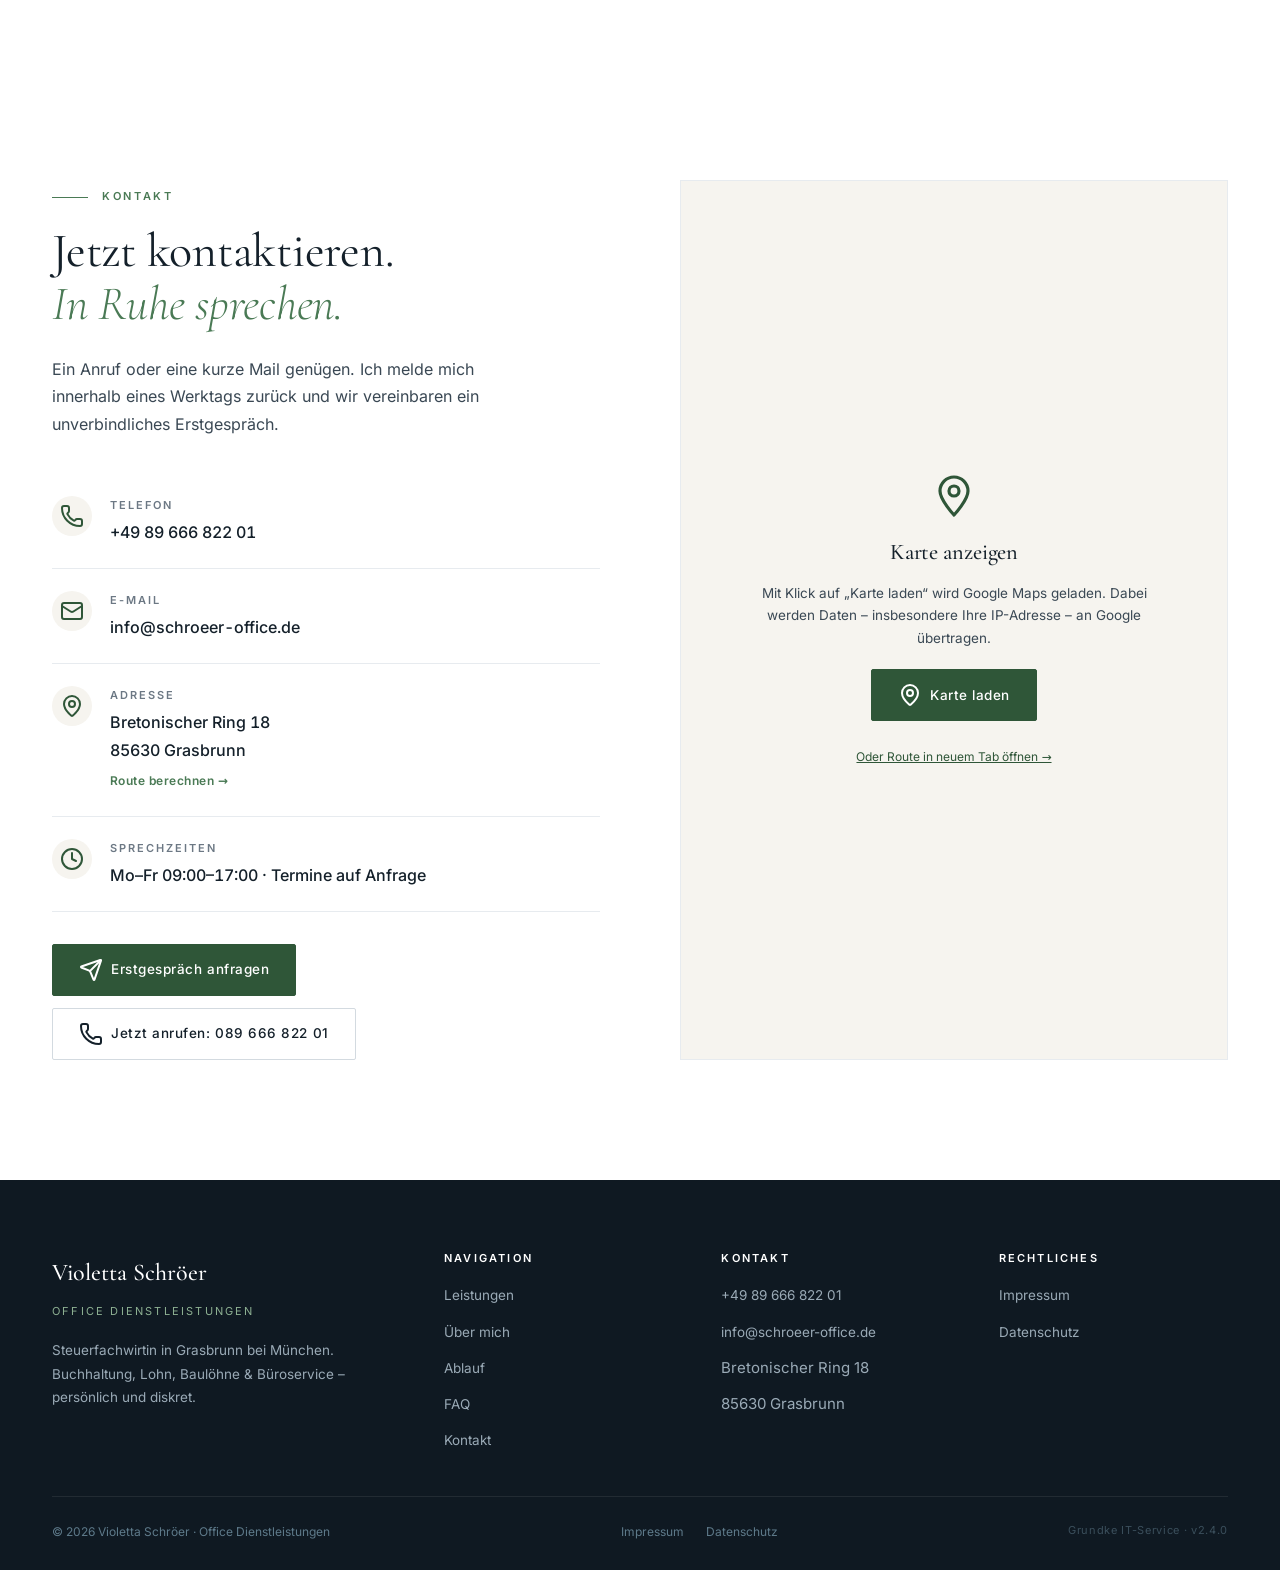
==== commit cd3ebcc0: "feat(seo): BNI-Mitgliedschaft verlinkt, beide Namensschreibweisen, Vorschaubild-Cache - sichtbarer L" ====
--- a/index.html
+++ b/index.html
@@ -80,7 +80,7 @@
 <meta property="og:locale:alternate" content="en_US"/>
 <meta property="og:locale:alternate" content="pl_PL"/>
 <meta property="og:locale:alternate" content="hr_HR"/>
-<meta property="og:image" content="https://schroeer-office.de/assets/img/og-image.png"/>
+<meta property="og:image" content="https://schroeer-office.de/assets/img/og-image.png?v=2026-09"/>
 <meta property="og:image:width" content="1200"/>
 <meta property="og:image:height" content="630"/>
 <meta property="og:image:alt" content="Violetta Schröer – Office Dienstleistungen, Grasbrunn bei München"/>
@@ -103,6 +103,7 @@
   "telephone": "+498966682201",
   "email": "info@schroeer-office.de",
   "founder": { "@id": "https://schroeer-office.de/#person" },
+  "sameAs": ["https://bni-suedbayern.de/chapter-epidot-muenchen/de/memberdetails?encryptedMemberId=QcNjl3Jh8WOMbqFQBjpSXA%3D%3D&cmsv3=true&name=Violetta+Schr%C3%B6er"],
   "address": {
     "@type": "PostalAddress",
     "streetAddress": "Bretonischer Ring 18",
@@ -150,7 +151,10 @@
   "@type": "Person",
   "@id": "https://schroeer-office.de/#person",
   "name": "Violetta Schröer",
+  "alternateName": ["Wioletta Schröer", "Violetta Schroeer"],
   "jobTitle": "Steuerfachwirtin, Geschäftsführerin",
+  "sameAs": ["https://bni-suedbayern.de/chapter-epidot-muenchen/de/memberdetails?encryptedMemberId=QcNjl3Jh8WOMbqFQBjpSXA%3D%3D&cmsv3=true&name=Violetta+Schr%C3%B6er"],
+  "memberOf": { "@type": "Organization", "name": "BNI Chapter Epidot München", "url": "https://bni-suedbayern.de/chapter-epidot-muenchen/de/" },
   "worksFor": { "@id": "https://schroeer-office.de/#business" },
   "knowsLanguage": ["de","en","pl","hr"],
   "hasCredential": {
@@ -537,6 +541,12 @@
           <div class="f"><i data-lucide="check" aria-hidden="true"></i><span data-i18n="about_f3">SOKA-BAU erfahren</span></div>
           <div class="f"><i data-lucide="check" aria-hidden="true"></i><span data-i18n="about_f4">DE · EN · PL · HR</span></div>
         </div>
+        <p class="about-network">
+          <a href="https://bni-suedbayern.de/chapter-epidot-muenchen/de/memberdetails?encryptedMemberId=QcNjl3Jh8WOMbqFQBjpSXA%3D%3D&amp;cmsv3=true&amp;name=Violetta+Schr%C3%B6er" target="_blank" rel="noopener">
+            <i data-lucide="users" aria-hidden="true"></i>
+            <span data-i18n="about_bni">Mitglied im Unternehmernetzwerk BNI · Chapter Epidot München</span>
+          </a>
+        </p>
       </div>
     </div>
   </div>
@@ -917,6 +927,7 @@
     about_p3:"Meine Arbeitsweise ist klar: Ich höre zu, prüfe sorgfältig, halte Fristen ein – und bleibe verschwiegen. Keine Standardpakete, keine versteckten Aufschläge – nur saubere Arbeit zu einem klaren Pauschalpreis.",
     about_f1:"Steuerfachwirtin", about_f2:"20 Jahre Erfahrung",
     about_f3:"SOKA-BAU erfahren", about_f4:"DE · EN · PL · HR",
+    about_bni:"Mitglied im Unternehmernetzwerk BNI · Chapter Epidot München",
     svc_eyebrow:"Leistungen",
     svc_h2_a:"Alles, was Ihre Zahlen brauchen.", svc_h2_b:"Aus einer Hand.",
     svc_intro:"Sechs Kernleistungen für kleine und mittelständische Unternehmen, Handwerksbetriebe und Selbstständige in München und Umgebung.",
@@ -1019,6 +1030,7 @@
     about_p3:"My way of working is clear: I listen, I check carefully, I meet deadlines – and I stay discreet. No standard packages, no hidden fees – just clean work at a clear flat fee.",
     about_f1:"Tax Specialist", about_f2:"20+ years' experience",
     about_f3:"SOKA-BAU experienced", about_f4:"DE · EN · PL · HR",
+    about_bni:"Member of the BNI business network · Epidot Munich chapter",
     svc_eyebrow:"Services",
     svc_h2_a:"Everything your numbers need.", svc_h2_b:"From one trusted source.",
     svc_intro:"Six core services for small and medium businesses, trades, and self-employed professionals in Munich and the surrounding area.",
@@ -1121,6 +1133,7 @@
     about_p3:"Mój sposób pracy jest jasny: słucham, sprawdzam dokładnie, dotrzymuję terminów – i zachowuję dyskrecję. Bez standardowych pakietów, bez ukrytych dopłat – tylko rzetelna praca w przejrzystej cenie ryczałtowej.",
     about_f1:"Specjalistka podatkowa", about_f2:"Ponad 20 lat doświadczenia",
     about_f3:"Doświadczenie SOKA-BAU", about_f4:"DE · EN · PL · HR",
+    about_bni:"Członkini sieci biznesowej BNI · Chapter Epidot Monachium",
     svc_eyebrow:"Usługi",
     svc_h2_a:"Wszystko, czego potrzebują Twoje liczby.", svc_h2_b:"Z jednej ręki.",
     svc_intro:"Sześć kluczowych usług dla małych i średnich firm, zakładów rzemieślniczych i osób samozatrudnionych.",
@@ -1223,6 +1236,7 @@
     about_p3:"Moj stil rada je jasan: slušam, pažljivo provjeravam, držim se rokova – i ostajem diskretna. Bez standardnih paketa, bez skrivenih dodataka – samo uredan rad uz jasnu paušalnu cijenu.",
     about_f1:"Porezna stručnjakinja", about_f2:"20+ godina iskustva",
     about_f3:"Iskusna sa SOKA-BAU", about_f4:"DE · EN · PL · HR",
+    about_bni:"Članica poslovne mreže BNI · Chapter Epidot München",
     svc_eyebrow:"Usluge",
     svc_h2_a:"Sve što vašim brojevima treba.", svc_h2_b:"Iz jedne ruke.",
     svc_intro:"Šest ključnih usluga za male i srednje tvrtke, obrte i samozaposlene.",
--- a/assets/css/main.css
+++ b/assets/css/main.css
@@ -491,6 +491,18 @@
 }
 .about-features .f{ display:flex; align-items:center; gap:10px; font-size:14px; color:var(--ink-md); }
 .about-features .f i{ width:16px; height:16px; color:var(--accent); flex-shrink:0; }
+
+/* Mitgliedschaft (BNI) – dezenter Vertrauensanker unter den Merkmalen */
+.about-text .about-network{ margin:32px 0 0; font-size:13px; line-height:1.5; letter-spacing:.01em; }
+.about-network a{
+  display:inline-flex; align-items:center; gap:9px;
+  color:var(--ink-lt, #6c7884); text-decoration:none;
+  border-bottom:1px solid transparent;
+  transition:color .18s ease, border-color .18s ease;
+}
+.about-network a i{ width:15px; height:15px; color:var(--accent); flex-shrink:0; }
+.about-network a:hover,
+.about-network a:focus-visible{ color:var(--accent-dk); border-bottom-color:var(--accent-lt); }
 
 /* ============ SERVICES ============ */
 .services{ background:#fff; }
